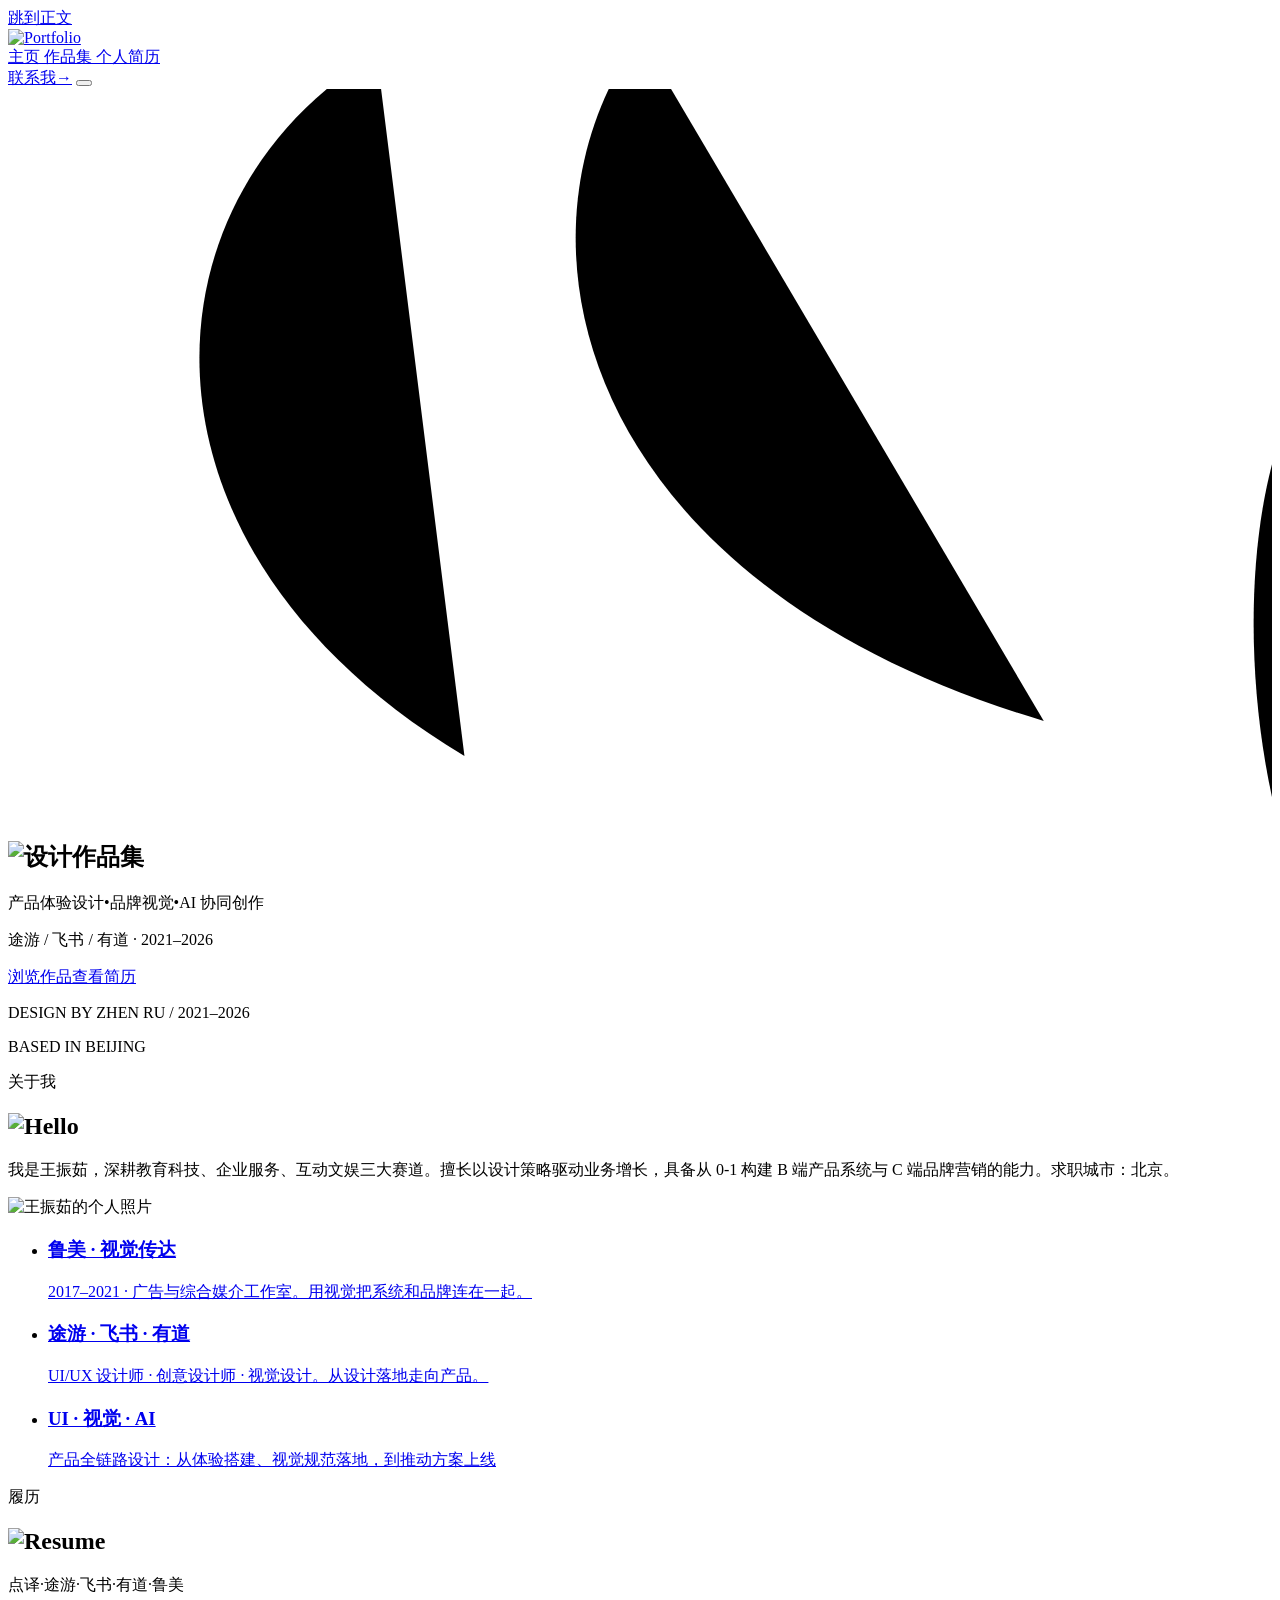
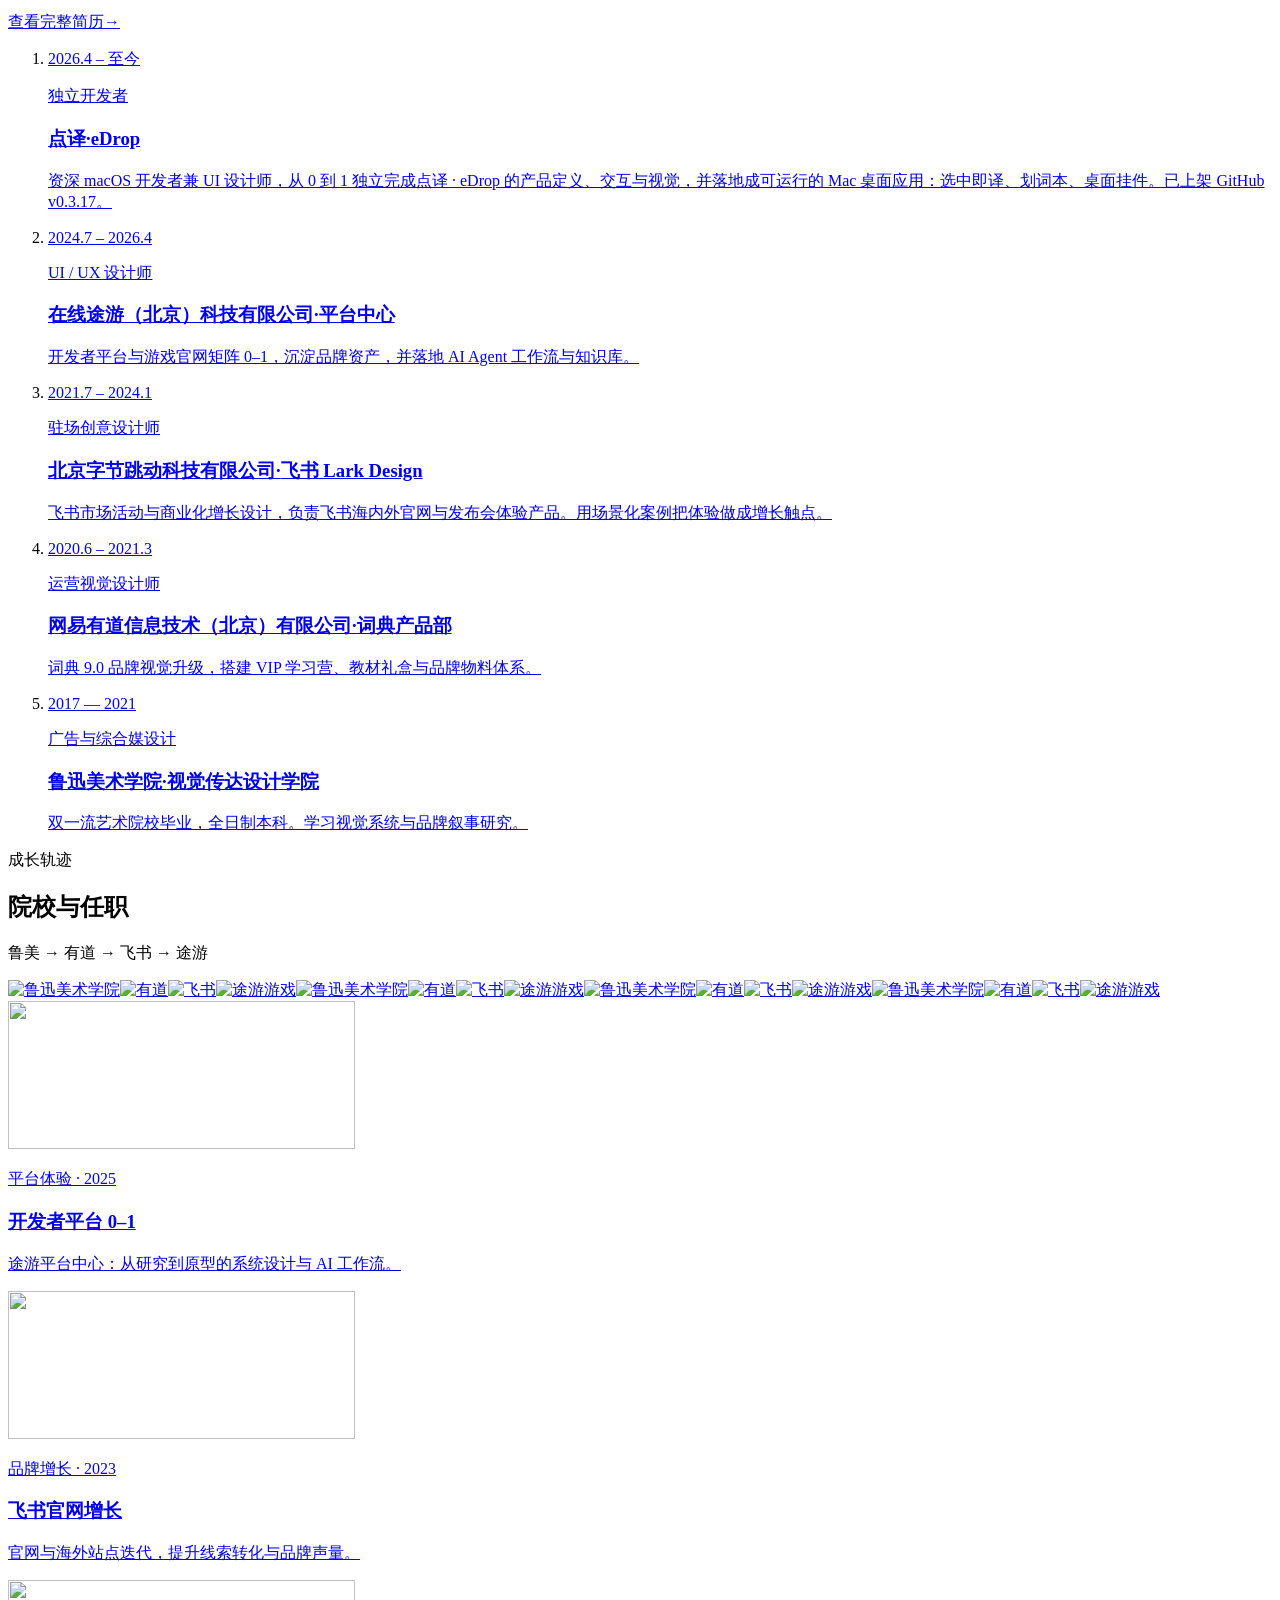
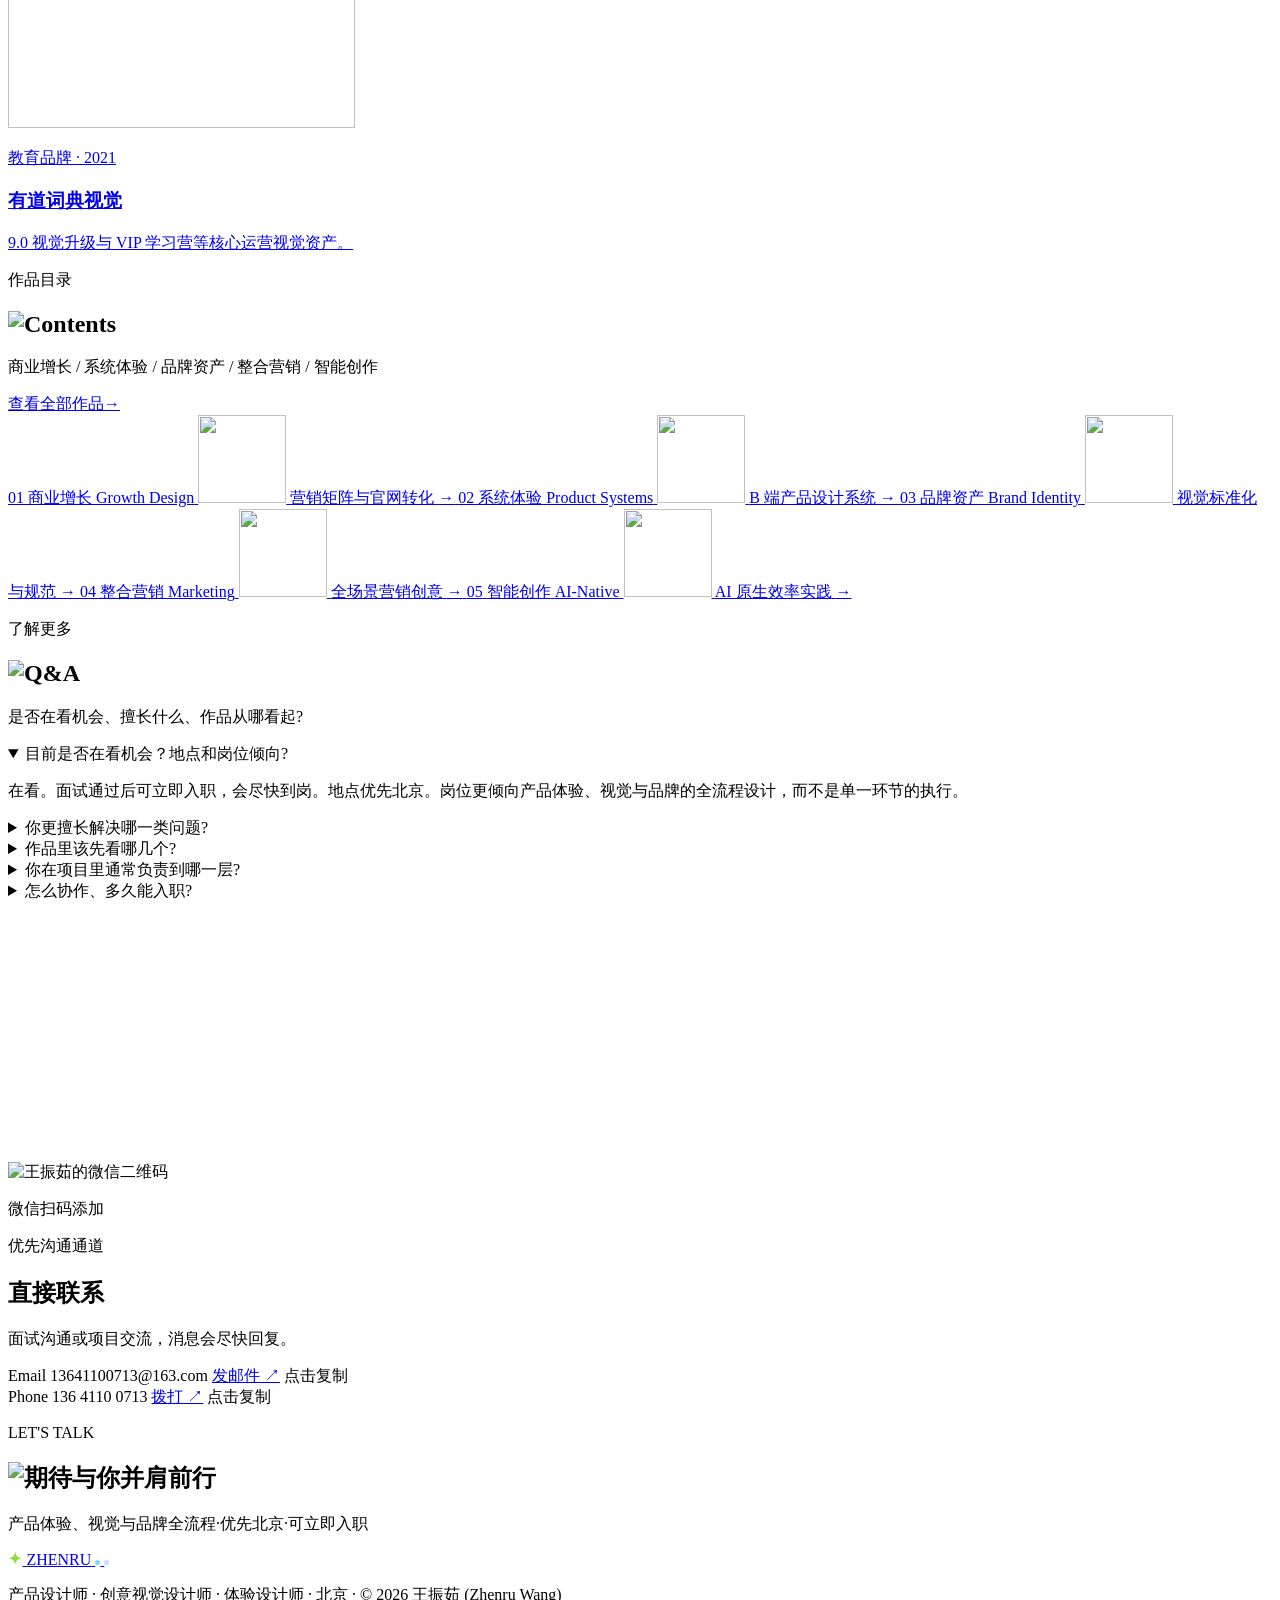
==== index.html @ ffd67eb4 "Point canonical and og:url at the GitHub Pages host. Replace the placeholder example.github.io host " ====
<!DOCTYPE html><html lang="zh-CN"> <head><meta charset="utf-8"><meta name="viewport" content="width=device-width, initial-scale=1"><title>王振茹 · 设计作品集</title><meta name="description" content="王振茹（Zhenru Wang）—— 北京的产品体验与视觉设计师。途游 / 飞书 / 有道 · 2021–2026，擅长产品体验设计、品牌视觉与 AI 协同创作。"><meta name="author" content="王振茹 (Zhenru Wang)"><meta name="theme-color" content="#0F2E2E"><link rel="canonical" href="https://zhenruwang0713.github.io/-wzr-portfolio/"><link rel="icon" type="image/svg+xml" href="/-wzr-portfolio/favicon.svg"><meta property="og:type" content="website"><meta property="og:locale" content="zh_CN"><meta property="og:title" content="王振茹 · 设计作品集"><meta property="og:description" content="王振茹（Zhenru Wang）—— 北京的产品体验与视觉设计师。途游 / 飞书 / 有道 · 2021–2026，擅长产品体验设计、品牌视觉与 AI 协同创作。"><meta property="og:url" content="https://zhenruwang0713.github.io/-wzr-portfolio/"><meta name="twitter:card" content="summary"><meta name="twitter:title" content="王振茹 · 设计作品集"><meta name="twitter:description" content="王振茹（Zhenru Wang）—— 北京的产品体验与视觉设计师。途游 / 飞书 / 有道 · 2021–2026，擅长产品体验设计、品牌视觉与 AI 协同创作。"><style>@font-face{font-family:'Plus Jakarta Sans';src:url('/-wzr-portfolio/fonts/plus-jakarta-sans-400.woff2') format('woff2');font-weight:400;font-style:normal;font-display:swap;}@font-face{font-family:'Plus Jakarta Sans';src:url('/-wzr-portfolio/fonts/plus-jakarta-sans-500.woff2') format('woff2');font-weight:500;font-style:normal;font-display:swap;}@font-face{font-family:'Plus Jakarta Sans';src:url('/-wzr-portfolio/fonts/plus-jakarta-sans-600.woff2') format('woff2');font-weight:600;font-style:normal;font-display:swap;}@font-face{font-family:'Plus Jakarta Sans';src:url('/-wzr-portfolio/fonts/plus-jakarta-sans-700.woff2') format('woff2');font-weight:700;font-style:normal;font-display:swap;}@font-face{font-family:'Noto Sans SC';src:url('/-wzr-portfolio/fonts/noto-sans-sc-400.woff2') format('woff2');font-weight:400;font-style:normal;font-display:swap;}@font-face{font-family:'Noto Sans SC';src:url('/-wzr-portfolio/fonts/noto-sans-sc-500.woff2') format('woff2');font-weight:500;font-style:normal;font-display:swap;}@font-face{font-family:'Noto Sans SC';src:url('/-wzr-portfolio/fonts/noto-sans-sc-600.woff2') format('woff2');font-weight:600;font-style:normal;font-display:swap;}@font-face{font-family:'Noto Sans SC';src:url('/-wzr-portfolio/fonts/noto-sans-sc-700.woff2') format('woff2');font-weight:700;font-style:normal;font-display:swap;}@font-face{font-family:'Fredoka';src:url('/-wzr-portfolio/fonts/fredoka-600.woff2') format('woff2');font-weight:600;font-style:normal;font-display:swap;}@font-face{font-family:'Fredoka';src:url('/-wzr-portfolio/fonts/fredoka-700.woff2') format('woff2');font-weight:700;font-style:normal;font-display:swap;}@font-face{font-family:'ZCOOL KuaiLe';src:url('/-wzr-portfolio/fonts/zcool-kuaile-400.woff2') format('woff2');font-weight:400;font-style:normal;font-display:swap;}@font-face{font-family:'Long Cang';src:url('/-wzr-portfolio/fonts/long-cang-400.woff2') format('woff2');font-weight:400;font-style:normal;font-display:swap;}</style><link rel="stylesheet" href="/-wzr-portfolio/_astro/contact.BLaqrDSW.css"></head> <body data-page="home">  <a class="skip" href="#main">跳到正文</a> <header class="nav" id="top"> <div class="nav__inner"> <a class="nav__logo" href="#home" aria-label="Portfolio · 回到主页"> <img src="/-wzr-portfolio/assets/logo-portfolio.svg" alt="Portfolio" width="169" height="46"> </a> <nav class="nav__links" aria-label="主导航"> <a href="#home" data-nav="home"> 主页 </a><a href="#contents" data-nav="contents"> 作品集 </a><a href="/-wzr-portfolio/resume/" data-nav> 个人简历 </a> </nav> <a class="btn btn--lime nav__cta" href="/-wzr-portfolio/contact/"><span>联系我</span><span class="btn__arrow" aria-hidden="true">→</span></a> <button class="nav__toggle" type="button" aria-expanded="false" aria-controls="mobile-menu" aria-label="打开菜单"> <span></span><span></span> </button> </div> <div class="nav__mobile" id="mobile-menu" hidden> <a href="#home">主页</a><a href="#contents">作品集</a><a href="/-wzr-portfolio/resume/">个人简历</a> <a href="/-wzr-portfolio/contact/" class="nav__mobile-cta">联系我 →</a> </div> </header> <main id="main">   <section class="hero hero--bg" id="home" aria-label="首屏" style="background-image:url('/-wzr-portfolio/assets/hero-bg.webp')"> <svg class="hero__swoosh" viewBox="0 0 1440 830" preserveAspectRatio="none" aria-hidden="true"> <path d="M420 -40 C 150 120, 120 520, 520 760"></path> <path d="M720 -60 C 560 160, 640 560, 1180 720"></path> <path d="M1500 300 C 1400 420, 1400 700, 1460 880"></path> </svg> <div class="hero__content"> <h1 class="lettering lettering--hero lettering--cjk lettering--img"><img src="/-wzr-portfolio/assets/hero-title.svg" alt="设计作品集" class="lettering__img" width="824" height="320" decoding="async"></h1> <p class="hero__tagline">产品体验设计<span class="sep" aria-hidden="true">•</span>品牌视觉<span class="sep" aria-hidden="true">•</span>AI 协同创作</p> <p class="hero__meta">途游 / 飞书 / 有道 · 2021–2026</p> <div class="hero__actions"> <a class="btn btn--dark" href="#contents"><span>浏览作品</span></a><a class="btn btn--outline" href="/-wzr-portfolio/resume/"><span>查看简历</span></a> </div> </div> <p class="hero__corner hero__corner--l">DESIGN BY ZHEN RU / 2021–2026</p> <p class="hero__corner hero__corner--r">BASED IN BEIJING</p> </section>  <section class="about" id="about" aria-labelledby="about-eyebrow"> <div class="wrap about__grid"> <div class="about__intro"> <p class="eyebrow" id="about-eyebrow">关于我</p> <h2 class="lettering lettering--hello lettering--latin lettering--img"><img src="/-wzr-portfolio/assets/title-hello.svg" alt="Hello" class="lettering__img" width="169" height="100" decoding="async"></h2> <p class="about__hand">我是王振茹，深耕教育科技、企业服务、互动文娱三大赛道。擅长以设计策略驱动业务增长，具备从 0-1 构建 B 端产品系统与 C 端品牌营销的能力。求职城市：北京。</p> </div> <div class="about__photo about__photo--framed"> <img src="/-wzr-portfolio/assets/portrait-framed.png" alt="王振茹的个人照片" width="300" height="283" loading="lazy"> </div> <ul class="about__list"> <li class="accent--mint"> <a class="about__item" href="#tl-5"><h3>鲁美 · 视觉传达</h3><p>2017–2021 · 广告与综合媒介工作室。用视觉把系统和品牌连在一起。</p></a> </li><li class="accent--purple"> <a class="about__item" href="#resume"><h3>途游 · 飞书 · 有道</h3><p>UI/UX 设计师 · 创意设计师 · 视觉设计。从设计落地走向产品。</p></a> </li><li class="accent--purple"> <a class="about__item" href="/-wzr-portfolio/resume/#skills"><h3>UI · 视觉 · AI</h3><p>产品全链路设计：从体验搭建、视觉规范落地，到推动方案上线</p></a> </li> </ul> </div> </section>  <section class="aurora resume" id="resume" aria-labelledby="resume-eyebrow"> <div class="wrap"> <div class="sec-head"> <div> <p class="eyebrow" id="resume-eyebrow">履历</p> <h2 class="lettering lettering--resume lettering--latin lettering--img"><img src="/-wzr-portfolio/assets/title-resume.svg" alt="Resume" class="lettering__img" width="291" height="100" decoding="async"></h2> <p class="sec-sub">点译<span class="sep-dot">·</span>途游<span class="sep-dot">·</span>飞书<span class="sep-dot">·</span>有道<span class="sep-dot">·</span>鲁美</p> </div> <a class="btn btn--lime" href="/-wzr-portfolio/resume/"><span>查看完整简历</span><span class="btn__arrow" aria-hidden="true">→</span></a> </div> <ol class="resume__list"> <li id="tl-1"> <a class="resume-card" href="/-wzr-portfolio/resume/#job-1"> <span class="pill pill--cyan">2026.4 – 至今</span> <div> <p class="resume-card__role">独立开发者</p> <h3 class="resume-card__org">点译<span class="sep-dot">·</span>eDrop</h3> <p class="resume-card__desc">资深 macOS 开发者兼 UI 设计师，从 0 到 1 独立完成点译 · eDrop 的产品定义、交互与视觉，并落地成可运行的 Mac 桌面应用：选中即译、划词本、桌面挂件。已上架 GitHub v0.3.17。</p> </div> </a> </li><li id="tl-2"> <a class="resume-card" href="/-wzr-portfolio/resume/#job-2"> <span class="pill pill--mint">2024.7 – 2026.4</span> <div> <p class="resume-card__role">UI / UX 设计师</p> <h3 class="resume-card__org">在线途游（北京）科技有限公司<span class="sep-dot">·</span>平台中心</h3> <p class="resume-card__desc">开发者平台与游戏官网矩阵 0–1，沉淀品牌资产，并落地 AI Agent 工作流与知识库。</p> </div> </a> </li><li id="tl-3"> <a class="resume-card" href="/-wzr-portfolio/resume/#job-3"> <span class="pill pill--blue">2021.7 – 2024.1</span> <div> <p class="resume-card__role">驻场创意设计师</p> <h3 class="resume-card__org">北京字节跳动科技有限公司<span class="sep-dot">·</span>飞书 Lark Design</h3> <p class="resume-card__desc">飞书市场活动与商业化增长设计，负责飞书海内外官网与发布会体验产品。用场景化案例把体验做成增长触点。</p> </div> </a> </li><li id="tl-4"> <a class="resume-card" href="/-wzr-portfolio/resume/#job-4"> <span class="pill pill--purple">2020.6 – 2021.3</span> <div> <p class="resume-card__role">运营视觉设计师</p> <h3 class="resume-card__org">网易有道信息技术（北京）有限公司<span class="sep-dot">·</span>词典产品部</h3> <p class="resume-card__desc">词典 9.0 品牌视觉升级，搭建 VIP 学习营、教材礼盒与品牌物料体系。</p> </div> </a> </li><li id="tl-5"> <a class="resume-card" href="/-wzr-portfolio/resume/#edu"> <span class="pill pill--purple">2017 — 2021</span> <div> <p class="resume-card__role">广告与综合媒设计</p> <h3 class="resume-card__org">鲁迅美术学院<span class="sep-dot">·</span>视觉传达设计学院</h3> <p class="resume-card__desc">双一流艺术院校毕业，全日制本科。学习视觉系统与品牌叙事研究。</p> </div> </a> </li> </ol> </div> </section>  <section class="growth" id="growth" aria-labelledby="growth-title"> <div class="wrap center"> <p class="eyebrow">成长轨迹</p> <h2 class="plain-title" id="growth-title">院校与任职</h2> <p class="sec-sub">鲁美 → 有道 → 飞书 → 途游</p> </div> <div class="marquee" aria-label="院校与任职公司"> <div class="marquee__track"> <a class="logo-chip" href="#tl-5" aria-label="鲁迅美术学院 · 查看对应经历"><img src="/-wzr-portfolio/assets/logo-lumei.png" alt="鲁迅美术学院" width="149" height="38"></a><a class="logo-chip" href="#tl-4" aria-label="有道 · 查看对应经历"><img src="/-wzr-portfolio/assets/logo-youdao.png" alt="有道" width="142" height="29"></a><a class="logo-chip" href="#tl-3" aria-label="飞书 · 查看对应经历"><img src="/-wzr-portfolio/assets/logo-feishu.svg" alt="飞书" width="149" height="40"></a><a class="logo-chip" href="#tl-2" aria-label="途游游戏 · 查看对应经历"><img src="/-wzr-portfolio/assets/logo-tuyou.svg" alt="途游游戏" width="149" height="40"></a><a class="logo-chip" href="#tl-5" aria-hidden="true" tabindex="-1"><img src="/-wzr-portfolio/assets/logo-lumei.png" alt="鲁迅美术学院" width="149" height="38"></a><a class="logo-chip" href="#tl-4" aria-hidden="true" tabindex="-1"><img src="/-wzr-portfolio/assets/logo-youdao.png" alt="有道" width="142" height="29"></a><a class="logo-chip" href="#tl-3" aria-hidden="true" tabindex="-1"><img src="/-wzr-portfolio/assets/logo-feishu.svg" alt="飞书" width="149" height="40"></a><a class="logo-chip" href="#tl-2" aria-hidden="true" tabindex="-1"><img src="/-wzr-portfolio/assets/logo-tuyou.svg" alt="途游游戏" width="149" height="40"></a><a class="logo-chip" href="#tl-5" aria-hidden="true" tabindex="-1"><img src="/-wzr-portfolio/assets/logo-lumei.png" alt="鲁迅美术学院" width="149" height="38"></a><a class="logo-chip" href="#tl-4" aria-hidden="true" tabindex="-1"><img src="/-wzr-portfolio/assets/logo-youdao.png" alt="有道" width="142" height="29"></a><a class="logo-chip" href="#tl-3" aria-hidden="true" tabindex="-1"><img src="/-wzr-portfolio/assets/logo-feishu.svg" alt="飞书" width="149" height="40"></a><a class="logo-chip" href="#tl-2" aria-hidden="true" tabindex="-1"><img src="/-wzr-portfolio/assets/logo-tuyou.svg" alt="途游游戏" width="149" height="40"></a><a class="logo-chip" href="#tl-5" aria-hidden="true" tabindex="-1"><img src="/-wzr-portfolio/assets/logo-lumei.png" alt="鲁迅美术学院" width="149" height="38"></a><a class="logo-chip" href="#tl-4" aria-hidden="true" tabindex="-1"><img src="/-wzr-portfolio/assets/logo-youdao.png" alt="有道" width="142" height="29"></a><a class="logo-chip" href="#tl-3" aria-hidden="true" tabindex="-1"><img src="/-wzr-portfolio/assets/logo-feishu.svg" alt="飞书" width="149" height="40"></a><a class="logo-chip" href="#tl-2" aria-hidden="true" tabindex="-1"><img src="/-wzr-portfolio/assets/logo-tuyou.svg" alt="途游游戏" width="149" height="40"></a> </div> </div> <div class="wrap growth__cards"> <a class="growth-card" href="/-wzr-portfolio/work/system/detail/#p1"> <div class="growth-card__art has-img"> <img src="/-wzr-portfolio/assets/growth-1.svg" alt="" width="347" height="148" loading="lazy"> </div> <p class="growth-card__tag">平台体验 · 2025</p> <h3>开发者平台 0–1</h3> <p class="growth-card__desc">途游平台中心：从研究到原型的系统设计与 AI 工作流。</p> </a><a class="growth-card" href="/-wzr-portfolio/work/growth/detail/#p1"> <div class="growth-card__art has-img"> <img src="/-wzr-portfolio/assets/growth-2.svg" alt="" width="347" height="148" loading="lazy"> </div> <p class="growth-card__tag">品牌增长 · 2023</p> <h3>飞书官网增长</h3> <p class="growth-card__desc">官网与海外站点迭代，提升线索转化与品牌声量。</p> </a><a class="growth-card" href="/-wzr-portfolio/work/marketing/detail/#p9"> <div class="growth-card__art has-img"> <img src="/-wzr-portfolio/assets/growth-3.svg" alt="" width="347" height="148" loading="lazy"> </div> <p class="growth-card__tag">教育品牌 · 2021</p> <h3>有道词典视觉</h3> <p class="growth-card__desc">9.0 视觉升级与 VIP 学习营等核心运营视觉资产。</p> </a> </div> </section>  <section class="aurora contents" id="contents" aria-labelledby="contents-eyebrow"> <div class="wrap"> <div class="sec-head"> <div> <p class="eyebrow" id="contents-eyebrow">作品目录</p> <h2 class="lettering lettering--contents lettering--latin lettering--img"><img src="/-wzr-portfolio/assets/title-contents.svg" alt="Contents" class="lettering__img" width="351" height="90" decoding="async"></h2> <p class="sec-sub">商业增长 / 系统体验 / 品牌资产 / 整合营销 / 智能创作</p> </div> <a class="btn btn--lime" href="/-wzr-portfolio/work/growth/"><span>查看全部作品</span><span class="btn__arrow" aria-hidden="true">→</span></a> </div> <div class="cat-grid"> <a class="cat-card cat--green" href="/-wzr-portfolio/work/growth/"> <span class="cat-card__no">01</span> <span class="cat-card__title">商业增长</span> <span class="cat-card__en">Growth Design</span> <span class="cat-card__icon"><img src="/-wzr-portfolio/assets/cat-01.svg" alt="" width="88" height="88" loading="lazy"></span> <span class="cat-card__foot"> <span>营销矩阵与官网转化</span> <span class="cat-card__arrow" aria-hidden="true">→</span>  </span> </a><a class="cat-card cat--purple" href="/-wzr-portfolio/work/system/"> <span class="cat-card__no">02</span> <span class="cat-card__title">系统体验</span> <span class="cat-card__en">Product Systems</span> <span class="cat-card__icon"><img src="/-wzr-portfolio/assets/cat-02.svg" alt="" width="88" height="88" loading="lazy"></span> <span class="cat-card__foot"> <span>B 端产品设计系统</span> <span class="cat-card__arrow" aria-hidden="true">→</span>  </span> </a><a class="cat-card cat--cyan" href="/-wzr-portfolio/work/brand/"> <span class="cat-card__no">03</span> <span class="cat-card__title">品牌资产</span> <span class="cat-card__en">Brand Identity</span> <span class="cat-card__icon"><img src="/-wzr-portfolio/assets/cat-03.svg" alt="" width="88" height="88" loading="lazy"></span> <span class="cat-card__foot"> <span>视觉标准化与规范</span> <span class="cat-card__arrow" aria-hidden="true">→</span>  </span> </a><a class="cat-card cat--blue" href="/-wzr-portfolio/work/marketing/"> <span class="cat-card__no">04</span> <span class="cat-card__title">整合营销</span> <span class="cat-card__en">Marketing</span> <span class="cat-card__icon"><img src="/-wzr-portfolio/assets/cat-04.svg" alt="" width="88" height="88" loading="lazy"></span> <span class="cat-card__foot"> <span>全场景营销创意</span> <span class="cat-card__arrow" aria-hidden="true">→</span>  </span> </a><a class="cat-card cat--lavender" href="/-wzr-portfolio/work/ai/"> <span class="cat-card__no">05</span> <span class="cat-card__title">智能创作</span> <span class="cat-card__en">AI-Native</span> <span class="cat-card__icon"><img src="/-wzr-portfolio/assets/cat-05.svg" alt="" width="88" height="88" loading="lazy"></span> <span class="cat-card__foot"> <span>AI 原生效率实践</span> <span class="cat-card__arrow" aria-hidden="true">→</span>  </span> </a> </div> </div> </section>  <section class="qa" id="qa" aria-labelledby="qa-eyebrow"> <div class="wrap"> <p class="eyebrow" id="qa-eyebrow">了解更多</p> <h2 class="lettering lettering--qa lettering--latin lettering--img"><img src="/-wzr-portfolio/assets/title-qa.svg" alt="Q&#38;A" class="lettering__img" width="237" height="76" decoding="async"></h2> <p class="sec-sub">是否在看机会、擅长什么、作品从哪看起?</p> <div class="qa__list"> <details class="qa-item" open data-exclusive> <summary> <span>目前是否在看机会？地点和岗位倾向?</span> <span class="qa-item__icon" aria-hidden="true"></span> </summary> <div class="qa-item__body"><p>在看。面试通过后可立即入职，会尽快到岗。地点优先北京。岗位更倾向产品体验、视觉与品牌的全流程设计，而不是单一环节的执行。</p></div> </details><details class="qa-item" data-exclusive> <summary> <span>你更擅长解决哪一类问题?</span> <span class="qa-item__icon" aria-hidden="true"></span> </summary> <div class="qa-item__body"><p>过往项目多是在解决业务问题：可能是团队与产品提效，也可能是把一个技术产品做完整。不只做执行，会把诉求落到可交付方案。最近也在补 AI 原生工作流。</p></div> </details><details class="qa-item" data-exclusive> <summary> <span>作品里该先看哪几个?</span> <span class="qa-item__icon" aria-hidden="true"></span> </summary> <div class="qa-item__body"><p>比较典型的是「商业增长」和「系统体验」。品牌与整合营销主要看沉淀的规范和活动全案。智能创作还有大量项目在整理，后续会更新。</p></div> </details><details class="qa-item" data-exclusive> <summary> <span>你在项目里通常负责到哪一层?</span> <span class="qa-item__icon" aria-hidden="true"></span> </summary> <div class="qa-item__body"><p>常是半个产品的角色：从问题拆解、信息架构，到视觉落地和研发对齐，全流程参与。飞书阶段更偏执行，途游阶段更偏产品。习惯复用已沉淀的模块，而不是一次性交稿。</p></div> </details><details class="qa-item" data-exclusive> <summary> <span>怎么协作、多久能入职?</span> <span class="qa-item__icon" aria-hidden="true"></span> </summary> <div class="qa-item__body"><p>日常主要和产品、运营、研发协作，也会对接销售、发行和供应商，能把项目目标和约束讲清楚。具体入职时间可按 offer 沟通。请联系：<a href="mailto:13641100713@163.com">13641100713@163.com</a> / <a href="tel:13641100713">136 4110 0713</a>。</p></div> </details> </div> </div> </section>  <section class="aurora contact" id="contact" aria-labelledby="contact-title"> <div class="wrap contact__grid"> <div class="qr-card" id="qr"> <span class="qr-card__bubble qr-card__bubble--a" aria-hidden="true"></span> <span class="qr-card__bubble qr-card__bubble--b" aria-hidden="true"></span> <span class="deco-layer" aria-hidden="true"><svg class="deco px" style="left:86%;top:5%;width:16em;height:16em;color:#ffffff;transform:rotate(0deg)" viewBox="0 0 100 100" aria-hidden="true" focusable="false">   <path d="M50 2 C54 34 66 46 98 50 C66 54 54 66 50 98 C46 66 34 54 2 50 C34 46 46 34 50 2Z" fill="currentColor"></path>    </svg></span> <div class="qr-card__code has-img"> <img src="/-wzr-portfolio/assets/wechat-qr.png" alt="王振茹的微信二维码" width="193" height="193" loading="lazy"> </div> <p class="qr-card__title">微信扫码添加</p> <p class="qr-card__note">优先沟通通道</p> </div> <div class="contact-card"> <h2 id="contact-title">直接联系</h2> <p class="contact-card__desc">面试沟通或项目交流，消息会尽快回复。</p> <div class="contact-row contact-row--email" role="button" tabindex="0" data-copy="13641100713@163.com" data-toast="已复制邮箱" aria-label="复制邮箱 13641100713@163.com"> <span class="contact-row__label">Email</span> <span class="contact-row__value">13641100713@163.com</span> <a class="contact-row__alt" href="mailto:13641100713@163.com" aria-label="用邮件 App 发邮件">发邮件 ↗</a> <span class="contact-row__hint" aria-hidden="true">点击复制</span> </div> <div class="contact-row contact-row--phone" role="button" tabindex="0" data-copy="136 4110 0713" data-toast="已复制电话" aria-label="复制电话 136 4110 0713"> <span class="contact-row__label">Phone</span> <span class="contact-row__value">136 4110 0713</span> <a class="contact-row__alt" href="tel:13641100713" aria-label="拨打电话">拨打 ↗</a> <span class="contact-row__hint" aria-hidden="true">点击复制</span> </div> </div> </div> <div class="wrap center closing"> <p class="eyebrow eyebrow--caps">LET&#39;S TALK</p> <h2 class="lettering lettering--together lettering--cjk lettering--img"><img src="/-wzr-portfolio/assets/title-lets-talk.svg" alt="期待与你并肩前行" class="lettering__img" width="516" height="240" decoding="async"></h2> <p class="closing__note">产品体验、视觉与品牌全流程<span class="sep-dot">·</span>优先北京<span class="sep-dot">·</span>可立即入职</p> </div> </section>  </main> <footer class="footer"> <div class="wrap footer__inner"> <a class="footer__brand" href="#top" data-top aria-label="回到顶部"> <svg class="deco deco--inline" style="width:0.9em;height:0.9em;color:#8EDC3A;transform:rotate(0deg)" viewBox="0 0 100 100" aria-hidden="true" focusable="false">   <path d="M50 2 C54 34 66 46 98 50 C66 54 54 66 50 98 C46 66 34 54 2 50 C34 46 46 34 50 2Z" fill="currentColor"></path>    </svg> <span>ZHENRU</span> <svg class="deco deco--inline" style="width:0.32em;height:0.32em;color:#6FE0F0;transform:rotate(0deg)" viewBox="0 0 100 100" aria-hidden="true" focusable="false">      <circle cx="50" cy="50" r="50" fill="currentColor"></circle> </svg> <svg class="deco deco--inline" style="width:0.32em;height:0.32em;color:#C6E0FF;transform:rotate(0deg)" viewBox="0 0 100 100" aria-hidden="true" focusable="false">      <circle cx="50" cy="50" r="50" fill="currentColor"></circle> </svg> </a> <p class="footer__roles">产品设计师 · 创意视觉设计师 · 体验设计师 · 北京 · © 2026 王振茹 (Zhenru Wang)</p> </div> </footer> <div class="toast" role="status" aria-live="polite" hidden>即将上线，敬请期待 ✦</div> <script type="module" src="/-wzr-portfolio/_astro/Page.astro_astro_type_script_index_0_lang.DzHEGkLb.js"></script>  <script data-goatcounter="https://zhenru.goatcounter.com/count"
        async src="//gc.zgo.at/count.js"></script></body></html>
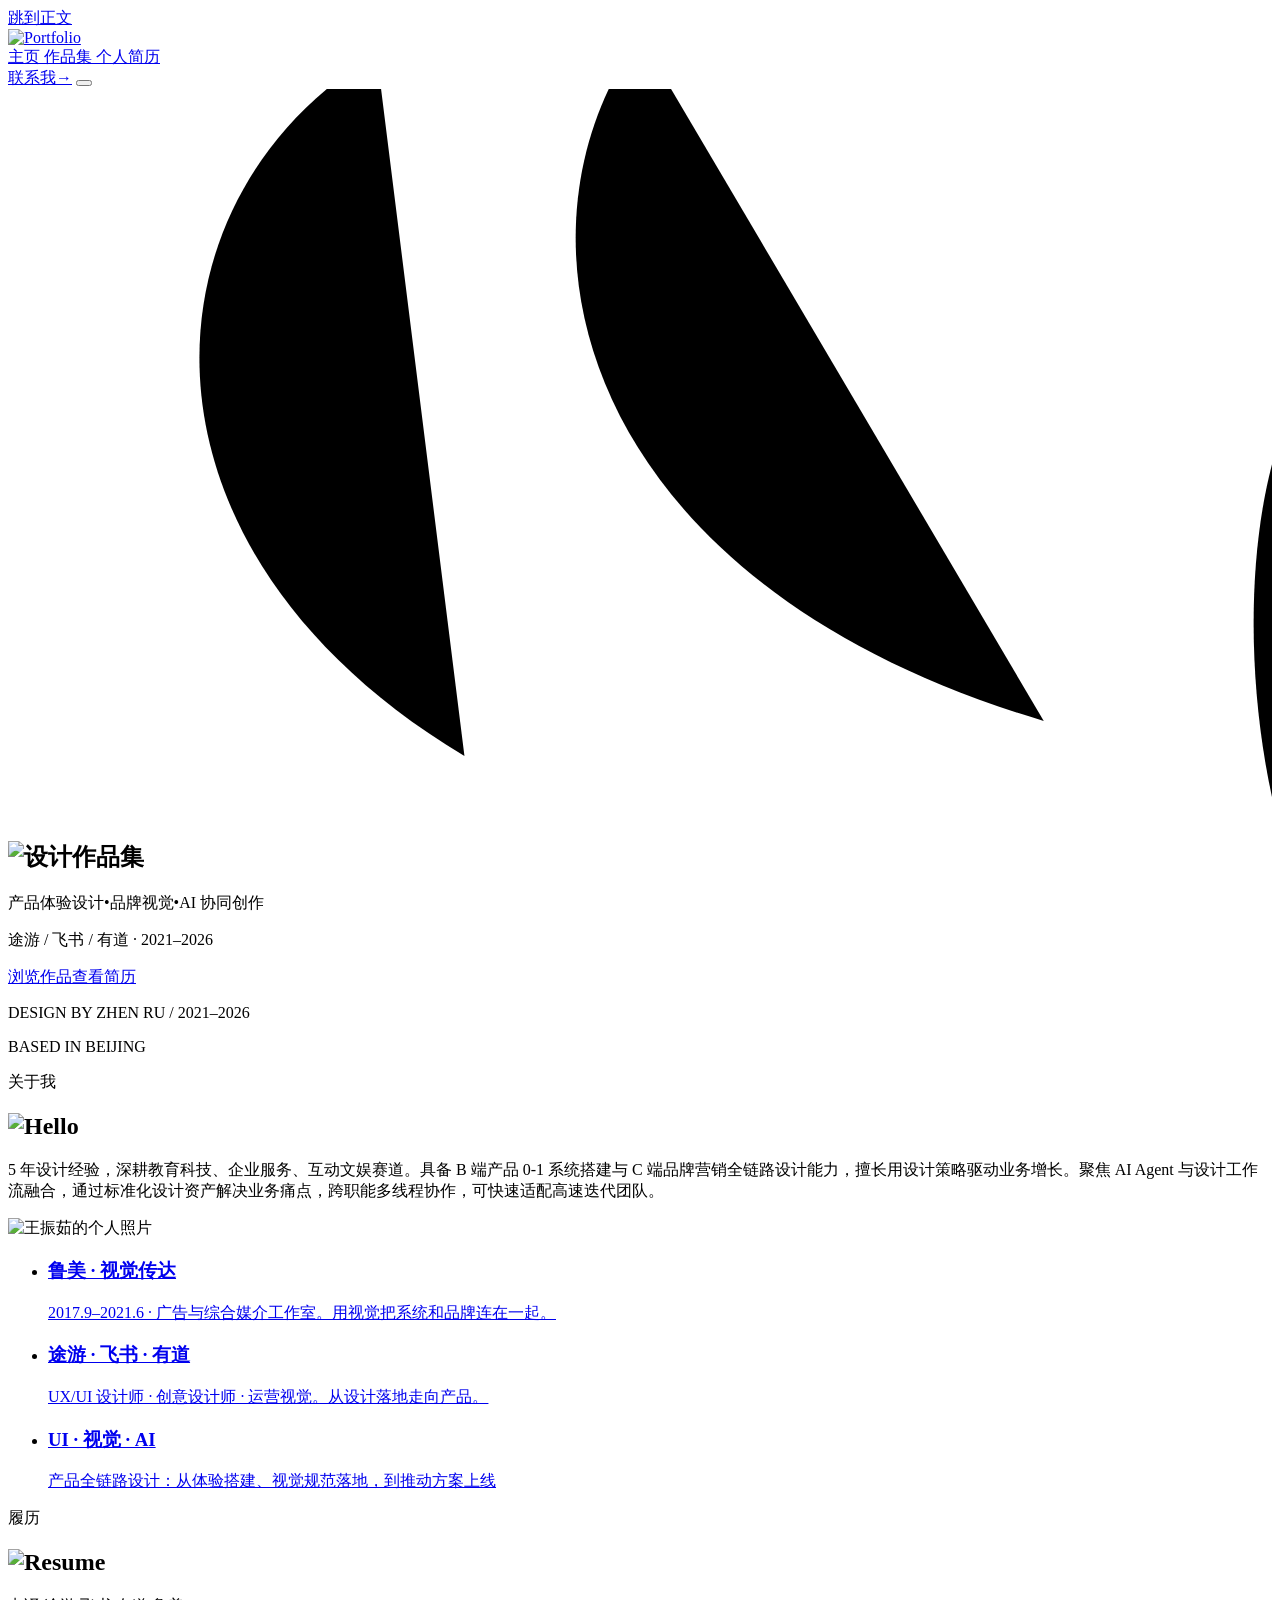
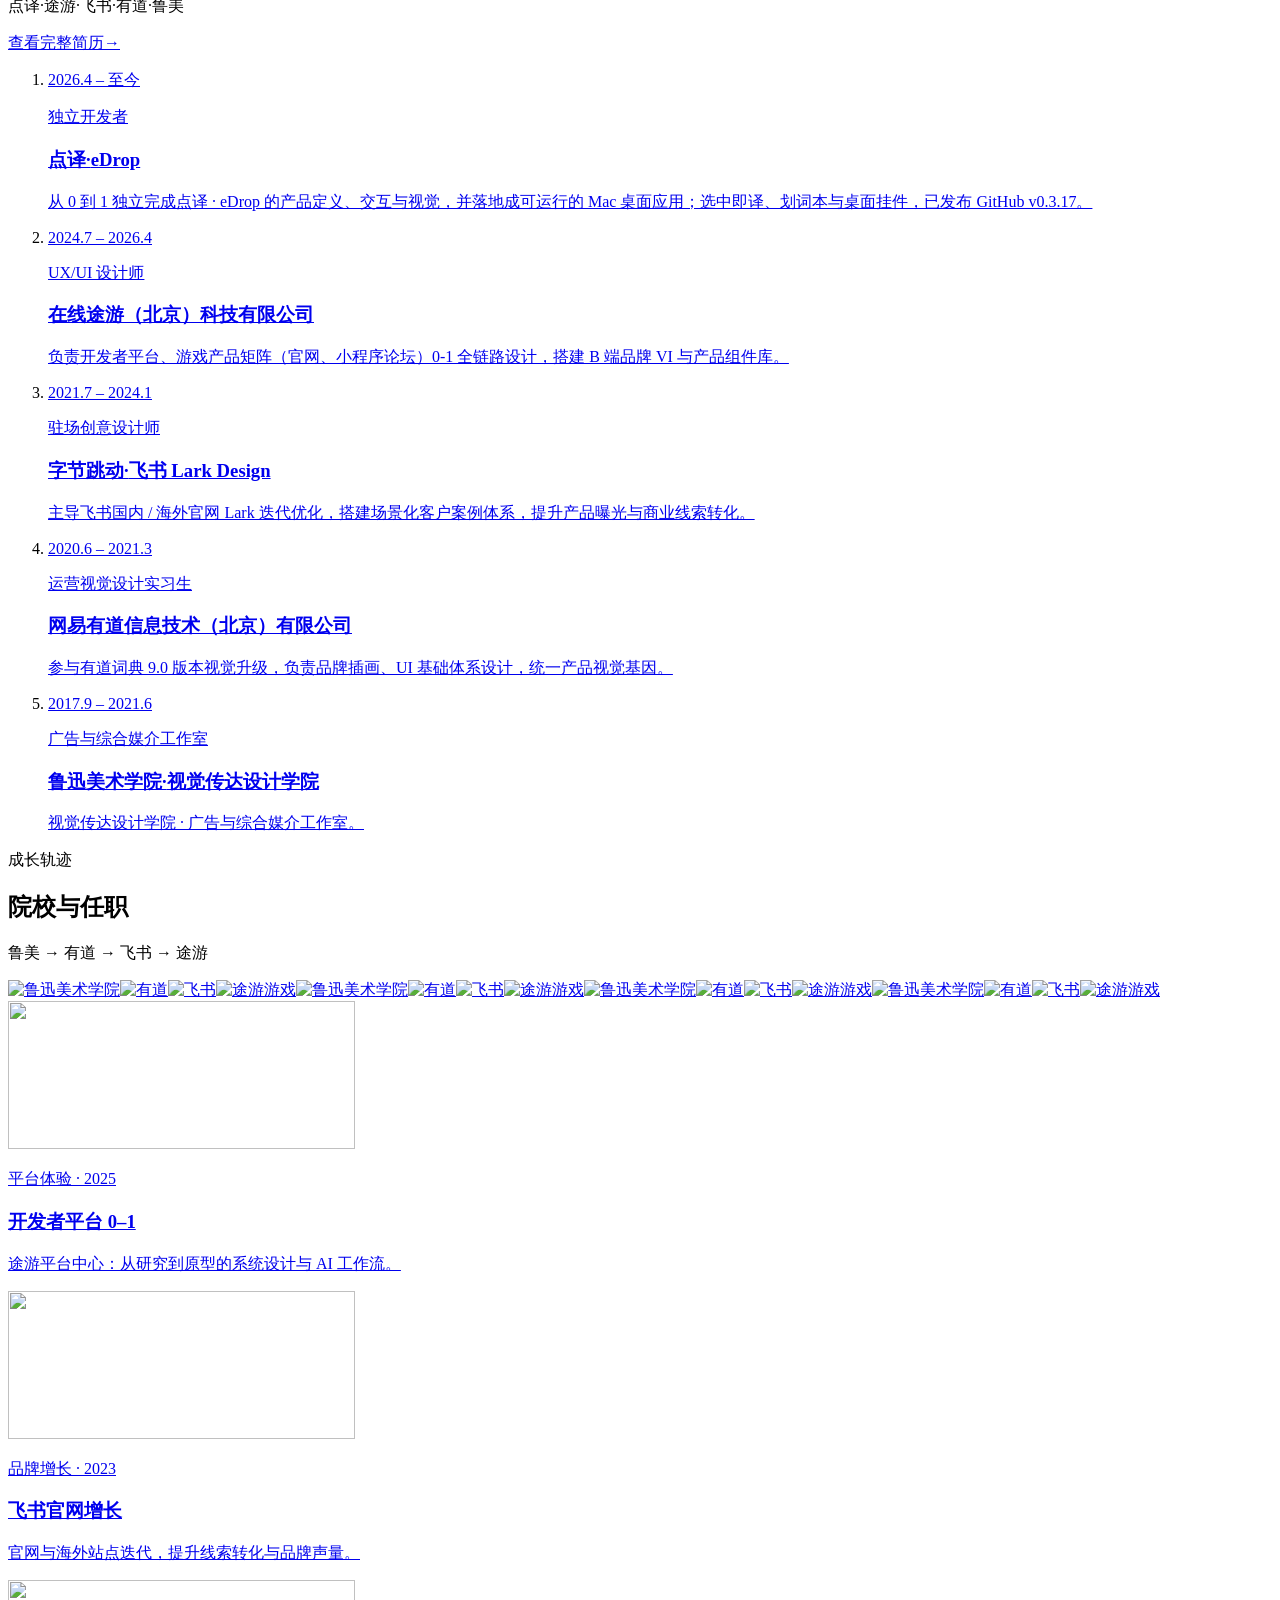
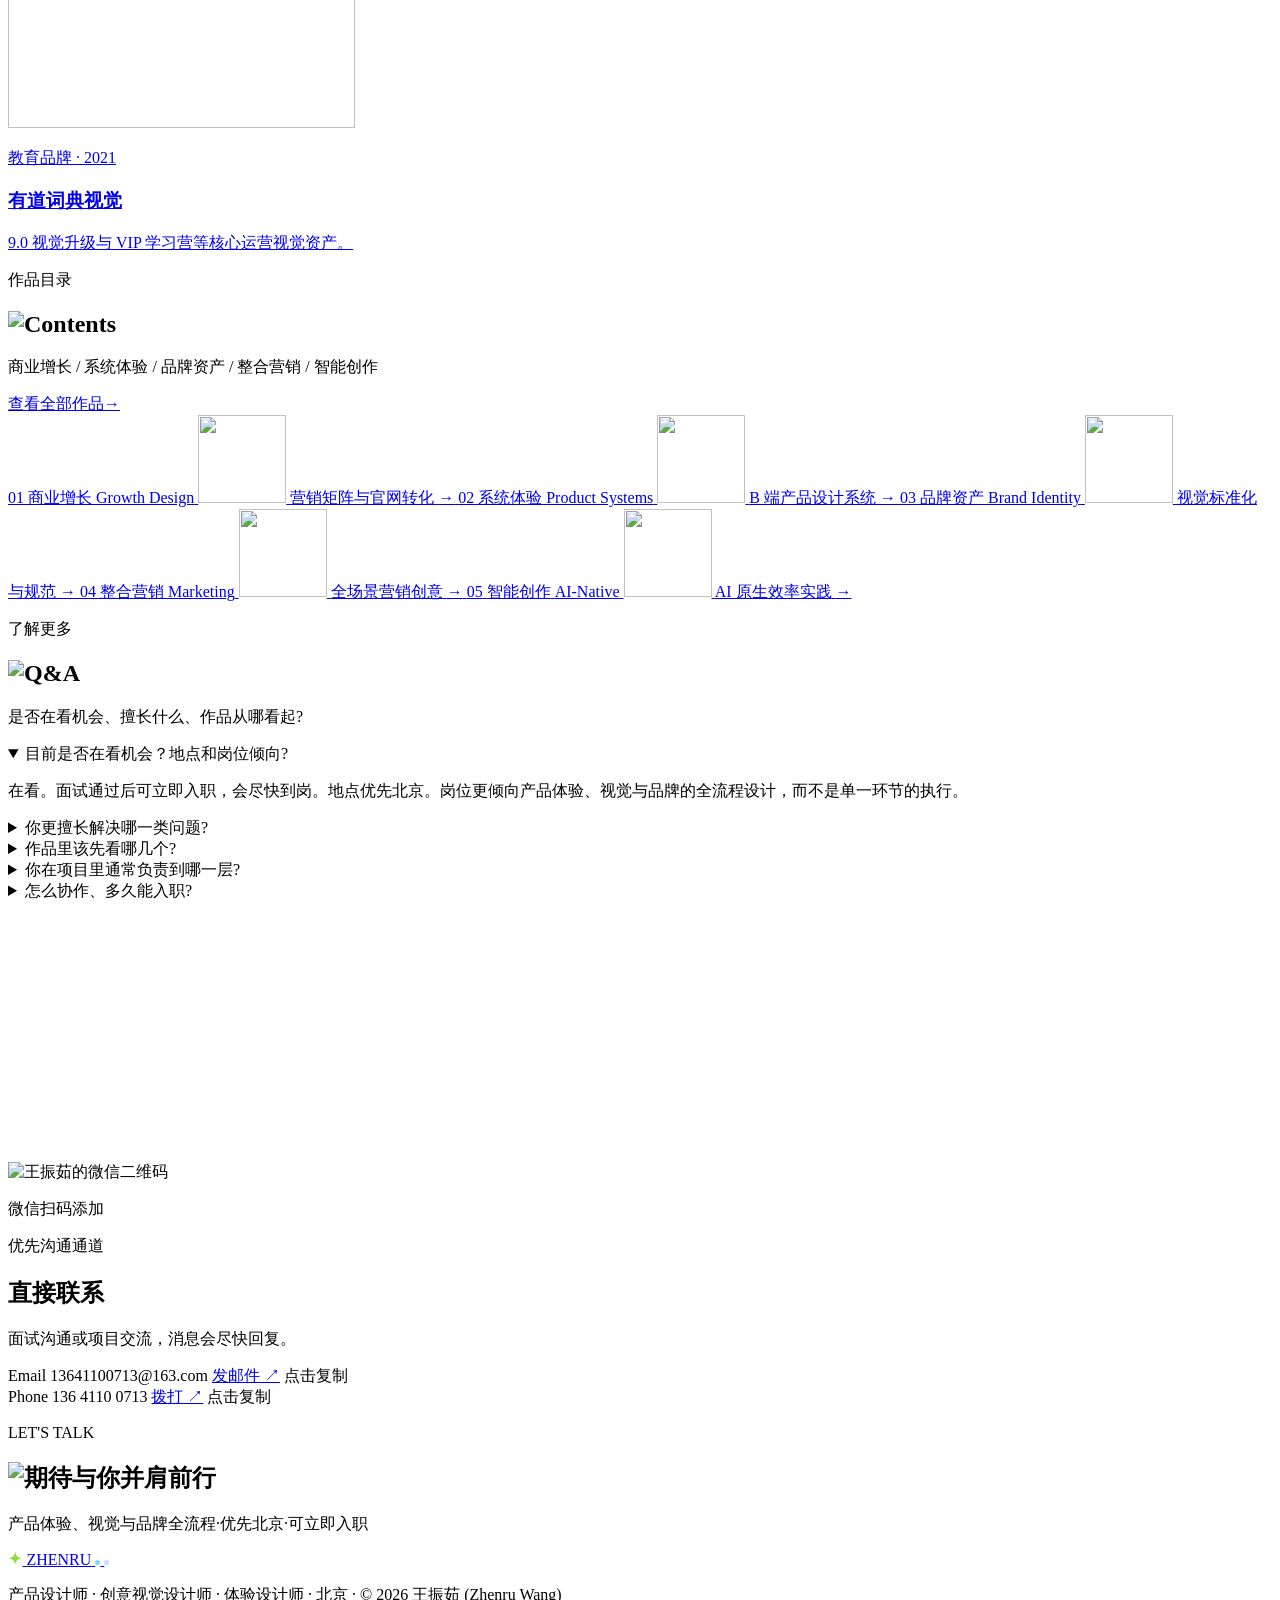
==== commit b01fbe9d: "Update homepage and resume copy from the latest build. Replace the shipped index and resume pages wi" ====
--- a/index.html
+++ b/index.html
@@ -1,2 +1,2 @@
-<!DOCTYPE html><html lang="zh-CN"> <head><meta charset="utf-8"><meta name="viewport" content="width=device-width, initial-scale=1"><title>王振茹 · 设计作品集</title><meta name="description" content="王振茹（Zhenru Wang）—— 北京的产品体验与视觉设计师。途游 / 飞书 / 有道 · 2021–2026，擅长产品体验设计、品牌视觉与 AI 协同创作。"><meta name="author" content="王振茹 (Zhenru Wang)"><meta name="theme-color" content="#0F2E2E"><link rel="canonical" href="https://zhenruwang0713.github.io/-wzr-portfolio/"><link rel="icon" type="image/svg+xml" href="/-wzr-portfolio/favicon.svg"><meta property="og:type" content="website"><meta property="og:locale" content="zh_CN"><meta property="og:title" content="王振茹 · 设计作品集"><meta property="og:description" content="王振茹（Zhenru Wang）—— 北京的产品体验与视觉设计师。途游 / 飞书 / 有道 · 2021–2026，擅长产品体验设计、品牌视觉与 AI 协同创作。"><meta property="og:url" content="https://zhenruwang0713.github.io/-wzr-portfolio/"><meta name="twitter:card" content="summary"><meta name="twitter:title" content="王振茹 · 设计作品集"><meta name="twitter:description" content="王振茹（Zhenru Wang）—— 北京的产品体验与视觉设计师。途游 / 飞书 / 有道 · 2021–2026，擅长产品体验设计、品牌视觉与 AI 协同创作。"><style>@font-face{font-family:'Plus Jakarta Sans';src:url('/-wzr-portfolio/fonts/plus-jakarta-sans-400.woff2') format('woff2');font-weight:400;font-style:normal;font-display:swap;}@font-face{font-family:'Plus Jakarta Sans';src:url('/-wzr-portfolio/fonts/plus-jakarta-sans-500.woff2') format('woff2');font-weight:500;font-style:normal;font-display:swap;}@font-face{font-family:'Plus Jakarta Sans';src:url('/-wzr-portfolio/fonts/plus-jakarta-sans-600.woff2') format('woff2');font-weight:600;font-style:normal;font-display:swap;}@font-face{font-family:'Plus Jakarta Sans';src:url('/-wzr-portfolio/fonts/plus-jakarta-sans-700.woff2') format('woff2');font-weight:700;font-style:normal;font-display:swap;}@font-face{font-family:'Noto Sans SC';src:url('/-wzr-portfolio/fonts/noto-sans-sc-400.woff2') format('woff2');font-weight:400;font-style:normal;font-display:swap;}@font-face{font-family:'Noto Sans SC';src:url('/-wzr-portfolio/fonts/noto-sans-sc-500.woff2') format('woff2');font-weight:500;font-style:normal;font-display:swap;}@font-face{font-family:'Noto Sans SC';src:url('/-wzr-portfolio/fonts/noto-sans-sc-600.woff2') format('woff2');font-weight:600;font-style:normal;font-display:swap;}@font-face{font-family:'Noto Sans SC';src:url('/-wzr-portfolio/fonts/noto-sans-sc-700.woff2') format('woff2');font-weight:700;font-style:normal;font-display:swap;}@font-face{font-family:'Fredoka';src:url('/-wzr-portfolio/fonts/fredoka-600.woff2') format('woff2');font-weight:600;font-style:normal;font-display:swap;}@font-face{font-family:'Fredoka';src:url('/-wzr-portfolio/fonts/fredoka-700.woff2') format('woff2');font-weight:700;font-style:normal;font-display:swap;}@font-face{font-family:'ZCOOL KuaiLe';src:url('/-wzr-portfolio/fonts/zcool-kuaile-400.woff2') format('woff2');font-weight:400;font-style:normal;font-display:swap;}@font-face{font-family:'Long Cang';src:url('/-wzr-portfolio/fonts/long-cang-400.woff2') format('woff2');font-weight:400;font-style:normal;font-display:swap;}</style><link rel="stylesheet" href="/-wzr-portfolio/_astro/contact.BLaqrDSW.css"></head> <body data-page="home">  <a class="skip" href="#main">跳到正文</a> <header class="nav" id="top"> <div class="nav__inner"> <a class="nav__logo" href="#home" aria-label="Portfolio · 回到主页"> <img src="/-wzr-portfolio/assets/logo-portfolio.svg" alt="Portfolio" width="169" height="46"> </a> <nav class="nav__links" aria-label="主导航"> <a href="#home" data-nav="home"> 主页 </a><a href="#contents" data-nav="contents"> 作品集 </a><a href="/-wzr-portfolio/resume/" data-nav> 个人简历 </a> </nav> <a class="btn btn--lime nav__cta" href="/-wzr-portfolio/contact/"><span>联系我</span><span class="btn__arrow" aria-hidden="true">→</span></a> <button class="nav__toggle" type="button" aria-expanded="false" aria-controls="mobile-menu" aria-label="打开菜单"> <span></span><span></span> </button> </div> <div class="nav__mobile" id="mobile-menu" hidden> <a href="#home">主页</a><a href="#contents">作品集</a><a href="/-wzr-portfolio/resume/">个人简历</a> <a href="/-wzr-portfolio/contact/" class="nav__mobile-cta">联系我 →</a> </div> </header> <main id="main">   <section class="hero hero--bg" id="home" aria-label="首屏" style="background-image:url('/-wzr-portfolio/assets/hero-bg.webp')"> <svg class="hero__swoosh" viewBox="0 0 1440 830" preserveAspectRatio="none" aria-hidden="true"> <path d="M420 -40 C 150 120, 120 520, 520 760"></path> <path d="M720 -60 C 560 160, 640 560, 1180 720"></path> <path d="M1500 300 C 1400 420, 1400 700, 1460 880"></path> </svg> <div class="hero__content"> <h1 class="lettering lettering--hero lettering--cjk lettering--img"><img src="/-wzr-portfolio/assets/hero-title.svg" alt="设计作品集" class="lettering__img" width="824" height="320" decoding="async"></h1> <p class="hero__tagline">产品体验设计<span class="sep" aria-hidden="true">•</span>品牌视觉<span class="sep" aria-hidden="true">•</span>AI 协同创作</p> <p class="hero__meta">途游 / 飞书 / 有道 · 2021–2026</p> <div class="hero__actions"> <a class="btn btn--dark" href="#contents"><span>浏览作品</span></a><a class="btn btn--outline" href="/-wzr-portfolio/resume/"><span>查看简历</span></a> </div> </div> <p class="hero__corner hero__corner--l">DESIGN BY ZHEN RU / 2021–2026</p> <p class="hero__corner hero__corner--r">BASED IN BEIJING</p> </section>  <section class="about" id="about" aria-labelledby="about-eyebrow"> <div class="wrap about__grid"> <div class="about__intro"> <p class="eyebrow" id="about-eyebrow">关于我</p> <h2 class="lettering lettering--hello lettering--latin lettering--img"><img src="/-wzr-portfolio/assets/title-hello.svg" alt="Hello" class="lettering__img" width="169" height="100" decoding="async"></h2> <p class="about__hand">我是王振茹，深耕教育科技、企业服务、互动文娱三大赛道。擅长以设计策略驱动业务增长，具备从 0-1 构建 B 端产品系统与 C 端品牌营销的能力。求职城市：北京。</p> </div> <div class="about__photo about__photo--framed"> <img src="/-wzr-portfolio/assets/portrait-framed.png" alt="王振茹的个人照片" width="300" height="283" loading="lazy"> </div> <ul class="about__list"> <li class="accent--mint"> <a class="about__item" href="#tl-5"><h3>鲁美 · 视觉传达</h3><p>2017–2021 · 广告与综合媒介工作室。用视觉把系统和品牌连在一起。</p></a> </li><li class="accent--purple"> <a class="about__item" href="#resume"><h3>途游 · 飞书 · 有道</h3><p>UI/UX 设计师 · 创意设计师 · 视觉设计。从设计落地走向产品。</p></a> </li><li class="accent--purple"> <a class="about__item" href="/-wzr-portfolio/resume/#skills"><h3>UI · 视觉 · AI</h3><p>产品全链路设计：从体验搭建、视觉规范落地，到推动方案上线</p></a> </li> </ul> </div> </section>  <section class="aurora resume" id="resume" aria-labelledby="resume-eyebrow"> <div class="wrap"> <div class="sec-head"> <div> <p class="eyebrow" id="resume-eyebrow">履历</p> <h2 class="lettering lettering--resume lettering--latin lettering--img"><img src="/-wzr-portfolio/assets/title-resume.svg" alt="Resume" class="lettering__img" width="291" height="100" decoding="async"></h2> <p class="sec-sub">点译<span class="sep-dot">·</span>途游<span class="sep-dot">·</span>飞书<span class="sep-dot">·</span>有道<span class="sep-dot">·</span>鲁美</p> </div> <a class="btn btn--lime" href="/-wzr-portfolio/resume/"><span>查看完整简历</span><span class="btn__arrow" aria-hidden="true">→</span></a> </div> <ol class="resume__list"> <li id="tl-1"> <a class="resume-card" href="/-wzr-portfolio/resume/#job-1"> <span class="pill pill--cyan">2026.4 – 至今</span> <div> <p class="resume-card__role">独立开发者</p> <h3 class="resume-card__org">点译<span class="sep-dot">·</span>eDrop</h3> <p class="resume-card__desc">资深 macOS 开发者兼 UI 设计师，从 0 到 1 独立完成点译 · eDrop 的产品定义、交互与视觉，并落地成可运行的 Mac 桌面应用：选中即译、划词本、桌面挂件。已上架 GitHub v0.3.17。</p> </div> </a> </li><li id="tl-2"> <a class="resume-card" href="/-wzr-portfolio/resume/#job-2"> <span class="pill pill--mint">2024.7 – 2026.4</span> <div> <p class="resume-card__role">UI / UX 设计师</p> <h3 class="resume-card__org">在线途游（北京）科技有限公司<span class="sep-dot">·</span>平台中心</h3> <p class="resume-card__desc">开发者平台与游戏官网矩阵 0–1，沉淀品牌资产，并落地 AI Agent 工作流与知识库。</p> </div> </a> </li><li id="tl-3"> <a class="resume-card" href="/-wzr-portfolio/resume/#job-3"> <span class="pill pill--blue">2021.7 – 2024.1</span> <div> <p class="resume-card__role">驻场创意设计师</p> <h3 class="resume-card__org">北京字节跳动科技有限公司<span class="sep-dot">·</span>飞书 Lark Design</h3> <p class="resume-card__desc">飞书市场活动与商业化增长设计，负责飞书海内外官网与发布会体验产品。用场景化案例把体验做成增长触点。</p> </div> </a> </li><li id="tl-4"> <a class="resume-card" href="/-wzr-portfolio/resume/#job-4"> <span class="pill pill--purple">2020.6 – 2021.3</span> <div> <p class="resume-card__role">运营视觉设计师</p> <h3 class="resume-card__org">网易有道信息技术（北京）有限公司<span class="sep-dot">·</span>词典产品部</h3> <p class="resume-card__desc">词典 9.0 品牌视觉升级，搭建 VIP 学习营、教材礼盒与品牌物料体系。</p> </div> </a> </li><li id="tl-5"> <a class="resume-card" href="/-wzr-portfolio/resume/#edu"> <span class="pill pill--purple">2017 — 2021</span> <div> <p class="resume-card__role">广告与综合媒设计</p> <h3 class="resume-card__org">鲁迅美术学院<span class="sep-dot">·</span>视觉传达设计学院</h3> <p class="resume-card__desc">双一流艺术院校毕业，全日制本科。学习视觉系统与品牌叙事研究。</p> </div> </a> </li> </ol> </div> </section>  <section class="growth" id="growth" aria-labelledby="growth-title"> <div class="wrap center"> <p class="eyebrow">成长轨迹</p> <h2 class="plain-title" id="growth-title">院校与任职</h2> <p class="sec-sub">鲁美 → 有道 → 飞书 → 途游</p> </div> <div class="marquee" aria-label="院校与任职公司"> <div class="marquee__track"> <a class="logo-chip" href="#tl-5" aria-label="鲁迅美术学院 · 查看对应经历"><img src="/-wzr-portfolio/assets/logo-lumei.png" alt="鲁迅美术学院" width="149" height="38"></a><a class="logo-chip" href="#tl-4" aria-label="有道 · 查看对应经历"><img src="/-wzr-portfolio/assets/logo-youdao.png" alt="有道" width="142" height="29"></a><a class="logo-chip" href="#tl-3" aria-label="飞书 · 查看对应经历"><img src="/-wzr-portfolio/assets/logo-feishu.svg" alt="飞书" width="149" height="40"></a><a class="logo-chip" href="#tl-2" aria-label="途游游戏 · 查看对应经历"><img src="/-wzr-portfolio/assets/logo-tuyou.svg" alt="途游游戏" width="149" height="40"></a><a class="logo-chip" href="#tl-5" aria-hidden="true" tabindex="-1"><img src="/-wzr-portfolio/assets/logo-lumei.png" alt="鲁迅美术学院" width="149" height="38"></a><a class="logo-chip" href="#tl-4" aria-hidden="true" tabindex="-1"><img src="/-wzr-portfolio/assets/logo-youdao.png" alt="有道" width="142" height="29"></a><a class="logo-chip" href="#tl-3" aria-hidden="true" tabindex="-1"><img src="/-wzr-portfolio/assets/logo-feishu.svg" alt="飞书" width="149" height="40"></a><a class="logo-chip" href="#tl-2" aria-hidden="true" tabindex="-1"><img src="/-wzr-portfolio/assets/logo-tuyou.svg" alt="途游游戏" width="149" height="40"></a><a class="logo-chip" href="#tl-5" aria-hidden="true" tabindex="-1"><img src="/-wzr-portfolio/assets/logo-lumei.png" alt="鲁迅美术学院" width="149" height="38"></a><a class="logo-chip" href="#tl-4" aria-hidden="true" tabindex="-1"><img src="/-wzr-portfolio/assets/logo-youdao.png" alt="有道" width="142" height="29"></a><a class="logo-chip" href="#tl-3" aria-hidden="true" tabindex="-1"><img src="/-wzr-portfolio/assets/logo-feishu.svg" alt="飞书" width="149" height="40"></a><a class="logo-chip" href="#tl-2" aria-hidden="true" tabindex="-1"><img src="/-wzr-portfolio/assets/logo-tuyou.svg" alt="途游游戏" width="149" height="40"></a><a class="logo-chip" href="#tl-5" aria-hidden="true" tabindex="-1"><img src="/-wzr-portfolio/assets/logo-lumei.png" alt="鲁迅美术学院" width="149" height="38"></a><a class="logo-chip" href="#tl-4" aria-hidden="true" tabindex="-1"><img src="/-wzr-portfolio/assets/logo-youdao.png" alt="有道" width="142" height="29"></a><a class="logo-chip" href="#tl-3" aria-hidden="true" tabindex="-1"><img src="/-wzr-portfolio/assets/logo-feishu.svg" alt="飞书" width="149" height="40"></a><a class="logo-chip" href="#tl-2" aria-hidden="true" tabindex="-1"><img src="/-wzr-portfolio/assets/logo-tuyou.svg" alt="途游游戏" width="149" height="40"></a> </div> </div> <div class="wrap growth__cards"> <a class="growth-card" href="/-wzr-portfolio/work/system/detail/#p1"> <div class="growth-card__art has-img"> <img src="/-wzr-portfolio/assets/growth-1.svg" alt="" width="347" height="148" loading="lazy"> </div> <p class="growth-card__tag">平台体验 · 2025</p> <h3>开发者平台 0–1</h3> <p class="growth-card__desc">途游平台中心：从研究到原型的系统设计与 AI 工作流。</p> </a><a class="growth-card" href="/-wzr-portfolio/work/growth/detail/#p1"> <div class="growth-card__art has-img"> <img src="/-wzr-portfolio/assets/growth-2.svg" alt="" width="347" height="148" loading="lazy"> </div> <p class="growth-card__tag">品牌增长 · 2023</p> <h3>飞书官网增长</h3> <p class="growth-card__desc">官网与海外站点迭代，提升线索转化与品牌声量。</p> </a><a class="growth-card" href="/-wzr-portfolio/work/marketing/detail/#p9"> <div class="growth-card__art has-img"> <img src="/-wzr-portfolio/assets/growth-3.svg" alt="" width="347" height="148" loading="lazy"> </div> <p class="growth-card__tag">教育品牌 · 2021</p> <h3>有道词典视觉</h3> <p class="growth-card__desc">9.0 视觉升级与 VIP 学习营等核心运营视觉资产。</p> </a> </div> </section>  <section class="aurora contents" id="contents" aria-labelledby="contents-eyebrow"> <div class="wrap"> <div class="sec-head"> <div> <p class="eyebrow" id="contents-eyebrow">作品目录</p> <h2 class="lettering lettering--contents lettering--latin lettering--img"><img src="/-wzr-portfolio/assets/title-contents.svg" alt="Contents" class="lettering__img" width="351" height="90" decoding="async"></h2> <p class="sec-sub">商业增长 / 系统体验 / 品牌资产 / 整合营销 / 智能创作</p> </div> <a class="btn btn--lime" href="/-wzr-portfolio/work/growth/"><span>查看全部作品</span><span class="btn__arrow" aria-hidden="true">→</span></a> </div> <div class="cat-grid"> <a class="cat-card cat--green" href="/-wzr-portfolio/work/growth/"> <span class="cat-card__no">01</span> <span class="cat-card__title">商业增长</span> <span class="cat-card__en">Growth Design</span> <span class="cat-card__icon"><img src="/-wzr-portfolio/assets/cat-01.svg" alt="" width="88" height="88" loading="lazy"></span> <span class="cat-card__foot"> <span>营销矩阵与官网转化</span> <span class="cat-card__arrow" aria-hidden="true">→</span>  </span> </a><a class="cat-card cat--purple" href="/-wzr-portfolio/work/system/"> <span class="cat-card__no">02</span> <span class="cat-card__title">系统体验</span> <span class="cat-card__en">Product Systems</span> <span class="cat-card__icon"><img src="/-wzr-portfolio/assets/cat-02.svg" alt="" width="88" height="88" loading="lazy"></span> <span class="cat-card__foot"> <span>B 端产品设计系统</span> <span class="cat-card__arrow" aria-hidden="true">→</span>  </span> </a><a class="cat-card cat--cyan" href="/-wzr-portfolio/work/brand/"> <span class="cat-card__no">03</span> <span class="cat-card__title">品牌资产</span> <span class="cat-card__en">Brand Identity</span> <span class="cat-card__icon"><img src="/-wzr-portfolio/assets/cat-03.svg" alt="" width="88" height="88" loading="lazy"></span> <span class="cat-card__foot"> <span>视觉标准化与规范</span> <span class="cat-card__arrow" aria-hidden="true">→</span>  </span> </a><a class="cat-card cat--blue" href="/-wzr-portfolio/work/marketing/"> <span class="cat-card__no">04</span> <span class="cat-card__title">整合营销</span> <span class="cat-card__en">Marketing</span> <span class="cat-card__icon"><img src="/-wzr-portfolio/assets/cat-04.svg" alt="" width="88" height="88" loading="lazy"></span> <span class="cat-card__foot"> <span>全场景营销创意</span> <span class="cat-card__arrow" aria-hidden="true">→</span>  </span> </a><a class="cat-card cat--lavender" href="/-wzr-portfolio/work/ai/"> <span class="cat-card__no">05</span> <span class="cat-card__title">智能创作</span> <span class="cat-card__en">AI-Native</span> <span class="cat-card__icon"><img src="/-wzr-portfolio/assets/cat-05.svg" alt="" width="88" height="88" loading="lazy"></span> <span class="cat-card__foot"> <span>AI 原生效率实践</span> <span class="cat-card__arrow" aria-hidden="true">→</span>  </span> </a> </div> </div> </section>  <section class="qa" id="qa" aria-labelledby="qa-eyebrow"> <div class="wrap"> <p class="eyebrow" id="qa-eyebrow">了解更多</p> <h2 class="lettering lettering--qa lettering--latin lettering--img"><img src="/-wzr-portfolio/assets/title-qa.svg" alt="Q&#38;A" class="lettering__img" width="237" height="76" decoding="async"></h2> <p class="sec-sub">是否在看机会、擅长什么、作品从哪看起?</p> <div class="qa__list"> <details class="qa-item" open data-exclusive> <summary> <span>目前是否在看机会？地点和岗位倾向?</span> <span class="qa-item__icon" aria-hidden="true"></span> </summary> <div class="qa-item__body"><p>在看。面试通过后可立即入职，会尽快到岗。地点优先北京。岗位更倾向产品体验、视觉与品牌的全流程设计，而不是单一环节的执行。</p></div> </details><details class="qa-item" data-exclusive> <summary> <span>你更擅长解决哪一类问题?</span> <span class="qa-item__icon" aria-hidden="true"></span> </summary> <div class="qa-item__body"><p>过往项目多是在解决业务问题：可能是团队与产品提效，也可能是把一个技术产品做完整。不只做执行，会把诉求落到可交付方案。最近也在补 AI 原生工作流。</p></div> </details><details class="qa-item" data-exclusive> <summary> <span>作品里该先看哪几个?</span> <span class="qa-item__icon" aria-hidden="true"></span> </summary> <div class="qa-item__body"><p>比较典型的是「商业增长」和「系统体验」。品牌与整合营销主要看沉淀的规范和活动全案。智能创作还有大量项目在整理，后续会更新。</p></div> </details><details class="qa-item" data-exclusive> <summary> <span>你在项目里通常负责到哪一层?</span> <span class="qa-item__icon" aria-hidden="true"></span> </summary> <div class="qa-item__body"><p>常是半个产品的角色：从问题拆解、信息架构，到视觉落地和研发对齐，全流程参与。飞书阶段更偏执行，途游阶段更偏产品。习惯复用已沉淀的模块，而不是一次性交稿。</p></div> </details><details class="qa-item" data-exclusive> <summary> <span>怎么协作、多久能入职?</span> <span class="qa-item__icon" aria-hidden="true"></span> </summary> <div class="qa-item__body"><p>日常主要和产品、运营、研发协作，也会对接销售、发行和供应商，能把项目目标和约束讲清楚。具体入职时间可按 offer 沟通。请联系：<a href="mailto:13641100713@163.com">13641100713@163.com</a> / <a href="tel:13641100713">136 4110 0713</a>。</p></div> </details> </div> </div> </section>  <section class="aurora contact" id="contact" aria-labelledby="contact-title"> <div class="wrap contact__grid"> <div class="qr-card" id="qr"> <span class="qr-card__bubble qr-card__bubble--a" aria-hidden="true"></span> <span class="qr-card__bubble qr-card__bubble--b" aria-hidden="true"></span> <span class="deco-layer" aria-hidden="true"><svg class="deco px" style="left:86%;top:5%;width:16em;height:16em;color:#ffffff;transform:rotate(0deg)" viewBox="0 0 100 100" aria-hidden="true" focusable="false">   <path d="M50 2 C54 34 66 46 98 50 C66 54 54 66 50 98 C46 66 34 54 2 50 C34 46 46 34 50 2Z" fill="currentColor"></path>    </svg></span> <div class="qr-card__code has-img"> <img src="/-wzr-portfolio/assets/wechat-qr.png" alt="王振茹的微信二维码" width="193" height="193" loading="lazy"> </div> <p class="qr-card__title">微信扫码添加</p> <p class="qr-card__note">优先沟通通道</p> </div> <div class="contact-card"> <h2 id="contact-title">直接联系</h2> <p class="contact-card__desc">面试沟通或项目交流，消息会尽快回复。</p> <div class="contact-row contact-row--email" role="button" tabindex="0" data-copy="13641100713@163.com" data-toast="已复制邮箱" aria-label="复制邮箱 13641100713@163.com"> <span class="contact-row__label">Email</span> <span class="contact-row__value">13641100713@163.com</span> <a class="contact-row__alt" href="mailto:13641100713@163.com" aria-label="用邮件 App 发邮件">发邮件 ↗</a> <span class="contact-row__hint" aria-hidden="true">点击复制</span> </div> <div class="contact-row contact-row--phone" role="button" tabindex="0" data-copy="136 4110 0713" data-toast="已复制电话" aria-label="复制电话 136 4110 0713"> <span class="contact-row__label">Phone</span> <span class="contact-row__value">136 4110 0713</span> <a class="contact-row__alt" href="tel:13641100713" aria-label="拨打电话">拨打 ↗</a> <span class="contact-row__hint" aria-hidden="true">点击复制</span> </div> </div> </div> <div class="wrap center closing"> <p class="eyebrow eyebrow--caps">LET&#39;S TALK</p> <h2 class="lettering lettering--together lettering--cjk lettering--img"><img src="/-wzr-portfolio/assets/title-lets-talk.svg" alt="期待与你并肩前行" class="lettering__img" width="516" height="240" decoding="async"></h2> <p class="closing__note">产品体验、视觉与品牌全流程<span class="sep-dot">·</span>优先北京<span class="sep-dot">·</span>可立即入职</p> </div> </section>  </main> <footer class="footer"> <div class="wrap footer__inner"> <a class="footer__brand" href="#top" data-top aria-label="回到顶部"> <svg class="deco deco--inline" style="width:0.9em;height:0.9em;color:#8EDC3A;transform:rotate(0deg)" viewBox="0 0 100 100" aria-hidden="true" focusable="false">   <path d="M50 2 C54 34 66 46 98 50 C66 54 54 66 50 98 C46 66 34 54 2 50 C34 46 46 34 50 2Z" fill="currentColor"></path>    </svg> <span>ZHENRU</span> <svg class="deco deco--inline" style="width:0.32em;height:0.32em;color:#6FE0F0;transform:rotate(0deg)" viewBox="0 0 100 100" aria-hidden="true" focusable="false">      <circle cx="50" cy="50" r="50" fill="currentColor"></circle> </svg> <svg class="deco deco--inline" style="width:0.32em;height:0.32em;color:#C6E0FF;transform:rotate(0deg)" viewBox="0 0 100 100" aria-hidden="true" focusable="false">      <circle cx="50" cy="50" r="50" fill="currentColor"></circle> </svg> </a> <p class="footer__roles">产品设计师 · 创意视觉设计师 · 体验设计师 · 北京 · © 2026 王振茹 (Zhenru Wang)</p> </div> </footer> <div class="toast" role="status" aria-live="polite" hidden>即将上线，敬请期待 ✦</div> <script type="module" src="/-wzr-portfolio/_astro/Page.astro_astro_type_script_index_0_lang.DzHEGkLb.js"></script>  <script data-goatcounter="https://zhenru.goatcounter.com/count"
+<!DOCTYPE html><html lang="zh-CN"> <head><meta charset="utf-8"><meta name="viewport" content="width=device-width, initial-scale=1"><title>王振茹 · 设计作品集</title><meta name="description" content="王振茹（Zhenru Wang）—— 5 年设计经验，深耕教育科技、企业服务、互动文娱。点译 / 途游 / 飞书 / 有道，擅长 B 端产品 0-1、品牌视觉与 AI Agent 设计落地。"><meta name="author" content="王振茹 (Zhenru Wang)"><meta name="theme-color" content="#0F2E2E"><link rel="canonical" href="https://zhenruwang0713.github.io/-wzr-portfolio"><link rel="icon" type="image/svg+xml" href="/-wzr-portfolio/favicon.svg"><meta property="og:type" content="website"><meta property="og:locale" content="zh_CN"><meta property="og:title" content="王振茹 · 设计作品集"><meta property="og:description" content="王振茹（Zhenru Wang）—— 5 年设计经验，深耕教育科技、企业服务、互动文娱。点译 / 途游 / 飞书 / 有道，擅长 B 端产品 0-1、品牌视觉与 AI Agent 设计落地。"><meta property="og:url" content="https://zhenruwang0713.github.io/-wzr-portfolio"><meta name="twitter:card" content="summary"><meta name="twitter:title" content="王振茹 · 设计作品集"><meta name="twitter:description" content="王振茹（Zhenru Wang）—— 5 年设计经验，深耕教育科技、企业服务、互动文娱。点译 / 途游 / 飞书 / 有道，擅长 B 端产品 0-1、品牌视觉与 AI Agent 设计落地。"><style>@font-face{font-family:'Plus Jakarta Sans';src:url('/-wzr-portfolio/fonts/plus-jakarta-sans-400.woff2') format('woff2');font-weight:400;font-style:normal;font-display:swap;}@font-face{font-family:'Plus Jakarta Sans';src:url('/-wzr-portfolio/fonts/plus-jakarta-sans-500.woff2') format('woff2');font-weight:500;font-style:normal;font-display:swap;}@font-face{font-family:'Plus Jakarta Sans';src:url('/-wzr-portfolio/fonts/plus-jakarta-sans-600.woff2') format('woff2');font-weight:600;font-style:normal;font-display:swap;}@font-face{font-family:'Plus Jakarta Sans';src:url('/-wzr-portfolio/fonts/plus-jakarta-sans-700.woff2') format('woff2');font-weight:700;font-style:normal;font-display:swap;}@font-face{font-family:'Noto Sans SC';src:url('/-wzr-portfolio/fonts/noto-sans-sc-400.woff2') format('woff2');font-weight:400;font-style:normal;font-display:swap;}@font-face{font-family:'Noto Sans SC';src:url('/-wzr-portfolio/fonts/noto-sans-sc-500.woff2') format('woff2');font-weight:500;font-style:normal;font-display:swap;}@font-face{font-family:'Noto Sans SC';src:url('/-wzr-portfolio/fonts/noto-sans-sc-600.woff2') format('woff2');font-weight:600;font-style:normal;font-display:swap;}@font-face{font-family:'Noto Sans SC';src:url('/-wzr-portfolio/fonts/noto-sans-sc-700.woff2') format('woff2');font-weight:700;font-style:normal;font-display:swap;}@font-face{font-family:'Fredoka';src:url('/-wzr-portfolio/fonts/fredoka-600.woff2') format('woff2');font-weight:600;font-style:normal;font-display:swap;}@font-face{font-family:'Fredoka';src:url('/-wzr-portfolio/fonts/fredoka-700.woff2') format('woff2');font-weight:700;font-style:normal;font-display:swap;}@font-face{font-family:'ZCOOL KuaiLe';src:url('/-wzr-portfolio/fonts/zcool-kuaile-400.woff2') format('woff2');font-weight:400;font-style:normal;font-display:swap;}@font-face{font-family:'Long Cang';src:url('/-wzr-portfolio/fonts/long-cang-400.woff2') format('woff2');font-weight:400;font-style:normal;font-display:swap;}</style><link rel="stylesheet" href="/-wzr-portfolio/_astro/contact.BLaqrDSW.css"></head> <body data-page="home">  <a class="skip" href="#main">跳到正文</a> <header class="nav" id="top"> <div class="nav__inner"> <a class="nav__logo" href="#home" aria-label="Portfolio · 回到主页"> <img src="/-wzr-portfolio/assets/logo-portfolio.svg" alt="Portfolio" width="169" height="46"> </a> <nav class="nav__links" aria-label="主导航"> <a href="#home" data-nav="home"> 主页 </a><a href="#contents" data-nav="contents"> 作品集 </a><a href="/-wzr-portfolio/resume/" data-nav> 个人简历 </a> </nav> <a class="btn btn--lime nav__cta" href="/-wzr-portfolio/contact/"><span>联系我</span><span class="btn__arrow" aria-hidden="true">→</span></a> <button class="nav__toggle" type="button" aria-expanded="false" aria-controls="mobile-menu" aria-label="打开菜单"> <span></span><span></span> </button> </div> <div class="nav__mobile" id="mobile-menu" hidden> <a href="#home">主页</a><a href="#contents">作品集</a><a href="/-wzr-portfolio/resume/">个人简历</a> <a href="/-wzr-portfolio/contact/" class="nav__mobile-cta">联系我 →</a> </div> </header> <main id="main">   <section class="hero hero--bg" id="home" aria-label="首屏" style="background-image:url('/-wzr-portfolio/assets/hero-bg.webp')"> <svg class="hero__swoosh" viewBox="0 0 1440 830" preserveAspectRatio="none" aria-hidden="true"> <path d="M420 -40 C 150 120, 120 520, 520 760"></path> <path d="M720 -60 C 560 160, 640 560, 1180 720"></path> <path d="M1500 300 C 1400 420, 1400 700, 1460 880"></path> </svg> <div class="hero__content"> <h1 class="lettering lettering--hero lettering--cjk lettering--img"><img src="/-wzr-portfolio/assets/hero-title.svg" alt="设计作品集" class="lettering__img" width="824" height="320" decoding="async"></h1> <p class="hero__tagline">产品体验设计<span class="sep" aria-hidden="true">•</span>品牌视觉<span class="sep" aria-hidden="true">•</span>AI 协同创作</p> <p class="hero__meta">途游 / 飞书 / 有道 · 2021–2026</p> <div class="hero__actions"> <a class="btn btn--dark" href="#contents"><span>浏览作品</span></a><a class="btn btn--outline" href="/-wzr-portfolio/resume/"><span>查看简历</span></a> </div> </div> <p class="hero__corner hero__corner--l">DESIGN BY ZHEN RU / 2021–2026</p> <p class="hero__corner hero__corner--r">BASED IN BEIJING</p> </section>  <section class="about" id="about" aria-labelledby="about-eyebrow"> <div class="wrap about__grid"> <div class="about__intro"> <p class="eyebrow" id="about-eyebrow">关于我</p> <h2 class="lettering lettering--hello lettering--latin lettering--img"><img src="/-wzr-portfolio/assets/title-hello.svg" alt="Hello" class="lettering__img" width="169" height="100" decoding="async"></h2> <p class="about__hand">5 年设计经验，深耕教育科技、企业服务、互动文娱赛道。具备 B 端产品 0‑1 系统搭建与 C 端品牌营销全链路设计能力，擅长用设计策略驱动业务增长。聚焦 AI Agent 与设计工作流融合，通过标准化设计资产解决业务痛点，跨职能多线程协作，可快速适配高速迭代团队。</p> </div> <div class="about__photo about__photo--framed"> <img src="/-wzr-portfolio/assets/portrait-framed.png" alt="王振茹的个人照片" width="300" height="283" loading="lazy"> </div> <ul class="about__list"> <li class="accent--mint"> <a class="about__item" href="#tl-5"><h3>鲁美 · 视觉传达</h3><p>2017.9–2021.6 · 广告与综合媒介工作室。用视觉把系统和品牌连在一起。</p></a> </li><li class="accent--purple"> <a class="about__item" href="#resume"><h3>途游 · 飞书 · 有道</h3><p>UX/UI 设计师 · 创意设计师 · 运营视觉。从设计落地走向产品。</p></a> </li><li class="accent--purple"> <a class="about__item" href="/-wzr-portfolio/resume/#skills"><h3>UI · 视觉 · AI</h3><p>产品全链路设计：从体验搭建、视觉规范落地，到推动方案上线</p></a> </li> </ul> </div> </section>  <section class="aurora resume" id="resume" aria-labelledby="resume-eyebrow"> <div class="wrap"> <div class="sec-head"> <div> <p class="eyebrow" id="resume-eyebrow">履历</p> <h2 class="lettering lettering--resume lettering--latin lettering--img"><img src="/-wzr-portfolio/assets/title-resume.svg" alt="Resume" class="lettering__img" width="291" height="100" decoding="async"></h2> <p class="sec-sub">点译<span class="sep-dot">·</span>途游<span class="sep-dot">·</span>飞书<span class="sep-dot">·</span>有道<span class="sep-dot">·</span>鲁美</p> </div> <a class="btn btn--lime" href="/-wzr-portfolio/resume/"><span>查看完整简历</span><span class="btn__arrow" aria-hidden="true">→</span></a> </div> <ol class="resume__list"> <li id="tl-1"> <a class="resume-card" href="/-wzr-portfolio/resume/#job-1"> <span class="pill pill--cyan">2026.4 – 至今</span> <div> <p class="resume-card__role">独立开发者</p> <h3 class="resume-card__org">点译<span class="sep-dot">·</span>eDrop</h3> <p class="resume-card__desc">从 0 到 1 独立完成点译 · eDrop 的产品定义、交互与视觉，并落地成可运行的 Mac 桌面应用；选中即译、划词本与桌面挂件，已发布 GitHub v0.3.17。</p> </div> </a> </li><li id="tl-2"> <a class="resume-card" href="/-wzr-portfolio/resume/#job-2"> <span class="pill pill--mint">2024.7 – 2026.4</span> <div> <p class="resume-card__role">UX/UI 设计师</p> <h3 class="resume-card__org">在线途游（北京）科技有限公司</h3> <p class="resume-card__desc">负责开发者平台、游戏产品矩阵（官网、小程序论坛）0‑1 全链路设计，搭建 B 端品牌 VI 与产品组件库。</p> </div> </a> </li><li id="tl-3"> <a class="resume-card" href="/-wzr-portfolio/resume/#job-3"> <span class="pill pill--blue">2021.7 – 2024.1</span> <div> <p class="resume-card__role">驻场创意设计师</p> <h3 class="resume-card__org">字节跳动<span class="sep-dot">·</span>飞书 Lark Design</h3> <p class="resume-card__desc">主导飞书国内 / 海外官网 Lark 迭代优化，搭建场景化客户案例体系，提升产品曝光与商业线索转化。</p> </div> </a> </li><li id="tl-4"> <a class="resume-card" href="/-wzr-portfolio/resume/#job-4"> <span class="pill pill--purple">2020.6 – 2021.3</span> <div> <p class="resume-card__role">运营视觉设计实习生</p> <h3 class="resume-card__org">网易有道信息技术（北京）有限公司</h3> <p class="resume-card__desc">参与有道词典 9.0 版本视觉升级，负责品牌插画、UI 基础体系设计，统一产品视觉基因。</p> </div> </a> </li><li id="tl-5"> <a class="resume-card" href="/-wzr-portfolio/resume/#edu"> <span class="pill pill--purple">2017.9 – 2021.6</span> <div> <p class="resume-card__role">广告与综合媒介工作室</p> <h3 class="resume-card__org">鲁迅美术学院<span class="sep-dot">·</span>视觉传达设计学院</h3> <p class="resume-card__desc">视觉传达设计学院 · 广告与综合媒介工作室。</p> </div> </a> </li> </ol> </div> </section>  <section class="growth" id="growth" aria-labelledby="growth-title"> <div class="wrap center"> <p class="eyebrow">成长轨迹</p> <h2 class="plain-title" id="growth-title">院校与任职</h2> <p class="sec-sub">鲁美 → 有道 → 飞书 → 途游</p> </div> <div class="marquee" aria-label="院校与任职公司"> <div class="marquee__track"> <a class="logo-chip" href="#tl-5" aria-label="鲁迅美术学院 · 查看对应经历"><img src="/-wzr-portfolio/assets/logo-lumei.png" alt="鲁迅美术学院" width="149" height="38"></a><a class="logo-chip" href="#tl-4" aria-label="有道 · 查看对应经历"><img src="/-wzr-portfolio/assets/logo-youdao.png" alt="有道" width="142" height="29"></a><a class="logo-chip" href="#tl-3" aria-label="飞书 · 查看对应经历"><img src="/-wzr-portfolio/assets/logo-feishu.svg" alt="飞书" width="149" height="40"></a><a class="logo-chip" href="#tl-2" aria-label="途游游戏 · 查看对应经历"><img src="/-wzr-portfolio/assets/logo-tuyou.svg" alt="途游游戏" width="149" height="40"></a><a class="logo-chip" href="#tl-5" aria-hidden="true" tabindex="-1"><img src="/-wzr-portfolio/assets/logo-lumei.png" alt="鲁迅美术学院" width="149" height="38"></a><a class="logo-chip" href="#tl-4" aria-hidden="true" tabindex="-1"><img src="/-wzr-portfolio/assets/logo-youdao.png" alt="有道" width="142" height="29"></a><a class="logo-chip" href="#tl-3" aria-hidden="true" tabindex="-1"><img src="/-wzr-portfolio/assets/logo-feishu.svg" alt="飞书" width="149" height="40"></a><a class="logo-chip" href="#tl-2" aria-hidden="true" tabindex="-1"><img src="/-wzr-portfolio/assets/logo-tuyou.svg" alt="途游游戏" width="149" height="40"></a><a class="logo-chip" href="#tl-5" aria-hidden="true" tabindex="-1"><img src="/-wzr-portfolio/assets/logo-lumei.png" alt="鲁迅美术学院" width="149" height="38"></a><a class="logo-chip" href="#tl-4" aria-hidden="true" tabindex="-1"><img src="/-wzr-portfolio/assets/logo-youdao.png" alt="有道" width="142" height="29"></a><a class="logo-chip" href="#tl-3" aria-hidden="true" tabindex="-1"><img src="/-wzr-portfolio/assets/logo-feishu.svg" alt="飞书" width="149" height="40"></a><a class="logo-chip" href="#tl-2" aria-hidden="true" tabindex="-1"><img src="/-wzr-portfolio/assets/logo-tuyou.svg" alt="途游游戏" width="149" height="40"></a><a class="logo-chip" href="#tl-5" aria-hidden="true" tabindex="-1"><img src="/-wzr-portfolio/assets/logo-lumei.png" alt="鲁迅美术学院" width="149" height="38"></a><a class="logo-chip" href="#tl-4" aria-hidden="true" tabindex="-1"><img src="/-wzr-portfolio/assets/logo-youdao.png" alt="有道" width="142" height="29"></a><a class="logo-chip" href="#tl-3" aria-hidden="true" tabindex="-1"><img src="/-wzr-portfolio/assets/logo-feishu.svg" alt="飞书" width="149" height="40"></a><a class="logo-chip" href="#tl-2" aria-hidden="true" tabindex="-1"><img src="/-wzr-portfolio/assets/logo-tuyou.svg" alt="途游游戏" width="149" height="40"></a> </div> </div> <div class="wrap growth__cards"> <a class="growth-card" href="/-wzr-portfolio/work/system/detail/#p1"> <div class="growth-card__art has-img"> <img src="/-wzr-portfolio/assets/growth-1.svg" alt="" width="347" height="148" loading="lazy"> </div> <p class="growth-card__tag">平台体验 · 2025</p> <h3>开发者平台 0–1</h3> <p class="growth-card__desc">途游平台中心：从研究到原型的系统设计与 AI 工作流。</p> </a><a class="growth-card" href="/-wzr-portfolio/work/growth/detail/#p1"> <div class="growth-card__art has-img"> <img src="/-wzr-portfolio/assets/growth-2.svg" alt="" width="347" height="148" loading="lazy"> </div> <p class="growth-card__tag">品牌增长 · 2023</p> <h3>飞书官网增长</h3> <p class="growth-card__desc">官网与海外站点迭代，提升线索转化与品牌声量。</p> </a><a class="growth-card" href="/-wzr-portfolio/work/marketing/detail/#p9"> <div class="growth-card__art has-img"> <img src="/-wzr-portfolio/assets/growth-3.svg" alt="" width="347" height="148" loading="lazy"> </div> <p class="growth-card__tag">教育品牌 · 2021</p> <h3>有道词典视觉</h3> <p class="growth-card__desc">9.0 视觉升级与 VIP 学习营等核心运营视觉资产。</p> </a> </div> </section>  <section class="aurora contents" id="contents" aria-labelledby="contents-eyebrow"> <div class="wrap"> <div class="sec-head"> <div> <p class="eyebrow" id="contents-eyebrow">作品目录</p> <h2 class="lettering lettering--contents lettering--latin lettering--img"><img src="/-wzr-portfolio/assets/title-contents.svg" alt="Contents" class="lettering__img" width="351" height="90" decoding="async"></h2> <p class="sec-sub">商业增长 / 系统体验 / 品牌资产 / 整合营销 / 智能创作</p> </div> <a class="btn btn--lime" href="/-wzr-portfolio/work/growth/"><span>查看全部作品</span><span class="btn__arrow" aria-hidden="true">→</span></a> </div> <div class="cat-grid"> <a class="cat-card cat--green" href="/-wzr-portfolio/work/growth/"> <span class="cat-card__no">01</span> <span class="cat-card__title">商业增长</span> <span class="cat-card__en">Growth Design</span> <span class="cat-card__icon"><img src="/-wzr-portfolio/assets/cat-01.svg" alt="" width="88" height="88" loading="lazy"></span> <span class="cat-card__foot"> <span>营销矩阵与官网转化</span> <span class="cat-card__arrow" aria-hidden="true">→</span>  </span> </a><a class="cat-card cat--purple" href="/-wzr-portfolio/work/system/"> <span class="cat-card__no">02</span> <span class="cat-card__title">系统体验</span> <span class="cat-card__en">Product Systems</span> <span class="cat-card__icon"><img src="/-wzr-portfolio/assets/cat-02.svg" alt="" width="88" height="88" loading="lazy"></span> <span class="cat-card__foot"> <span>B 端产品设计系统</span> <span class="cat-card__arrow" aria-hidden="true">→</span>  </span> </a><a class="cat-card cat--cyan" href="/-wzr-portfolio/work/brand/"> <span class="cat-card__no">03</span> <span class="cat-card__title">品牌资产</span> <span class="cat-card__en">Brand Identity</span> <span class="cat-card__icon"><img src="/-wzr-portfolio/assets/cat-03.svg" alt="" width="88" height="88" loading="lazy"></span> <span class="cat-card__foot"> <span>视觉标准化与规范</span> <span class="cat-card__arrow" aria-hidden="true">→</span>  </span> </a><a class="cat-card cat--blue" href="/-wzr-portfolio/work/marketing/"> <span class="cat-card__no">04</span> <span class="cat-card__title">整合营销</span> <span class="cat-card__en">Marketing</span> <span class="cat-card__icon"><img src="/-wzr-portfolio/assets/cat-04.svg" alt="" width="88" height="88" loading="lazy"></span> <span class="cat-card__foot"> <span>全场景营销创意</span> <span class="cat-card__arrow" aria-hidden="true">→</span>  </span> </a><a class="cat-card cat--lavender" href="/-wzr-portfolio/work/ai/"> <span class="cat-card__no">05</span> <span class="cat-card__title">智能创作</span> <span class="cat-card__en">AI-Native</span> <span class="cat-card__icon"><img src="/-wzr-portfolio/assets/cat-05.svg" alt="" width="88" height="88" loading="lazy"></span> <span class="cat-card__foot"> <span>AI 原生效率实践</span> <span class="cat-card__arrow" aria-hidden="true">→</span>  </span> </a> </div> </div> </section>  <section class="qa" id="qa" aria-labelledby="qa-eyebrow"> <div class="wrap"> <p class="eyebrow" id="qa-eyebrow">了解更多</p> <h2 class="lettering lettering--qa lettering--latin lettering--img"><img src="/-wzr-portfolio/assets/title-qa.svg" alt="Q&#38;A" class="lettering__img" width="237" height="76" decoding="async"></h2> <p class="sec-sub">是否在看机会、擅长什么、作品从哪看起?</p> <div class="qa__list"> <details class="qa-item" open data-exclusive> <summary> <span>目前是否在看机会？地点和岗位倾向?</span> <span class="qa-item__icon" aria-hidden="true"></span> </summary> <div class="qa-item__body"><p>在看。面试通过后可立即入职，会尽快到岗。地点优先北京。岗位更倾向产品体验、视觉与品牌的全流程设计，而不是单一环节的执行。</p></div> </details><details class="qa-item" data-exclusive> <summary> <span>你更擅长解决哪一类问题?</span> <span class="qa-item__icon" aria-hidden="true"></span> </summary> <div class="qa-item__body"><p>过往项目多是在解决业务问题：可能是团队与产品提效，也可能是把一个技术产品做完整。不只做执行，会把诉求落到可交付方案。最近也在补 AI 原生工作流。</p></div> </details><details class="qa-item" data-exclusive> <summary> <span>作品里该先看哪几个?</span> <span class="qa-item__icon" aria-hidden="true"></span> </summary> <div class="qa-item__body"><p>比较典型的是「商业增长」和「系统体验」。品牌与整合营销主要看沉淀的规范和活动全案。智能创作还有大量项目在整理，后续会更新。</p></div> </details><details class="qa-item" data-exclusive> <summary> <span>你在项目里通常负责到哪一层?</span> <span class="qa-item__icon" aria-hidden="true"></span> </summary> <div class="qa-item__body"><p>常是半个产品的角色：从问题拆解、信息架构，到视觉落地和研发对齐，全流程参与。飞书阶段更偏执行，途游阶段更偏产品。习惯复用已沉淀的模块，而不是一次性交稿。</p></div> </details><details class="qa-item" data-exclusive> <summary> <span>怎么协作、多久能入职?</span> <span class="qa-item__icon" aria-hidden="true"></span> </summary> <div class="qa-item__body"><p>日常主要和产品、运营、研发协作，也会对接销售、发行和供应商，能把项目目标和约束讲清楚。具体入职时间可按 offer 沟通。请联系：<a href="mailto:13641100713@163.com">13641100713@163.com</a> / <a href="tel:13641100713">136 4110 0713</a>。</p></div> </details> </div> </div> </section>  <section class="aurora contact" id="contact" aria-labelledby="contact-title"> <div class="wrap contact__grid"> <div class="qr-card" id="qr"> <span class="qr-card__bubble qr-card__bubble--a" aria-hidden="true"></span> <span class="qr-card__bubble qr-card__bubble--b" aria-hidden="true"></span> <span class="deco-layer" aria-hidden="true"><svg class="deco px" style="left:86%;top:5%;width:16em;height:16em;color:#ffffff;transform:rotate(0deg)" viewBox="0 0 100 100" aria-hidden="true" focusable="false">   <path d="M50 2 C54 34 66 46 98 50 C66 54 54 66 50 98 C46 66 34 54 2 50 C34 46 46 34 50 2Z" fill="currentColor"></path>    </svg></span> <div class="qr-card__code has-img"> <img src="/-wzr-portfolio/assets/wechat-qr.png" alt="王振茹的微信二维码" width="193" height="193" loading="lazy"> </div> <p class="qr-card__title">微信扫码添加</p> <p class="qr-card__note">优先沟通通道</p> </div> <div class="contact-card"> <h2 id="contact-title">直接联系</h2> <p class="contact-card__desc">面试沟通或项目交流，消息会尽快回复。</p> <div class="contact-row contact-row--email" role="button" tabindex="0" data-copy="13641100713@163.com" data-toast="已复制邮箱" aria-label="复制邮箱 13641100713@163.com"> <span class="contact-row__label">Email</span> <span class="contact-row__value">13641100713@163.com</span> <a class="contact-row__alt" href="mailto:13641100713@163.com" aria-label="用邮件 App 发邮件">发邮件 ↗</a> <span class="contact-row__hint" aria-hidden="true">点击复制</span> </div> <div class="contact-row contact-row--phone" role="button" tabindex="0" data-copy="136 4110 0713" data-toast="已复制电话" aria-label="复制电话 136 4110 0713"> <span class="contact-row__label">Phone</span> <span class="contact-row__value">136 4110 0713</span> <a class="contact-row__alt" href="tel:13641100713" aria-label="拨打电话">拨打 ↗</a> <span class="contact-row__hint" aria-hidden="true">点击复制</span> </div> </div> </div> <div class="wrap center closing"> <p class="eyebrow eyebrow--caps">LET&#39;S TALK</p> <h2 class="lettering lettering--together lettering--cjk lettering--img"><img src="/-wzr-portfolio/assets/title-lets-talk.svg" alt="期待与你并肩前行" class="lettering__img" width="516" height="240" decoding="async"></h2> <p class="closing__note">产品体验、视觉与品牌全流程<span class="sep-dot">·</span>优先北京<span class="sep-dot">·</span>可立即入职</p> </div> </section>  </main> <footer class="footer"> <div class="wrap footer__inner"> <a class="footer__brand" href="#top" data-top aria-label="回到顶部"> <svg class="deco deco--inline" style="width:0.9em;height:0.9em;color:#8EDC3A;transform:rotate(0deg)" viewBox="0 0 100 100" aria-hidden="true" focusable="false">   <path d="M50 2 C54 34 66 46 98 50 C66 54 54 66 50 98 C46 66 34 54 2 50 C34 46 46 34 50 2Z" fill="currentColor"></path>    </svg> <span>ZHENRU</span> <svg class="deco deco--inline" style="width:0.32em;height:0.32em;color:#6FE0F0;transform:rotate(0deg)" viewBox="0 0 100 100" aria-hidden="true" focusable="false">      <circle cx="50" cy="50" r="50" fill="currentColor"></circle> </svg> <svg class="deco deco--inline" style="width:0.32em;height:0.32em;color:#C6E0FF;transform:rotate(0deg)" viewBox="0 0 100 100" aria-hidden="true" focusable="false">      <circle cx="50" cy="50" r="50" fill="currentColor"></circle> </svg> </a> <p class="footer__roles">产品设计师 · 创意视觉设计师 · 体验设计师 · 北京 · © 2026 王振茹 (Zhenru Wang)</p> </div> </footer> <div class="toast" role="status" aria-live="polite" hidden>即将上线，敬请期待 ✦</div> <script type="module" src="/-wzr-portfolio/_astro/Page.astro_astro_type_script_index_0_lang.DzHEGkLb.js"></script>  <script data-goatcounter="https://zhenru.goatcounter.com/count"
         async src="//gc.zgo.at/count.js"></script></body></html>
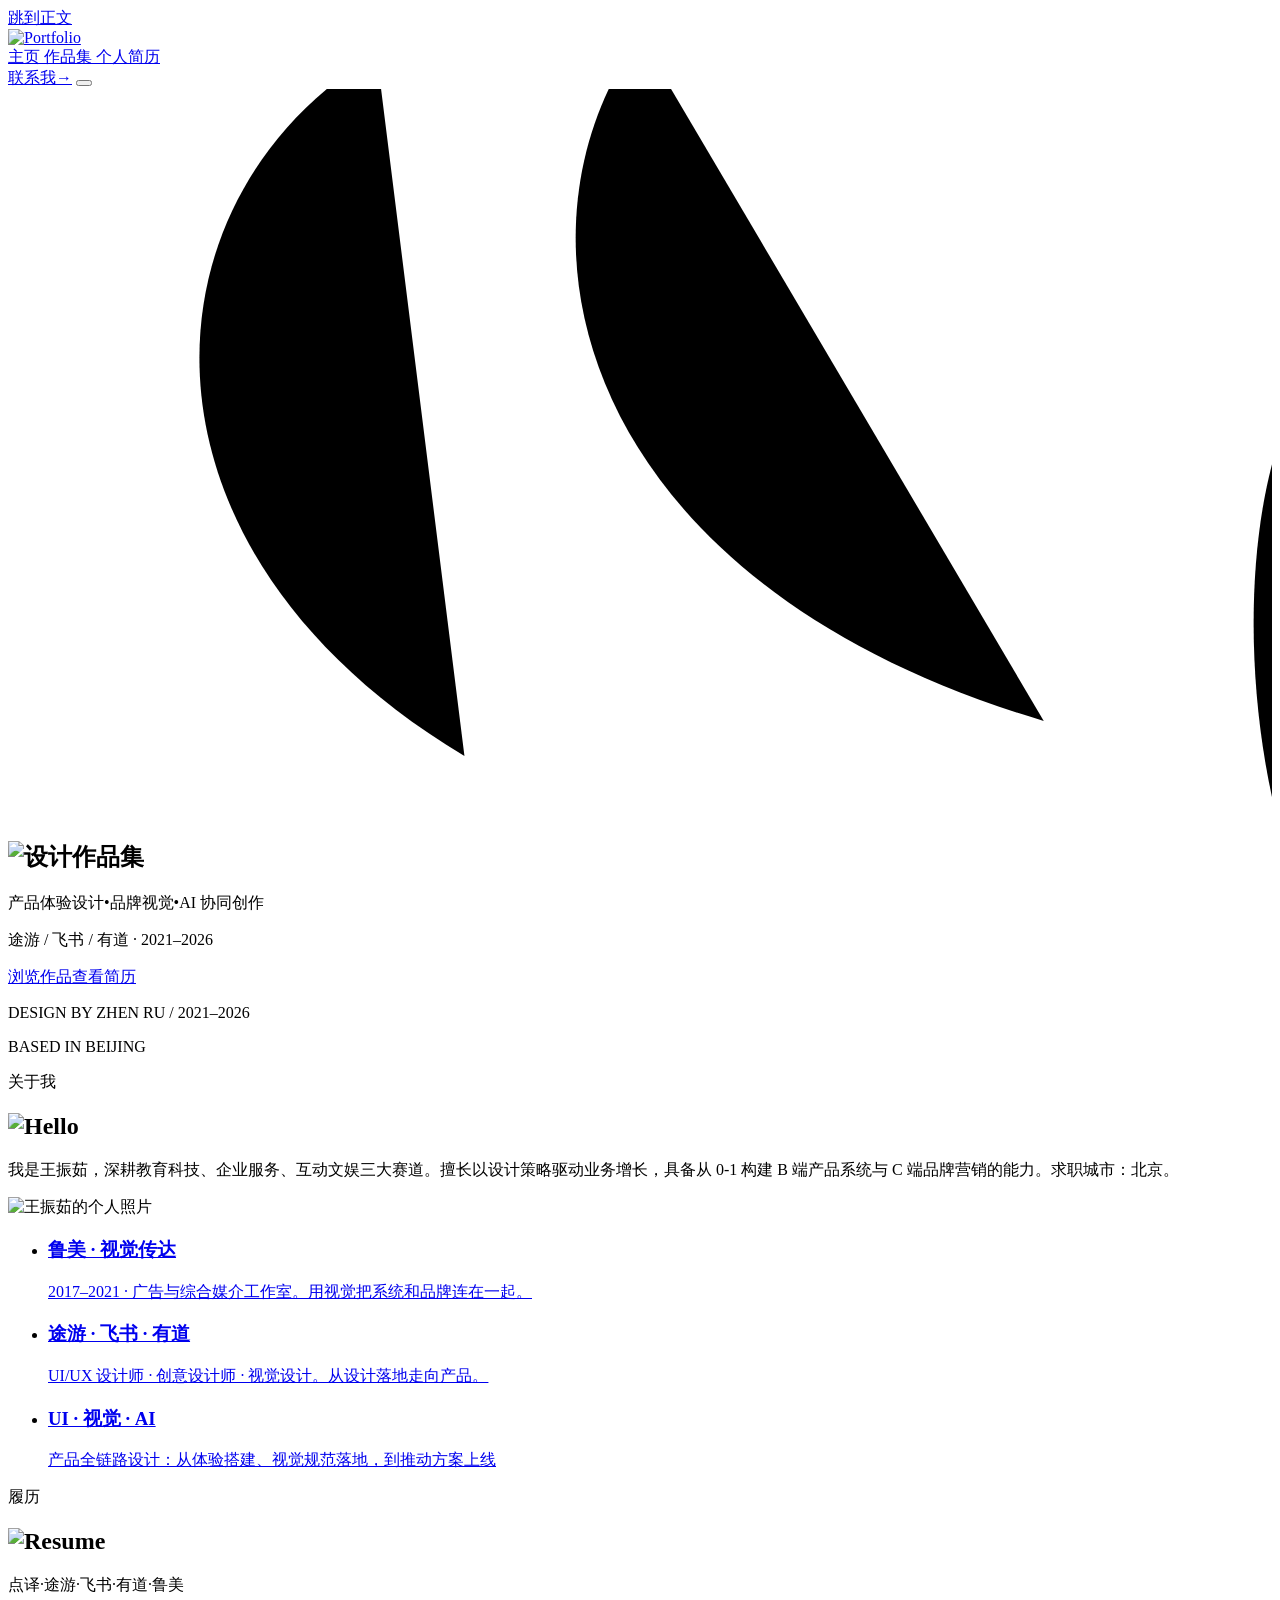
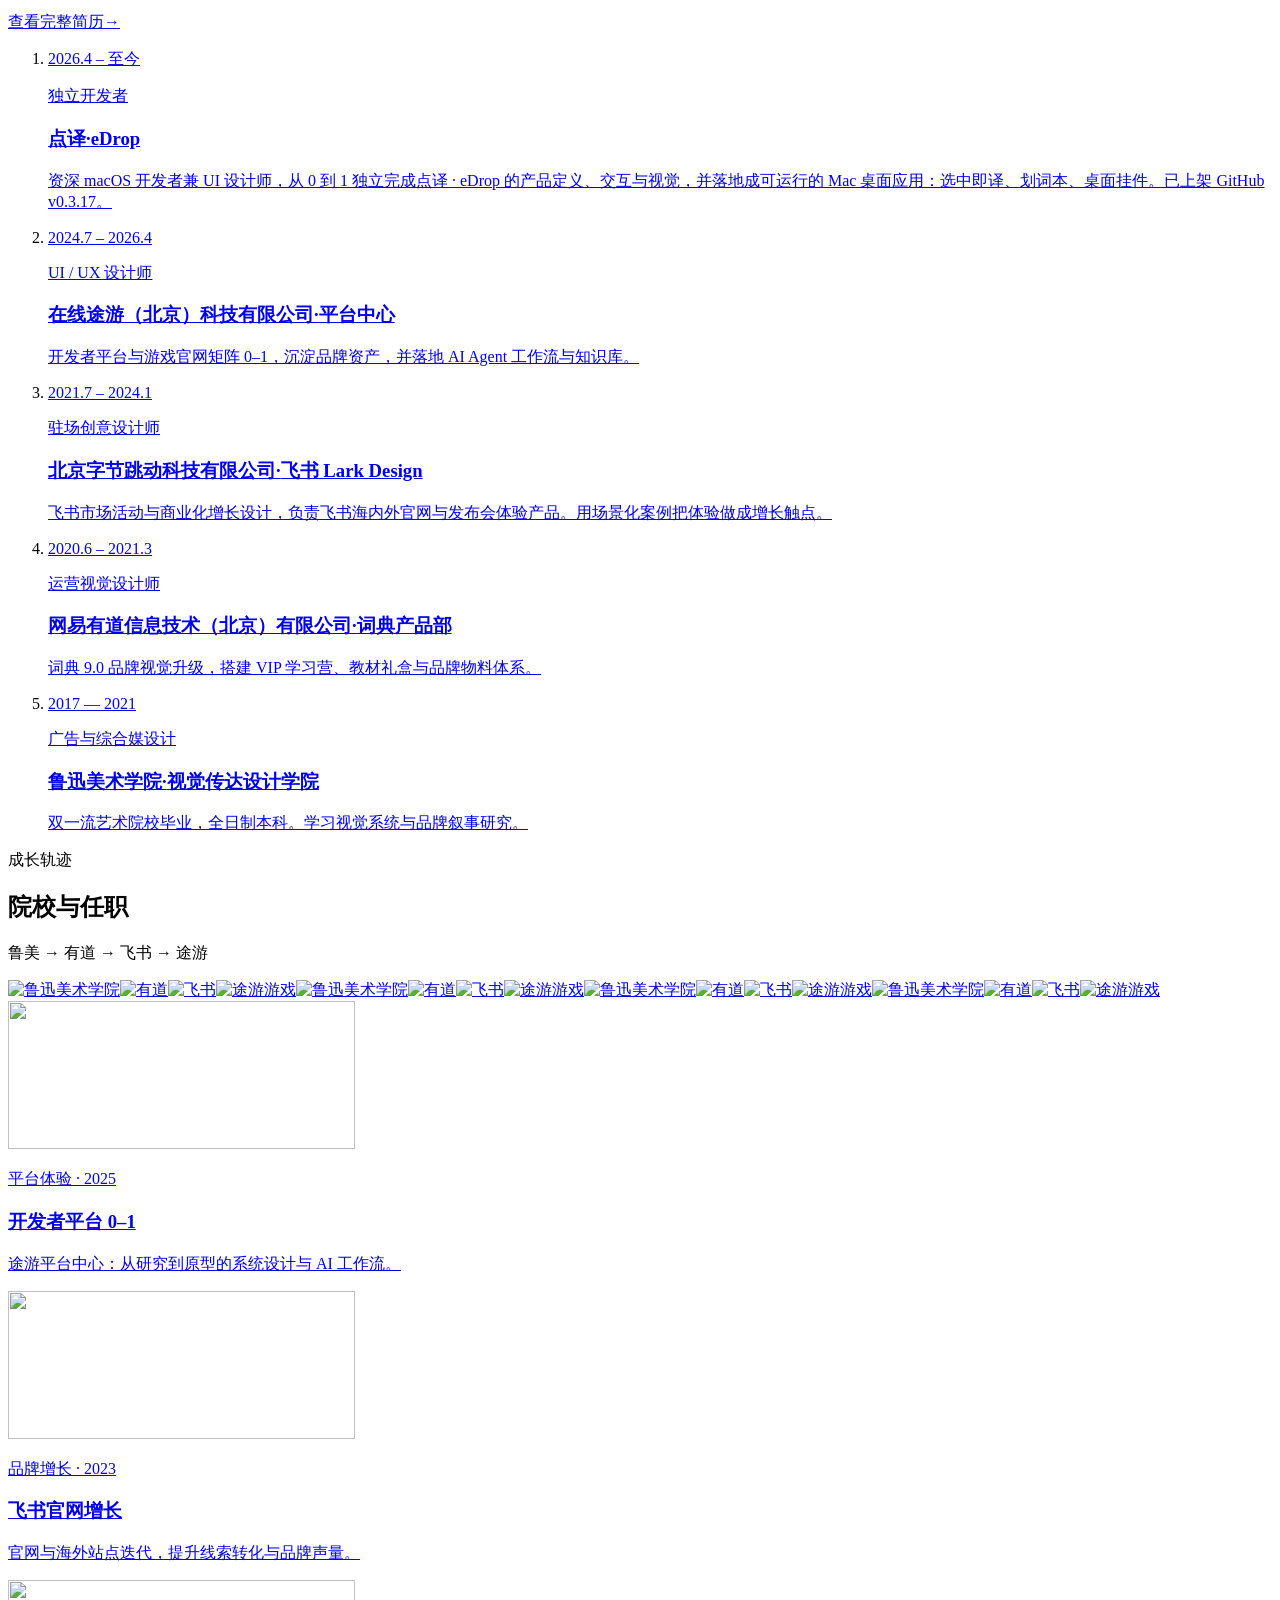
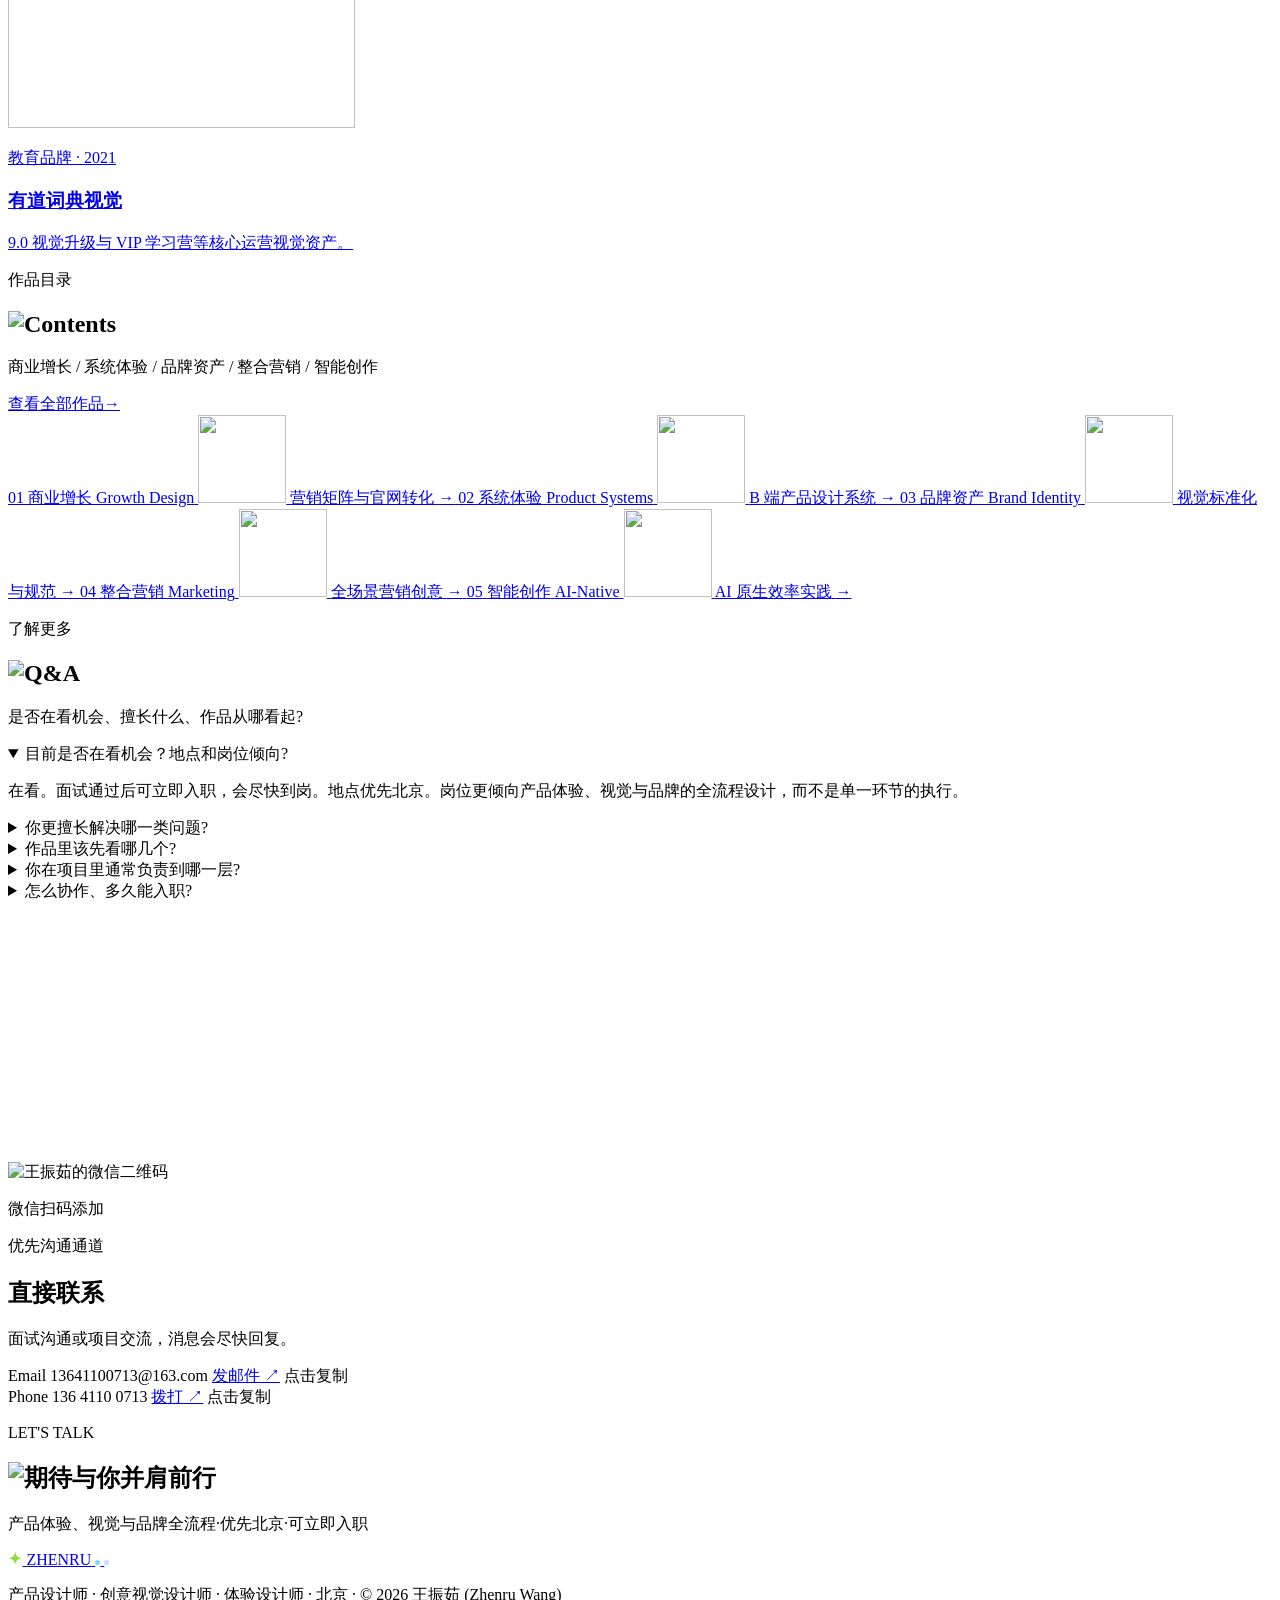
==== commit 95fe0ebb: "Restore the homepage and keep the resume copy update. The previous deploy changed both pages. Root i" ====
--- a/index.html
+++ b/index.html
@@ -1,2 +1,2 @@
-<!DOCTYPE html><html lang="zh-CN"> <head><meta charset="utf-8"><meta name="viewport" content="width=device-width, initial-scale=1"><title>王振茹 · 设计作品集</title><meta name="description" content="王振茹（Zhenru Wang）—— 5 年设计经验，深耕教育科技、企业服务、互动文娱。点译 / 途游 / 飞书 / 有道，擅长 B 端产品 0-1、品牌视觉与 AI Agent 设计落地。"><meta name="author" content="王振茹 (Zhenru Wang)"><meta name="theme-color" content="#0F2E2E"><link rel="canonical" href="https://zhenruwang0713.github.io/-wzr-portfolio"><link rel="icon" type="image/svg+xml" href="/-wzr-portfolio/favicon.svg"><meta property="og:type" content="website"><meta property="og:locale" content="zh_CN"><meta property="og:title" content="王振茹 · 设计作品集"><meta property="og:description" content="王振茹（Zhenru Wang）—— 5 年设计经验，深耕教育科技、企业服务、互动文娱。点译 / 途游 / 飞书 / 有道，擅长 B 端产品 0-1、品牌视觉与 AI Agent 设计落地。"><meta property="og:url" content="https://zhenruwang0713.github.io/-wzr-portfolio"><meta name="twitter:card" content="summary"><meta name="twitter:title" content="王振茹 · 设计作品集"><meta name="twitter:description" content="王振茹（Zhenru Wang）—— 5 年设计经验，深耕教育科技、企业服务、互动文娱。点译 / 途游 / 飞书 / 有道，擅长 B 端产品 0-1、品牌视觉与 AI Agent 设计落地。"><style>@font-face{font-family:'Plus Jakarta Sans';src:url('/-wzr-portfolio/fonts/plus-jakarta-sans-400.woff2') format('woff2');font-weight:400;font-style:normal;font-display:swap;}@font-face{font-family:'Plus Jakarta Sans';src:url('/-wzr-portfolio/fonts/plus-jakarta-sans-500.woff2') format('woff2');font-weight:500;font-style:normal;font-display:swap;}@font-face{font-family:'Plus Jakarta Sans';src:url('/-wzr-portfolio/fonts/plus-jakarta-sans-600.woff2') format('woff2');font-weight:600;font-style:normal;font-display:swap;}@font-face{font-family:'Plus Jakarta Sans';src:url('/-wzr-portfolio/fonts/plus-jakarta-sans-700.woff2') format('woff2');font-weight:700;font-style:normal;font-display:swap;}@font-face{font-family:'Noto Sans SC';src:url('/-wzr-portfolio/fonts/noto-sans-sc-400.woff2') format('woff2');font-weight:400;font-style:normal;font-display:swap;}@font-face{font-family:'Noto Sans SC';src:url('/-wzr-portfolio/fonts/noto-sans-sc-500.woff2') format('woff2');font-weight:500;font-style:normal;font-display:swap;}@font-face{font-family:'Noto Sans SC';src:url('/-wzr-portfolio/fonts/noto-sans-sc-600.woff2') format('woff2');font-weight:600;font-style:normal;font-display:swap;}@font-face{font-family:'Noto Sans SC';src:url('/-wzr-portfolio/fonts/noto-sans-sc-700.woff2') format('woff2');font-weight:700;font-style:normal;font-display:swap;}@font-face{font-family:'Fredoka';src:url('/-wzr-portfolio/fonts/fredoka-600.woff2') format('woff2');font-weight:600;font-style:normal;font-display:swap;}@font-face{font-family:'Fredoka';src:url('/-wzr-portfolio/fonts/fredoka-700.woff2') format('woff2');font-weight:700;font-style:normal;font-display:swap;}@font-face{font-family:'ZCOOL KuaiLe';src:url('/-wzr-portfolio/fonts/zcool-kuaile-400.woff2') format('woff2');font-weight:400;font-style:normal;font-display:swap;}@font-face{font-family:'Long Cang';src:url('/-wzr-portfolio/fonts/long-cang-400.woff2') format('woff2');font-weight:400;font-style:normal;font-display:swap;}</style><link rel="stylesheet" href="/-wzr-portfolio/_astro/contact.BLaqrDSW.css"></head> <body data-page="home">  <a class="skip" href="#main">跳到正文</a> <header class="nav" id="top"> <div class="nav__inner"> <a class="nav__logo" href="#home" aria-label="Portfolio · 回到主页"> <img src="/-wzr-portfolio/assets/logo-portfolio.svg" alt="Portfolio" width="169" height="46"> </a> <nav class="nav__links" aria-label="主导航"> <a href="#home" data-nav="home"> 主页 </a><a href="#contents" data-nav="contents"> 作品集 </a><a href="/-wzr-portfolio/resume/" data-nav> 个人简历 </a> </nav> <a class="btn btn--lime nav__cta" href="/-wzr-portfolio/contact/"><span>联系我</span><span class="btn__arrow" aria-hidden="true">→</span></a> <button class="nav__toggle" type="button" aria-expanded="false" aria-controls="mobile-menu" aria-label="打开菜单"> <span></span><span></span> </button> </div> <div class="nav__mobile" id="mobile-menu" hidden> <a href="#home">主页</a><a href="#contents">作品集</a><a href="/-wzr-portfolio/resume/">个人简历</a> <a href="/-wzr-portfolio/contact/" class="nav__mobile-cta">联系我 →</a> </div> </header> <main id="main">   <section class="hero hero--bg" id="home" aria-label="首屏" style="background-image:url('/-wzr-portfolio/assets/hero-bg.webp')"> <svg class="hero__swoosh" viewBox="0 0 1440 830" preserveAspectRatio="none" aria-hidden="true"> <path d="M420 -40 C 150 120, 120 520, 520 760"></path> <path d="M720 -60 C 560 160, 640 560, 1180 720"></path> <path d="M1500 300 C 1400 420, 1400 700, 1460 880"></path> </svg> <div class="hero__content"> <h1 class="lettering lettering--hero lettering--cjk lettering--img"><img src="/-wzr-portfolio/assets/hero-title.svg" alt="设计作品集" class="lettering__img" width="824" height="320" decoding="async"></h1> <p class="hero__tagline">产品体验设计<span class="sep" aria-hidden="true">•</span>品牌视觉<span class="sep" aria-hidden="true">•</span>AI 协同创作</p> <p class="hero__meta">途游 / 飞书 / 有道 · 2021–2026</p> <div class="hero__actions"> <a class="btn btn--dark" href="#contents"><span>浏览作品</span></a><a class="btn btn--outline" href="/-wzr-portfolio/resume/"><span>查看简历</span></a> </div> </div> <p class="hero__corner hero__corner--l">DESIGN BY ZHEN RU / 2021–2026</p> <p class="hero__corner hero__corner--r">BASED IN BEIJING</p> </section>  <section class="about" id="about" aria-labelledby="about-eyebrow"> <div class="wrap about__grid"> <div class="about__intro"> <p class="eyebrow" id="about-eyebrow">关于我</p> <h2 class="lettering lettering--hello lettering--latin lettering--img"><img src="/-wzr-portfolio/assets/title-hello.svg" alt="Hello" class="lettering__img" width="169" height="100" decoding="async"></h2> <p class="about__hand">5 年设计经验，深耕教育科技、企业服务、互动文娱赛道。具备 B 端产品 0‑1 系统搭建与 C 端品牌营销全链路设计能力，擅长用设计策略驱动业务增长。聚焦 AI Agent 与设计工作流融合，通过标准化设计资产解决业务痛点，跨职能多线程协作，可快速适配高速迭代团队。</p> </div> <div class="about__photo about__photo--framed"> <img src="/-wzr-portfolio/assets/portrait-framed.png" alt="王振茹的个人照片" width="300" height="283" loading="lazy"> </div> <ul class="about__list"> <li class="accent--mint"> <a class="about__item" href="#tl-5"><h3>鲁美 · 视觉传达</h3><p>2017.9–2021.6 · 广告与综合媒介工作室。用视觉把系统和品牌连在一起。</p></a> </li><li class="accent--purple"> <a class="about__item" href="#resume"><h3>途游 · 飞书 · 有道</h3><p>UX/UI 设计师 · 创意设计师 · 运营视觉。从设计落地走向产品。</p></a> </li><li class="accent--purple"> <a class="about__item" href="/-wzr-portfolio/resume/#skills"><h3>UI · 视觉 · AI</h3><p>产品全链路设计：从体验搭建、视觉规范落地，到推动方案上线</p></a> </li> </ul> </div> </section>  <section class="aurora resume" id="resume" aria-labelledby="resume-eyebrow"> <div class="wrap"> <div class="sec-head"> <div> <p class="eyebrow" id="resume-eyebrow">履历</p> <h2 class="lettering lettering--resume lettering--latin lettering--img"><img src="/-wzr-portfolio/assets/title-resume.svg" alt="Resume" class="lettering__img" width="291" height="100" decoding="async"></h2> <p class="sec-sub">点译<span class="sep-dot">·</span>途游<span class="sep-dot">·</span>飞书<span class="sep-dot">·</span>有道<span class="sep-dot">·</span>鲁美</p> </div> <a class="btn btn--lime" href="/-wzr-portfolio/resume/"><span>查看完整简历</span><span class="btn__arrow" aria-hidden="true">→</span></a> </div> <ol class="resume__list"> <li id="tl-1"> <a class="resume-card" href="/-wzr-portfolio/resume/#job-1"> <span class="pill pill--cyan">2026.4 – 至今</span> <div> <p class="resume-card__role">独立开发者</p> <h3 class="resume-card__org">点译<span class="sep-dot">·</span>eDrop</h3> <p class="resume-card__desc">从 0 到 1 独立完成点译 · eDrop 的产品定义、交互与视觉，并落地成可运行的 Mac 桌面应用；选中即译、划词本与桌面挂件，已发布 GitHub v0.3.17。</p> </div> </a> </li><li id="tl-2"> <a class="resume-card" href="/-wzr-portfolio/resume/#job-2"> <span class="pill pill--mint">2024.7 – 2026.4</span> <div> <p class="resume-card__role">UX/UI 设计师</p> <h3 class="resume-card__org">在线途游（北京）科技有限公司</h3> <p class="resume-card__desc">负责开发者平台、游戏产品矩阵（官网、小程序论坛）0‑1 全链路设计，搭建 B 端品牌 VI 与产品组件库。</p> </div> </a> </li><li id="tl-3"> <a class="resume-card" href="/-wzr-portfolio/resume/#job-3"> <span class="pill pill--blue">2021.7 – 2024.1</span> <div> <p class="resume-card__role">驻场创意设计师</p> <h3 class="resume-card__org">字节跳动<span class="sep-dot">·</span>飞书 Lark Design</h3> <p class="resume-card__desc">主导飞书国内 / 海外官网 Lark 迭代优化，搭建场景化客户案例体系，提升产品曝光与商业线索转化。</p> </div> </a> </li><li id="tl-4"> <a class="resume-card" href="/-wzr-portfolio/resume/#job-4"> <span class="pill pill--purple">2020.6 – 2021.3</span> <div> <p class="resume-card__role">运营视觉设计实习生</p> <h3 class="resume-card__org">网易有道信息技术（北京）有限公司</h3> <p class="resume-card__desc">参与有道词典 9.0 版本视觉升级，负责品牌插画、UI 基础体系设计，统一产品视觉基因。</p> </div> </a> </li><li id="tl-5"> <a class="resume-card" href="/-wzr-portfolio/resume/#edu"> <span class="pill pill--purple">2017.9 – 2021.6</span> <div> <p class="resume-card__role">广告与综合媒介工作室</p> <h3 class="resume-card__org">鲁迅美术学院<span class="sep-dot">·</span>视觉传达设计学院</h3> <p class="resume-card__desc">视觉传达设计学院 · 广告与综合媒介工作室。</p> </div> </a> </li> </ol> </div> </section>  <section class="growth" id="growth" aria-labelledby="growth-title"> <div class="wrap center"> <p class="eyebrow">成长轨迹</p> <h2 class="plain-title" id="growth-title">院校与任职</h2> <p class="sec-sub">鲁美 → 有道 → 飞书 → 途游</p> </div> <div class="marquee" aria-label="院校与任职公司"> <div class="marquee__track"> <a class="logo-chip" href="#tl-5" aria-label="鲁迅美术学院 · 查看对应经历"><img src="/-wzr-portfolio/assets/logo-lumei.png" alt="鲁迅美术学院" width="149" height="38"></a><a class="logo-chip" href="#tl-4" aria-label="有道 · 查看对应经历"><img src="/-wzr-portfolio/assets/logo-youdao.png" alt="有道" width="142" height="29"></a><a class="logo-chip" href="#tl-3" aria-label="飞书 · 查看对应经历"><img src="/-wzr-portfolio/assets/logo-feishu.svg" alt="飞书" width="149" height="40"></a><a class="logo-chip" href="#tl-2" aria-label="途游游戏 · 查看对应经历"><img src="/-wzr-portfolio/assets/logo-tuyou.svg" alt="途游游戏" width="149" height="40"></a><a class="logo-chip" href="#tl-5" aria-hidden="true" tabindex="-1"><img src="/-wzr-portfolio/assets/logo-lumei.png" alt="鲁迅美术学院" width="149" height="38"></a><a class="logo-chip" href="#tl-4" aria-hidden="true" tabindex="-1"><img src="/-wzr-portfolio/assets/logo-youdao.png" alt="有道" width="142" height="29"></a><a class="logo-chip" href="#tl-3" aria-hidden="true" tabindex="-1"><img src="/-wzr-portfolio/assets/logo-feishu.svg" alt="飞书" width="149" height="40"></a><a class="logo-chip" href="#tl-2" aria-hidden="true" tabindex="-1"><img src="/-wzr-portfolio/assets/logo-tuyou.svg" alt="途游游戏" width="149" height="40"></a><a class="logo-chip" href="#tl-5" aria-hidden="true" tabindex="-1"><img src="/-wzr-portfolio/assets/logo-lumei.png" alt="鲁迅美术学院" width="149" height="38"></a><a class="logo-chip" href="#tl-4" aria-hidden="true" tabindex="-1"><img src="/-wzr-portfolio/assets/logo-youdao.png" alt="有道" width="142" height="29"></a><a class="logo-chip" href="#tl-3" aria-hidden="true" tabindex="-1"><img src="/-wzr-portfolio/assets/logo-feishu.svg" alt="飞书" width="149" height="40"></a><a class="logo-chip" href="#tl-2" aria-hidden="true" tabindex="-1"><img src="/-wzr-portfolio/assets/logo-tuyou.svg" alt="途游游戏" width="149" height="40"></a><a class="logo-chip" href="#tl-5" aria-hidden="true" tabindex="-1"><img src="/-wzr-portfolio/assets/logo-lumei.png" alt="鲁迅美术学院" width="149" height="38"></a><a class="logo-chip" href="#tl-4" aria-hidden="true" tabindex="-1"><img src="/-wzr-portfolio/assets/logo-youdao.png" alt="有道" width="142" height="29"></a><a class="logo-chip" href="#tl-3" aria-hidden="true" tabindex="-1"><img src="/-wzr-portfolio/assets/logo-feishu.svg" alt="飞书" width="149" height="40"></a><a class="logo-chip" href="#tl-2" aria-hidden="true" tabindex="-1"><img src="/-wzr-portfolio/assets/logo-tuyou.svg" alt="途游游戏" width="149" height="40"></a> </div> </div> <div class="wrap growth__cards"> <a class="growth-card" href="/-wzr-portfolio/work/system/detail/#p1"> <div class="growth-card__art has-img"> <img src="/-wzr-portfolio/assets/growth-1.svg" alt="" width="347" height="148" loading="lazy"> </div> <p class="growth-card__tag">平台体验 · 2025</p> <h3>开发者平台 0–1</h3> <p class="growth-card__desc">途游平台中心：从研究到原型的系统设计与 AI 工作流。</p> </a><a class="growth-card" href="/-wzr-portfolio/work/growth/detail/#p1"> <div class="growth-card__art has-img"> <img src="/-wzr-portfolio/assets/growth-2.svg" alt="" width="347" height="148" loading="lazy"> </div> <p class="growth-card__tag">品牌增长 · 2023</p> <h3>飞书官网增长</h3> <p class="growth-card__desc">官网与海外站点迭代，提升线索转化与品牌声量。</p> </a><a class="growth-card" href="/-wzr-portfolio/work/marketing/detail/#p9"> <div class="growth-card__art has-img"> <img src="/-wzr-portfolio/assets/growth-3.svg" alt="" width="347" height="148" loading="lazy"> </div> <p class="growth-card__tag">教育品牌 · 2021</p> <h3>有道词典视觉</h3> <p class="growth-card__desc">9.0 视觉升级与 VIP 学习营等核心运营视觉资产。</p> </a> </div> </section>  <section class="aurora contents" id="contents" aria-labelledby="contents-eyebrow"> <div class="wrap"> <div class="sec-head"> <div> <p class="eyebrow" id="contents-eyebrow">作品目录</p> <h2 class="lettering lettering--contents lettering--latin lettering--img"><img src="/-wzr-portfolio/assets/title-contents.svg" alt="Contents" class="lettering__img" width="351" height="90" decoding="async"></h2> <p class="sec-sub">商业增长 / 系统体验 / 品牌资产 / 整合营销 / 智能创作</p> </div> <a class="btn btn--lime" href="/-wzr-portfolio/work/growth/"><span>查看全部作品</span><span class="btn__arrow" aria-hidden="true">→</span></a> </div> <div class="cat-grid"> <a class="cat-card cat--green" href="/-wzr-portfolio/work/growth/"> <span class="cat-card__no">01</span> <span class="cat-card__title">商业增长</span> <span class="cat-card__en">Growth Design</span> <span class="cat-card__icon"><img src="/-wzr-portfolio/assets/cat-01.svg" alt="" width="88" height="88" loading="lazy"></span> <span class="cat-card__foot"> <span>营销矩阵与官网转化</span> <span class="cat-card__arrow" aria-hidden="true">→</span>  </span> </a><a class="cat-card cat--purple" href="/-wzr-portfolio/work/system/"> <span class="cat-card__no">02</span> <span class="cat-card__title">系统体验</span> <span class="cat-card__en">Product Systems</span> <span class="cat-card__icon"><img src="/-wzr-portfolio/assets/cat-02.svg" alt="" width="88" height="88" loading="lazy"></span> <span class="cat-card__foot"> <span>B 端产品设计系统</span> <span class="cat-card__arrow" aria-hidden="true">→</span>  </span> </a><a class="cat-card cat--cyan" href="/-wzr-portfolio/work/brand/"> <span class="cat-card__no">03</span> <span class="cat-card__title">品牌资产</span> <span class="cat-card__en">Brand Identity</span> <span class="cat-card__icon"><img src="/-wzr-portfolio/assets/cat-03.svg" alt="" width="88" height="88" loading="lazy"></span> <span class="cat-card__foot"> <span>视觉标准化与规范</span> <span class="cat-card__arrow" aria-hidden="true">→</span>  </span> </a><a class="cat-card cat--blue" href="/-wzr-portfolio/work/marketing/"> <span class="cat-card__no">04</span> <span class="cat-card__title">整合营销</span> <span class="cat-card__en">Marketing</span> <span class="cat-card__icon"><img src="/-wzr-portfolio/assets/cat-04.svg" alt="" width="88" height="88" loading="lazy"></span> <span class="cat-card__foot"> <span>全场景营销创意</span> <span class="cat-card__arrow" aria-hidden="true">→</span>  </span> </a><a class="cat-card cat--lavender" href="/-wzr-portfolio/work/ai/"> <span class="cat-card__no">05</span> <span class="cat-card__title">智能创作</span> <span class="cat-card__en">AI-Native</span> <span class="cat-card__icon"><img src="/-wzr-portfolio/assets/cat-05.svg" alt="" width="88" height="88" loading="lazy"></span> <span class="cat-card__foot"> <span>AI 原生效率实践</span> <span class="cat-card__arrow" aria-hidden="true">→</span>  </span> </a> </div> </div> </section>  <section class="qa" id="qa" aria-labelledby="qa-eyebrow"> <div class="wrap"> <p class="eyebrow" id="qa-eyebrow">了解更多</p> <h2 class="lettering lettering--qa lettering--latin lettering--img"><img src="/-wzr-portfolio/assets/title-qa.svg" alt="Q&#38;A" class="lettering__img" width="237" height="76" decoding="async"></h2> <p class="sec-sub">是否在看机会、擅长什么、作品从哪看起?</p> <div class="qa__list"> <details class="qa-item" open data-exclusive> <summary> <span>目前是否在看机会？地点和岗位倾向?</span> <span class="qa-item__icon" aria-hidden="true"></span> </summary> <div class="qa-item__body"><p>在看。面试通过后可立即入职，会尽快到岗。地点优先北京。岗位更倾向产品体验、视觉与品牌的全流程设计，而不是单一环节的执行。</p></div> </details><details class="qa-item" data-exclusive> <summary> <span>你更擅长解决哪一类问题?</span> <span class="qa-item__icon" aria-hidden="true"></span> </summary> <div class="qa-item__body"><p>过往项目多是在解决业务问题：可能是团队与产品提效，也可能是把一个技术产品做完整。不只做执行，会把诉求落到可交付方案。最近也在补 AI 原生工作流。</p></div> </details><details class="qa-item" data-exclusive> <summary> <span>作品里该先看哪几个?</span> <span class="qa-item__icon" aria-hidden="true"></span> </summary> <div class="qa-item__body"><p>比较典型的是「商业增长」和「系统体验」。品牌与整合营销主要看沉淀的规范和活动全案。智能创作还有大量项目在整理，后续会更新。</p></div> </details><details class="qa-item" data-exclusive> <summary> <span>你在项目里通常负责到哪一层?</span> <span class="qa-item__icon" aria-hidden="true"></span> </summary> <div class="qa-item__body"><p>常是半个产品的角色：从问题拆解、信息架构，到视觉落地和研发对齐，全流程参与。飞书阶段更偏执行，途游阶段更偏产品。习惯复用已沉淀的模块，而不是一次性交稿。</p></div> </details><details class="qa-item" data-exclusive> <summary> <span>怎么协作、多久能入职?</span> <span class="qa-item__icon" aria-hidden="true"></span> </summary> <div class="qa-item__body"><p>日常主要和产品、运营、研发协作，也会对接销售、发行和供应商，能把项目目标和约束讲清楚。具体入职时间可按 offer 沟通。请联系：<a href="mailto:13641100713@163.com">13641100713@163.com</a> / <a href="tel:13641100713">136 4110 0713</a>。</p></div> </details> </div> </div> </section>  <section class="aurora contact" id="contact" aria-labelledby="contact-title"> <div class="wrap contact__grid"> <div class="qr-card" id="qr"> <span class="qr-card__bubble qr-card__bubble--a" aria-hidden="true"></span> <span class="qr-card__bubble qr-card__bubble--b" aria-hidden="true"></span> <span class="deco-layer" aria-hidden="true"><svg class="deco px" style="left:86%;top:5%;width:16em;height:16em;color:#ffffff;transform:rotate(0deg)" viewBox="0 0 100 100" aria-hidden="true" focusable="false">   <path d="M50 2 C54 34 66 46 98 50 C66 54 54 66 50 98 C46 66 34 54 2 50 C34 46 46 34 50 2Z" fill="currentColor"></path>    </svg></span> <div class="qr-card__code has-img"> <img src="/-wzr-portfolio/assets/wechat-qr.png" alt="王振茹的微信二维码" width="193" height="193" loading="lazy"> </div> <p class="qr-card__title">微信扫码添加</p> <p class="qr-card__note">优先沟通通道</p> </div> <div class="contact-card"> <h2 id="contact-title">直接联系</h2> <p class="contact-card__desc">面试沟通或项目交流，消息会尽快回复。</p> <div class="contact-row contact-row--email" role="button" tabindex="0" data-copy="13641100713@163.com" data-toast="已复制邮箱" aria-label="复制邮箱 13641100713@163.com"> <span class="contact-row__label">Email</span> <span class="contact-row__value">13641100713@163.com</span> <a class="contact-row__alt" href="mailto:13641100713@163.com" aria-label="用邮件 App 发邮件">发邮件 ↗</a> <span class="contact-row__hint" aria-hidden="true">点击复制</span> </div> <div class="contact-row contact-row--phone" role="button" tabindex="0" data-copy="136 4110 0713" data-toast="已复制电话" aria-label="复制电话 136 4110 0713"> <span class="contact-row__label">Phone</span> <span class="contact-row__value">136 4110 0713</span> <a class="contact-row__alt" href="tel:13641100713" aria-label="拨打电话">拨打 ↗</a> <span class="contact-row__hint" aria-hidden="true">点击复制</span> </div> </div> </div> <div class="wrap center closing"> <p class="eyebrow eyebrow--caps">LET&#39;S TALK</p> <h2 class="lettering lettering--together lettering--cjk lettering--img"><img src="/-wzr-portfolio/assets/title-lets-talk.svg" alt="期待与你并肩前行" class="lettering__img" width="516" height="240" decoding="async"></h2> <p class="closing__note">产品体验、视觉与品牌全流程<span class="sep-dot">·</span>优先北京<span class="sep-dot">·</span>可立即入职</p> </div> </section>  </main> <footer class="footer"> <div class="wrap footer__inner"> <a class="footer__brand" href="#top" data-top aria-label="回到顶部"> <svg class="deco deco--inline" style="width:0.9em;height:0.9em;color:#8EDC3A;transform:rotate(0deg)" viewBox="0 0 100 100" aria-hidden="true" focusable="false">   <path d="M50 2 C54 34 66 46 98 50 C66 54 54 66 50 98 C46 66 34 54 2 50 C34 46 46 34 50 2Z" fill="currentColor"></path>    </svg> <span>ZHENRU</span> <svg class="deco deco--inline" style="width:0.32em;height:0.32em;color:#6FE0F0;transform:rotate(0deg)" viewBox="0 0 100 100" aria-hidden="true" focusable="false">      <circle cx="50" cy="50" r="50" fill="currentColor"></circle> </svg> <svg class="deco deco--inline" style="width:0.32em;height:0.32em;color:#C6E0FF;transform:rotate(0deg)" viewBox="0 0 100 100" aria-hidden="true" focusable="false">      <circle cx="50" cy="50" r="50" fill="currentColor"></circle> </svg> </a> <p class="footer__roles">产品设计师 · 创意视觉设计师 · 体验设计师 · 北京 · © 2026 王振茹 (Zhenru Wang)</p> </div> </footer> <div class="toast" role="status" aria-live="polite" hidden>即将上线，敬请期待 ✦</div> <script type="module" src="/-wzr-portfolio/_astro/Page.astro_astro_type_script_index_0_lang.DzHEGkLb.js"></script>  <script data-goatcounter="https://zhenru.goatcounter.com/count"
+<!DOCTYPE html><html lang="zh-CN"> <head><meta charset="utf-8"><meta name="viewport" content="width=device-width, initial-scale=1"><title>王振茹 · 设计作品集</title><meta name="description" content="王振茹（Zhenru Wang）—— 北京的产品体验与视觉设计师。途游 / 飞书 / 有道 · 2021–2026，擅长产品体验设计、品牌视觉与 AI 协同创作。"><meta name="author" content="王振茹 (Zhenru Wang)"><meta name="theme-color" content="#0F2E2E"><link rel="canonical" href="https://example.github.io/-wzr-portfolio/"><link rel="icon" type="image/svg+xml" href="/-wzr-portfolio/favicon.svg"><meta property="og:type" content="website"><meta property="og:locale" content="zh_CN"><meta property="og:title" content="王振茹 · 设计作品集"><meta property="og:description" content="王振茹（Zhenru Wang）—— 北京的产品体验与视觉设计师。途游 / 飞书 / 有道 · 2021–2026，擅长产品体验设计、品牌视觉与 AI 协同创作。"><meta property="og:url" content="https://example.github.io/-wzr-portfolio/"><meta name="twitter:card" content="summary"><meta name="twitter:title" content="王振茹 · 设计作品集"><meta name="twitter:description" content="王振茹（Zhenru Wang）—— 北京的产品体验与视觉设计师。途游 / 飞书 / 有道 · 2021–2026，擅长产品体验设计、品牌视觉与 AI 协同创作。"><style>@font-face{font-family:'Plus Jakarta Sans';src:url('/-wzr-portfolio/fonts/plus-jakarta-sans-400.woff2') format('woff2');font-weight:400;font-style:normal;font-display:swap;}@font-face{font-family:'Plus Jakarta Sans';src:url('/-wzr-portfolio/fonts/plus-jakarta-sans-500.woff2') format('woff2');font-weight:500;font-style:normal;font-display:swap;}@font-face{font-family:'Plus Jakarta Sans';src:url('/-wzr-portfolio/fonts/plus-jakarta-sans-600.woff2') format('woff2');font-weight:600;font-style:normal;font-display:swap;}@font-face{font-family:'Plus Jakarta Sans';src:url('/-wzr-portfolio/fonts/plus-jakarta-sans-700.woff2') format('woff2');font-weight:700;font-style:normal;font-display:swap;}@font-face{font-family:'Noto Sans SC';src:url('/-wzr-portfolio/fonts/noto-sans-sc-400.woff2') format('woff2');font-weight:400;font-style:normal;font-display:swap;}@font-face{font-family:'Noto Sans SC';src:url('/-wzr-portfolio/fonts/noto-sans-sc-500.woff2') format('woff2');font-weight:500;font-style:normal;font-display:swap;}@font-face{font-family:'Noto Sans SC';src:url('/-wzr-portfolio/fonts/noto-sans-sc-600.woff2') format('woff2');font-weight:600;font-style:normal;font-display:swap;}@font-face{font-family:'Noto Sans SC';src:url('/-wzr-portfolio/fonts/noto-sans-sc-700.woff2') format('woff2');font-weight:700;font-style:normal;font-display:swap;}@font-face{font-family:'Fredoka';src:url('/-wzr-portfolio/fonts/fredoka-600.woff2') format('woff2');font-weight:600;font-style:normal;font-display:swap;}@font-face{font-family:'Fredoka';src:url('/-wzr-portfolio/fonts/fredoka-700.woff2') format('woff2');font-weight:700;font-style:normal;font-display:swap;}@font-face{font-family:'ZCOOL KuaiLe';src:url('/-wzr-portfolio/fonts/zcool-kuaile-400.woff2') format('woff2');font-weight:400;font-style:normal;font-display:swap;}@font-face{font-family:'Long Cang';src:url('/-wzr-portfolio/fonts/long-cang-400.woff2') format('woff2');font-weight:400;font-style:normal;font-display:swap;}</style><link rel="stylesheet" href="/-wzr-portfolio/_astro/contact.BLaqrDSW.css"></head> <body data-page="home">  <a class="skip" href="#main">跳到正文</a> <header class="nav" id="top"> <div class="nav__inner"> <a class="nav__logo" href="#home" aria-label="Portfolio · 回到主页"> <img src="/-wzr-portfolio/assets/logo-portfolio.svg" alt="Portfolio" width="169" height="46"> </a> <nav class="nav__links" aria-label="主导航"> <a href="#home" data-nav="home"> 主页 </a><a href="#contents" data-nav="contents"> 作品集 </a><a href="/-wzr-portfolio/resume/" data-nav> 个人简历 </a> </nav> <a class="btn btn--lime nav__cta" href="/-wzr-portfolio/contact/"><span>联系我</span><span class="btn__arrow" aria-hidden="true">→</span></a> <button class="nav__toggle" type="button" aria-expanded="false" aria-controls="mobile-menu" aria-label="打开菜单"> <span></span><span></span> </button> </div> <div class="nav__mobile" id="mobile-menu" hidden> <a href="#home">主页</a><a href="#contents">作品集</a><a href="/-wzr-portfolio/resume/">个人简历</a> <a href="/-wzr-portfolio/contact/" class="nav__mobile-cta">联系我 →</a> </div> </header> <main id="main">   <section class="hero hero--bg" id="home" aria-label="首屏" style="background-image:url('/-wzr-portfolio/assets/hero-bg.webp')"> <svg class="hero__swoosh" viewBox="0 0 1440 830" preserveAspectRatio="none" aria-hidden="true"> <path d="M420 -40 C 150 120, 120 520, 520 760"></path> <path d="M720 -60 C 560 160, 640 560, 1180 720"></path> <path d="M1500 300 C 1400 420, 1400 700, 1460 880"></path> </svg> <div class="hero__content"> <h1 class="lettering lettering--hero lettering--cjk lettering--img"><img src="/-wzr-portfolio/assets/hero-title.svg" alt="设计作品集" class="lettering__img" width="824" height="320" decoding="async"></h1> <p class="hero__tagline">产品体验设计<span class="sep" aria-hidden="true">•</span>品牌视觉<span class="sep" aria-hidden="true">•</span>AI 协同创作</p> <p class="hero__meta">途游 / 飞书 / 有道 · 2021–2026</p> <div class="hero__actions"> <a class="btn btn--dark" href="#contents"><span>浏览作品</span></a><a class="btn btn--outline" href="/-wzr-portfolio/resume/"><span>查看简历</span></a> </div> </div> <p class="hero__corner hero__corner--l">DESIGN BY ZHEN RU / 2021–2026</p> <p class="hero__corner hero__corner--r">BASED IN BEIJING</p> </section>  <section class="about" id="about" aria-labelledby="about-eyebrow"> <div class="wrap about__grid"> <div class="about__intro"> <p class="eyebrow" id="about-eyebrow">关于我</p> <h2 class="lettering lettering--hello lettering--latin lettering--img"><img src="/-wzr-portfolio/assets/title-hello.svg" alt="Hello" class="lettering__img" width="169" height="100" decoding="async"></h2> <p class="about__hand">我是王振茹，深耕教育科技、企业服务、互动文娱三大赛道。擅长以设计策略驱动业务增长，具备从 0-1 构建 B 端产品系统与 C 端品牌营销的能力。求职城市：北京。</p> </div> <div class="about__photo about__photo--framed"> <img src="/-wzr-portfolio/assets/portrait-framed.png" alt="王振茹的个人照片" width="300" height="283" loading="lazy"> </div> <ul class="about__list"> <li class="accent--mint"> <a class="about__item" href="#tl-5"><h3>鲁美 · 视觉传达</h3><p>2017–2021 · 广告与综合媒介工作室。用视觉把系统和品牌连在一起。</p></a> </li><li class="accent--purple"> <a class="about__item" href="#resume"><h3>途游 · 飞书 · 有道</h3><p>UI/UX 设计师 · 创意设计师 · 视觉设计。从设计落地走向产品。</p></a> </li><li class="accent--purple"> <a class="about__item" href="/-wzr-portfolio/resume/#skills"><h3>UI · 视觉 · AI</h3><p>产品全链路设计：从体验搭建、视觉规范落地，到推动方案上线</p></a> </li> </ul> </div> </section>  <section class="aurora resume" id="resume" aria-labelledby="resume-eyebrow"> <div class="wrap"> <div class="sec-head"> <div> <p class="eyebrow" id="resume-eyebrow">履历</p> <h2 class="lettering lettering--resume lettering--latin lettering--img"><img src="/-wzr-portfolio/assets/title-resume.svg" alt="Resume" class="lettering__img" width="291" height="100" decoding="async"></h2> <p class="sec-sub">点译<span class="sep-dot">·</span>途游<span class="sep-dot">·</span>飞书<span class="sep-dot">·</span>有道<span class="sep-dot">·</span>鲁美</p> </div> <a class="btn btn--lime" href="/-wzr-portfolio/resume/"><span>查看完整简历</span><span class="btn__arrow" aria-hidden="true">→</span></a> </div> <ol class="resume__list"> <li id="tl-1"> <a class="resume-card" href="/-wzr-portfolio/resume/#job-1"> <span class="pill pill--cyan">2026.4 – 至今</span> <div> <p class="resume-card__role">独立开发者</p> <h3 class="resume-card__org">点译<span class="sep-dot">·</span>eDrop</h3> <p class="resume-card__desc">资深 macOS 开发者兼 UI 设计师，从 0 到 1 独立完成点译 · eDrop 的产品定义、交互与视觉，并落地成可运行的 Mac 桌面应用：选中即译、划词本、桌面挂件。已上架 GitHub v0.3.17。</p> </div> </a> </li><li id="tl-2"> <a class="resume-card" href="/-wzr-portfolio/resume/#job-2"> <span class="pill pill--mint">2024.7 – 2026.4</span> <div> <p class="resume-card__role">UI / UX 设计师</p> <h3 class="resume-card__org">在线途游（北京）科技有限公司<span class="sep-dot">·</span>平台中心</h3> <p class="resume-card__desc">开发者平台与游戏官网矩阵 0–1，沉淀品牌资产，并落地 AI Agent 工作流与知识库。</p> </div> </a> </li><li id="tl-3"> <a class="resume-card" href="/-wzr-portfolio/resume/#job-3"> <span class="pill pill--blue">2021.7 – 2024.1</span> <div> <p class="resume-card__role">驻场创意设计师</p> <h3 class="resume-card__org">北京字节跳动科技有限公司<span class="sep-dot">·</span>飞书 Lark Design</h3> <p class="resume-card__desc">飞书市场活动与商业化增长设计，负责飞书海内外官网与发布会体验产品。用场景化案例把体验做成增长触点。</p> </div> </a> </li><li id="tl-4"> <a class="resume-card" href="/-wzr-portfolio/resume/#job-4"> <span class="pill pill--purple">2020.6 – 2021.3</span> <div> <p class="resume-card__role">运营视觉设计师</p> <h3 class="resume-card__org">网易有道信息技术（北京）有限公司<span class="sep-dot">·</span>词典产品部</h3> <p class="resume-card__desc">词典 9.0 品牌视觉升级，搭建 VIP 学习营、教材礼盒与品牌物料体系。</p> </div> </a> </li><li id="tl-5"> <a class="resume-card" href="/-wzr-portfolio/resume/#edu"> <span class="pill pill--purple">2017 — 2021</span> <div> <p class="resume-card__role">广告与综合媒设计</p> <h3 class="resume-card__org">鲁迅美术学院<span class="sep-dot">·</span>视觉传达设计学院</h3> <p class="resume-card__desc">双一流艺术院校毕业，全日制本科。学习视觉系统与品牌叙事研究。</p> </div> </a> </li> </ol> </div> </section>  <section class="growth" id="growth" aria-labelledby="growth-title"> <div class="wrap center"> <p class="eyebrow">成长轨迹</p> <h2 class="plain-title" id="growth-title">院校与任职</h2> <p class="sec-sub">鲁美 → 有道 → 飞书 → 途游</p> </div> <div class="marquee" aria-label="院校与任职公司"> <div class="marquee__track"> <a class="logo-chip" href="#tl-5" aria-label="鲁迅美术学院 · 查看对应经历"><img src="/-wzr-portfolio/assets/logo-lumei.png" alt="鲁迅美术学院" width="149" height="38"></a><a class="logo-chip" href="#tl-4" aria-label="有道 · 查看对应经历"><img src="/-wzr-portfolio/assets/logo-youdao.png" alt="有道" width="142" height="29"></a><a class="logo-chip" href="#tl-3" aria-label="飞书 · 查看对应经历"><img src="/-wzr-portfolio/assets/logo-feishu.svg" alt="飞书" width="149" height="40"></a><a class="logo-chip" href="#tl-2" aria-label="途游游戏 · 查看对应经历"><img src="/-wzr-portfolio/assets/logo-tuyou.svg" alt="途游游戏" width="149" height="40"></a><a class="logo-chip" href="#tl-5" aria-hidden="true" tabindex="-1"><img src="/-wzr-portfolio/assets/logo-lumei.png" alt="鲁迅美术学院" width="149" height="38"></a><a class="logo-chip" href="#tl-4" aria-hidden="true" tabindex="-1"><img src="/-wzr-portfolio/assets/logo-youdao.png" alt="有道" width="142" height="29"></a><a class="logo-chip" href="#tl-3" aria-hidden="true" tabindex="-1"><img src="/-wzr-portfolio/assets/logo-feishu.svg" alt="飞书" width="149" height="40"></a><a class="logo-chip" href="#tl-2" aria-hidden="true" tabindex="-1"><img src="/-wzr-portfolio/assets/logo-tuyou.svg" alt="途游游戏" width="149" height="40"></a><a class="logo-chip" href="#tl-5" aria-hidden="true" tabindex="-1"><img src="/-wzr-portfolio/assets/logo-lumei.png" alt="鲁迅美术学院" width="149" height="38"></a><a class="logo-chip" href="#tl-4" aria-hidden="true" tabindex="-1"><img src="/-wzr-portfolio/assets/logo-youdao.png" alt="有道" width="142" height="29"></a><a class="logo-chip" href="#tl-3" aria-hidden="true" tabindex="-1"><img src="/-wzr-portfolio/assets/logo-feishu.svg" alt="飞书" width="149" height="40"></a><a class="logo-chip" href="#tl-2" aria-hidden="true" tabindex="-1"><img src="/-wzr-portfolio/assets/logo-tuyou.svg" alt="途游游戏" width="149" height="40"></a><a class="logo-chip" href="#tl-5" aria-hidden="true" tabindex="-1"><img src="/-wzr-portfolio/assets/logo-lumei.png" alt="鲁迅美术学院" width="149" height="38"></a><a class="logo-chip" href="#tl-4" aria-hidden="true" tabindex="-1"><img src="/-wzr-portfolio/assets/logo-youdao.png" alt="有道" width="142" height="29"></a><a class="logo-chip" href="#tl-3" aria-hidden="true" tabindex="-1"><img src="/-wzr-portfolio/assets/logo-feishu.svg" alt="飞书" width="149" height="40"></a><a class="logo-chip" href="#tl-2" aria-hidden="true" tabindex="-1"><img src="/-wzr-portfolio/assets/logo-tuyou.svg" alt="途游游戏" width="149" height="40"></a> </div> </div> <div class="wrap growth__cards"> <a class="growth-card" href="/-wzr-portfolio/work/system/detail/#p1"> <div class="growth-card__art has-img"> <img src="/-wzr-portfolio/assets/growth-1.svg" alt="" width="347" height="148" loading="lazy"> </div> <p class="growth-card__tag">平台体验 · 2025</p> <h3>开发者平台 0–1</h3> <p class="growth-card__desc">途游平台中心：从研究到原型的系统设计与 AI 工作流。</p> </a><a class="growth-card" href="/-wzr-portfolio/work/growth/detail/#p1"> <div class="growth-card__art has-img"> <img src="/-wzr-portfolio/assets/growth-2.svg" alt="" width="347" height="148" loading="lazy"> </div> <p class="growth-card__tag">品牌增长 · 2023</p> <h3>飞书官网增长</h3> <p class="growth-card__desc">官网与海外站点迭代，提升线索转化与品牌声量。</p> </a><a class="growth-card" href="/-wzr-portfolio/work/marketing/detail/#p9"> <div class="growth-card__art has-img"> <img src="/-wzr-portfolio/assets/growth-3.svg" alt="" width="347" height="148" loading="lazy"> </div> <p class="growth-card__tag">教育品牌 · 2021</p> <h3>有道词典视觉</h3> <p class="growth-card__desc">9.0 视觉升级与 VIP 学习营等核心运营视觉资产。</p> </a> </div> </section>  <section class="aurora contents" id="contents" aria-labelledby="contents-eyebrow"> <div class="wrap"> <div class="sec-head"> <div> <p class="eyebrow" id="contents-eyebrow">作品目录</p> <h2 class="lettering lettering--contents lettering--latin lettering--img"><img src="/-wzr-portfolio/assets/title-contents.svg" alt="Contents" class="lettering__img" width="351" height="90" decoding="async"></h2> <p class="sec-sub">商业增长 / 系统体验 / 品牌资产 / 整合营销 / 智能创作</p> </div> <a class="btn btn--lime" href="/-wzr-portfolio/work/growth/"><span>查看全部作品</span><span class="btn__arrow" aria-hidden="true">→</span></a> </div> <div class="cat-grid"> <a class="cat-card cat--green" href="/-wzr-portfolio/work/growth/"> <span class="cat-card__no">01</span> <span class="cat-card__title">商业增长</span> <span class="cat-card__en">Growth Design</span> <span class="cat-card__icon"><img src="/-wzr-portfolio/assets/cat-01.svg" alt="" width="88" height="88" loading="lazy"></span> <span class="cat-card__foot"> <span>营销矩阵与官网转化</span> <span class="cat-card__arrow" aria-hidden="true">→</span>  </span> </a><a class="cat-card cat--purple" href="/-wzr-portfolio/work/system/"> <span class="cat-card__no">02</span> <span class="cat-card__title">系统体验</span> <span class="cat-card__en">Product Systems</span> <span class="cat-card__icon"><img src="/-wzr-portfolio/assets/cat-02.svg" alt="" width="88" height="88" loading="lazy"></span> <span class="cat-card__foot"> <span>B 端产品设计系统</span> <span class="cat-card__arrow" aria-hidden="true">→</span>  </span> </a><a class="cat-card cat--cyan" href="/-wzr-portfolio/work/brand/"> <span class="cat-card__no">03</span> <span class="cat-card__title">品牌资产</span> <span class="cat-card__en">Brand Identity</span> <span class="cat-card__icon"><img src="/-wzr-portfolio/assets/cat-03.svg" alt="" width="88" height="88" loading="lazy"></span> <span class="cat-card__foot"> <span>视觉标准化与规范</span> <span class="cat-card__arrow" aria-hidden="true">→</span>  </span> </a><a class="cat-card cat--blue" href="/-wzr-portfolio/work/marketing/"> <span class="cat-card__no">04</span> <span class="cat-card__title">整合营销</span> <span class="cat-card__en">Marketing</span> <span class="cat-card__icon"><img src="/-wzr-portfolio/assets/cat-04.svg" alt="" width="88" height="88" loading="lazy"></span> <span class="cat-card__foot"> <span>全场景营销创意</span> <span class="cat-card__arrow" aria-hidden="true">→</span>  </span> </a><a class="cat-card cat--lavender" href="/-wzr-portfolio/work/ai/"> <span class="cat-card__no">05</span> <span class="cat-card__title">智能创作</span> <span class="cat-card__en">AI-Native</span> <span class="cat-card__icon"><img src="/-wzr-portfolio/assets/cat-05.svg" alt="" width="88" height="88" loading="lazy"></span> <span class="cat-card__foot"> <span>AI 原生效率实践</span> <span class="cat-card__arrow" aria-hidden="true">→</span>  </span> </a> </div> </div> </section>  <section class="qa" id="qa" aria-labelledby="qa-eyebrow"> <div class="wrap"> <p class="eyebrow" id="qa-eyebrow">了解更多</p> <h2 class="lettering lettering--qa lettering--latin lettering--img"><img src="/-wzr-portfolio/assets/title-qa.svg" alt="Q&#38;A" class="lettering__img" width="237" height="76" decoding="async"></h2> <p class="sec-sub">是否在看机会、擅长什么、作品从哪看起?</p> <div class="qa__list"> <details class="qa-item" open data-exclusive> <summary> <span>目前是否在看机会？地点和岗位倾向?</span> <span class="qa-item__icon" aria-hidden="true"></span> </summary> <div class="qa-item__body"><p>在看。面试通过后可立即入职，会尽快到岗。地点优先北京。岗位更倾向产品体验、视觉与品牌的全流程设计，而不是单一环节的执行。</p></div> </details><details class="qa-item" data-exclusive> <summary> <span>你更擅长解决哪一类问题?</span> <span class="qa-item__icon" aria-hidden="true"></span> </summary> <div class="qa-item__body"><p>过往项目多是在解决业务问题：可能是团队与产品提效，也可能是把一个技术产品做完整。不只做执行，会把诉求落到可交付方案。最近也在补 AI 原生工作流。</p></div> </details><details class="qa-item" data-exclusive> <summary> <span>作品里该先看哪几个?</span> <span class="qa-item__icon" aria-hidden="true"></span> </summary> <div class="qa-item__body"><p>比较典型的是「商业增长」和「系统体验」。品牌与整合营销主要看沉淀的规范和活动全案。智能创作还有大量项目在整理，后续会更新。</p></div> </details><details class="qa-item" data-exclusive> <summary> <span>你在项目里通常负责到哪一层?</span> <span class="qa-item__icon" aria-hidden="true"></span> </summary> <div class="qa-item__body"><p>常是半个产品的角色：从问题拆解、信息架构，到视觉落地和研发对齐，全流程参与。飞书阶段更偏执行，途游阶段更偏产品。习惯复用已沉淀的模块，而不是一次性交稿。</p></div> </details><details class="qa-item" data-exclusive> <summary> <span>怎么协作、多久能入职?</span> <span class="qa-item__icon" aria-hidden="true"></span> </summary> <div class="qa-item__body"><p>日常主要和产品、运营、研发协作，也会对接销售、发行和供应商，能把项目目标和约束讲清楚。具体入职时间可按 offer 沟通。请联系：<a href="mailto:13641100713@163.com">13641100713@163.com</a> / <a href="tel:13641100713">136 4110 0713</a>。</p></div> </details> </div> </div> </section>  <section class="aurora contact" id="contact" aria-labelledby="contact-title"> <div class="wrap contact__grid"> <div class="qr-card" id="qr"> <span class="qr-card__bubble qr-card__bubble--a" aria-hidden="true"></span> <span class="qr-card__bubble qr-card__bubble--b" aria-hidden="true"></span> <span class="deco-layer" aria-hidden="true"><svg class="deco px" style="left:86%;top:5%;width:16em;height:16em;color:#ffffff;transform:rotate(0deg)" viewBox="0 0 100 100" aria-hidden="true" focusable="false">   <path d="M50 2 C54 34 66 46 98 50 C66 54 54 66 50 98 C46 66 34 54 2 50 C34 46 46 34 50 2Z" fill="currentColor"></path>    </svg></span> <div class="qr-card__code has-img"> <img src="/-wzr-portfolio/assets/wechat-qr.png" alt="王振茹的微信二维码" width="193" height="193" loading="lazy"> </div> <p class="qr-card__title">微信扫码添加</p> <p class="qr-card__note">优先沟通通道</p> </div> <div class="contact-card"> <h2 id="contact-title">直接联系</h2> <p class="contact-card__desc">面试沟通或项目交流，消息会尽快回复。</p> <div class="contact-row contact-row--email" role="button" tabindex="0" data-copy="13641100713@163.com" data-toast="已复制邮箱" aria-label="复制邮箱 13641100713@163.com"> <span class="contact-row__label">Email</span> <span class="contact-row__value">13641100713@163.com</span> <a class="contact-row__alt" href="mailto:13641100713@163.com" aria-label="用邮件 App 发邮件">发邮件 ↗</a> <span class="contact-row__hint" aria-hidden="true">点击复制</span> </div> <div class="contact-row contact-row--phone" role="button" tabindex="0" data-copy="136 4110 0713" data-toast="已复制电话" aria-label="复制电话 136 4110 0713"> <span class="contact-row__label">Phone</span> <span class="contact-row__value">136 4110 0713</span> <a class="contact-row__alt" href="tel:13641100713" aria-label="拨打电话">拨打 ↗</a> <span class="contact-row__hint" aria-hidden="true">点击复制</span> </div> </div> </div> <div class="wrap center closing"> <p class="eyebrow eyebrow--caps">LET&#39;S TALK</p> <h2 class="lettering lettering--together lettering--cjk lettering--img"><img src="/-wzr-portfolio/assets/title-lets-talk.svg" alt="期待与你并肩前行" class="lettering__img" width="516" height="240" decoding="async"></h2> <p class="closing__note">产品体验、视觉与品牌全流程<span class="sep-dot">·</span>优先北京<span class="sep-dot">·</span>可立即入职</p> </div> </section>  </main> <footer class="footer"> <div class="wrap footer__inner"> <a class="footer__brand" href="#top" data-top aria-label="回到顶部"> <svg class="deco deco--inline" style="width:0.9em;height:0.9em;color:#8EDC3A;transform:rotate(0deg)" viewBox="0 0 100 100" aria-hidden="true" focusable="false">   <path d="M50 2 C54 34 66 46 98 50 C66 54 54 66 50 98 C46 66 34 54 2 50 C34 46 46 34 50 2Z" fill="currentColor"></path>    </svg> <span>ZHENRU</span> <svg class="deco deco--inline" style="width:0.32em;height:0.32em;color:#6FE0F0;transform:rotate(0deg)" viewBox="0 0 100 100" aria-hidden="true" focusable="false">      <circle cx="50" cy="50" r="50" fill="currentColor"></circle> </svg> <svg class="deco deco--inline" style="width:0.32em;height:0.32em;color:#C6E0FF;transform:rotate(0deg)" viewBox="0 0 100 100" aria-hidden="true" focusable="false">      <circle cx="50" cy="50" r="50" fill="currentColor"></circle> </svg> </a> <p class="footer__roles">产品设计师 · 创意视觉设计师 · 体验设计师 · 北京 · © 2026 王振茹 (Zhenru Wang)</p> </div> </footer> <div class="toast" role="status" aria-live="polite" hidden>即将上线，敬请期待 ✦</div> <script type="module" src="/-wzr-portfolio/_astro/Page.astro_astro_type_script_index_0_lang.DzHEGkLb.js"></script>  <script data-goatcounter="https://zhenru.goatcounter.com/count"
         async src="//gc.zgo.at/count.js"></script></body></html>
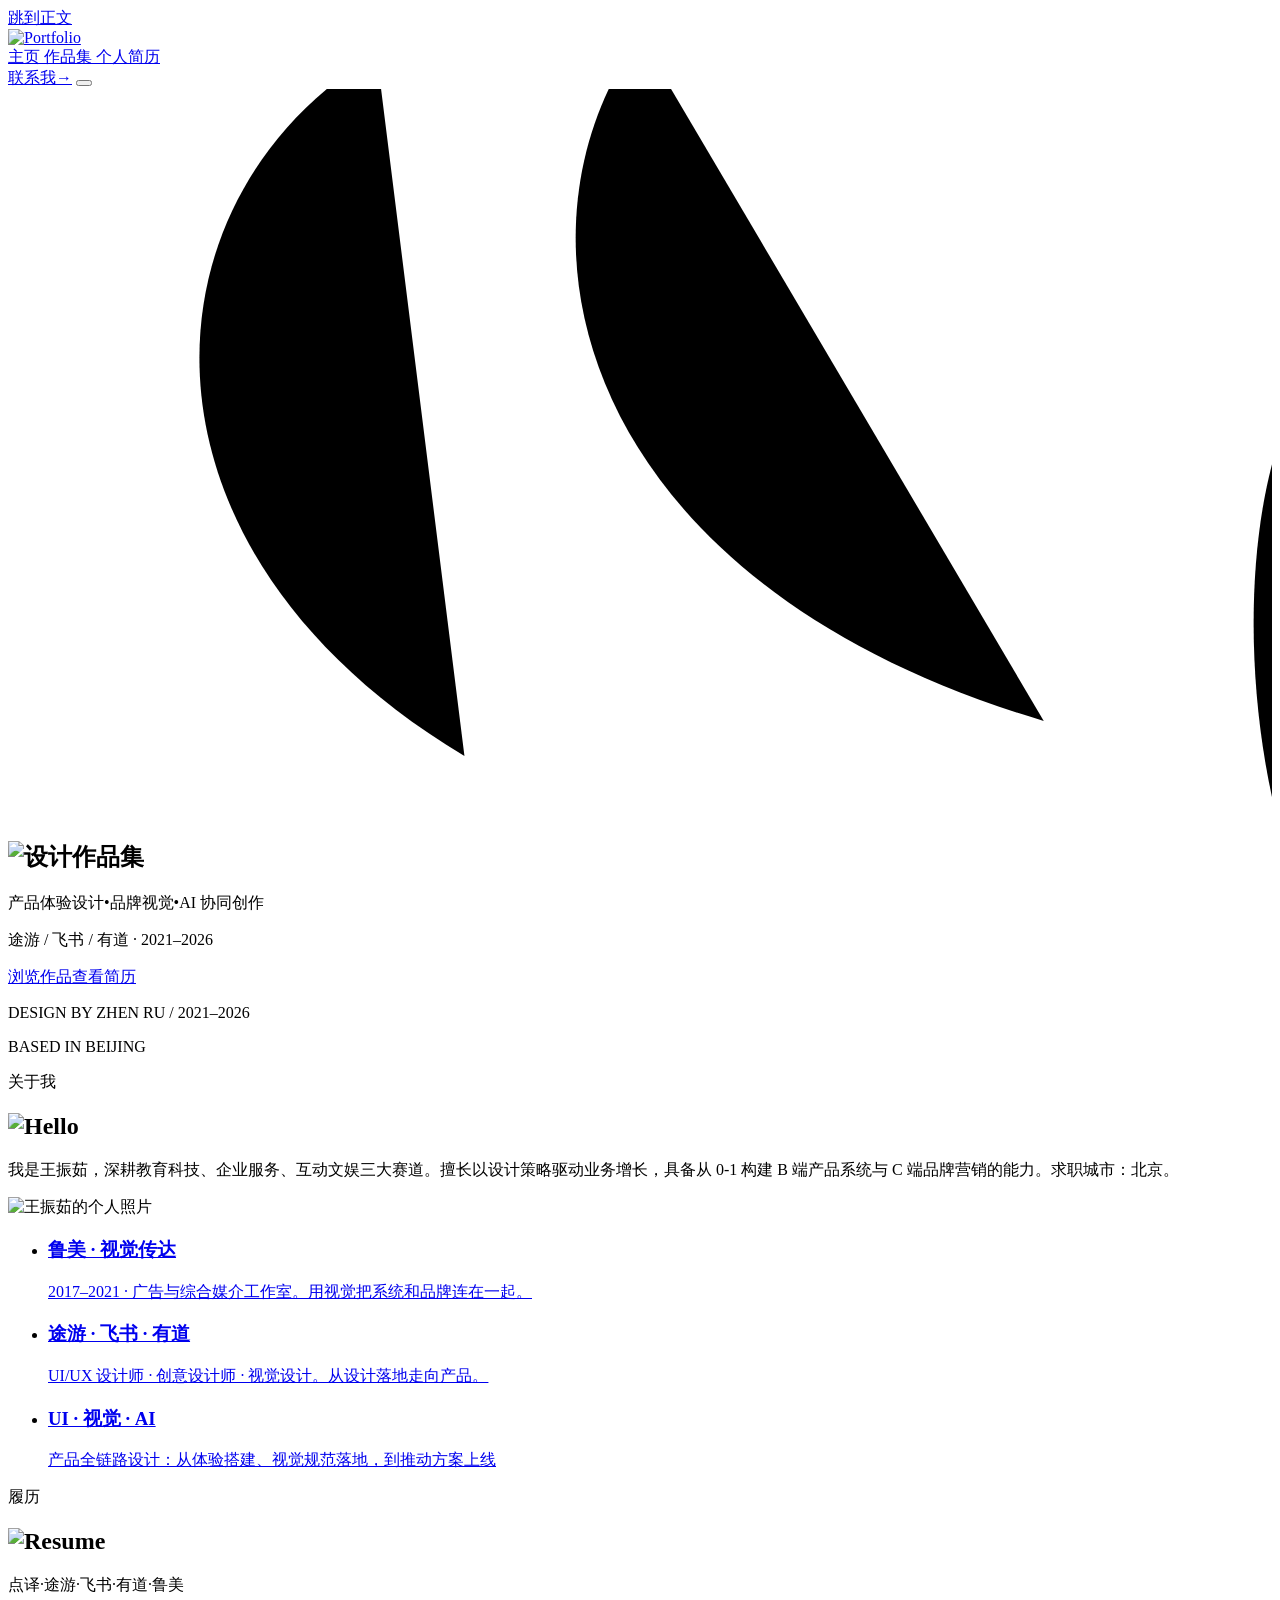
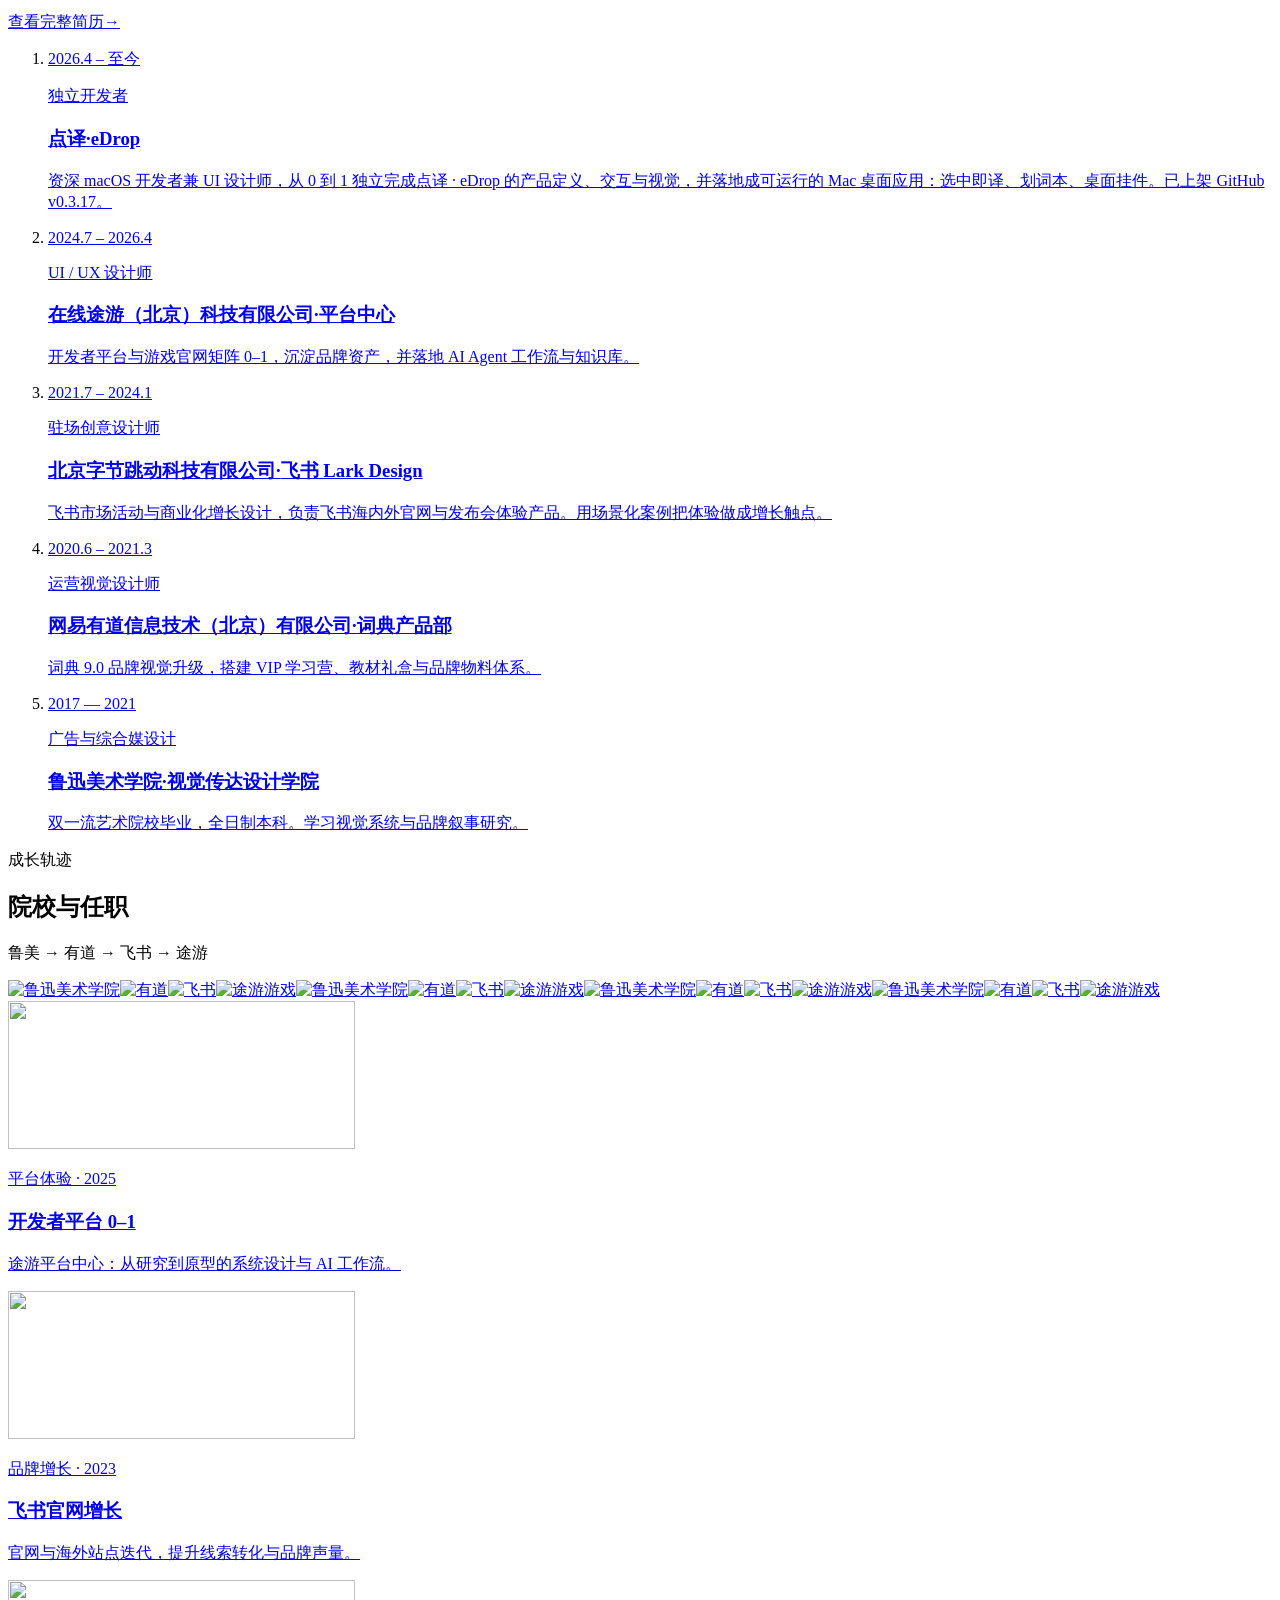
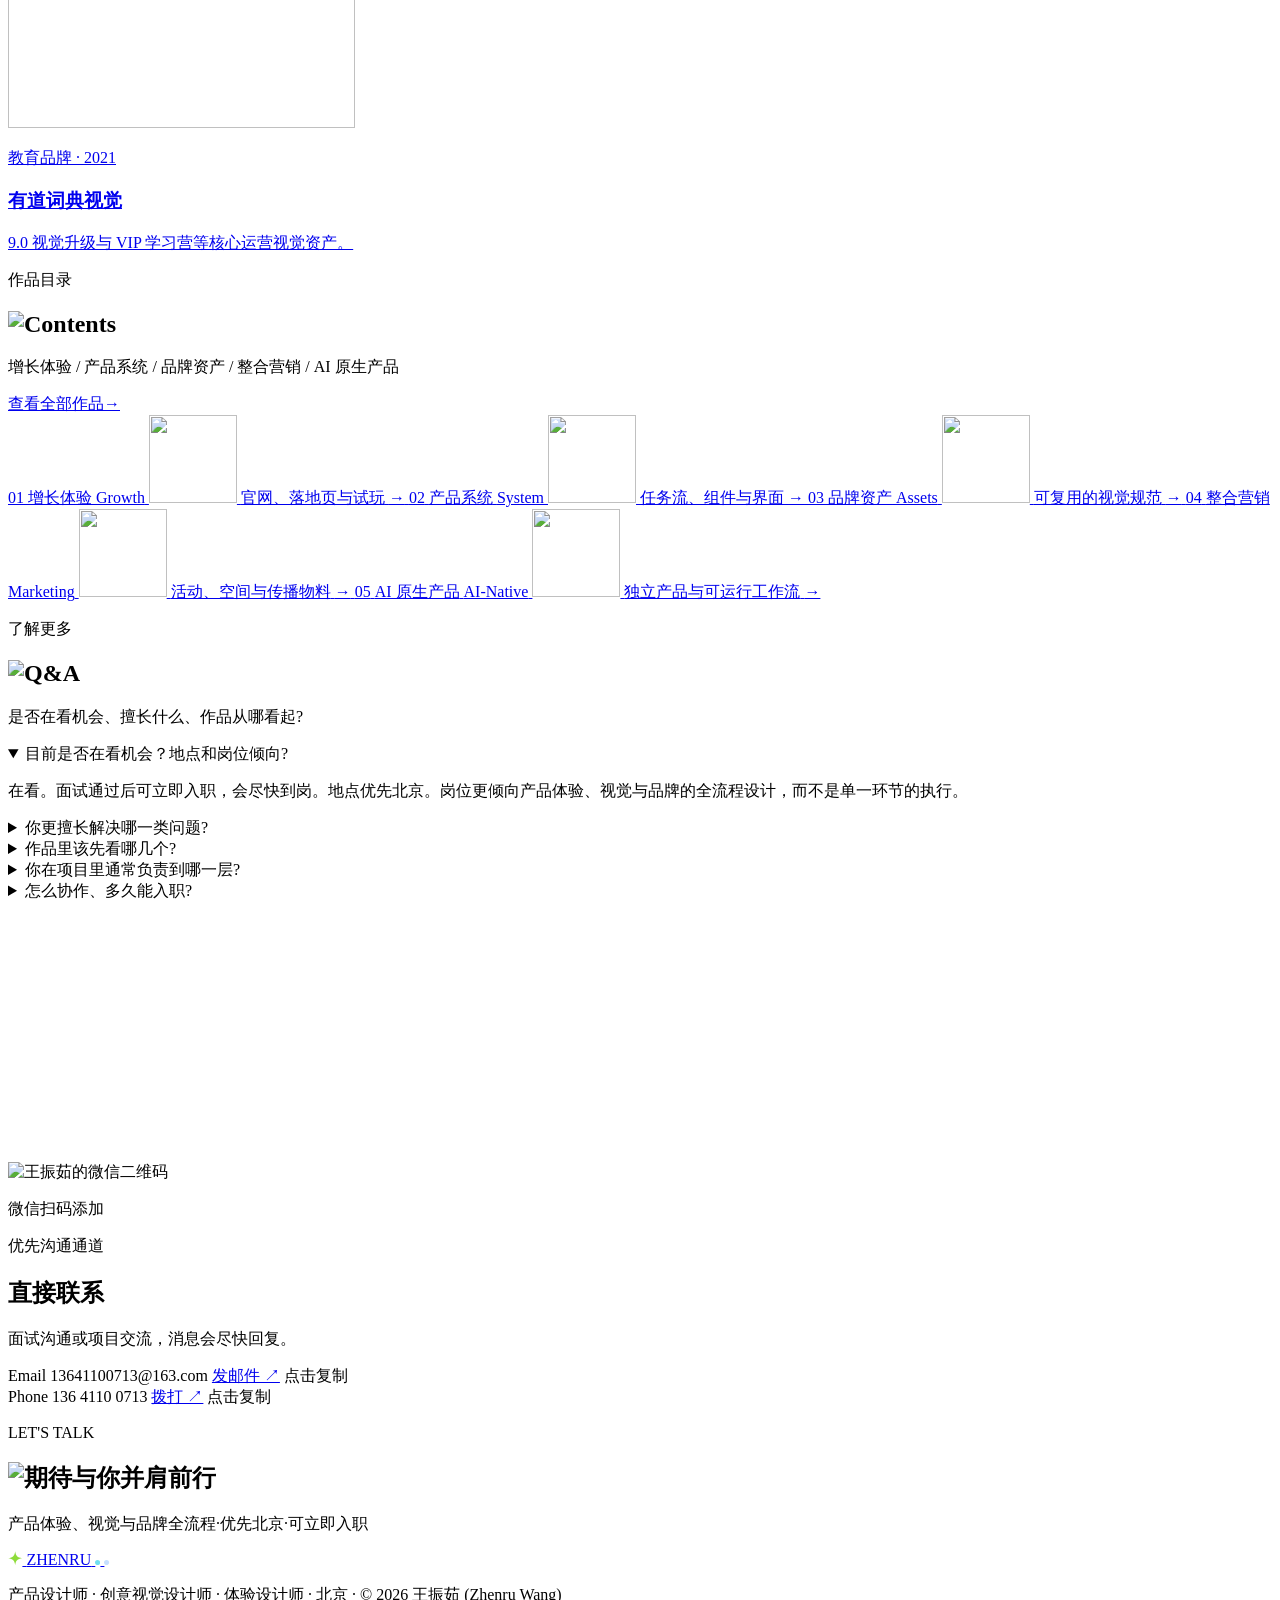
==== commit 55f8b6f3: "Replace the portfolio catalog with the current Figma chapters. Point the five work sections at the p" ====
--- a/index.html
+++ b/index.html
@@ -1,2 +1,2 @@
-<!DOCTYPE html><html lang="zh-CN"> <head><meta charset="utf-8"><meta name="viewport" content="width=device-width, initial-scale=1"><title>王振茹 · 设计作品集</title><meta name="description" content="王振茹（Zhenru Wang）—— 北京的产品体验与视觉设计师。途游 / 飞书 / 有道 · 2021–2026，擅长产品体验设计、品牌视觉与 AI 协同创作。"><meta name="author" content="王振茹 (Zhenru Wang)"><meta name="theme-color" content="#0F2E2E"><link rel="canonical" href="https://example.github.io/-wzr-portfolio/"><link rel="icon" type="image/svg+xml" href="/-wzr-portfolio/favicon.svg"><meta property="og:type" content="website"><meta property="og:locale" content="zh_CN"><meta property="og:title" content="王振茹 · 设计作品集"><meta property="og:description" content="王振茹（Zhenru Wang）—— 北京的产品体验与视觉设计师。途游 / 飞书 / 有道 · 2021–2026，擅长产品体验设计、品牌视觉与 AI 协同创作。"><meta property="og:url" content="https://example.github.io/-wzr-portfolio/"><meta name="twitter:card" content="summary"><meta name="twitter:title" content="王振茹 · 设计作品集"><meta name="twitter:description" content="王振茹（Zhenru Wang）—— 北京的产品体验与视觉设计师。途游 / 飞书 / 有道 · 2021–2026，擅长产品体验设计、品牌视觉与 AI 协同创作。"><style>@font-face{font-family:'Plus Jakarta Sans';src:url('/-wzr-portfolio/fonts/plus-jakarta-sans-400.woff2') format('woff2');font-weight:400;font-style:normal;font-display:swap;}@font-face{font-family:'Plus Jakarta Sans';src:url('/-wzr-portfolio/fonts/plus-jakarta-sans-500.woff2') format('woff2');font-weight:500;font-style:normal;font-display:swap;}@font-face{font-family:'Plus Jakarta Sans';src:url('/-wzr-portfolio/fonts/plus-jakarta-sans-600.woff2') format('woff2');font-weight:600;font-style:normal;font-display:swap;}@font-face{font-family:'Plus Jakarta Sans';src:url('/-wzr-portfolio/fonts/plus-jakarta-sans-700.woff2') format('woff2');font-weight:700;font-style:normal;font-display:swap;}@font-face{font-family:'Noto Sans SC';src:url('/-wzr-portfolio/fonts/noto-sans-sc-400.woff2') format('woff2');font-weight:400;font-style:normal;font-display:swap;}@font-face{font-family:'Noto Sans SC';src:url('/-wzr-portfolio/fonts/noto-sans-sc-500.woff2') format('woff2');font-weight:500;font-style:normal;font-display:swap;}@font-face{font-family:'Noto Sans SC';src:url('/-wzr-portfolio/fonts/noto-sans-sc-600.woff2') format('woff2');font-weight:600;font-style:normal;font-display:swap;}@font-face{font-family:'Noto Sans SC';src:url('/-wzr-portfolio/fonts/noto-sans-sc-700.woff2') format('woff2');font-weight:700;font-style:normal;font-display:swap;}@font-face{font-family:'Fredoka';src:url('/-wzr-portfolio/fonts/fredoka-600.woff2') format('woff2');font-weight:600;font-style:normal;font-display:swap;}@font-face{font-family:'Fredoka';src:url('/-wzr-portfolio/fonts/fredoka-700.woff2') format('woff2');font-weight:700;font-style:normal;font-display:swap;}@font-face{font-family:'ZCOOL KuaiLe';src:url('/-wzr-portfolio/fonts/zcool-kuaile-400.woff2') format('woff2');font-weight:400;font-style:normal;font-display:swap;}@font-face{font-family:'Long Cang';src:url('/-wzr-portfolio/fonts/long-cang-400.woff2') format('woff2');font-weight:400;font-style:normal;font-display:swap;}</style><link rel="stylesheet" href="/-wzr-portfolio/_astro/contact.BLaqrDSW.css"></head> <body data-page="home">  <a class="skip" href="#main">跳到正文</a> <header class="nav" id="top"> <div class="nav__inner"> <a class="nav__logo" href="#home" aria-label="Portfolio · 回到主页"> <img src="/-wzr-portfolio/assets/logo-portfolio.svg" alt="Portfolio" width="169" height="46"> </a> <nav class="nav__links" aria-label="主导航"> <a href="#home" data-nav="home"> 主页 </a><a href="#contents" data-nav="contents"> 作品集 </a><a href="/-wzr-portfolio/resume/" data-nav> 个人简历 </a> </nav> <a class="btn btn--lime nav__cta" href="/-wzr-portfolio/contact/"><span>联系我</span><span class="btn__arrow" aria-hidden="true">→</span></a> <button class="nav__toggle" type="button" aria-expanded="false" aria-controls="mobile-menu" aria-label="打开菜单"> <span></span><span></span> </button> </div> <div class="nav__mobile" id="mobile-menu" hidden> <a href="#home">主页</a><a href="#contents">作品集</a><a href="/-wzr-portfolio/resume/">个人简历</a> <a href="/-wzr-portfolio/contact/" class="nav__mobile-cta">联系我 →</a> </div> </header> <main id="main">   <section class="hero hero--bg" id="home" aria-label="首屏" style="background-image:url('/-wzr-portfolio/assets/hero-bg.webp')"> <svg class="hero__swoosh" viewBox="0 0 1440 830" preserveAspectRatio="none" aria-hidden="true"> <path d="M420 -40 C 150 120, 120 520, 520 760"></path> <path d="M720 -60 C 560 160, 640 560, 1180 720"></path> <path d="M1500 300 C 1400 420, 1400 700, 1460 880"></path> </svg> <div class="hero__content"> <h1 class="lettering lettering--hero lettering--cjk lettering--img"><img src="/-wzr-portfolio/assets/hero-title.svg" alt="设计作品集" class="lettering__img" width="824" height="320" decoding="async"></h1> <p class="hero__tagline">产品体验设计<span class="sep" aria-hidden="true">•</span>品牌视觉<span class="sep" aria-hidden="true">•</span>AI 协同创作</p> <p class="hero__meta">途游 / 飞书 / 有道 · 2021–2026</p> <div class="hero__actions"> <a class="btn btn--dark" href="#contents"><span>浏览作品</span></a><a class="btn btn--outline" href="/-wzr-portfolio/resume/"><span>查看简历</span></a> </div> </div> <p class="hero__corner hero__corner--l">DESIGN BY ZHEN RU / 2021–2026</p> <p class="hero__corner hero__corner--r">BASED IN BEIJING</p> </section>  <section class="about" id="about" aria-labelledby="about-eyebrow"> <div class="wrap about__grid"> <div class="about__intro"> <p class="eyebrow" id="about-eyebrow">关于我</p> <h2 class="lettering lettering--hello lettering--latin lettering--img"><img src="/-wzr-portfolio/assets/title-hello.svg" alt="Hello" class="lettering__img" width="169" height="100" decoding="async"></h2> <p class="about__hand">我是王振茹，深耕教育科技、企业服务、互动文娱三大赛道。擅长以设计策略驱动业务增长，具备从 0-1 构建 B 端产品系统与 C 端品牌营销的能力。求职城市：北京。</p> </div> <div class="about__photo about__photo--framed"> <img src="/-wzr-portfolio/assets/portrait-framed.png" alt="王振茹的个人照片" width="300" height="283" loading="lazy"> </div> <ul class="about__list"> <li class="accent--mint"> <a class="about__item" href="#tl-5"><h3>鲁美 · 视觉传达</h3><p>2017–2021 · 广告与综合媒介工作室。用视觉把系统和品牌连在一起。</p></a> </li><li class="accent--purple"> <a class="about__item" href="#resume"><h3>途游 · 飞书 · 有道</h3><p>UI/UX 设计师 · 创意设计师 · 视觉设计。从设计落地走向产品。</p></a> </li><li class="accent--purple"> <a class="about__item" href="/-wzr-portfolio/resume/#skills"><h3>UI · 视觉 · AI</h3><p>产品全链路设计：从体验搭建、视觉规范落地，到推动方案上线</p></a> </li> </ul> </div> </section>  <section class="aurora resume" id="resume" aria-labelledby="resume-eyebrow"> <div class="wrap"> <div class="sec-head"> <div> <p class="eyebrow" id="resume-eyebrow">履历</p> <h2 class="lettering lettering--resume lettering--latin lettering--img"><img src="/-wzr-portfolio/assets/title-resume.svg" alt="Resume" class="lettering__img" width="291" height="100" decoding="async"></h2> <p class="sec-sub">点译<span class="sep-dot">·</span>途游<span class="sep-dot">·</span>飞书<span class="sep-dot">·</span>有道<span class="sep-dot">·</span>鲁美</p> </div> <a class="btn btn--lime" href="/-wzr-portfolio/resume/"><span>查看完整简历</span><span class="btn__arrow" aria-hidden="true">→</span></a> </div> <ol class="resume__list"> <li id="tl-1"> <a class="resume-card" href="/-wzr-portfolio/resume/#job-1"> <span class="pill pill--cyan">2026.4 – 至今</span> <div> <p class="resume-card__role">独立开发者</p> <h3 class="resume-card__org">点译<span class="sep-dot">·</span>eDrop</h3> <p class="resume-card__desc">资深 macOS 开发者兼 UI 设计师，从 0 到 1 独立完成点译 · eDrop 的产品定义、交互与视觉，并落地成可运行的 Mac 桌面应用：选中即译、划词本、桌面挂件。已上架 GitHub v0.3.17。</p> </div> </a> </li><li id="tl-2"> <a class="resume-card" href="/-wzr-portfolio/resume/#job-2"> <span class="pill pill--mint">2024.7 – 2026.4</span> <div> <p class="resume-card__role">UI / UX 设计师</p> <h3 class="resume-card__org">在线途游（北京）科技有限公司<span class="sep-dot">·</span>平台中心</h3> <p class="resume-card__desc">开发者平台与游戏官网矩阵 0–1，沉淀品牌资产，并落地 AI Agent 工作流与知识库。</p> </div> </a> </li><li id="tl-3"> <a class="resume-card" href="/-wzr-portfolio/resume/#job-3"> <span class="pill pill--blue">2021.7 – 2024.1</span> <div> <p class="resume-card__role">驻场创意设计师</p> <h3 class="resume-card__org">北京字节跳动科技有限公司<span class="sep-dot">·</span>飞书 Lark Design</h3> <p class="resume-card__desc">飞书市场活动与商业化增长设计，负责飞书海内外官网与发布会体验产品。用场景化案例把体验做成增长触点。</p> </div> </a> </li><li id="tl-4"> <a class="resume-card" href="/-wzr-portfolio/resume/#job-4"> <span class="pill pill--purple">2020.6 – 2021.3</span> <div> <p class="resume-card__role">运营视觉设计师</p> <h3 class="resume-card__org">网易有道信息技术（北京）有限公司<span class="sep-dot">·</span>词典产品部</h3> <p class="resume-card__desc">词典 9.0 品牌视觉升级，搭建 VIP 学习营、教材礼盒与品牌物料体系。</p> </div> </a> </li><li id="tl-5"> <a class="resume-card" href="/-wzr-portfolio/resume/#edu"> <span class="pill pill--purple">2017 — 2021</span> <div> <p class="resume-card__role">广告与综合媒设计</p> <h3 class="resume-card__org">鲁迅美术学院<span class="sep-dot">·</span>视觉传达设计学院</h3> <p class="resume-card__desc">双一流艺术院校毕业，全日制本科。学习视觉系统与品牌叙事研究。</p> </div> </a> </li> </ol> </div> </section>  <section class="growth" id="growth" aria-labelledby="growth-title"> <div class="wrap center"> <p class="eyebrow">成长轨迹</p> <h2 class="plain-title" id="growth-title">院校与任职</h2> <p class="sec-sub">鲁美 → 有道 → 飞书 → 途游</p> </div> <div class="marquee" aria-label="院校与任职公司"> <div class="marquee__track"> <a class="logo-chip" href="#tl-5" aria-label="鲁迅美术学院 · 查看对应经历"><img src="/-wzr-portfolio/assets/logo-lumei.png" alt="鲁迅美术学院" width="149" height="38"></a><a class="logo-chip" href="#tl-4" aria-label="有道 · 查看对应经历"><img src="/-wzr-portfolio/assets/logo-youdao.png" alt="有道" width="142" height="29"></a><a class="logo-chip" href="#tl-3" aria-label="飞书 · 查看对应经历"><img src="/-wzr-portfolio/assets/logo-feishu.svg" alt="飞书" width="149" height="40"></a><a class="logo-chip" href="#tl-2" aria-label="途游游戏 · 查看对应经历"><img src="/-wzr-portfolio/assets/logo-tuyou.svg" alt="途游游戏" width="149" height="40"></a><a class="logo-chip" href="#tl-5" aria-hidden="true" tabindex="-1"><img src="/-wzr-portfolio/assets/logo-lumei.png" alt="鲁迅美术学院" width="149" height="38"></a><a class="logo-chip" href="#tl-4" aria-hidden="true" tabindex="-1"><img src="/-wzr-portfolio/assets/logo-youdao.png" alt="有道" width="142" height="29"></a><a class="logo-chip" href="#tl-3" aria-hidden="true" tabindex="-1"><img src="/-wzr-portfolio/assets/logo-feishu.svg" alt="飞书" width="149" height="40"></a><a class="logo-chip" href="#tl-2" aria-hidden="true" tabindex="-1"><img src="/-wzr-portfolio/assets/logo-tuyou.svg" alt="途游游戏" width="149" height="40"></a><a class="logo-chip" href="#tl-5" aria-hidden="true" tabindex="-1"><img src="/-wzr-portfolio/assets/logo-lumei.png" alt="鲁迅美术学院" width="149" height="38"></a><a class="logo-chip" href="#tl-4" aria-hidden="true" tabindex="-1"><img src="/-wzr-portfolio/assets/logo-youdao.png" alt="有道" width="142" height="29"></a><a class="logo-chip" href="#tl-3" aria-hidden="true" tabindex="-1"><img src="/-wzr-portfolio/assets/logo-feishu.svg" alt="飞书" width="149" height="40"></a><a class="logo-chip" href="#tl-2" aria-hidden="true" tabindex="-1"><img src="/-wzr-portfolio/assets/logo-tuyou.svg" alt="途游游戏" width="149" height="40"></a><a class="logo-chip" href="#tl-5" aria-hidden="true" tabindex="-1"><img src="/-wzr-portfolio/assets/logo-lumei.png" alt="鲁迅美术学院" width="149" height="38"></a><a class="logo-chip" href="#tl-4" aria-hidden="true" tabindex="-1"><img src="/-wzr-portfolio/assets/logo-youdao.png" alt="有道" width="142" height="29"></a><a class="logo-chip" href="#tl-3" aria-hidden="true" tabindex="-1"><img src="/-wzr-portfolio/assets/logo-feishu.svg" alt="飞书" width="149" height="40"></a><a class="logo-chip" href="#tl-2" aria-hidden="true" tabindex="-1"><img src="/-wzr-portfolio/assets/logo-tuyou.svg" alt="途游游戏" width="149" height="40"></a> </div> </div> <div class="wrap growth__cards"> <a class="growth-card" href="/-wzr-portfolio/work/system/detail/#p1"> <div class="growth-card__art has-img"> <img src="/-wzr-portfolio/assets/growth-1.svg" alt="" width="347" height="148" loading="lazy"> </div> <p class="growth-card__tag">平台体验 · 2025</p> <h3>开发者平台 0–1</h3> <p class="growth-card__desc">途游平台中心：从研究到原型的系统设计与 AI 工作流。</p> </a><a class="growth-card" href="/-wzr-portfolio/work/growth/detail/#p1"> <div class="growth-card__art has-img"> <img src="/-wzr-portfolio/assets/growth-2.svg" alt="" width="347" height="148" loading="lazy"> </div> <p class="growth-card__tag">品牌增长 · 2023</p> <h3>飞书官网增长</h3> <p class="growth-card__desc">官网与海外站点迭代，提升线索转化与品牌声量。</p> </a><a class="growth-card" href="/-wzr-portfolio/work/marketing/detail/#p9"> <div class="growth-card__art has-img"> <img src="/-wzr-portfolio/assets/growth-3.svg" alt="" width="347" height="148" loading="lazy"> </div> <p class="growth-card__tag">教育品牌 · 2021</p> <h3>有道词典视觉</h3> <p class="growth-card__desc">9.0 视觉升级与 VIP 学习营等核心运营视觉资产。</p> </a> </div> </section>  <section class="aurora contents" id="contents" aria-labelledby="contents-eyebrow"> <div class="wrap"> <div class="sec-head"> <div> <p class="eyebrow" id="contents-eyebrow">作品目录</p> <h2 class="lettering lettering--contents lettering--latin lettering--img"><img src="/-wzr-portfolio/assets/title-contents.svg" alt="Contents" class="lettering__img" width="351" height="90" decoding="async"></h2> <p class="sec-sub">商业增长 / 系统体验 / 品牌资产 / 整合营销 / 智能创作</p> </div> <a class="btn btn--lime" href="/-wzr-portfolio/work/growth/"><span>查看全部作品</span><span class="btn__arrow" aria-hidden="true">→</span></a> </div> <div class="cat-grid"> <a class="cat-card cat--green" href="/-wzr-portfolio/work/growth/"> <span class="cat-card__no">01</span> <span class="cat-card__title">商业增长</span> <span class="cat-card__en">Growth Design</span> <span class="cat-card__icon"><img src="/-wzr-portfolio/assets/cat-01.svg" alt="" width="88" height="88" loading="lazy"></span> <span class="cat-card__foot"> <span>营销矩阵与官网转化</span> <span class="cat-card__arrow" aria-hidden="true">→</span>  </span> </a><a class="cat-card cat--purple" href="/-wzr-portfolio/work/system/"> <span class="cat-card__no">02</span> <span class="cat-card__title">系统体验</span> <span class="cat-card__en">Product Systems</span> <span class="cat-card__icon"><img src="/-wzr-portfolio/assets/cat-02.svg" alt="" width="88" height="88" loading="lazy"></span> <span class="cat-card__foot"> <span>B 端产品设计系统</span> <span class="cat-card__arrow" aria-hidden="true">→</span>  </span> </a><a class="cat-card cat--cyan" href="/-wzr-portfolio/work/brand/"> <span class="cat-card__no">03</span> <span class="cat-card__title">品牌资产</span> <span class="cat-card__en">Brand Identity</span> <span class="cat-card__icon"><img src="/-wzr-portfolio/assets/cat-03.svg" alt="" width="88" height="88" loading="lazy"></span> <span class="cat-card__foot"> <span>视觉标准化与规范</span> <span class="cat-card__arrow" aria-hidden="true">→</span>  </span> </a><a class="cat-card cat--blue" href="/-wzr-portfolio/work/marketing/"> <span class="cat-card__no">04</span> <span class="cat-card__title">整合营销</span> <span class="cat-card__en">Marketing</span> <span class="cat-card__icon"><img src="/-wzr-portfolio/assets/cat-04.svg" alt="" width="88" height="88" loading="lazy"></span> <span class="cat-card__foot"> <span>全场景营销创意</span> <span class="cat-card__arrow" aria-hidden="true">→</span>  </span> </a><a class="cat-card cat--lavender" href="/-wzr-portfolio/work/ai/"> <span class="cat-card__no">05</span> <span class="cat-card__title">智能创作</span> <span class="cat-card__en">AI-Native</span> <span class="cat-card__icon"><img src="/-wzr-portfolio/assets/cat-05.svg" alt="" width="88" height="88" loading="lazy"></span> <span class="cat-card__foot"> <span>AI 原生效率实践</span> <span class="cat-card__arrow" aria-hidden="true">→</span>  </span> </a> </div> </div> </section>  <section class="qa" id="qa" aria-labelledby="qa-eyebrow"> <div class="wrap"> <p class="eyebrow" id="qa-eyebrow">了解更多</p> <h2 class="lettering lettering--qa lettering--latin lettering--img"><img src="/-wzr-portfolio/assets/title-qa.svg" alt="Q&#38;A" class="lettering__img" width="237" height="76" decoding="async"></h2> <p class="sec-sub">是否在看机会、擅长什么、作品从哪看起?</p> <div class="qa__list"> <details class="qa-item" open data-exclusive> <summary> <span>目前是否在看机会？地点和岗位倾向?</span> <span class="qa-item__icon" aria-hidden="true"></span> </summary> <div class="qa-item__body"><p>在看。面试通过后可立即入职，会尽快到岗。地点优先北京。岗位更倾向产品体验、视觉与品牌的全流程设计，而不是单一环节的执行。</p></div> </details><details class="qa-item" data-exclusive> <summary> <span>你更擅长解决哪一类问题?</span> <span class="qa-item__icon" aria-hidden="true"></span> </summary> <div class="qa-item__body"><p>过往项目多是在解决业务问题：可能是团队与产品提效，也可能是把一个技术产品做完整。不只做执行，会把诉求落到可交付方案。最近也在补 AI 原生工作流。</p></div> </details><details class="qa-item" data-exclusive> <summary> <span>作品里该先看哪几个?</span> <span class="qa-item__icon" aria-hidden="true"></span> </summary> <div class="qa-item__body"><p>比较典型的是「商业增长」和「系统体验」。品牌与整合营销主要看沉淀的规范和活动全案。智能创作还有大量项目在整理，后续会更新。</p></div> </details><details class="qa-item" data-exclusive> <summary> <span>你在项目里通常负责到哪一层?</span> <span class="qa-item__icon" aria-hidden="true"></span> </summary> <div class="qa-item__body"><p>常是半个产品的角色：从问题拆解、信息架构，到视觉落地和研发对齐，全流程参与。飞书阶段更偏执行，途游阶段更偏产品。习惯复用已沉淀的模块，而不是一次性交稿。</p></div> </details><details class="qa-item" data-exclusive> <summary> <span>怎么协作、多久能入职?</span> <span class="qa-item__icon" aria-hidden="true"></span> </summary> <div class="qa-item__body"><p>日常主要和产品、运营、研发协作，也会对接销售、发行和供应商，能把项目目标和约束讲清楚。具体入职时间可按 offer 沟通。请联系：<a href="mailto:13641100713@163.com">13641100713@163.com</a> / <a href="tel:13641100713">136 4110 0713</a>。</p></div> </details> </div> </div> </section>  <section class="aurora contact" id="contact" aria-labelledby="contact-title"> <div class="wrap contact__grid"> <div class="qr-card" id="qr"> <span class="qr-card__bubble qr-card__bubble--a" aria-hidden="true"></span> <span class="qr-card__bubble qr-card__bubble--b" aria-hidden="true"></span> <span class="deco-layer" aria-hidden="true"><svg class="deco px" style="left:86%;top:5%;width:16em;height:16em;color:#ffffff;transform:rotate(0deg)" viewBox="0 0 100 100" aria-hidden="true" focusable="false">   <path d="M50 2 C54 34 66 46 98 50 C66 54 54 66 50 98 C46 66 34 54 2 50 C34 46 46 34 50 2Z" fill="currentColor"></path>    </svg></span> <div class="qr-card__code has-img"> <img src="/-wzr-portfolio/assets/wechat-qr.png" alt="王振茹的微信二维码" width="193" height="193" loading="lazy"> </div> <p class="qr-card__title">微信扫码添加</p> <p class="qr-card__note">优先沟通通道</p> </div> <div class="contact-card"> <h2 id="contact-title">直接联系</h2> <p class="contact-card__desc">面试沟通或项目交流，消息会尽快回复。</p> <div class="contact-row contact-row--email" role="button" tabindex="0" data-copy="13641100713@163.com" data-toast="已复制邮箱" aria-label="复制邮箱 13641100713@163.com"> <span class="contact-row__label">Email</span> <span class="contact-row__value">13641100713@163.com</span> <a class="contact-row__alt" href="mailto:13641100713@163.com" aria-label="用邮件 App 发邮件">发邮件 ↗</a> <span class="contact-row__hint" aria-hidden="true">点击复制</span> </div> <div class="contact-row contact-row--phone" role="button" tabindex="0" data-copy="136 4110 0713" data-toast="已复制电话" aria-label="复制电话 136 4110 0713"> <span class="contact-row__label">Phone</span> <span class="contact-row__value">136 4110 0713</span> <a class="contact-row__alt" href="tel:13641100713" aria-label="拨打电话">拨打 ↗</a> <span class="contact-row__hint" aria-hidden="true">点击复制</span> </div> </div> </div> <div class="wrap center closing"> <p class="eyebrow eyebrow--caps">LET&#39;S TALK</p> <h2 class="lettering lettering--together lettering--cjk lettering--img"><img src="/-wzr-portfolio/assets/title-lets-talk.svg" alt="期待与你并肩前行" class="lettering__img" width="516" height="240" decoding="async"></h2> <p class="closing__note">产品体验、视觉与品牌全流程<span class="sep-dot">·</span>优先北京<span class="sep-dot">·</span>可立即入职</p> </div> </section>  </main> <footer class="footer"> <div class="wrap footer__inner"> <a class="footer__brand" href="#top" data-top aria-label="回到顶部"> <svg class="deco deco--inline" style="width:0.9em;height:0.9em;color:#8EDC3A;transform:rotate(0deg)" viewBox="0 0 100 100" aria-hidden="true" focusable="false">   <path d="M50 2 C54 34 66 46 98 50 C66 54 54 66 50 98 C46 66 34 54 2 50 C34 46 46 34 50 2Z" fill="currentColor"></path>    </svg> <span>ZHENRU</span> <svg class="deco deco--inline" style="width:0.32em;height:0.32em;color:#6FE0F0;transform:rotate(0deg)" viewBox="0 0 100 100" aria-hidden="true" focusable="false">      <circle cx="50" cy="50" r="50" fill="currentColor"></circle> </svg> <svg class="deco deco--inline" style="width:0.32em;height:0.32em;color:#C6E0FF;transform:rotate(0deg)" viewBox="0 0 100 100" aria-hidden="true" focusable="false">      <circle cx="50" cy="50" r="50" fill="currentColor"></circle> </svg> </a> <p class="footer__roles">产品设计师 · 创意视觉设计师 · 体验设计师 · 北京 · © 2026 王振茹 (Zhenru Wang)</p> </div> </footer> <div class="toast" role="status" aria-live="polite" hidden>即将上线，敬请期待 ✦</div> <script type="module" src="/-wzr-portfolio/_astro/Page.astro_astro_type_script_index_0_lang.DzHEGkLb.js"></script>  <script data-goatcounter="https://zhenru.goatcounter.com/count"
+<!DOCTYPE html><html lang="zh-CN"> <head><meta charset="utf-8"><meta name="viewport" content="width=device-width, initial-scale=1"><title>王振茹 · 设计作品集</title><meta name="description" content="王振茹（Zhenru Wang）—— 北京的产品体验与视觉设计师。途游 / 飞书 / 有道 · 2021–2026，擅长产品体验设计、品牌视觉与 AI 协同创作。"><meta name="author" content="王振茹 (Zhenru Wang)"><meta name="theme-color" content="#0F2E2E"><link rel="canonical" href="https://example.github.io/-wzr-portfolio/"><link rel="icon" type="image/svg+xml" href="/-wzr-portfolio/favicon.svg"><meta property="og:type" content="website"><meta property="og:locale" content="zh_CN"><meta property="og:title" content="王振茹 · 设计作品集"><meta property="og:description" content="王振茹（Zhenru Wang）—— 北京的产品体验与视觉设计师。途游 / 飞书 / 有道 · 2021–2026，擅长产品体验设计、品牌视觉与 AI 协同创作。"><meta property="og:url" content="https://example.github.io/-wzr-portfolio/"><meta name="twitter:card" content="summary"><meta name="twitter:title" content="王振茹 · 设计作品集"><meta name="twitter:description" content="王振茹（Zhenru Wang）—— 北京的产品体验与视觉设计师。途游 / 飞书 / 有道 · 2021–2026，擅长产品体验设计、品牌视觉与 AI 协同创作。"><style>@font-face{font-family:'Plus Jakarta Sans';src:url('/-wzr-portfolio/fonts/plus-jakarta-sans-400.woff2') format('woff2');font-weight:400;font-style:normal;font-display:swap;}@font-face{font-family:'Plus Jakarta Sans';src:url('/-wzr-portfolio/fonts/plus-jakarta-sans-500.woff2') format('woff2');font-weight:500;font-style:normal;font-display:swap;}@font-face{font-family:'Plus Jakarta Sans';src:url('/-wzr-portfolio/fonts/plus-jakarta-sans-600.woff2') format('woff2');font-weight:600;font-style:normal;font-display:swap;}@font-face{font-family:'Plus Jakarta Sans';src:url('/-wzr-portfolio/fonts/plus-jakarta-sans-700.woff2') format('woff2');font-weight:700;font-style:normal;font-display:swap;}@font-face{font-family:'Noto Sans SC';src:url('/-wzr-portfolio/fonts/noto-sans-sc-400.woff2') format('woff2');font-weight:400;font-style:normal;font-display:swap;}@font-face{font-family:'Noto Sans SC';src:url('/-wzr-portfolio/fonts/noto-sans-sc-500.woff2') format('woff2');font-weight:500;font-style:normal;font-display:swap;}@font-face{font-family:'Noto Sans SC';src:url('/-wzr-portfolio/fonts/noto-sans-sc-600.woff2') format('woff2');font-weight:600;font-style:normal;font-display:swap;}@font-face{font-family:'Noto Sans SC';src:url('/-wzr-portfolio/fonts/noto-sans-sc-700.woff2') format('woff2');font-weight:700;font-style:normal;font-display:swap;}@font-face{font-family:'Fredoka';src:url('/-wzr-portfolio/fonts/fredoka-600.woff2') format('woff2');font-weight:600;font-style:normal;font-display:swap;}@font-face{font-family:'Fredoka';src:url('/-wzr-portfolio/fonts/fredoka-700.woff2') format('woff2');font-weight:700;font-style:normal;font-display:swap;}@font-face{font-family:'ZCOOL KuaiLe';src:url('/-wzr-portfolio/fonts/zcool-kuaile-400.woff2') format('woff2');font-weight:400;font-style:normal;font-display:swap;}@font-face{font-family:'Long Cang';src:url('/-wzr-portfolio/fonts/long-cang-400.woff2') format('woff2');font-weight:400;font-style:normal;font-display:swap;}</style><link rel="stylesheet" href="/-wzr-portfolio/_astro/contact.BLaqrDSW.css"></head> <body data-page="home">  <a class="skip" href="#main">跳到正文</a> <header class="nav" id="top"> <div class="nav__inner"> <a class="nav__logo" href="#home" aria-label="Portfolio · 回到主页"> <img src="/-wzr-portfolio/assets/logo-portfolio.svg" alt="Portfolio" width="169" height="46"> </a> <nav class="nav__links" aria-label="主导航"> <a href="#home" data-nav="home"> 主页 </a><a href="#contents" data-nav="contents"> 作品集 </a><a href="/-wzr-portfolio/resume/" data-nav> 个人简历 </a> </nav> <a class="btn btn--lime nav__cta" href="/-wzr-portfolio/contact/"><span>联系我</span><span class="btn__arrow" aria-hidden="true">→</span></a> <button class="nav__toggle" type="button" aria-expanded="false" aria-controls="mobile-menu" aria-label="打开菜单"> <span></span><span></span> </button> </div> <div class="nav__mobile" id="mobile-menu" hidden> <a href="#home">主页</a><a href="#contents">作品集</a><a href="/-wzr-portfolio/resume/">个人简历</a> <a href="/-wzr-portfolio/contact/" class="nav__mobile-cta">联系我 →</a> </div> </header> <main id="main">   <section class="hero hero--bg" id="home" aria-label="首屏" style="background-image:url('/-wzr-portfolio/assets/hero-bg.webp')"> <svg class="hero__swoosh" viewBox="0 0 1440 830" preserveAspectRatio="none" aria-hidden="true"> <path d="M420 -40 C 150 120, 120 520, 520 760"></path> <path d="M720 -60 C 560 160, 640 560, 1180 720"></path> <path d="M1500 300 C 1400 420, 1400 700, 1460 880"></path> </svg> <div class="hero__content"> <h1 class="lettering lettering--hero lettering--cjk lettering--img"><img src="/-wzr-portfolio/assets/hero-title.svg" alt="设计作品集" class="lettering__img" width="824" height="320" decoding="async"></h1> <p class="hero__tagline">产品体验设计<span class="sep" aria-hidden="true">•</span>品牌视觉<span class="sep" aria-hidden="true">•</span>AI 协同创作</p> <p class="hero__meta">途游 / 飞书 / 有道 · 2021–2026</p> <div class="hero__actions"> <a class="btn btn--dark" href="#contents"><span>浏览作品</span></a><a class="btn btn--outline" href="/-wzr-portfolio/resume/"><span>查看简历</span></a> </div> </div> <p class="hero__corner hero__corner--l">DESIGN BY ZHEN RU / 2021–2026</p> <p class="hero__corner hero__corner--r">BASED IN BEIJING</p> </section>  <section class="about" id="about" aria-labelledby="about-eyebrow"> <div class="wrap about__grid"> <div class="about__intro"> <p class="eyebrow" id="about-eyebrow">关于我</p> <h2 class="lettering lettering--hello lettering--latin lettering--img"><img src="/-wzr-portfolio/assets/title-hello.svg" alt="Hello" class="lettering__img" width="169" height="100" decoding="async"></h2> <p class="about__hand">我是王振茹，深耕教育科技、企业服务、互动文娱三大赛道。擅长以设计策略驱动业务增长，具备从 0-1 构建 B 端产品系统与 C 端品牌营销的能力。求职城市：北京。</p> </div> <div class="about__photo about__photo--framed"> <img src="/-wzr-portfolio/assets/portrait-framed.png" alt="王振茹的个人照片" width="300" height="283" loading="lazy"> </div> <ul class="about__list"> <li class="accent--mint"> <a class="about__item" href="#tl-5"><h3>鲁美 · 视觉传达</h3><p>2017–2021 · 广告与综合媒介工作室。用视觉把系统和品牌连在一起。</p></a> </li><li class="accent--purple"> <a class="about__item" href="#resume"><h3>途游 · 飞书 · 有道</h3><p>UI/UX 设计师 · 创意设计师 · 视觉设计。从设计落地走向产品。</p></a> </li><li class="accent--purple"> <a class="about__item" href="/-wzr-portfolio/resume/#skills"><h3>UI · 视觉 · AI</h3><p>产品全链路设计：从体验搭建、视觉规范落地，到推动方案上线</p></a> </li> </ul> </div> </section>  <section class="aurora resume" id="resume" aria-labelledby="resume-eyebrow"> <div class="wrap"> <div class="sec-head"> <div> <p class="eyebrow" id="resume-eyebrow">履历</p> <h2 class="lettering lettering--resume lettering--latin lettering--img"><img src="/-wzr-portfolio/assets/title-resume.svg" alt="Resume" class="lettering__img" width="291" height="100" decoding="async"></h2> <p class="sec-sub">点译<span class="sep-dot">·</span>途游<span class="sep-dot">·</span>飞书<span class="sep-dot">·</span>有道<span class="sep-dot">·</span>鲁美</p> </div> <a class="btn btn--lime" href="/-wzr-portfolio/resume/"><span>查看完整简历</span><span class="btn__arrow" aria-hidden="true">→</span></a> </div> <ol class="resume__list"> <li id="tl-1"> <a class="resume-card" href="/-wzr-portfolio/resume/#job-1"> <span class="pill pill--cyan">2026.4 – 至今</span> <div> <p class="resume-card__role">独立开发者</p> <h3 class="resume-card__org">点译<span class="sep-dot">·</span>eDrop</h3> <p class="resume-card__desc">资深 macOS 开发者兼 UI 设计师，从 0 到 1 独立完成点译 · eDrop 的产品定义、交互与视觉，并落地成可运行的 Mac 桌面应用：选中即译、划词本、桌面挂件。已上架 GitHub v0.3.17。</p> </div> </a> </li><li id="tl-2"> <a class="resume-card" href="/-wzr-portfolio/resume/#job-2"> <span class="pill pill--mint">2024.7 – 2026.4</span> <div> <p class="resume-card__role">UI / UX 设计师</p> <h3 class="resume-card__org">在线途游（北京）科技有限公司<span class="sep-dot">·</span>平台中心</h3> <p class="resume-card__desc">开发者平台与游戏官网矩阵 0–1，沉淀品牌资产，并落地 AI Agent 工作流与知识库。</p> </div> </a> </li><li id="tl-3"> <a class="resume-card" href="/-wzr-portfolio/resume/#job-3"> <span class="pill pill--blue">2021.7 – 2024.1</span> <div> <p class="resume-card__role">驻场创意设计师</p> <h3 class="resume-card__org">北京字节跳动科技有限公司<span class="sep-dot">·</span>飞书 Lark Design</h3> <p class="resume-card__desc">飞书市场活动与商业化增长设计，负责飞书海内外官网与发布会体验产品。用场景化案例把体验做成增长触点。</p> </div> </a> </li><li id="tl-4"> <a class="resume-card" href="/-wzr-portfolio/resume/#job-4"> <span class="pill pill--purple">2020.6 – 2021.3</span> <div> <p class="resume-card__role">运营视觉设计师</p> <h3 class="resume-card__org">网易有道信息技术（北京）有限公司<span class="sep-dot">·</span>词典产品部</h3> <p class="resume-card__desc">词典 9.0 品牌视觉升级，搭建 VIP 学习营、教材礼盒与品牌物料体系。</p> </div> </a> </li><li id="tl-5"> <a class="resume-card" href="/-wzr-portfolio/resume/#edu"> <span class="pill pill--purple">2017 — 2021</span> <div> <p class="resume-card__role">广告与综合媒设计</p> <h3 class="resume-card__org">鲁迅美术学院<span class="sep-dot">·</span>视觉传达设计学院</h3> <p class="resume-card__desc">双一流艺术院校毕业，全日制本科。学习视觉系统与品牌叙事研究。</p> </div> </a> </li> </ol> </div> </section>  <section class="growth" id="growth" aria-labelledby="growth-title"> <div class="wrap center"> <p class="eyebrow">成长轨迹</p> <h2 class="plain-title" id="growth-title">院校与任职</h2> <p class="sec-sub">鲁美 → 有道 → 飞书 → 途游</p> </div> <div class="marquee" aria-label="院校与任职公司"> <div class="marquee__track"> <a class="logo-chip" href="#tl-5" aria-label="鲁迅美术学院 · 查看对应经历"><img src="/-wzr-portfolio/assets/logo-lumei.png" alt="鲁迅美术学院" width="149" height="38"></a><a class="logo-chip" href="#tl-4" aria-label="有道 · 查看对应经历"><img src="/-wzr-portfolio/assets/logo-youdao.png" alt="有道" width="142" height="29"></a><a class="logo-chip" href="#tl-3" aria-label="飞书 · 查看对应经历"><img src="/-wzr-portfolio/assets/logo-feishu.svg" alt="飞书" width="149" height="40"></a><a class="logo-chip" href="#tl-2" aria-label="途游游戏 · 查看对应经历"><img src="/-wzr-portfolio/assets/logo-tuyou.svg" alt="途游游戏" width="149" height="40"></a><a class="logo-chip" href="#tl-5" aria-hidden="true" tabindex="-1"><img src="/-wzr-portfolio/assets/logo-lumei.png" alt="鲁迅美术学院" width="149" height="38"></a><a class="logo-chip" href="#tl-4" aria-hidden="true" tabindex="-1"><img src="/-wzr-portfolio/assets/logo-youdao.png" alt="有道" width="142" height="29"></a><a class="logo-chip" href="#tl-3" aria-hidden="true" tabindex="-1"><img src="/-wzr-portfolio/assets/logo-feishu.svg" alt="飞书" width="149" height="40"></a><a class="logo-chip" href="#tl-2" aria-hidden="true" tabindex="-1"><img src="/-wzr-portfolio/assets/logo-tuyou.svg" alt="途游游戏" width="149" height="40"></a><a class="logo-chip" href="#tl-5" aria-hidden="true" tabindex="-1"><img src="/-wzr-portfolio/assets/logo-lumei.png" alt="鲁迅美术学院" width="149" height="38"></a><a class="logo-chip" href="#tl-4" aria-hidden="true" tabindex="-1"><img src="/-wzr-portfolio/assets/logo-youdao.png" alt="有道" width="142" height="29"></a><a class="logo-chip" href="#tl-3" aria-hidden="true" tabindex="-1"><img src="/-wzr-portfolio/assets/logo-feishu.svg" alt="飞书" width="149" height="40"></a><a class="logo-chip" href="#tl-2" aria-hidden="true" tabindex="-1"><img src="/-wzr-portfolio/assets/logo-tuyou.svg" alt="途游游戏" width="149" height="40"></a><a class="logo-chip" href="#tl-5" aria-hidden="true" tabindex="-1"><img src="/-wzr-portfolio/assets/logo-lumei.png" alt="鲁迅美术学院" width="149" height="38"></a><a class="logo-chip" href="#tl-4" aria-hidden="true" tabindex="-1"><img src="/-wzr-portfolio/assets/logo-youdao.png" alt="有道" width="142" height="29"></a><a class="logo-chip" href="#tl-3" aria-hidden="true" tabindex="-1"><img src="/-wzr-portfolio/assets/logo-feishu.svg" alt="飞书" width="149" height="40"></a><a class="logo-chip" href="#tl-2" aria-hidden="true" tabindex="-1"><img src="/-wzr-portfolio/assets/logo-tuyou.svg" alt="途游游戏" width="149" height="40"></a> </div> </div> <div class="wrap growth__cards"> <a class="growth-card" href="/-wzr-portfolio/work/system/detail/#p1"> <div class="growth-card__art has-img"> <img src="/-wzr-portfolio/assets/growth-1.svg" alt="" width="347" height="148" loading="lazy"> </div> <p class="growth-card__tag">平台体验 · 2025</p> <h3>开发者平台 0–1</h3> <p class="growth-card__desc">途游平台中心：从研究到原型的系统设计与 AI 工作流。</p> </a><a class="growth-card" href="/-wzr-portfolio/work/growth/detail/#p1"> <div class="growth-card__art has-img"> <img src="/-wzr-portfolio/assets/growth-2.svg" alt="" width="347" height="148" loading="lazy"> </div> <p class="growth-card__tag">品牌增长 · 2023</p> <h3>飞书官网增长</h3> <p class="growth-card__desc">官网与海外站点迭代，提升线索转化与品牌声量。</p> </a><a class="growth-card" href="/-wzr-portfolio/work/brand/detail/#p4"> <div class="growth-card__art has-img"> <img src="/-wzr-portfolio/assets/growth-3.svg" alt="" width="347" height="148" loading="lazy"> </div> <p class="growth-card__tag">教育品牌 · 2021</p> <h3>有道词典视觉</h3> <p class="growth-card__desc">9.0 视觉升级与 VIP 学习营等核心运营视觉资产。</p> </a> </div> </section>  <section class="aurora contents" id="contents" aria-labelledby="contents-eyebrow"> <div class="wrap"> <div class="sec-head"> <div> <p class="eyebrow" id="contents-eyebrow">作品目录</p> <h2 class="lettering lettering--contents lettering--latin lettering--img"><img src="/-wzr-portfolio/assets/title-contents.svg" alt="Contents" class="lettering__img" width="351" height="90" decoding="async"></h2> <p class="sec-sub">增长体验 / 产品系统 / 品牌资产 / 整合营销 / AI 原生产品</p> </div> <a class="btn btn--lime" href="/-wzr-portfolio/work/growth/"><span>查看全部作品</span><span class="btn__arrow" aria-hidden="true">→</span></a> </div> <div class="cat-grid"> <a class="cat-card cat--green" href="/-wzr-portfolio/work/growth/"> <span class="cat-card__no">01</span> <span class="cat-card__title">增长体验</span> <span class="cat-card__en">Growth</span> <span class="cat-card__icon"><img src="/-wzr-portfolio/assets/cat-01.svg" alt="" width="88" height="88" loading="lazy"></span> <span class="cat-card__foot"> <span>官网、落地页与试玩</span> <span class="cat-card__arrow" aria-hidden="true">→</span>  </span> </a><a class="cat-card cat--purple" href="/-wzr-portfolio/work/system/"> <span class="cat-card__no">02</span> <span class="cat-card__title">产品系统</span> <span class="cat-card__en">System</span> <span class="cat-card__icon"><img src="/-wzr-portfolio/assets/cat-02.svg" alt="" width="88" height="88" loading="lazy"></span> <span class="cat-card__foot"> <span>任务流、组件与界面</span> <span class="cat-card__arrow" aria-hidden="true">→</span>  </span> </a><a class="cat-card cat--cyan" href="/-wzr-portfolio/work/brand/"> <span class="cat-card__no">03</span> <span class="cat-card__title">品牌资产</span> <span class="cat-card__en">Assets</span> <span class="cat-card__icon"><img src="/-wzr-portfolio/assets/cat-03.svg" alt="" width="88" height="88" loading="lazy"></span> <span class="cat-card__foot"> <span>可复用的视觉规范</span> <span class="cat-card__arrow" aria-hidden="true">→</span>  </span> </a><a class="cat-card cat--blue" href="/-wzr-portfolio/work/marketing/"> <span class="cat-card__no">04</span> <span class="cat-card__title">整合营销</span> <span class="cat-card__en">Marketing</span> <span class="cat-card__icon"><img src="/-wzr-portfolio/assets/cat-04.svg" alt="" width="88" height="88" loading="lazy"></span> <span class="cat-card__foot"> <span>活动、空间与传播物料</span> <span class="cat-card__arrow" aria-hidden="true">→</span>  </span> </a><a class="cat-card cat--lavender" href="/-wzr-portfolio/work/ai/"> <span class="cat-card__no">05</span> <span class="cat-card__title">AI 原生产品</span> <span class="cat-card__en">AI-Native</span> <span class="cat-card__icon"><img src="/-wzr-portfolio/assets/cat-05.svg" alt="" width="88" height="88" loading="lazy"></span> <span class="cat-card__foot"> <span>独立产品与可运行工作流</span> <span class="cat-card__arrow" aria-hidden="true">→</span>  </span> </a> </div> </div> </section>  <section class="qa" id="qa" aria-labelledby="qa-eyebrow"> <div class="wrap"> <p class="eyebrow" id="qa-eyebrow">了解更多</p> <h2 class="lettering lettering--qa lettering--latin lettering--img"><img src="/-wzr-portfolio/assets/title-qa.svg" alt="Q&#38;A" class="lettering__img" width="237" height="76" decoding="async"></h2> <p class="sec-sub">是否在看机会、擅长什么、作品从哪看起?</p> <div class="qa__list"> <details class="qa-item" open data-exclusive> <summary> <span>目前是否在看机会？地点和岗位倾向?</span> <span class="qa-item__icon" aria-hidden="true"></span> </summary> <div class="qa-item__body"><p>在看。面试通过后可立即入职，会尽快到岗。地点优先北京。岗位更倾向产品体验、视觉与品牌的全流程设计，而不是单一环节的执行。</p></div> </details><details class="qa-item" data-exclusive> <summary> <span>你更擅长解决哪一类问题?</span> <span class="qa-item__icon" aria-hidden="true"></span> </summary> <div class="qa-item__body"><p>过往项目多是在解决业务问题：可能是团队与产品提效，也可能是把一个技术产品做完整。不只做执行，会把诉求落到可交付方案。最近也在补 AI 原生工作流。</p></div> </details><details class="qa-item" data-exclusive> <summary> <span>作品里该先看哪几个?</span> <span class="qa-item__icon" aria-hidden="true"></span> </summary> <div class="qa-item__body"><p>比较典型的是「增长体验」和「产品系统」。品牌与整合营销主要看沉淀的规范和活动全案。AI 原生产品还有大量项目在整理，后续会更新。</p></div> </details><details class="qa-item" data-exclusive> <summary> <span>你在项目里通常负责到哪一层?</span> <span class="qa-item__icon" aria-hidden="true"></span> </summary> <div class="qa-item__body"><p>常是半个产品的角色：从问题拆解、信息架构，到视觉落地和研发对齐，全流程参与。飞书阶段更偏执行，途游阶段更偏产品。习惯复用已沉淀的模块，而不是一次性交稿。</p></div> </details><details class="qa-item" data-exclusive> <summary> <span>怎么协作、多久能入职?</span> <span class="qa-item__icon" aria-hidden="true"></span> </summary> <div class="qa-item__body"><p>日常主要和产品、运营、研发协作，也会对接销售、发行和供应商，能把项目目标和约束讲清楚。具体入职时间可按 offer 沟通。请联系：<a href="mailto:13641100713@163.com">13641100713@163.com</a> / <a href="tel:13641100713">136 4110 0713</a>。</p></div> </details> </div> </div> </section>  <section class="aurora contact" id="contact" aria-labelledby="contact-title"> <div class="wrap contact__grid"> <div class="qr-card" id="qr"> <span class="qr-card__bubble qr-card__bubble--a" aria-hidden="true"></span> <span class="qr-card__bubble qr-card__bubble--b" aria-hidden="true"></span> <span class="deco-layer" aria-hidden="true"><svg class="deco px" style="left:86%;top:5%;width:16em;height:16em;color:#ffffff;transform:rotate(0deg)" viewBox="0 0 100 100" aria-hidden="true" focusable="false">   <path d="M50 2 C54 34 66 46 98 50 C66 54 54 66 50 98 C46 66 34 54 2 50 C34 46 46 34 50 2Z" fill="currentColor"></path>    </svg></span> <div class="qr-card__code has-img"> <img src="/-wzr-portfolio/assets/wechat-qr.png" alt="王振茹的微信二维码" width="193" height="193" loading="lazy"> </div> <p class="qr-card__title">微信扫码添加</p> <p class="qr-card__note">优先沟通通道</p> </div> <div class="contact-card"> <h2 id="contact-title">直接联系</h2> <p class="contact-card__desc">面试沟通或项目交流，消息会尽快回复。</p> <div class="contact-row contact-row--email" role="button" tabindex="0" data-copy="13641100713@163.com" data-toast="已复制邮箱" aria-label="复制邮箱 13641100713@163.com"> <span class="contact-row__label">Email</span> <span class="contact-row__value">13641100713@163.com</span> <a class="contact-row__alt" href="mailto:13641100713@163.com" aria-label="用邮件 App 发邮件">发邮件 ↗</a> <span class="contact-row__hint" aria-hidden="true">点击复制</span> </div> <div class="contact-row contact-row--phone" role="button" tabindex="0" data-copy="136 4110 0713" data-toast="已复制电话" aria-label="复制电话 136 4110 0713"> <span class="contact-row__label">Phone</span> <span class="contact-row__value">136 4110 0713</span> <a class="contact-row__alt" href="tel:13641100713" aria-label="拨打电话">拨打 ↗</a> <span class="contact-row__hint" aria-hidden="true">点击复制</span> </div> </div> </div> <div class="wrap center closing"> <p class="eyebrow eyebrow--caps">LET&#39;S TALK</p> <h2 class="lettering lettering--together lettering--cjk lettering--img"><img src="/-wzr-portfolio/assets/title-lets-talk.svg" alt="期待与你并肩前行" class="lettering__img" width="516" height="240" decoding="async"></h2> <p class="closing__note">产品体验、视觉与品牌全流程<span class="sep-dot">·</span>优先北京<span class="sep-dot">·</span>可立即入职</p> </div> </section>  </main> <footer class="footer"> <div class="wrap footer__inner"> <a class="footer__brand" href="#top" data-top aria-label="回到顶部"> <svg class="deco deco--inline" style="width:0.9em;height:0.9em;color:#8EDC3A;transform:rotate(0deg)" viewBox="0 0 100 100" aria-hidden="true" focusable="false">   <path d="M50 2 C54 34 66 46 98 50 C66 54 54 66 50 98 C46 66 34 54 2 50 C34 46 46 34 50 2Z" fill="currentColor"></path>    </svg> <span>ZHENRU</span> <svg class="deco deco--inline" style="width:0.32em;height:0.32em;color:#6FE0F0;transform:rotate(0deg)" viewBox="0 0 100 100" aria-hidden="true" focusable="false">      <circle cx="50" cy="50" r="50" fill="currentColor"></circle> </svg> <svg class="deco deco--inline" style="width:0.32em;height:0.32em;color:#C6E0FF;transform:rotate(0deg)" viewBox="0 0 100 100" aria-hidden="true" focusable="false">      <circle cx="50" cy="50" r="50" fill="currentColor"></circle> </svg> </a> <p class="footer__roles">产品设计师 · 创意视觉设计师 · 体验设计师 · 北京 · © 2026 王振茹 (Zhenru Wang)</p> </div> </footer> <div class="toast" role="status" aria-live="polite" hidden>即将上线，敬请期待 ✦</div> <script type="module" src="/-wzr-portfolio/_astro/Page.astro_astro_type_script_index_0_lang.DzHEGkLb.js"></script>  <script data-goatcounter="https://zhenru.goatcounter.com/count"
         async src="//gc.zgo.at/count.js"></script></body></html>
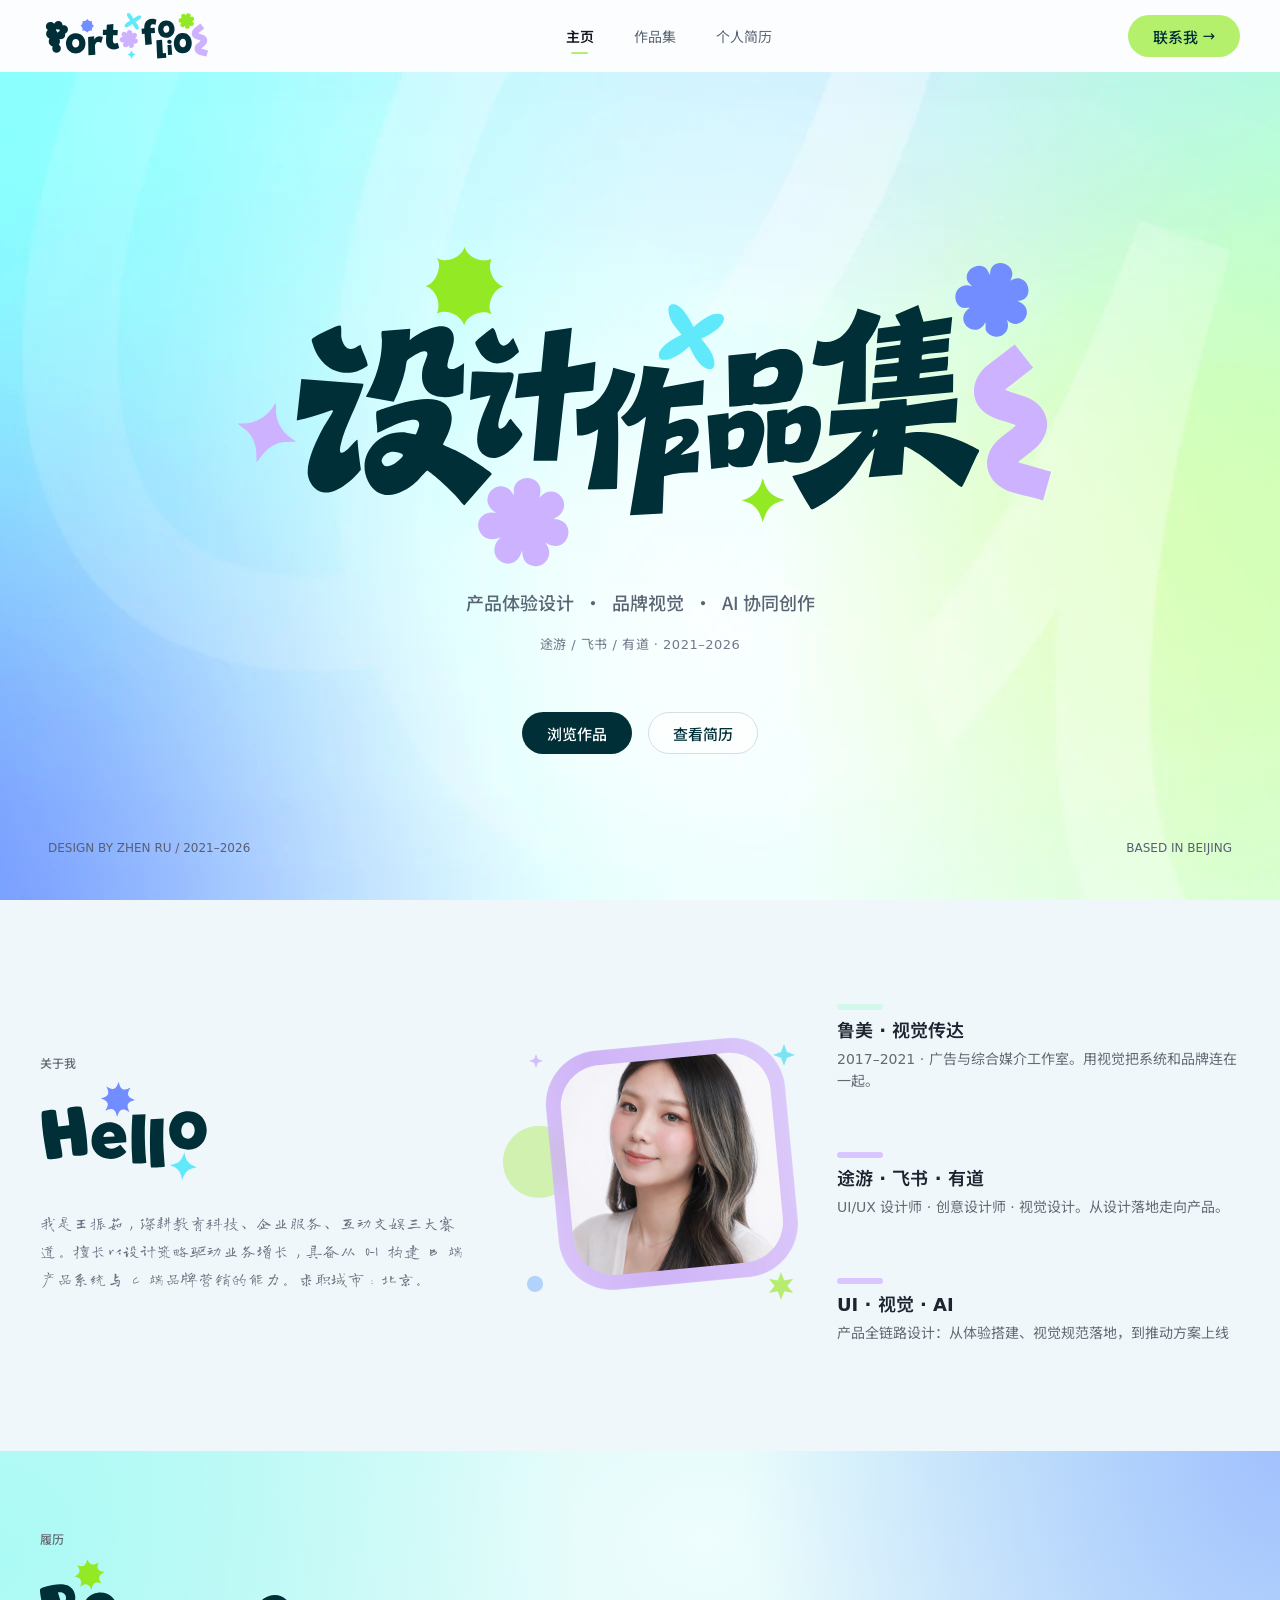
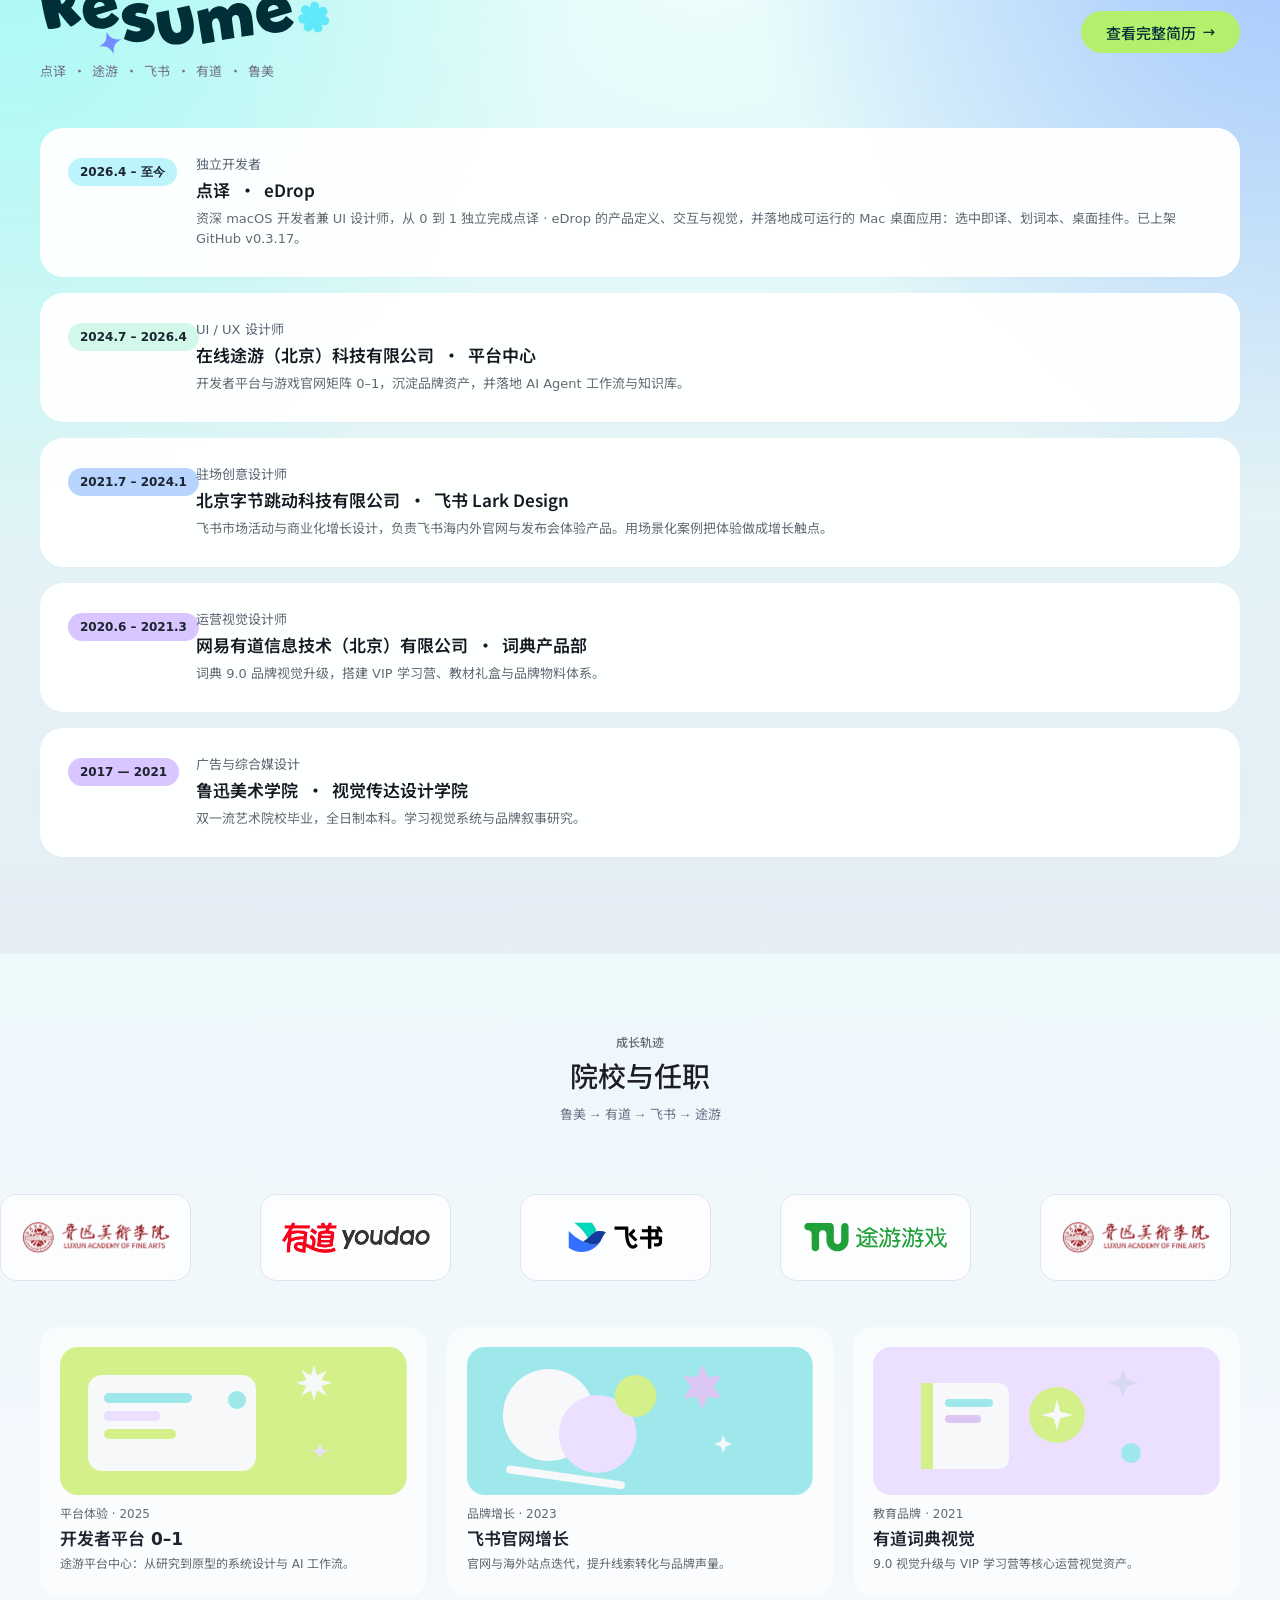
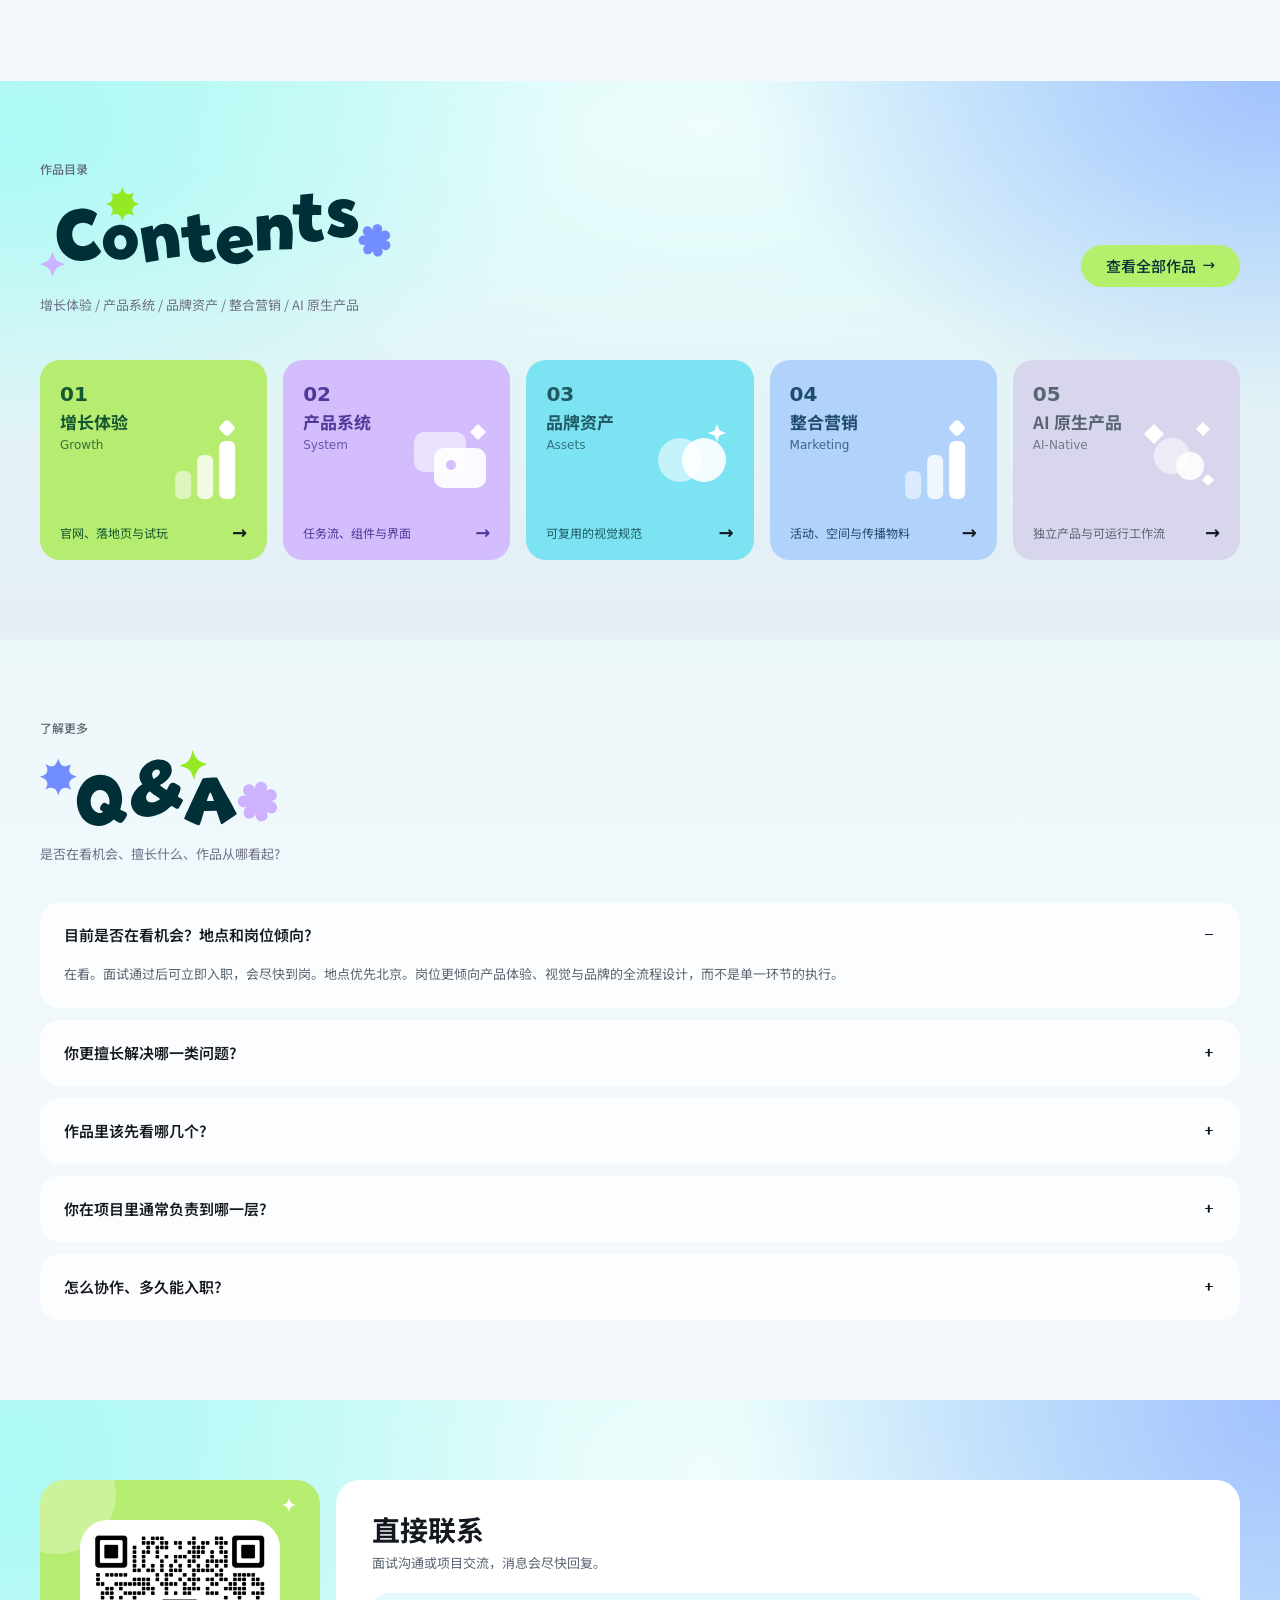
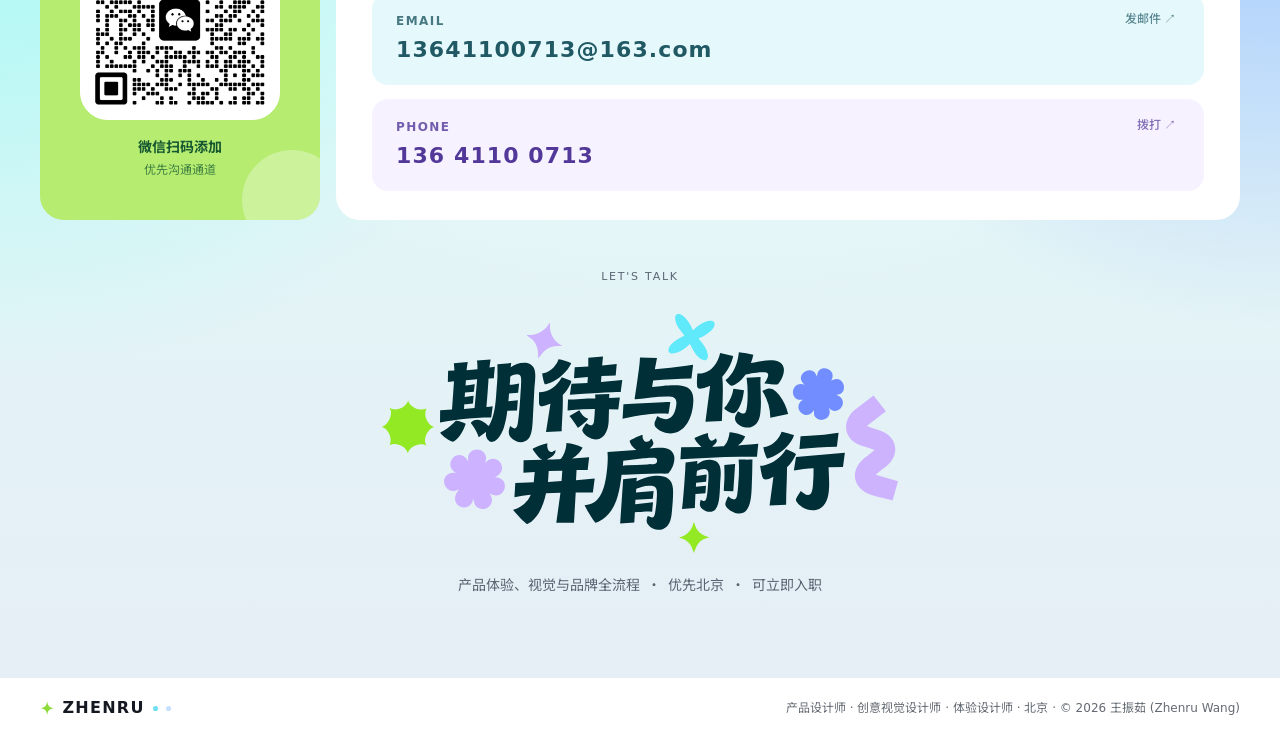
==== commit 39cc7b12: "Use relative links so the site opens at a domain root and on GitHub Pages. The pages were rooted at " ====
--- a/index.html
+++ b/index.html
@@ -1,2 +1,2 @@
-<!DOCTYPE html><html lang="zh-CN"> <head><meta charset="utf-8"><meta name="viewport" content="width=device-width, initial-scale=1"><title>王振茹 · 设计作品集</title><meta name="description" content="王振茹（Zhenru Wang）—— 北京的产品体验与视觉设计师。途游 / 飞书 / 有道 · 2021–2026，擅长产品体验设计、品牌视觉与 AI 协同创作。"><meta name="author" content="王振茹 (Zhenru Wang)"><meta name="theme-color" content="#0F2E2E"><link rel="canonical" href="https://example.github.io/-wzr-portfolio/"><link rel="icon" type="image/svg+xml" href="/-wzr-portfolio/favicon.svg"><meta property="og:type" content="website"><meta property="og:locale" content="zh_CN"><meta property="og:title" content="王振茹 · 设计作品集"><meta property="og:description" content="王振茹（Zhenru Wang）—— 北京的产品体验与视觉设计师。途游 / 飞书 / 有道 · 2021–2026，擅长产品体验设计、品牌视觉与 AI 协同创作。"><meta property="og:url" content="https://example.github.io/-wzr-portfolio/"><meta name="twitter:card" content="summary"><meta name="twitter:title" content="王振茹 · 设计作品集"><meta name="twitter:description" content="王振茹（Zhenru Wang）—— 北京的产品体验与视觉设计师。途游 / 飞书 / 有道 · 2021–2026，擅长产品体验设计、品牌视觉与 AI 协同创作。"><style>@font-face{font-family:'Plus Jakarta Sans';src:url('/-wzr-portfolio/fonts/plus-jakarta-sans-400.woff2') format('woff2');font-weight:400;font-style:normal;font-display:swap;}@font-face{font-family:'Plus Jakarta Sans';src:url('/-wzr-portfolio/fonts/plus-jakarta-sans-500.woff2') format('woff2');font-weight:500;font-style:normal;font-display:swap;}@font-face{font-family:'Plus Jakarta Sans';src:url('/-wzr-portfolio/fonts/plus-jakarta-sans-600.woff2') format('woff2');font-weight:600;font-style:normal;font-display:swap;}@font-face{font-family:'Plus Jakarta Sans';src:url('/-wzr-portfolio/fonts/plus-jakarta-sans-700.woff2') format('woff2');font-weight:700;font-style:normal;font-display:swap;}@font-face{font-family:'Noto Sans SC';src:url('/-wzr-portfolio/fonts/noto-sans-sc-400.woff2') format('woff2');font-weight:400;font-style:normal;font-display:swap;}@font-face{font-family:'Noto Sans SC';src:url('/-wzr-portfolio/fonts/noto-sans-sc-500.woff2') format('woff2');font-weight:500;font-style:normal;font-display:swap;}@font-face{font-family:'Noto Sans SC';src:url('/-wzr-portfolio/fonts/noto-sans-sc-600.woff2') format('woff2');font-weight:600;font-style:normal;font-display:swap;}@font-face{font-family:'Noto Sans SC';src:url('/-wzr-portfolio/fonts/noto-sans-sc-700.woff2') format('woff2');font-weight:700;font-style:normal;font-display:swap;}@font-face{font-family:'Fredoka';src:url('/-wzr-portfolio/fonts/fredoka-600.woff2') format('woff2');font-weight:600;font-style:normal;font-display:swap;}@font-face{font-family:'Fredoka';src:url('/-wzr-portfolio/fonts/fredoka-700.woff2') format('woff2');font-weight:700;font-style:normal;font-display:swap;}@font-face{font-family:'ZCOOL KuaiLe';src:url('/-wzr-portfolio/fonts/zcool-kuaile-400.woff2') format('woff2');font-weight:400;font-style:normal;font-display:swap;}@font-face{font-family:'Long Cang';src:url('/-wzr-portfolio/fonts/long-cang-400.woff2') format('woff2');font-weight:400;font-style:normal;font-display:swap;}</style><link rel="stylesheet" href="/-wzr-portfolio/_astro/contact.BLaqrDSW.css"></head> <body data-page="home">  <a class="skip" href="#main">跳到正文</a> <header class="nav" id="top"> <div class="nav__inner"> <a class="nav__logo" href="#home" aria-label="Portfolio · 回到主页"> <img src="/-wzr-portfolio/assets/logo-portfolio.svg" alt="Portfolio" width="169" height="46"> </a> <nav class="nav__links" aria-label="主导航"> <a href="#home" data-nav="home"> 主页 </a><a href="#contents" data-nav="contents"> 作品集 </a><a href="/-wzr-portfolio/resume/" data-nav> 个人简历 </a> </nav> <a class="btn btn--lime nav__cta" href="/-wzr-portfolio/contact/"><span>联系我</span><span class="btn__arrow" aria-hidden="true">→</span></a> <button class="nav__toggle" type="button" aria-expanded="false" aria-controls="mobile-menu" aria-label="打开菜单"> <span></span><span></span> </button> </div> <div class="nav__mobile" id="mobile-menu" hidden> <a href="#home">主页</a><a href="#contents">作品集</a><a href="/-wzr-portfolio/resume/">个人简历</a> <a href="/-wzr-portfolio/contact/" class="nav__mobile-cta">联系我 →</a> </div> </header> <main id="main">   <section class="hero hero--bg" id="home" aria-label="首屏" style="background-image:url('/-wzr-portfolio/assets/hero-bg.webp')"> <svg class="hero__swoosh" viewBox="0 0 1440 830" preserveAspectRatio="none" aria-hidden="true"> <path d="M420 -40 C 150 120, 120 520, 520 760"></path> <path d="M720 -60 C 560 160, 640 560, 1180 720"></path> <path d="M1500 300 C 1400 420, 1400 700, 1460 880"></path> </svg> <div class="hero__content"> <h1 class="lettering lettering--hero lettering--cjk lettering--img"><img src="/-wzr-portfolio/assets/hero-title.svg" alt="设计作品集" class="lettering__img" width="824" height="320" decoding="async"></h1> <p class="hero__tagline">产品体验设计<span class="sep" aria-hidden="true">•</span>品牌视觉<span class="sep" aria-hidden="true">•</span>AI 协同创作</p> <p class="hero__meta">途游 / 飞书 / 有道 · 2021–2026</p> <div class="hero__actions"> <a class="btn btn--dark" href="#contents"><span>浏览作品</span></a><a class="btn btn--outline" href="/-wzr-portfolio/resume/"><span>查看简历</span></a> </div> </div> <p class="hero__corner hero__corner--l">DESIGN BY ZHEN RU / 2021–2026</p> <p class="hero__corner hero__corner--r">BASED IN BEIJING</p> </section>  <section class="about" id="about" aria-labelledby="about-eyebrow"> <div class="wrap about__grid"> <div class="about__intro"> <p class="eyebrow" id="about-eyebrow">关于我</p> <h2 class="lettering lettering--hello lettering--latin lettering--img"><img src="/-wzr-portfolio/assets/title-hello.svg" alt="Hello" class="lettering__img" width="169" height="100" decoding="async"></h2> <p class="about__hand">我是王振茹，深耕教育科技、企业服务、互动文娱三大赛道。擅长以设计策略驱动业务增长，具备从 0-1 构建 B 端产品系统与 C 端品牌营销的能力。求职城市：北京。</p> </div> <div class="about__photo about__photo--framed"> <img src="/-wzr-portfolio/assets/portrait-framed.png" alt="王振茹的个人照片" width="300" height="283" loading="lazy"> </div> <ul class="about__list"> <li class="accent--mint"> <a class="about__item" href="#tl-5"><h3>鲁美 · 视觉传达</h3><p>2017–2021 · 广告与综合媒介工作室。用视觉把系统和品牌连在一起。</p></a> </li><li class="accent--purple"> <a class="about__item" href="#resume"><h3>途游 · 飞书 · 有道</h3><p>UI/UX 设计师 · 创意设计师 · 视觉设计。从设计落地走向产品。</p></a> </li><li class="accent--purple"> <a class="about__item" href="/-wzr-portfolio/resume/#skills"><h3>UI · 视觉 · AI</h3><p>产品全链路设计：从体验搭建、视觉规范落地，到推动方案上线</p></a> </li> </ul> </div> </section>  <section class="aurora resume" id="resume" aria-labelledby="resume-eyebrow"> <div class="wrap"> <div class="sec-head"> <div> <p class="eyebrow" id="resume-eyebrow">履历</p> <h2 class="lettering lettering--resume lettering--latin lettering--img"><img src="/-wzr-portfolio/assets/title-resume.svg" alt="Resume" class="lettering__img" width="291" height="100" decoding="async"></h2> <p class="sec-sub">点译<span class="sep-dot">·</span>途游<span class="sep-dot">·</span>飞书<span class="sep-dot">·</span>有道<span class="sep-dot">·</span>鲁美</p> </div> <a class="btn btn--lime" href="/-wzr-portfolio/resume/"><span>查看完整简历</span><span class="btn__arrow" aria-hidden="true">→</span></a> </div> <ol class="resume__list"> <li id="tl-1"> <a class="resume-card" href="/-wzr-portfolio/resume/#job-1"> <span class="pill pill--cyan">2026.4 – 至今</span> <div> <p class="resume-card__role">独立开发者</p> <h3 class="resume-card__org">点译<span class="sep-dot">·</span>eDrop</h3> <p class="resume-card__desc">资深 macOS 开发者兼 UI 设计师，从 0 到 1 独立完成点译 · eDrop 的产品定义、交互与视觉，并落地成可运行的 Mac 桌面应用：选中即译、划词本、桌面挂件。已上架 GitHub v0.3.17。</p> </div> </a> </li><li id="tl-2"> <a class="resume-card" href="/-wzr-portfolio/resume/#job-2"> <span class="pill pill--mint">2024.7 – 2026.4</span> <div> <p class="resume-card__role">UI / UX 设计师</p> <h3 class="resume-card__org">在线途游（北京）科技有限公司<span class="sep-dot">·</span>平台中心</h3> <p class="resume-card__desc">开发者平台与游戏官网矩阵 0–1，沉淀品牌资产，并落地 AI Agent 工作流与知识库。</p> </div> </a> </li><li id="tl-3"> <a class="resume-card" href="/-wzr-portfolio/resume/#job-3"> <span class="pill pill--blue">2021.7 – 2024.1</span> <div> <p class="resume-card__role">驻场创意设计师</p> <h3 class="resume-card__org">北京字节跳动科技有限公司<span class="sep-dot">·</span>飞书 Lark Design</h3> <p class="resume-card__desc">飞书市场活动与商业化增长设计，负责飞书海内外官网与发布会体验产品。用场景化案例把体验做成增长触点。</p> </div> </a> </li><li id="tl-4"> <a class="resume-card" href="/-wzr-portfolio/resume/#job-4"> <span class="pill pill--purple">2020.6 – 2021.3</span> <div> <p class="resume-card__role">运营视觉设计师</p> <h3 class="resume-card__org">网易有道信息技术（北京）有限公司<span class="sep-dot">·</span>词典产品部</h3> <p class="resume-card__desc">词典 9.0 品牌视觉升级，搭建 VIP 学习营、教材礼盒与品牌物料体系。</p> </div> </a> </li><li id="tl-5"> <a class="resume-card" href="/-wzr-portfolio/resume/#edu"> <span class="pill pill--purple">2017 — 2021</span> <div> <p class="resume-card__role">广告与综合媒设计</p> <h3 class="resume-card__org">鲁迅美术学院<span class="sep-dot">·</span>视觉传达设计学院</h3> <p class="resume-card__desc">双一流艺术院校毕业，全日制本科。学习视觉系统与品牌叙事研究。</p> </div> </a> </li> </ol> </div> </section>  <section class="growth" id="growth" aria-labelledby="growth-title"> <div class="wrap center"> <p class="eyebrow">成长轨迹</p> <h2 class="plain-title" id="growth-title">院校与任职</h2> <p class="sec-sub">鲁美 → 有道 → 飞书 → 途游</p> </div> <div class="marquee" aria-label="院校与任职公司"> <div class="marquee__track"> <a class="logo-chip" href="#tl-5" aria-label="鲁迅美术学院 · 查看对应经历"><img src="/-wzr-portfolio/assets/logo-lumei.png" alt="鲁迅美术学院" width="149" height="38"></a><a class="logo-chip" href="#tl-4" aria-label="有道 · 查看对应经历"><img src="/-wzr-portfolio/assets/logo-youdao.png" alt="有道" width="142" height="29"></a><a class="logo-chip" href="#tl-3" aria-label="飞书 · 查看对应经历"><img src="/-wzr-portfolio/assets/logo-feishu.svg" alt="飞书" width="149" height="40"></a><a class="logo-chip" href="#tl-2" aria-label="途游游戏 · 查看对应经历"><img src="/-wzr-portfolio/assets/logo-tuyou.svg" alt="途游游戏" width="149" height="40"></a><a class="logo-chip" href="#tl-5" aria-hidden="true" tabindex="-1"><img src="/-wzr-portfolio/assets/logo-lumei.png" alt="鲁迅美术学院" width="149" height="38"></a><a class="logo-chip" href="#tl-4" aria-hidden="true" tabindex="-1"><img src="/-wzr-portfolio/assets/logo-youdao.png" alt="有道" width="142" height="29"></a><a class="logo-chip" href="#tl-3" aria-hidden="true" tabindex="-1"><img src="/-wzr-portfolio/assets/logo-feishu.svg" alt="飞书" width="149" height="40"></a><a class="logo-chip" href="#tl-2" aria-hidden="true" tabindex="-1"><img src="/-wzr-portfolio/assets/logo-tuyou.svg" alt="途游游戏" width="149" height="40"></a><a class="logo-chip" href="#tl-5" aria-hidden="true" tabindex="-1"><img src="/-wzr-portfolio/assets/logo-lumei.png" alt="鲁迅美术学院" width="149" height="38"></a><a class="logo-chip" href="#tl-4" aria-hidden="true" tabindex="-1"><img src="/-wzr-portfolio/assets/logo-youdao.png" alt="有道" width="142" height="29"></a><a class="logo-chip" href="#tl-3" aria-hidden="true" tabindex="-1"><img src="/-wzr-portfolio/assets/logo-feishu.svg" alt="飞书" width="149" height="40"></a><a class="logo-chip" href="#tl-2" aria-hidden="true" tabindex="-1"><img src="/-wzr-portfolio/assets/logo-tuyou.svg" alt="途游游戏" width="149" height="40"></a><a class="logo-chip" href="#tl-5" aria-hidden="true" tabindex="-1"><img src="/-wzr-portfolio/assets/logo-lumei.png" alt="鲁迅美术学院" width="149" height="38"></a><a class="logo-chip" href="#tl-4" aria-hidden="true" tabindex="-1"><img src="/-wzr-portfolio/assets/logo-youdao.png" alt="有道" width="142" height="29"></a><a class="logo-chip" href="#tl-3" aria-hidden="true" tabindex="-1"><img src="/-wzr-portfolio/assets/logo-feishu.svg" alt="飞书" width="149" height="40"></a><a class="logo-chip" href="#tl-2" aria-hidden="true" tabindex="-1"><img src="/-wzr-portfolio/assets/logo-tuyou.svg" alt="途游游戏" width="149" height="40"></a> </div> </div> <div class="wrap growth__cards"> <a class="growth-card" href="/-wzr-portfolio/work/system/detail/#p1"> <div class="growth-card__art has-img"> <img src="/-wzr-portfolio/assets/growth-1.svg" alt="" width="347" height="148" loading="lazy"> </div> <p class="growth-card__tag">平台体验 · 2025</p> <h3>开发者平台 0–1</h3> <p class="growth-card__desc">途游平台中心：从研究到原型的系统设计与 AI 工作流。</p> </a><a class="growth-card" href="/-wzr-portfolio/work/growth/detail/#p1"> <div class="growth-card__art has-img"> <img src="/-wzr-portfolio/assets/growth-2.svg" alt="" width="347" height="148" loading="lazy"> </div> <p class="growth-card__tag">品牌增长 · 2023</p> <h3>飞书官网增长</h3> <p class="growth-card__desc">官网与海外站点迭代，提升线索转化与品牌声量。</p> </a><a class="growth-card" href="/-wzr-portfolio/work/brand/detail/#p4"> <div class="growth-card__art has-img"> <img src="/-wzr-portfolio/assets/growth-3.svg" alt="" width="347" height="148" loading="lazy"> </div> <p class="growth-card__tag">教育品牌 · 2021</p> <h3>有道词典视觉</h3> <p class="growth-card__desc">9.0 视觉升级与 VIP 学习营等核心运营视觉资产。</p> </a> </div> </section>  <section class="aurora contents" id="contents" aria-labelledby="contents-eyebrow"> <div class="wrap"> <div class="sec-head"> <div> <p class="eyebrow" id="contents-eyebrow">作品目录</p> <h2 class="lettering lettering--contents lettering--latin lettering--img"><img src="/-wzr-portfolio/assets/title-contents.svg" alt="Contents" class="lettering__img" width="351" height="90" decoding="async"></h2> <p class="sec-sub">增长体验 / 产品系统 / 品牌资产 / 整合营销 / AI 原生产品</p> </div> <a class="btn btn--lime" href="/-wzr-portfolio/work/growth/"><span>查看全部作品</span><span class="btn__arrow" aria-hidden="true">→</span></a> </div> <div class="cat-grid"> <a class="cat-card cat--green" href="/-wzr-portfolio/work/growth/"> <span class="cat-card__no">01</span> <span class="cat-card__title">增长体验</span> <span class="cat-card__en">Growth</span> <span class="cat-card__icon"><img src="/-wzr-portfolio/assets/cat-01.svg" alt="" width="88" height="88" loading="lazy"></span> <span class="cat-card__foot"> <span>官网、落地页与试玩</span> <span class="cat-card__arrow" aria-hidden="true">→</span>  </span> </a><a class="cat-card cat--purple" href="/-wzr-portfolio/work/system/"> <span class="cat-card__no">02</span> <span class="cat-card__title">产品系统</span> <span class="cat-card__en">System</span> <span class="cat-card__icon"><img src="/-wzr-portfolio/assets/cat-02.svg" alt="" width="88" height="88" loading="lazy"></span> <span class="cat-card__foot"> <span>任务流、组件与界面</span> <span class="cat-card__arrow" aria-hidden="true">→</span>  </span> </a><a class="cat-card cat--cyan" href="/-wzr-portfolio/work/brand/"> <span class="cat-card__no">03</span> <span class="cat-card__title">品牌资产</span> <span class="cat-card__en">Assets</span> <span class="cat-card__icon"><img src="/-wzr-portfolio/assets/cat-03.svg" alt="" width="88" height="88" loading="lazy"></span> <span class="cat-card__foot"> <span>可复用的视觉规范</span> <span class="cat-card__arrow" aria-hidden="true">→</span>  </span> </a><a class="cat-card cat--blue" href="/-wzr-portfolio/work/marketing/"> <span class="cat-card__no">04</span> <span class="cat-card__title">整合营销</span> <span class="cat-card__en">Marketing</span> <span class="cat-card__icon"><img src="/-wzr-portfolio/assets/cat-04.svg" alt="" width="88" height="88" loading="lazy"></span> <span class="cat-card__foot"> <span>活动、空间与传播物料</span> <span class="cat-card__arrow" aria-hidden="true">→</span>  </span> </a><a class="cat-card cat--lavender" href="/-wzr-portfolio/work/ai/"> <span class="cat-card__no">05</span> <span class="cat-card__title">AI 原生产品</span> <span class="cat-card__en">AI-Native</span> <span class="cat-card__icon"><img src="/-wzr-portfolio/assets/cat-05.svg" alt="" width="88" height="88" loading="lazy"></span> <span class="cat-card__foot"> <span>独立产品与可运行工作流</span> <span class="cat-card__arrow" aria-hidden="true">→</span>  </span> </a> </div> </div> </section>  <section class="qa" id="qa" aria-labelledby="qa-eyebrow"> <div class="wrap"> <p class="eyebrow" id="qa-eyebrow">了解更多</p> <h2 class="lettering lettering--qa lettering--latin lettering--img"><img src="/-wzr-portfolio/assets/title-qa.svg" alt="Q&#38;A" class="lettering__img" width="237" height="76" decoding="async"></h2> <p class="sec-sub">是否在看机会、擅长什么、作品从哪看起?</p> <div class="qa__list"> <details class="qa-item" open data-exclusive> <summary> <span>目前是否在看机会？地点和岗位倾向?</span> <span class="qa-item__icon" aria-hidden="true"></span> </summary> <div class="qa-item__body"><p>在看。面试通过后可立即入职，会尽快到岗。地点优先北京。岗位更倾向产品体验、视觉与品牌的全流程设计，而不是单一环节的执行。</p></div> </details><details class="qa-item" data-exclusive> <summary> <span>你更擅长解决哪一类问题?</span> <span class="qa-item__icon" aria-hidden="true"></span> </summary> <div class="qa-item__body"><p>过往项目多是在解决业务问题：可能是团队与产品提效，也可能是把一个技术产品做完整。不只做执行，会把诉求落到可交付方案。最近也在补 AI 原生工作流。</p></div> </details><details class="qa-item" data-exclusive> <summary> <span>作品里该先看哪几个?</span> <span class="qa-item__icon" aria-hidden="true"></span> </summary> <div class="qa-item__body"><p>比较典型的是「增长体验」和「产品系统」。品牌与整合营销主要看沉淀的规范和活动全案。AI 原生产品还有大量项目在整理，后续会更新。</p></div> </details><details class="qa-item" data-exclusive> <summary> <span>你在项目里通常负责到哪一层?</span> <span class="qa-item__icon" aria-hidden="true"></span> </summary> <div class="qa-item__body"><p>常是半个产品的角色：从问题拆解、信息架构，到视觉落地和研发对齐，全流程参与。飞书阶段更偏执行，途游阶段更偏产品。习惯复用已沉淀的模块，而不是一次性交稿。</p></div> </details><details class="qa-item" data-exclusive> <summary> <span>怎么协作、多久能入职?</span> <span class="qa-item__icon" aria-hidden="true"></span> </summary> <div class="qa-item__body"><p>日常主要和产品、运营、研发协作，也会对接销售、发行和供应商，能把项目目标和约束讲清楚。具体入职时间可按 offer 沟通。请联系：<a href="mailto:13641100713@163.com">13641100713@163.com</a> / <a href="tel:13641100713">136 4110 0713</a>。</p></div> </details> </div> </div> </section>  <section class="aurora contact" id="contact" aria-labelledby="contact-title"> <div class="wrap contact__grid"> <div class="qr-card" id="qr"> <span class="qr-card__bubble qr-card__bubble--a" aria-hidden="true"></span> <span class="qr-card__bubble qr-card__bubble--b" aria-hidden="true"></span> <span class="deco-layer" aria-hidden="true"><svg class="deco px" style="left:86%;top:5%;width:16em;height:16em;color:#ffffff;transform:rotate(0deg)" viewBox="0 0 100 100" aria-hidden="true" focusable="false">   <path d="M50 2 C54 34 66 46 98 50 C66 54 54 66 50 98 C46 66 34 54 2 50 C34 46 46 34 50 2Z" fill="currentColor"></path>    </svg></span> <div class="qr-card__code has-img"> <img src="/-wzr-portfolio/assets/wechat-qr.png" alt="王振茹的微信二维码" width="193" height="193" loading="lazy"> </div> <p class="qr-card__title">微信扫码添加</p> <p class="qr-card__note">优先沟通通道</p> </div> <div class="contact-card"> <h2 id="contact-title">直接联系</h2> <p class="contact-card__desc">面试沟通或项目交流，消息会尽快回复。</p> <div class="contact-row contact-row--email" role="button" tabindex="0" data-copy="13641100713@163.com" data-toast="已复制邮箱" aria-label="复制邮箱 13641100713@163.com"> <span class="contact-row__label">Email</span> <span class="contact-row__value">13641100713@163.com</span> <a class="contact-row__alt" href="mailto:13641100713@163.com" aria-label="用邮件 App 发邮件">发邮件 ↗</a> <span class="contact-row__hint" aria-hidden="true">点击复制</span> </div> <div class="contact-row contact-row--phone" role="button" tabindex="0" data-copy="136 4110 0713" data-toast="已复制电话" aria-label="复制电话 136 4110 0713"> <span class="contact-row__label">Phone</span> <span class="contact-row__value">136 4110 0713</span> <a class="contact-row__alt" href="tel:13641100713" aria-label="拨打电话">拨打 ↗</a> <span class="contact-row__hint" aria-hidden="true">点击复制</span> </div> </div> </div> <div class="wrap center closing"> <p class="eyebrow eyebrow--caps">LET&#39;S TALK</p> <h2 class="lettering lettering--together lettering--cjk lettering--img"><img src="/-wzr-portfolio/assets/title-lets-talk.svg" alt="期待与你并肩前行" class="lettering__img" width="516" height="240" decoding="async"></h2> <p class="closing__note">产品体验、视觉与品牌全流程<span class="sep-dot">·</span>优先北京<span class="sep-dot">·</span>可立即入职</p> </div> </section>  </main> <footer class="footer"> <div class="wrap footer__inner"> <a class="footer__brand" href="#top" data-top aria-label="回到顶部"> <svg class="deco deco--inline" style="width:0.9em;height:0.9em;color:#8EDC3A;transform:rotate(0deg)" viewBox="0 0 100 100" aria-hidden="true" focusable="false">   <path d="M50 2 C54 34 66 46 98 50 C66 54 54 66 50 98 C46 66 34 54 2 50 C34 46 46 34 50 2Z" fill="currentColor"></path>    </svg> <span>ZHENRU</span> <svg class="deco deco--inline" style="width:0.32em;height:0.32em;color:#6FE0F0;transform:rotate(0deg)" viewBox="0 0 100 100" aria-hidden="true" focusable="false">      <circle cx="50" cy="50" r="50" fill="currentColor"></circle> </svg> <svg class="deco deco--inline" style="width:0.32em;height:0.32em;color:#C6E0FF;transform:rotate(0deg)" viewBox="0 0 100 100" aria-hidden="true" focusable="false">      <circle cx="50" cy="50" r="50" fill="currentColor"></circle> </svg> </a> <p class="footer__roles">产品设计师 · 创意视觉设计师 · 体验设计师 · 北京 · © 2026 王振茹 (Zhenru Wang)</p> </div> </footer> <div class="toast" role="status" aria-live="polite" hidden>即将上线，敬请期待 ✦</div> <script type="module" src="/-wzr-portfolio/_astro/Page.astro_astro_type_script_index_0_lang.DzHEGkLb.js"></script>  <script data-goatcounter="https://zhenru.goatcounter.com/count"
+<!DOCTYPE html><html lang="zh-CN"> <head><meta charset="utf-8"><meta name="viewport" content="width=device-width, initial-scale=1"><title>王振茹 · 设计作品集</title><meta name="description" content="王振茹（Zhenru Wang）—— 北京的产品体验与视觉设计师。途游 / 飞书 / 有道 · 2021–2026，擅长产品体验设计、品牌视觉与 AI 协同创作。"><meta name="author" content="王振茹 (Zhenru Wang)"><meta name="theme-color" content="#0F2E2E"><link rel="canonical" href="https://example.github.io/-wzr-portfolio/"><link rel="icon" type="image/svg+xml" href="favicon.svg"><meta property="og:type" content="website"><meta property="og:locale" content="zh_CN"><meta property="og:title" content="王振茹 · 设计作品集"><meta property="og:description" content="王振茹（Zhenru Wang）—— 北京的产品体验与视觉设计师。途游 / 飞书 / 有道 · 2021–2026，擅长产品体验设计、品牌视觉与 AI 协同创作。"><meta property="og:url" content="https://example.github.io/-wzr-portfolio/"><meta name="twitter:card" content="summary"><meta name="twitter:title" content="王振茹 · 设计作品集"><meta name="twitter:description" content="王振茹（Zhenru Wang）—— 北京的产品体验与视觉设计师。途游 / 飞书 / 有道 · 2021–2026，擅长产品体验设计、品牌视觉与 AI 协同创作。"><style>@font-face{font-family:'Plus Jakarta Sans';src:url('fonts/plus-jakarta-sans-400.woff2') format('woff2');font-weight:400;font-style:normal;font-display:swap;}@font-face{font-family:'Plus Jakarta Sans';src:url('fonts/plus-jakarta-sans-500.woff2') format('woff2');font-weight:500;font-style:normal;font-display:swap;}@font-face{font-family:'Plus Jakarta Sans';src:url('fonts/plus-jakarta-sans-600.woff2') format('woff2');font-weight:600;font-style:normal;font-display:swap;}@font-face{font-family:'Plus Jakarta Sans';src:url('fonts/plus-jakarta-sans-700.woff2') format('woff2');font-weight:700;font-style:normal;font-display:swap;}@font-face{font-family:'Noto Sans SC';src:url('fonts/noto-sans-sc-400.woff2') format('woff2');font-weight:400;font-style:normal;font-display:swap;}@font-face{font-family:'Noto Sans SC';src:url('fonts/noto-sans-sc-500.woff2') format('woff2');font-weight:500;font-style:normal;font-display:swap;}@font-face{font-family:'Noto Sans SC';src:url('fonts/noto-sans-sc-600.woff2') format('woff2');font-weight:600;font-style:normal;font-display:swap;}@font-face{font-family:'Noto Sans SC';src:url('fonts/noto-sans-sc-700.woff2') format('woff2');font-weight:700;font-style:normal;font-display:swap;}@font-face{font-family:'Fredoka';src:url('fonts/fredoka-600.woff2') format('woff2');font-weight:600;font-style:normal;font-display:swap;}@font-face{font-family:'Fredoka';src:url('fonts/fredoka-700.woff2') format('woff2');font-weight:700;font-style:normal;font-display:swap;}@font-face{font-family:'ZCOOL KuaiLe';src:url('fonts/zcool-kuaile-400.woff2') format('woff2');font-weight:400;font-style:normal;font-display:swap;}@font-face{font-family:'Long Cang';src:url('fonts/long-cang-400.woff2') format('woff2');font-weight:400;font-style:normal;font-display:swap;}</style><link rel="stylesheet" href="_astro/contact.BLaqrDSW.css"></head> <body data-page="home">  <a class="skip" href="#main">跳到正文</a> <header class="nav" id="top"> <div class="nav__inner"> <a class="nav__logo" href="#home" aria-label="Portfolio · 回到主页"> <img src="assets/logo-portfolio.svg" alt="Portfolio" width="169" height="46"> </a> <nav class="nav__links" aria-label="主导航"> <a href="#home" data-nav="home"> 主页 </a><a href="#contents" data-nav="contents"> 作品集 </a><a href="resume/" data-nav> 个人简历 </a> </nav> <a class="btn btn--lime nav__cta" href="contact/"><span>联系我</span><span class="btn__arrow" aria-hidden="true">→</span></a> <button class="nav__toggle" type="button" aria-expanded="false" aria-controls="mobile-menu" aria-label="打开菜单"> <span></span><span></span> </button> </div> <div class="nav__mobile" id="mobile-menu" hidden> <a href="#home">主页</a><a href="#contents">作品集</a><a href="resume/">个人简历</a> <a href="contact/" class="nav__mobile-cta">联系我 →</a> </div> </header> <main id="main">   <section class="hero hero--bg" id="home" aria-label="首屏" style="background-image:url('assets/hero-bg.webp')"> <svg class="hero__swoosh" viewBox="0 0 1440 830" preserveAspectRatio="none" aria-hidden="true"> <path d="M420 -40 C 150 120, 120 520, 520 760"></path> <path d="M720 -60 C 560 160, 640 560, 1180 720"></path> <path d="M1500 300 C 1400 420, 1400 700, 1460 880"></path> </svg> <div class="hero__content"> <h1 class="lettering lettering--hero lettering--cjk lettering--img"><img src="assets/hero-title.svg" alt="设计作品集" class="lettering__img" width="824" height="320" decoding="async"></h1> <p class="hero__tagline">产品体验设计<span class="sep" aria-hidden="true">•</span>品牌视觉<span class="sep" aria-hidden="true">•</span>AI 协同创作</p> <p class="hero__meta">途游 / 飞书 / 有道 · 2021–2026</p> <div class="hero__actions"> <a class="btn btn--dark" href="#contents"><span>浏览作品</span></a><a class="btn btn--outline" href="resume/"><span>查看简历</span></a> </div> </div> <p class="hero__corner hero__corner--l">DESIGN BY ZHEN RU / 2021–2026</p> <p class="hero__corner hero__corner--r">BASED IN BEIJING</p> </section>  <section class="about" id="about" aria-labelledby="about-eyebrow"> <div class="wrap about__grid"> <div class="about__intro"> <p class="eyebrow" id="about-eyebrow">关于我</p> <h2 class="lettering lettering--hello lettering--latin lettering--img"><img src="assets/title-hello.svg" alt="Hello" class="lettering__img" width="169" height="100" decoding="async"></h2> <p class="about__hand">我是王振茹，深耕教育科技、企业服务、互动文娱三大赛道。擅长以设计策略驱动业务增长，具备从 0-1 构建 B 端产品系统与 C 端品牌营销的能力。求职城市：北京。</p> </div> <div class="about__photo about__photo--framed"> <img src="assets/portrait-framed.png" alt="王振茹的个人照片" width="300" height="283" loading="lazy"> </div> <ul class="about__list"> <li class="accent--mint"> <a class="about__item" href="#tl-5"><h3>鲁美 · 视觉传达</h3><p>2017–2021 · 广告与综合媒介工作室。用视觉把系统和品牌连在一起。</p></a> </li><li class="accent--purple"> <a class="about__item" href="#resume"><h3>途游 · 飞书 · 有道</h3><p>UI/UX 设计师 · 创意设计师 · 视觉设计。从设计落地走向产品。</p></a> </li><li class="accent--purple"> <a class="about__item" href="resume/#skills"><h3>UI · 视觉 · AI</h3><p>产品全链路设计：从体验搭建、视觉规范落地，到推动方案上线</p></a> </li> </ul> </div> </section>  <section class="aurora resume" id="resume" aria-labelledby="resume-eyebrow"> <div class="wrap"> <div class="sec-head"> <div> <p class="eyebrow" id="resume-eyebrow">履历</p> <h2 class="lettering lettering--resume lettering--latin lettering--img"><img src="assets/title-resume.svg" alt="Resume" class="lettering__img" width="291" height="100" decoding="async"></h2> <p class="sec-sub">点译<span class="sep-dot">·</span>途游<span class="sep-dot">·</span>飞书<span class="sep-dot">·</span>有道<span class="sep-dot">·</span>鲁美</p> </div> <a class="btn btn--lime" href="resume/"><span>查看完整简历</span><span class="btn__arrow" aria-hidden="true">→</span></a> </div> <ol class="resume__list"> <li id="tl-1"> <a class="resume-card" href="resume/#job-1"> <span class="pill pill--cyan">2026.4 – 至今</span> <div> <p class="resume-card__role">独立开发者</p> <h3 class="resume-card__org">点译<span class="sep-dot">·</span>eDrop</h3> <p class="resume-card__desc">资深 macOS 开发者兼 UI 设计师，从 0 到 1 独立完成点译 · eDrop 的产品定义、交互与视觉，并落地成可运行的 Mac 桌面应用：选中即译、划词本、桌面挂件。已上架 GitHub v0.3.17。</p> </div> </a> </li><li id="tl-2"> <a class="resume-card" href="resume/#job-2"> <span class="pill pill--mint">2024.7 – 2026.4</span> <div> <p class="resume-card__role">UI / UX 设计师</p> <h3 class="resume-card__org">在线途游（北京）科技有限公司<span class="sep-dot">·</span>平台中心</h3> <p class="resume-card__desc">开发者平台与游戏官网矩阵 0–1，沉淀品牌资产，并落地 AI Agent 工作流与知识库。</p> </div> </a> </li><li id="tl-3"> <a class="resume-card" href="resume/#job-3"> <span class="pill pill--blue">2021.7 – 2024.1</span> <div> <p class="resume-card__role">驻场创意设计师</p> <h3 class="resume-card__org">北京字节跳动科技有限公司<span class="sep-dot">·</span>飞书 Lark Design</h3> <p class="resume-card__desc">飞书市场活动与商业化增长设计，负责飞书海内外官网与发布会体验产品。用场景化案例把体验做成增长触点。</p> </div> </a> </li><li id="tl-4"> <a class="resume-card" href="resume/#job-4"> <span class="pill pill--purple">2020.6 – 2021.3</span> <div> <p class="resume-card__role">运营视觉设计师</p> <h3 class="resume-card__org">网易有道信息技术（北京）有限公司<span class="sep-dot">·</span>词典产品部</h3> <p class="resume-card__desc">词典 9.0 品牌视觉升级，搭建 VIP 学习营、教材礼盒与品牌物料体系。</p> </div> </a> </li><li id="tl-5"> <a class="resume-card" href="resume/#edu"> <span class="pill pill--purple">2017 — 2021</span> <div> <p class="resume-card__role">广告与综合媒设计</p> <h3 class="resume-card__org">鲁迅美术学院<span class="sep-dot">·</span>视觉传达设计学院</h3> <p class="resume-card__desc">双一流艺术院校毕业，全日制本科。学习视觉系统与品牌叙事研究。</p> </div> </a> </li> </ol> </div> </section>  <section class="growth" id="growth" aria-labelledby="growth-title"> <div class="wrap center"> <p class="eyebrow">成长轨迹</p> <h2 class="plain-title" id="growth-title">院校与任职</h2> <p class="sec-sub">鲁美 → 有道 → 飞书 → 途游</p> </div> <div class="marquee" aria-label="院校与任职公司"> <div class="marquee__track"> <a class="logo-chip" href="#tl-5" aria-label="鲁迅美术学院 · 查看对应经历"><img src="assets/logo-lumei.png" alt="鲁迅美术学院" width="149" height="38"></a><a class="logo-chip" href="#tl-4" aria-label="有道 · 查看对应经历"><img src="assets/logo-youdao.png" alt="有道" width="142" height="29"></a><a class="logo-chip" href="#tl-3" aria-label="飞书 · 查看对应经历"><img src="assets/logo-feishu.svg" alt="飞书" width="149" height="40"></a><a class="logo-chip" href="#tl-2" aria-label="途游游戏 · 查看对应经历"><img src="assets/logo-tuyou.svg" alt="途游游戏" width="149" height="40"></a><a class="logo-chip" href="#tl-5" aria-hidden="true" tabindex="-1"><img src="assets/logo-lumei.png" alt="鲁迅美术学院" width="149" height="38"></a><a class="logo-chip" href="#tl-4" aria-hidden="true" tabindex="-1"><img src="assets/logo-youdao.png" alt="有道" width="142" height="29"></a><a class="logo-chip" href="#tl-3" aria-hidden="true" tabindex="-1"><img src="assets/logo-feishu.svg" alt="飞书" width="149" height="40"></a><a class="logo-chip" href="#tl-2" aria-hidden="true" tabindex="-1"><img src="assets/logo-tuyou.svg" alt="途游游戏" width="149" height="40"></a><a class="logo-chip" href="#tl-5" aria-hidden="true" tabindex="-1"><img src="assets/logo-lumei.png" alt="鲁迅美术学院" width="149" height="38"></a><a class="logo-chip" href="#tl-4" aria-hidden="true" tabindex="-1"><img src="assets/logo-youdao.png" alt="有道" width="142" height="29"></a><a class="logo-chip" href="#tl-3" aria-hidden="true" tabindex="-1"><img src="assets/logo-feishu.svg" alt="飞书" width="149" height="40"></a><a class="logo-chip" href="#tl-2" aria-hidden="true" tabindex="-1"><img src="assets/logo-tuyou.svg" alt="途游游戏" width="149" height="40"></a><a class="logo-chip" href="#tl-5" aria-hidden="true" tabindex="-1"><img src="assets/logo-lumei.png" alt="鲁迅美术学院" width="149" height="38"></a><a class="logo-chip" href="#tl-4" aria-hidden="true" tabindex="-1"><img src="assets/logo-youdao.png" alt="有道" width="142" height="29"></a><a class="logo-chip" href="#tl-3" aria-hidden="true" tabindex="-1"><img src="assets/logo-feishu.svg" alt="飞书" width="149" height="40"></a><a class="logo-chip" href="#tl-2" aria-hidden="true" tabindex="-1"><img src="assets/logo-tuyou.svg" alt="途游游戏" width="149" height="40"></a> </div> </div> <div class="wrap growth__cards"> <a class="growth-card" href="work/system/detail/#p1"> <div class="growth-card__art has-img"> <img src="assets/growth-1.svg" alt="" width="347" height="148" loading="lazy"> </div> <p class="growth-card__tag">平台体验 · 2025</p> <h3>开发者平台 0–1</h3> <p class="growth-card__desc">途游平台中心：从研究到原型的系统设计与 AI 工作流。</p> </a><a class="growth-card" href="work/growth/detail/#p1"> <div class="growth-card__art has-img"> <img src="assets/growth-2.svg" alt="" width="347" height="148" loading="lazy"> </div> <p class="growth-card__tag">品牌增长 · 2023</p> <h3>飞书官网增长</h3> <p class="growth-card__desc">官网与海外站点迭代，提升线索转化与品牌声量。</p> </a><a class="growth-card" href="work/brand/detail/#p4"> <div class="growth-card__art has-img"> <img src="assets/growth-3.svg" alt="" width="347" height="148" loading="lazy"> </div> <p class="growth-card__tag">教育品牌 · 2021</p> <h3>有道词典视觉</h3> <p class="growth-card__desc">9.0 视觉升级与 VIP 学习营等核心运营视觉资产。</p> </a> </div> </section>  <section class="aurora contents" id="contents" aria-labelledby="contents-eyebrow"> <div class="wrap"> <div class="sec-head"> <div> <p class="eyebrow" id="contents-eyebrow">作品目录</p> <h2 class="lettering lettering--contents lettering--latin lettering--img"><img src="assets/title-contents.svg" alt="Contents" class="lettering__img" width="351" height="90" decoding="async"></h2> <p class="sec-sub">增长体验 / 产品系统 / 品牌资产 / 整合营销 / AI 原生产品</p> </div> <a class="btn btn--lime" href="work/growth/"><span>查看全部作品</span><span class="btn__arrow" aria-hidden="true">→</span></a> </div> <div class="cat-grid"> <a class="cat-card cat--green" href="work/growth/"> <span class="cat-card__no">01</span> <span class="cat-card__title">增长体验</span> <span class="cat-card__en">Growth</span> <span class="cat-card__icon"><img src="assets/cat-01.svg" alt="" width="88" height="88" loading="lazy"></span> <span class="cat-card__foot"> <span>官网、落地页与试玩</span> <span class="cat-card__arrow" aria-hidden="true">→</span>  </span> </a><a class="cat-card cat--purple" href="work/system/"> <span class="cat-card__no">02</span> <span class="cat-card__title">产品系统</span> <span class="cat-card__en">System</span> <span class="cat-card__icon"><img src="assets/cat-02.svg" alt="" width="88" height="88" loading="lazy"></span> <span class="cat-card__foot"> <span>任务流、组件与界面</span> <span class="cat-card__arrow" aria-hidden="true">→</span>  </span> </a><a class="cat-card cat--cyan" href="work/brand/"> <span class="cat-card__no">03</span> <span class="cat-card__title">品牌资产</span> <span class="cat-card__en">Assets</span> <span class="cat-card__icon"><img src="assets/cat-03.svg" alt="" width="88" height="88" loading="lazy"></span> <span class="cat-card__foot"> <span>可复用的视觉规范</span> <span class="cat-card__arrow" aria-hidden="true">→</span>  </span> </a><a class="cat-card cat--blue" href="work/marketing/"> <span class="cat-card__no">04</span> <span class="cat-card__title">整合营销</span> <span class="cat-card__en">Marketing</span> <span class="cat-card__icon"><img src="assets/cat-04.svg" alt="" width="88" height="88" loading="lazy"></span> <span class="cat-card__foot"> <span>活动、空间与传播物料</span> <span class="cat-card__arrow" aria-hidden="true">→</span>  </span> </a><a class="cat-card cat--lavender" href="work/ai/"> <span class="cat-card__no">05</span> <span class="cat-card__title">AI 原生产品</span> <span class="cat-card__en">AI-Native</span> <span class="cat-card__icon"><img src="assets/cat-05.svg" alt="" width="88" height="88" loading="lazy"></span> <span class="cat-card__foot"> <span>独立产品与可运行工作流</span> <span class="cat-card__arrow" aria-hidden="true">→</span>  </span> </a> </div> </div> </section>  <section class="qa" id="qa" aria-labelledby="qa-eyebrow"> <div class="wrap"> <p class="eyebrow" id="qa-eyebrow">了解更多</p> <h2 class="lettering lettering--qa lettering--latin lettering--img"><img src="assets/title-qa.svg" alt="Q&#38;A" class="lettering__img" width="237" height="76" decoding="async"></h2> <p class="sec-sub">是否在看机会、擅长什么、作品从哪看起?</p> <div class="qa__list"> <details class="qa-item" open data-exclusive> <summary> <span>目前是否在看机会？地点和岗位倾向?</span> <span class="qa-item__icon" aria-hidden="true"></span> </summary> <div class="qa-item__body"><p>在看。面试通过后可立即入职，会尽快到岗。地点优先北京。岗位更倾向产品体验、视觉与品牌的全流程设计，而不是单一环节的执行。</p></div> </details><details class="qa-item" data-exclusive> <summary> <span>你更擅长解决哪一类问题?</span> <span class="qa-item__icon" aria-hidden="true"></span> </summary> <div class="qa-item__body"><p>过往项目多是在解决业务问题：可能是团队与产品提效，也可能是把一个技术产品做完整。不只做执行，会把诉求落到可交付方案。最近也在补 AI 原生工作流。</p></div> </details><details class="qa-item" data-exclusive> <summary> <span>作品里该先看哪几个?</span> <span class="qa-item__icon" aria-hidden="true"></span> </summary> <div class="qa-item__body"><p>比较典型的是「增长体验」和「产品系统」。品牌与整合营销主要看沉淀的规范和活动全案。AI 原生产品还有大量项目在整理，后续会更新。</p></div> </details><details class="qa-item" data-exclusive> <summary> <span>你在项目里通常负责到哪一层?</span> <span class="qa-item__icon" aria-hidden="true"></span> </summary> <div class="qa-item__body"><p>常是半个产品的角色：从问题拆解、信息架构，到视觉落地和研发对齐，全流程参与。飞书阶段更偏执行，途游阶段更偏产品。习惯复用已沉淀的模块，而不是一次性交稿。</p></div> </details><details class="qa-item" data-exclusive> <summary> <span>怎么协作、多久能入职?</span> <span class="qa-item__icon" aria-hidden="true"></span> </summary> <div class="qa-item__body"><p>日常主要和产品、运营、研发协作，也会对接销售、发行和供应商，能把项目目标和约束讲清楚。具体入职时间可按 offer 沟通。请联系：<a href="mailto:13641100713@163.com">13641100713@163.com</a> / <a href="tel:13641100713">136 4110 0713</a>。</p></div> </details> </div> </div> </section>  <section class="aurora contact" id="contact" aria-labelledby="contact-title"> <div class="wrap contact__grid"> <div class="qr-card" id="qr"> <span class="qr-card__bubble qr-card__bubble--a" aria-hidden="true"></span> <span class="qr-card__bubble qr-card__bubble--b" aria-hidden="true"></span> <span class="deco-layer" aria-hidden="true"><svg class="deco px" style="left:86%;top:5%;width:16em;height:16em;color:#ffffff;transform:rotate(0deg)" viewBox="0 0 100 100" aria-hidden="true" focusable="false">   <path d="M50 2 C54 34 66 46 98 50 C66 54 54 66 50 98 C46 66 34 54 2 50 C34 46 46 34 50 2Z" fill="currentColor"></path>    </svg></span> <div class="qr-card__code has-img"> <img src="assets/wechat-qr.png" alt="王振茹的微信二维码" width="193" height="193" loading="lazy"> </div> <p class="qr-card__title">微信扫码添加</p> <p class="qr-card__note">优先沟通通道</p> </div> <div class="contact-card"> <h2 id="contact-title">直接联系</h2> <p class="contact-card__desc">面试沟通或项目交流，消息会尽快回复。</p> <div class="contact-row contact-row--email" role="button" tabindex="0" data-copy="13641100713@163.com" data-toast="已复制邮箱" aria-label="复制邮箱 13641100713@163.com"> <span class="contact-row__label">Email</span> <span class="contact-row__value">13641100713@163.com</span> <a class="contact-row__alt" href="mailto:13641100713@163.com" aria-label="用邮件 App 发邮件">发邮件 ↗</a> <span class="contact-row__hint" aria-hidden="true">点击复制</span> </div> <div class="contact-row contact-row--phone" role="button" tabindex="0" data-copy="136 4110 0713" data-toast="已复制电话" aria-label="复制电话 136 4110 0713"> <span class="contact-row__label">Phone</span> <span class="contact-row__value">136 4110 0713</span> <a class="contact-row__alt" href="tel:13641100713" aria-label="拨打电话">拨打 ↗</a> <span class="contact-row__hint" aria-hidden="true">点击复制</span> </div> </div> </div> <div class="wrap center closing"> <p class="eyebrow eyebrow--caps">LET&#39;S TALK</p> <h2 class="lettering lettering--together lettering--cjk lettering--img"><img src="assets/title-lets-talk.svg" alt="期待与你并肩前行" class="lettering__img" width="516" height="240" decoding="async"></h2> <p class="closing__note">产品体验、视觉与品牌全流程<span class="sep-dot">·</span>优先北京<span class="sep-dot">·</span>可立即入职</p> </div> </section>  </main> <footer class="footer"> <div class="wrap footer__inner"> <a class="footer__brand" href="#top" data-top aria-label="回到顶部"> <svg class="deco deco--inline" style="width:0.9em;height:0.9em;color:#8EDC3A;transform:rotate(0deg)" viewBox="0 0 100 100" aria-hidden="true" focusable="false">   <path d="M50 2 C54 34 66 46 98 50 C66 54 54 66 50 98 C46 66 34 54 2 50 C34 46 46 34 50 2Z" fill="currentColor"></path>    </svg> <span>ZHENRU</span> <svg class="deco deco--inline" style="width:0.32em;height:0.32em;color:#6FE0F0;transform:rotate(0deg)" viewBox="0 0 100 100" aria-hidden="true" focusable="false">      <circle cx="50" cy="50" r="50" fill="currentColor"></circle> </svg> <svg class="deco deco--inline" style="width:0.32em;height:0.32em;color:#C6E0FF;transform:rotate(0deg)" viewBox="0 0 100 100" aria-hidden="true" focusable="false">      <circle cx="50" cy="50" r="50" fill="currentColor"></circle> </svg> </a> <p class="footer__roles">产品设计师 · 创意视觉设计师 · 体验设计师 · 北京 · © 2026 王振茹 (Zhenru Wang)</p> </div> </footer> <div class="toast" role="status" aria-live="polite" hidden>即将上线，敬请期待 ✦</div> <script type="module" src="_astro/Page.astro_astro_type_script_index_0_lang.DzHEGkLb.js"></script>  <script data-goatcounter="https://zhenru.goatcounter.com/count"
         async src="//gc.zgo.at/count.js"></script></body></html>
--- a/_astro/contact.BLaqrDSW.css
+++ b/_astro/contact.BLaqrDSW.css
@@ -0,0 +1 @@
+:root{--ink: #002f37;--heading: #141820;--title: #1c2430;--text-2: #5a6573;--text-3: #646a73;--lime: #b4f06c;--lime-hover: #a6e85a;--blue: #718dff;--cyan: #60e9fb;--purple: #d9c5ff;--mint: #d1f8e8;--bg: #f3f7fb;--wrap: 1200px;--gutter: 40px;--radius-lg: 24px;--radius: 20px;--font-latin: "Plus Jakarta Sans", system-ui, sans-serif;--font-cjk: "Noto Sans SC", "PingFang SC", "Hiragino Sans GB", "Noto Sans CJK SC", "Microsoft YaHei", sans-serif;--font-sans: var(--font-latin), var(--font-cjk);--font-display: "Fredoka", "Baloo 2", var(--font-latin);--font-display-cjk: "ZCOOL KuaiLe", var(--font-cjk);--font-hand: "AaZhuiFengShouJi", "Long Cang", "Kaiti SC", "STKaiti", "KaiTi", cursive;--shadow: 0 1px 2px rgba(20, 24, 32, .03), 0 8px 24px rgba(20, 24, 32, .04);--nav-h: 72px}*,*:before,*:after{box-sizing:border-box}html{scroll-behavior:smooth;scroll-padding-top:calc(var(--nav-h) - 1px);-webkit-text-size-adjust:100%}body{margin:0;font-family:var(--font-sans);color:var(--title);background:var(--bg);line-height:1.5;-webkit-font-smoothing:antialiased;text-rendering:optimizeLegibility}img{max-width:100%;height:auto;display:block}h1,h2,h3,p{margin:0}a{color:inherit;text-decoration:none}ul,ol{list-style:none;margin:0;padding:0}button{font:inherit;color:inherit}:focus-visible{outline:2px solid var(--blue);outline-offset:3px;border-radius:8px}.sr-only{position:absolute;width:1px;height:1px;padding:0;margin:-1px;overflow:hidden;clip:rect(0 0 0 0);white-space:nowrap;border:0}@keyframes page-in{0%{opacity:0}to{opacity:1}}main{animation:page-in .24s ease-out both}.deco,.deco-layer,.hero__swoosh,.qr-card__bubble,.cta-banner__blob,.cat-hero__circle,.cover-card__circle{pointer-events:none}@media(prefers-reduced-motion:reduce){html{scroll-behavior:auto}*,*:before,*:after{animation:none!important;transition:none!important}}.skip{position:absolute;left:-999px;top:8px;z-index:100;background:var(--ink);color:#fff;padding:8px 14px;border-radius:999px}.skip:focus{left:12px}.wrap{width:100%;max-width:calc(var(--wrap) + var(--gutter) * 2);margin:0 auto;padding:0 var(--gutter)}.center{text-align:center}.sep-dot{display:inline-block;margin:0 .5em}.eyebrow{font-size:12px;line-height:18px;font-weight:500;color:var(--text-3);margin-bottom:8px}.eyebrow--caps{letter-spacing:.16em;text-transform:uppercase;font-size:11px;color:var(--text-2)}.sec-sub{font-family:var(--font-cjk);font-size:13px;line-height:20px;color:#6f7087;margin-top:4px;white-space:pre-wrap}.plain-title{font-size:28px;line-height:36px;font-weight:500;color:#1f1c29}.btn{display:inline-flex;align-items:center;justify-content:center;gap:6px;height:42px;padding:12px 24px;border-radius:999px;border:1px solid transparent;font:500 15px/1 var(--font-cjk);white-space:nowrap;cursor:pointer;transition:transform .16s ease-out,box-shadow .16s ease-out,background-color .16s ease-out,border-color .16s ease-out}.btn:hover{transform:translateY(-2px)}.btn:active{transform:translateY(1px);transition-duration:80ms;transition-timing-function:ease-in}.btn:disabled,.btn[aria-disabled=true]{opacity:.55;cursor:default;transform:none}.btn__arrow{transition:transform .16s ease-out;font-family:var(--font-latin)}.btn:hover .btn__arrow{transform:translate(3px)}.btn--lime{background:var(--lime);color:var(--ink)}.btn--lime:hover{background:var(--lime-hover);box-shadow:0 8px 20px #8cd23c59}.btn--dark{background:var(--ink);color:#fff}.btn--dark:hover{background:#002b32;box-shadow:0 10px 22px #002f3740}.btn--white{background:#fff;color:var(--ink);border-color:#e3e8ee}.btn--white:hover{background:#f4f6f8}.btn--outline{background:#ffffffb3;color:var(--ink);border-color:#d6dde3}.btn--outline:hover{background:#fff;border-color:var(--ink)}.deco{position:absolute;pointer-events:none;display:block;overflow:visible}.deco--inline{position:static;display:inline-block;vertical-align:middle}.deco-layer{position:absolute;inset:0;font-size:1px;pointer-events:none}.lettering{margin:0;line-height:1;color:var(--ink);font-weight:400}.lettering__img{max-width:100%;height:auto}.lettering__box{position:relative;display:inline-block}.lettering__line{display:block;white-space:nowrap}.lettering__ch{display:inline-block}.lettering--latin .lettering__box{font-family:var(--font-display);font-weight:700;letter-spacing:-.01em}.lettering--cjk .lettering__box{font-family:var(--font-display-cjk);-webkit-text-stroke:.03em var(--ink);paint-order:stroke fill;letter-spacing:.02em}.lettering--hello,.lettering--resume,.lettering--contents,.lettering--qa{font-size:76px}.lettering--hero{font-size:clamp(58px,10.6vw,154px)}.lettering--together{font-size:clamp(50px,6.2vw,90px)}.lettering--together .lettering__line{line-height:1.08}.lettering--together .lettering__line:nth-child(2){padding-left:.6em}.lettering--img.lettering--hero,.lettering--img.lettering--together{display:flex;justify-content:center}.nav{position:sticky;top:0;z-index:50;background:#ffffffb8;backdrop-filter:saturate(160%) blur(16px);-webkit-backdrop-filter:saturate(160%) blur(16px);transition:box-shadow .25s ease,background-color .25s}.nav--scrolled{background:#ffffffeb;box-shadow:0 1px #e3e8ee}.nav__inner{height:var(--nav-h);max-width:calc(var(--wrap) + var(--gutter) * 2);margin:0 auto;padding:0 var(--gutter);display:flex;justify-content:space-between;align-items:center}.nav__logo{flex:none;display:inline-flex;align-items:center}.nav__logo img{width:169px;height:auto}.logo-text{position:relative;font-family:var(--font-display);font-weight:700;font-size:28px;line-height:1;color:var(--ink);padding-right:10px}.nav__links{display:flex;gap:40px;font:400 14px/20px var(--font-cjk);color:var(--text-2)}.nav__links a{position:relative;padding:6px 0;transition:color .16s ease-out}.nav__links a:hover{color:var(--heading)}.nav__links a.is-active{color:var(--heading);font-weight:600}.nav__links a:after{content:"";position:absolute;left:20%;right:20%;bottom:-2px;height:2px;border-radius:2px;background:var(--lime);opacity:0;transition:opacity .16s ease-out}.nav__links a:hover:after,.nav__links a.is-active:after{opacity:1}.nav__cta{flex:none;gap:4px}.nav__toggle{display:none;flex:none;width:42px;height:42px;border:0;border-radius:999px;background:var(--lime);cursor:pointer;position:relative}.nav__toggle span{position:absolute;left:13px;right:13px;height:2px;background:var(--ink);border-radius:2px;transition:transform .2s,top .2s}.nav__toggle span:first-child{top:16px}.nav__toggle span:last-child{top:24px}.nav__toggle[aria-expanded=true] span:first-child{top:20px;transform:rotate(45deg)}.nav__toggle[aria-expanded=true] span:last-child{top:20px;transform:rotate(-45deg)}.nav__mobile{display:grid;gap:4px;padding:8px 20px 20px}.nav__mobile[hidden]{display:none}.nav__mobile a{padding:12px 4px;font-size:16px;border-bottom:1px solid rgba(20,24,32,.06)}.nav__mobile-cta{margin-top:8px;text-align:center;background:var(--lime);color:var(--ink);border-radius:999px;font-weight:500;border:0!important}.hero{position:relative;overflow:hidden;min-height:828px;display:flex;flex-direction:column;align-items:center;padding:175px var(--gutter) 120px;background:radial-gradient(60% 55% at 50% 66%,#fffffffa,#ffffffbf,#fff0 70%),radial-gradient(48% 60% at 0% 0%,#86fefe,#86fefe00),radial-gradient(45% 55% at 0% 100%,#759bff,#759bff00),radial-gradient(50% 70% at 100% 15%,#b7fddd,#b7fddd00),radial-gradient(55% 60% at 100% 100%,#d6ffce,#d6ffce00),linear-gradient(120deg,#b8f6fb,#e8fbf7,#e2fbd5)}.hero.hero--bg{background-color:#f4fefe;background-position:center top;background-size:cover;background-repeat:no-repeat}.hero--bg .hero__swoosh{display:none}.hero__swoosh{position:absolute;inset:0;width:100%;height:100%;pointer-events:none}.hero__swoosh path{fill:none;stroke:#ffffff52;stroke-width:110;stroke-linecap:round}.hero__content{position:relative;width:100%;text-align:center;display:flex;flex-direction:column;align-items:center}.hero__tagline{margin-top:22px;font:500 18px/26px var(--font-cjk);color:var(--text-2)}.hero__tagline .sep{margin:0 10px}.hero__meta{margin-top:20px;font:400 13px/20px var(--font-sans);color:#72788a;letter-spacing:.04em}.hero__actions{margin-top:57px;display:flex;gap:16px;flex-wrap:wrap;justify-content:center}.hero__actions .btn{min-width:108px}.hero__corner{position:absolute;bottom:44px;font:500 12px/16px var(--font-latin);color:#595e73;margin:0}.hero__corner--l{left:48px}.hero__corner--r{right:48px}.about{background:#f0f7fb;padding:104px 0 107px}.about__grid{display:grid;grid-template-columns:428px 1fr 403px;gap:24px;align-items:center}.about__intro .lettering{margin:2px 0 28px}.about__intro .lettering__img{width:169px}.about__hand{font-family:var(--font-hand);font-size:16px;line-height:28px;color:#6b7280;letter-spacing:.04em;max-width:428px}.about__photo{position:relative;justify-self:center;width:280px;height:280px;display:grid;place-items:center}.about__photo--framed{width:300px;height:auto}.about__photo--framed img{width:300px;transition:transform .35s ease}.about__photo--framed:hover img{transform:rotate(-2deg) scale(1.02)}.about__frame{width:240px;height:240px;border-radius:54px;padding:12px;transform:rotate(5.47deg);background:linear-gradient(145deg,#e2d2ff,#c9b0fb);box-shadow:0 18px 40px #a078e638;transition:transform .35s ease}.about__photo:hover .about__frame{transform:rotate(2deg) scale(1.02)}.about__frame img,.portrait-ph{width:100%;height:100%;object-fit:cover;border-radius:44px}.portrait-ph{background:linear-gradient(160deg,#fbf8ff,#ece4fd);display:grid;place-items:center;position:relative;overflow:hidden}.portrait-ph svg{position:absolute;bottom:0;width:78%;fill:#d9cbf7}.portrait-ph span{position:absolute;top:14px;font-size:11px;color:#9d8bc9;letter-spacing:.1em}.about__list{display:grid;gap:60px}.about__list li:before{content:"";display:block;width:46px;height:6px;border-radius:3px;background:var(--purple);margin-bottom:8px}.about__list li.accent--mint:before{background:var(--mint)}.about__list li.accent--lime:before{background:var(--lime)}.about__list li.accent--cyan:before{background:#bdf4fb}.about__list li.accent--blue:before{background:#b6d4fe}.about__list h3{font:600 18px/26px var(--font-sans);color:var(--title);margin-bottom:4px}.about__list p{font-size:14px;line-height:22px;color:var(--text-3)}.aurora{position:relative;background:radial-gradient(42% 60% at 100% 0%,#a0befff2,#a0beff00),radial-gradient(45% 55% at 0% 10%,#aafaf5f2,#aafaf500),radial-gradient(50% 50% at 55% 8%,#eefdfd,#eefdfd00),linear-gradient(180deg,#c8f8f5,#e2f5f6 45%,#e6eef6)}.sec-head{display:flex;align-items:flex-end;justify-content:space-between;gap:24px;margin-bottom:47px}.sec-head .btn{margin-bottom:28px}.resume{padding:80px 0 97px}.resume .lettering__img{width:291px}.resume__list{display:grid;gap:16px}.resume-card{display:grid;grid-template-columns:104px 1fr;gap:24px;align-items:start;padding:28px;border-radius:24px;background:#fffffff2;box-shadow:inset 0 0 0 1px #ffffffe6,0 1px 2px #14182005;backdrop-filter:blur(20px);-webkit-backdrop-filter:blur(20px);transition:transform .16s ease-out,box-shadow .16s ease-out,background-color .16s ease-out}.resume__list>li{scroll-margin-top:calc(var(--nav-h) + 16px)}.resume-card:hover{transform:translateY(-2px);background:#fff;box-shadow:inset 0 0 0 1px #dfe6ec,0 14px 32px #14182012}.resume-card .pill{margin-top:2px}.pill{justify-self:start;display:inline-flex;align-items:center;justify-content:center;min-width:104px;height:28px;padding:0 12px;border-radius:999px;font:600 12px/1 var(--font-latin);color:var(--title);white-space:nowrap}.pill--mint{background:var(--mint)}.pill--blue{background:#b6d4fe}.pill--purple{background:var(--purple)}.pill--lime{background:#dbf7b6}.pill--cyan{background:#bdf4fb}.resume-card__role{font-size:13px;line-height:18px;color:var(--text-2)}.resume-card__org{font:600 17px/24px var(--font-cjk);color:var(--heading);margin:4px 0 7px}.resume-card__desc{font-size:13px;line-height:20px;color:var(--text-3)}.growth{padding:80px 0 84px;background:linear-gradient(180deg,#edf8fb,#f5f8fd);overflow:hidden}.growth .plain-title{margin-top:0}.growth .sec-sub{margin-top:8px}.marquee{margin:68px 0 44px;overflow:hidden}.marquee__track{display:flex;gap:69px;width:max-content;padding:2px 0;animation:marquee var(--marquee-duration, 40s) linear infinite}.marquee:hover .marquee__track{animation-play-state:paused}@keyframes marquee{to{transform:translate(calc(-50% - 34.5px))}}a.logo-chip{transition:border-color .16s ease-out,box-shadow .16s ease-out}a.logo-chip:hover{border-color:#c9d3dc;box-shadow:var(--shadow)}.logo-chip{flex:none;width:191px;height:87px;border-radius:16px;background:#fbfdfe;border:1px solid #e4e2ee;display:grid;place-items:center;padding:12px 20px}.logo-chip img{width:auto;max-width:148px;max-height:40px;object-fit:contain}.logo-word{display:flex;flex-direction:column;align-items:center;line-height:1.1}.logo-word b{white-space:nowrap;font-size:22px;font-weight:700;letter-spacing:.06em}.logo-word small{white-space:nowrap;font-size:8px;letter-spacing:.08em;margin-top:4px;opacity:.85}.growth__cards{display:grid;grid-template-columns:repeat(3,1fr);gap:20px}.growth-card{display:block;background:#ffffff9e;border-radius:var(--radius);padding:20px 20px 24px;transition:transform .16s ease-out,box-shadow .16s ease-out,background-color .16s ease-out}.growth-card:hover{transform:translateY(-2px);background:#fff;box-shadow:0 16px 34px #1418200f}.growth-card__art{height:148px;border-radius:16px;overflow:hidden;margin-bottom:10px}.growth-card__art.has-img{height:auto;border-radius:0}.growth-card__art img{width:100%;height:auto}.growth-art{width:100%;height:100%;display:block}.art--lime{background:#d4f08a}.art--cyan{background:#a0e8eb}.art--lavender{background:#ebe0ff}.growth-card__tag{font-size:12px;line-height:18px;color:var(--text-3)}.growth-card h3{font:600 17px/24px var(--font-sans);margin:4px 0;color:var(--title)}.growth-card__desc{font-size:12px;line-height:18px;color:var(--text-3)}.contents{padding:80px 0}.contents .lettering__img{width:351px}.contents .sec-head{margin-bottom:45px}.contents .sec-sub{margin-top:18px}.cat-grid{display:grid;grid-template-columns:repeat(5,1fr);gap:16px}.cat-card{--c-text: #145731;position:relative;display:flex;flex-direction:column;align-items:flex-start;text-align:left;min-height:200px;padding:22px 20px 18px;border:0;border-radius:var(--radius);cursor:pointer;overflow:hidden;color:var(--c-text);transition:transform .16s ease-out,box-shadow .16s ease-out}.cat-card:hover{transform:translateY(-2px);box-shadow:0 16px 32px #1418201f}.cat-card__no{font:600 20px/24px var(--font-latin)}.cat-card__title{font:700 17px/24px var(--font-cjk);margin-top:4px}.cat-card__en{font:500 12px/18px var(--font-latin);opacity:.8;margin-top:2px}.cat-card__icon{position:absolute;right:16px;top:56px;width:88px;height:88px;transition:transform .3s ease}.cat-card__icon img,.cat-icon{width:100%;height:100%;object-fit:contain}.cat-card:hover .cat-card__icon{transform:translateY(-4px) rotate(-4deg)}.cat-card__foot{margin-top:auto;width:100%;display:flex;align-items:center;justify-content:space-between;font:400 12px/18px var(--font-cjk);position:relative}.cat-card__arrow{font:600 18px/1 var(--font-latin);color:#141820;transition:transform .2s ease,opacity .2s}.cat-card:hover .cat-card__arrow{transform:translate(4px)}.cat-card__soon{position:absolute;right:0;font-size:11px;background:#ffffffe0;color:var(--ink);padding:3px 9px;border-radius:999px;opacity:0;transform:translate(6px);transition:opacity .2s,transform .2s;pointer-events:none}.cat-card[data-soon]:hover .cat-card__soon,.cat-card[data-soon]:focus-visible .cat-card__soon{opacity:1;transform:none}.cat-card[data-soon]:hover .cat-card__arrow,.cat-card[data-soon]:focus-visible .cat-card__arrow{opacity:0}.cat--green{background:#b6ec70;--c-text: #145731}.cat--purple{background:#d3bdfd;--c-text: #523898}.cat--purple .cat-card__arrow{color:#523898}.cat--cyan{background:#7ce3f2;--c-text: #205964}.cat--blue{background:#b0d2fb;--c-text: #204c6b}.cat--lavender{background:#d7d6ec;--c-text: #5a6573}.qa{padding:80px 0;background:linear-gradient(180deg,#edf8fb,#f5f8fd)}.qa .lettering__img{width:237px}.qa .lettering{margin-top:12px}.qa .sec-sub{margin:18px 0 38px}.qa__list{display:grid;gap:12px}.qa-item{background:#fffc;border-radius:20px;transition:background-color .16s ease-out,box-shadow .16s ease-out}.qa-item__body{overflow:hidden}.qa-item:hover{background:#fff;box-shadow:var(--shadow)}.qa-item summary{list-style:none;display:flex;align-items:center;justify-content:space-between;gap:16px;padding:22px 24px;cursor:pointer;font:600 15px/22px var(--font-cjk);color:var(--heading)}.qa-item summary::-webkit-details-marker{display:none}.qa-item[open] summary{padding-bottom:18px}.qa-item__icon{position:relative;flex:none;width:14px;height:14px}.qa-item__icon:before,.qa-item__icon:after{content:"";position:absolute;left:3px;right:3px;top:6px;height:1.6px;border-radius:2px;background:var(--heading);transition:transform .16s ease-out}.qa-item__icon:after{transform:rotate(90deg)}.qa-item[open] .qa-item__icon:after{transform:rotate(0)}.qa-item.is-closing .qa-item__icon:after{transform:rotate(90deg)}.qa-item p{padding:0 24px 22px;font-size:13px;line-height:22px;color:#5a6470}.qa-item p a{color:#205964;text-decoration:underline;text-decoration-color:#2059644d;text-underline-offset:3px}.qa-item p a:hover{text-decoration-color:currentColor}.contact{padding:80px 0 84px}.contact__grid{display:grid;grid-template-columns:280px 1fr;gap:16px}.qr-card{position:relative;overflow:hidden;background:#b6ec70;border-radius:var(--radius-lg);padding:40px 40px 24px;min-height:340px;display:flex;flex-direction:column;align-items:center;text-align:center}.qr-card__bubble{position:absolute;border-radius:50%;background:#ffffff4d}.qr-card__bubble--a{width:120px;height:120px;left:-44px;top:-46px}.qr-card__bubble--b{width:100px;height:100px;right:-22px;bottom:-30px}.qr-card__code{position:relative;width:200px;height:200px;background:#fff;border-radius:20px;padding:14px}.qr-card__code.has-img{padding:0;background:none}.qr-card__code img{width:100%;height:100%;object-fit:contain}.qr-ph{width:100%;height:100%;border:2px dashed #cfe9ad;border-radius:12px;display:grid;place-items:center;align-content:center;gap:8px}.qr-ph svg{width:54px;height:54px}.qr-ph span{font-size:12px;color:#7a8b6a}.qr-card__title{position:relative;margin-top:16px;font:700 14px/20px var(--font-cjk);color:#145731}.qr-card__note{position:relative;margin-top:4px;font:400 12px/18px var(--font-cjk);color:#145731b8}.contact-card{background:#fff;border-radius:var(--radius-lg);padding:31px 36px 26px;min-height:340px;display:flex;flex-direction:column}.contact-card h2{font:700 28px/36px var(--font-cjk);color:var(--heading)}.contact-card__desc{font:400 13px/20px var(--font-cjk);color:var(--text-2);margin:6px 0 20px}.contact-row{position:relative;display:flex;flex-direction:column;justify-content:center;gap:6px;min-height:92px;padding:16px 24px;border-radius:16px;cursor:pointer;transition:transform .16s ease-out,box-shadow .16s ease-out,background-color .16s ease-out}.contact-row:active{transform:translateY(1px);transition-duration:80ms;transition-timing-function:ease-in}.contact-row__alt{position:absolute;right:20px;top:14px;font:500 12px/18px var(--font-cjk);opacity:.7;padding:2px 8px;border-radius:999px;transition:opacity .16s ease-out,background-color .16s ease-out}.contact-row__alt:hover{opacity:1;background:#ffffffb3}.contact-row__hint{position:absolute;right:24px;bottom:16px;font:400 12px/18px var(--font-cjk);opacity:0;transition:opacity .16s ease-out}.contact-row:hover .contact-row__hint,.contact-row:focus-visible .contact-row__hint{opacity:.7}.contact-row+.contact-row{margin-top:14px}.contact-row:hover{transform:translateY(-2px);box-shadow:0 10px 22px #14182012}.contact-row__label{font:600 12px/16px var(--font-latin);letter-spacing:.12em;text-transform:uppercase;opacity:.8}.contact-row__value{font:700 22px/30px var(--font-latin);letter-spacing:.05em;word-break:break-all}.contact-row--email{background:#e5f9fc;color:#205964}.contact-row--email:hover{background:#d9f4f8}.contact-row--phone{background:#f6f2ff;color:#523898}.contact-row--phone:hover{background:#efe8ff}.closing{margin-top:48px}.closing .eyebrow{margin-bottom:0}.closing .lettering{margin:28px auto 20px;display:flex;justify-content:center}.closing .lettering__img{width:516px}.closing__note{font-family:var(--font-cjk);font-size:14px;line-height:20px;color:var(--text-2);white-space:pre-wrap}.footer{background:#fff}.footer__inner{min-height:61px;display:flex;align-items:center;justify-content:space-between;gap:16px;flex-wrap:wrap;padding-top:12px;padding-bottom:12px}.footer__brand{cursor:pointer;display:flex;align-items:center;gap:8px;font:700 16px/1 var(--font-latin);letter-spacing:.08em;color:var(--heading)}.footer__roles{font-size:12px;color:var(--text-3)}.toast{position:fixed;left:50%;bottom:28px;z-index:80;transform:translate(-50%,12px);opacity:0;background:var(--ink);color:#fff;font-size:14px;padding:10px 18px;border-radius:999px;box-shadow:0 10px 30px #002f3740;transition:opacity .25s,transform .25s}.toast.is-show{opacity:1;transform:translate(-50%)}@media(max-width:1180px){.about__grid{grid-template-columns:1fr 300px}.about__list{grid-column:1 / -1;grid-template-columns:repeat(3,1fr);gap:28px}.cat-grid{grid-template-columns:repeat(3,1fr)}}@media(max-width:900px){:root{--gutter: 24px;--nav-h: 64px}.nav__links,.nav__cta{display:none}.nav__toggle{display:block}.nav__logo img{width:140px}.growth__cards{grid-template-columns:1fr 1fr}.contact__grid{grid-template-columns:1fr}}@media(max-width:720px){:root{--gutter: 20px}.hero{min-height:640px;padding:96px 20px 110px;justify-content:center}.hero__content{margin-top:-24px}.lettering--img.lettering--hero .lettering__img{width:100%;max-width:420px}.hero__tagline{margin-top:20px;font-size:15px;line-height:22px}.hero__tagline .sep{margin:0 6px}.hero__meta{font-size:12px;margin-top:12px}.hero__actions{margin-top:36px}.hero__corner{bottom:28px;font-size:10px}.hero__corner--l{left:20px}.hero__corner--r{right:20px}.lettering--hello,.lettering--resume,.lettering--contents,.lettering--qa{font-size:58px}.about{padding:64px 0}.about__grid{grid-template-columns:1fr;gap:36px}.about__intro .lettering{margin-bottom:24px}.about__hand{font-size:17px;line-height:30px}.about__list{grid-template-columns:1fr;gap:26px}.sec-head{flex-direction:column;align-items:flex-start;margin-bottom:32px}.sec-head .btn{margin-bottom:0}.contents .sec-head{margin-bottom:32px}.resume .lettering__img{width:240px}.contents .lettering__img{width:290px}.resume,.contents,.qa,.growth{padding:64px 0}.resume-card{grid-template-columns:1fr;gap:12px;padding:22px}.resume-card .pill{margin-top:0}.resume-card__org{font-size:16px}.plain-title{font-size:24px}.marquee{margin:40px 0 28px}.marquee__track{gap:16px}@keyframes marquee{to{transform:translate(calc(-50% - 8px))}}.logo-chip{width:150px;height:68px;border-radius:14px;padding:10px 14px}.logo-chip img{max-width:118px;max-height:32px}.logo-word b{font-size:16px}.logo-word small{font-size:6px}.growth__cards{grid-template-columns:1fr;gap:16px}.cat-grid{grid-template-columns:1fr 1fr;gap:12px}.cat-card{min-height:180px;padding:16px}.cat-card__icon{width:60px;height:60px;right:10px;top:auto;bottom:46px}.cat-card:last-child{grid-column:1 / -1;min-height:150px}.qa .sec-sub{margin:16px 0 28px}.qa-item summary{padding:18px 20px}.qa-item[open] summary{padding-bottom:12px}.qa-item p{padding:0 20px 20px}.contact{padding:64px 0 70px}.qr-card{min-height:0}.contact-card{padding:26px 20px 22px}.contact-card h2{font-size:24px;line-height:32px}.contact-row{padding:14px 18px;min-height:80px}.contact-row__value{font-size:18px;line-height:26px}.contact-row__hint{display:none}.closing{margin-top:52px}.closing .lettering{margin:24px auto 16px}.closing__note{font-size:13px;padding:0 10px}.footer__inner{flex-direction:column;justify-content:center;text-align:center;padding-top:20px;padding-bottom:20px}}.about__item{display:block;border-radius:12px;transition:transform .16s ease-out}a.about__item:hover{transform:translateY(-2px)}a.about__item:hover h3{color:var(--heading)}a.resume-card,a.growth-card{color:inherit}.back-link{display:inline-flex;align-items:center;gap:6px;font:400 14px/20px var(--font-cjk);color:#5a6573;transition:color .16s ease-out,transform .16s ease-out}.back-link:hover{color:var(--heading);transform:translate(-2px)}.work-page{background:#f7fbff;padding:60px 0}.cat-hero{--c-text: #145731;position:relative;overflow:hidden;margin-top:24px;min-height:211px;border-radius:28px;padding:38px 42px 34px;color:var(--c-text)}.cat-hero__circle{position:absolute;width:270px;height:270px;right:-40px;top:-60px;border-radius:50%;background:#ffffff4d}.cat-hero__no{position:relative;font:600 20px/24px var(--font-latin)}.cat-hero__title{position:relative;margin-top:8px;font:700 40px/52px var(--font-cjk);color:var(--c-text);letter-spacing:.02em}.cat-hero__en{position:relative;margin-top:2px;font:500 16px/22px var(--font-latin);color:var(--c-en, var(--c-text));opacity:1}.cat-hero__desc{position:relative;margin-top:6px;font:400 15px/22px var(--font-cjk);color:var(--c-desc, var(--c-text));opacity:1}.cat-hero.cat--green{--c-text: #145731;--c-en: #145731;--c-desc: #2C6D3A}.cat-hero.cat--purple{--c-text: #523898;--c-en: #523898;--c-desc: #654CA7}.cat-hero.cat--cyan{--c-text: #205964;--c-en: #327580;--c-desc: #2E6E79}.cat-hero.cat--blue{--c-text: #204C6B;--c-en: #3D6788;--c-desc: #356080}.cat-hero.cat--lavender{--c-text: #5A6573;--c-en: #737C8B;--c-desc: #6D7685}.cover-grid{display:grid;grid-template-columns:repeat(2,1fr);gap:24px;margin-top:48px}.cover-card{position:relative;display:block;padding:0;border:0;background:#eef3f8;border-radius:24px;overflow:hidden;aspect-ratio:588 / 331;cursor:pointer;text-align:left;isolation:isolate;transition:transform .16s ease-out,box-shadow .16s ease-out}.cover-card img{width:100%;height:100%;object-fit:cover;transition:transform .24s ease-out}.cover-card:hover{transform:translateY(-4px);box-shadow:0 18px 36px #1418201a}.cover-card:hover img{transform:scale(1.04)}.cover-card:active{transform:translateY(-3px);transition-duration:80ms}.cover-card__ph{position:absolute;inset:0;display:grid;place-items:center;font:600 20px/28px var(--font-cjk);color:var(--text-2)}.cover-card__cta{position:absolute;right:16px;bottom:16px;z-index:1;font:500 13px/1 var(--font-cjk);color:var(--ink);background:#ffffffeb;padding:8px 12px;border-radius:999px;opacity:0;transform:translateY(4px);transition:opacity .16s ease-out,transform .16s ease-out}.cover-card:hover .cover-card__cta,.cover-card:focus-visible .cover-card__cta{opacity:1;transform:none}.cover-card--soon{cursor:default;background:#e7e6f4;display:flex;flex-direction:column;align-items:center;justify-content:center;text-align:center}.cover-card--soon:hover{transform:none;box-shadow:none}.cover-card__circle{position:absolute;width:200px;height:200px;right:-30px;top:-50px;border-radius:50%;background:#fff6}.cover-card__soon-title{position:relative;font:700 22px/30px var(--font-cjk);color:#5a6573}.cover-card__soon-desc{position:relative;margin-top:4px;font:400 13px/20px var(--font-cjk);color:#7a8190}.related{padding:80px 0;background:linear-gradient(180deg,#eef8fb,#f5f8fd)}.related .eyebrow{margin-bottom:14px}.related__title{font:700 36px/46px var(--font-cjk);color:var(--heading)}.related__grid{display:grid;grid-template-columns:repeat(5,1fr);gap:24px;margin-top:46px}.mini-cat{--c-text: #145731;display:flex;flex-direction:column;justify-content:center;min-height:96px;padding:14px 18px;border-radius:18px;color:var(--c-text);transition:transform .16s ease-out,box-shadow .16s ease-out,filter .16s ease-out}.mini-cat:hover{transform:translateY(-2px);box-shadow:0 12px 24px #14182014}.mini-cat:active{transform:translateY(1px);transition-duration:80ms}.mini-cat__no{font:600 13px/18px var(--font-latin);opacity:.8}.mini-cat__title{margin-top:2px;font:700 16px/24px var(--font-cjk)}.mini-cat__en{font:500 11px/16px var(--font-latin);opacity:.75}.mini-cat--green{background:#b9f077;--c-text: #145731}.mini-cat--purple{background:#e0dcf6;--c-text: #523898}.mini-cat--cyan{background:#afeaf2;--c-text: #205964}.mini-cat--blue{background:#c5defa;--c-text: #204c6b}.mini-cat--lavender{background:#e3e8f2;--c-text: #5a6573}.mini-cat.is-current{background:var(--ink);--c-text: #fff}.mini-cat.is-current .mini-cat__no,.mini-cat.is-current .mini-cat__en{opacity:.7}.cta-banner{position:relative;overflow:hidden;margin-top:64px;min-height:112px;display:flex;align-items:center;justify-content:space-between;gap:24px;padding:24px 40px;border-radius:24px;background:linear-gradient(90deg,#e7f6f3,#f0eefa 55%,#eef3fb)}.cta-banner__blob{position:absolute;width:120px;height:120px;left:-50px;bottom:-70px;border-radius:50%;background:#d1f8e8e6}.cta-banner__text{position:relative}.cta-banner h2{font:600 18px/26px var(--font-cjk);color:var(--heading)}.cta-banner p{margin-top:6px;font:400 13px/20px var(--font-cjk);color:var(--text-2)}.cta-banner__actions{position:relative;display:flex;gap:12px;flex-wrap:wrap;margin-right:28px}.detail-page{background:#f7f8fa;padding:0 0 60px}.project{padding-top:64px;scroll-margin-top:calc(var(--nav-h) - 1px)}.project:first-child{padding-top:24px}.project__bar{position:sticky;top:var(--nav-h);z-index:5;margin:0;background:#f7f8fa;border-top:1px solid #e6e8ec;box-shadow:0 0 0 100vmax #f7f8fa;clip-path:inset(0 -100vmax);transition:box-shadow .16s ease-out}.project__label{display:flex;align-items:center;padding:13px 0 14px;font:500 13px/20px var(--font-cjk);color:#8a929d;transition:color .16s ease-out}.project__label:hover{color:var(--heading)}.project__no{font-family:var(--font-latin)}.project__bar.is-current .project__label{color:var(--heading);font-weight:600}.project__body{margin-top:45px}.project__body img{width:100%;height:auto}.resume-page{background:linear-gradient(180deg,#edf8fa,#f2f8fc 45%,#f6f8fd);padding:82px 0 60px}.rs-eyebrow{font:600 12px/18px var(--font-cjk);color:var(--text-2)}.rs-title{margin-top:10px;font:700 42px/52px var(--font-cjk);color:var(--heading);letter-spacing:.01em}.rs-sub{margin-top:14px;font:400 15px/22px var(--font-cjk);color:var(--text-2)}.sep-arrow{display:inline-block;margin:0 .35em;font-family:var(--font-latin)}.rs-grid{display:grid;grid-template-columns:minmax(0,816fr) minmax(0,360fr);gap:24px;margin-top:52px;align-items:start}.rs-col-head{display:flex;align-items:baseline;gap:12px;margin-bottom:22px}.rs-col-head h2{font:700 24px/32px var(--font-cjk);color:var(--heading)}.rs-col-head p{font:400 12px/18px var(--font-cjk);color:var(--text-3)}.rs-list{display:grid;gap:20px}.rs-card{scroll-margin-top:calc(var(--nav-h) + 20px);background:#fff;border-radius:24px;padding:28px 28px 32px;transition:transform .16s ease-out,box-shadow .16s ease-out}.rs-card:hover{transform:translateY(-2px);box-shadow:0 14px 32px #1418200f}.rs-card__head{display:grid;grid-template-columns:64px 1fr auto;gap:16px;align-items:center}.rs-logo{width:64px;height:64px;border-radius:16px;overflow:hidden;display:grid;place-items:center;background:#f2f4f7;font-weight:700;color:var(--text-2)}.rs-logo img{width:64px;height:64px}.rs-card__titles h3{font:600 15px/22px var(--font-cjk);color:var(--heading)}.rs-card__titles p{font:400 12px/18px var(--font-cjk);color:var(--text-3);margin-top:2px}.rs-card--edu .rs-card__titles p{margin-top:0}.rs-date{font:600 13px/18px var(--font-latin);color:#508cb4;white-space:nowrap}.rs-points{display:grid;gap:16px;margin-top:20px}.rs-points li{position:relative;padding-left:18px;font:400 14px/24px var(--font-cjk);color:#3d4652}.rs-points li:before{content:"";position:absolute;left:0;top:10px;width:5px;height:5px;border-radius:50%;background:#508cb4}.rs-card--lime .rs-points li:before{background:var(--lime)}.rs-card--edu{padding:28px 24px}.rs-skills{margin-top:150px}.skill-grid{display:grid;grid-template-columns:repeat(3,1fr);gap:15px;margin-top:50px}.skill-card{border-radius:24px;padding:32px 24px 36px;transition:transform .16s ease-out,box-shadow .16s ease-out}.skill-card:hover{transform:translateY(-2px);box-shadow:0 14px 32px #1418200f}.skill-card h3{font:600 18px/26px var(--font-cjk);color:var(--heading)}.skill-card__en{font:500 12px/18px var(--font-latin);color:var(--text-2);padding-bottom:18px;border-bottom:1px solid rgba(20,24,32,.08);margin-bottom:20px}.skill-card__label{font:500 12px/18px var(--font-cjk);color:var(--text-2);margin:0 0 10px}.skill-card__tools{display:flex;flex-wrap:wrap;gap:16px;margin-bottom:20px}.skill-card__tools li{width:45px;height:45px;border-radius:12px;overflow:hidden;display:grid;place-items:center;background:#fff;font-size:12px}.skill-card__tools img{width:45px;height:45px}.skill-card__chips{display:flex;flex-direction:column;align-items:flex-start;gap:16px}.skill-card__chips li{font:400 14px/20px var(--font-cjk);padding:6px 12px;border-radius:8px}.skill-card--blue{background:#e1ecf9}.skill-card--blue .skill-card__chips li{background:#d0e0f7;color:#2d5a94}.skill-card--purple{background:#eae4f9}.skill-card--purple .skill-card__chips li{background:#ddd2f6;color:#5a3d9c}.skill-card--lime{background:#e2f2c2}.skill-card--lime .skill-card__chips li{background:#cfeaa2;color:#3b6f1f}.rs-cta .cta-banner{margin-top:48px}.contact-page{padding:87px 0 80px}.contact-page__head .eyebrow{margin-bottom:0}.contact-page__head .lettering{margin:22px auto 18px;display:flex;justify-content:center}.contact-page__head .lettering__img{width:516px}.contact-page__head+.contact__grid{margin-top:48px}@media(max-width:1180px){.related__grid{grid-template-columns:repeat(3,1fr)}.skill-grid{grid-template-columns:1fr 1fr}}@media(max-width:900px){.rs-grid{grid-template-columns:1fr}.cta-banner{flex-direction:column;align-items:flex-start;padding:24px}.cta-banner__actions{margin-right:0}}@media(max-width:720px){.work-page{padding:32px 0 40px}.cat-hero{padding:26px 22px;min-height:0;border-radius:22px}.cat-hero__circle{width:160px;height:160px;right:-50px;top:-50px}.cat-hero__title{font-size:30px;line-height:40px}.cat-hero__desc{font-size:14px}.cover-grid{grid-template-columns:1fr;gap:16px;margin-top:28px}.cover-card{border-radius:18px}.cover-card__cta{opacity:1;transform:none;font-size:12px;padding:6px 10px;right:12px;bottom:12px}.related{padding:56px 0}.related__title{font-size:28px;line-height:36px}.related__grid{grid-template-columns:1fr 1fr;gap:12px;margin-top:28px}.mini-cat{min-height:84px}.cta-banner{margin-top:40px}.project{padding-top:40px}.project:first-child{padding-top:16px}.project__body{margin-top:16px}.resume-page{padding:48px 0 40px}.rs-title{font-size:30px;line-height:40px}.rs-sub{font-size:14px}.rs-grid{margin-top:36px}.rs-card{padding:20px}.rs-card__head{grid-template-columns:48px 1fr;gap:12px}.rs-logo,.rs-logo img{width:48px;height:48px;border-radius:12px}.rs-date{grid-column:2;margin-top:-6px}.rs-points{gap:12px}.rs-skills{margin-top:72px}.skill-grid{grid-template-columns:1fr;margin-top:28px}.contact-page{padding:56px 0 64px}.contact-page__head .lettering__img{width:100%;max-width:360px}}
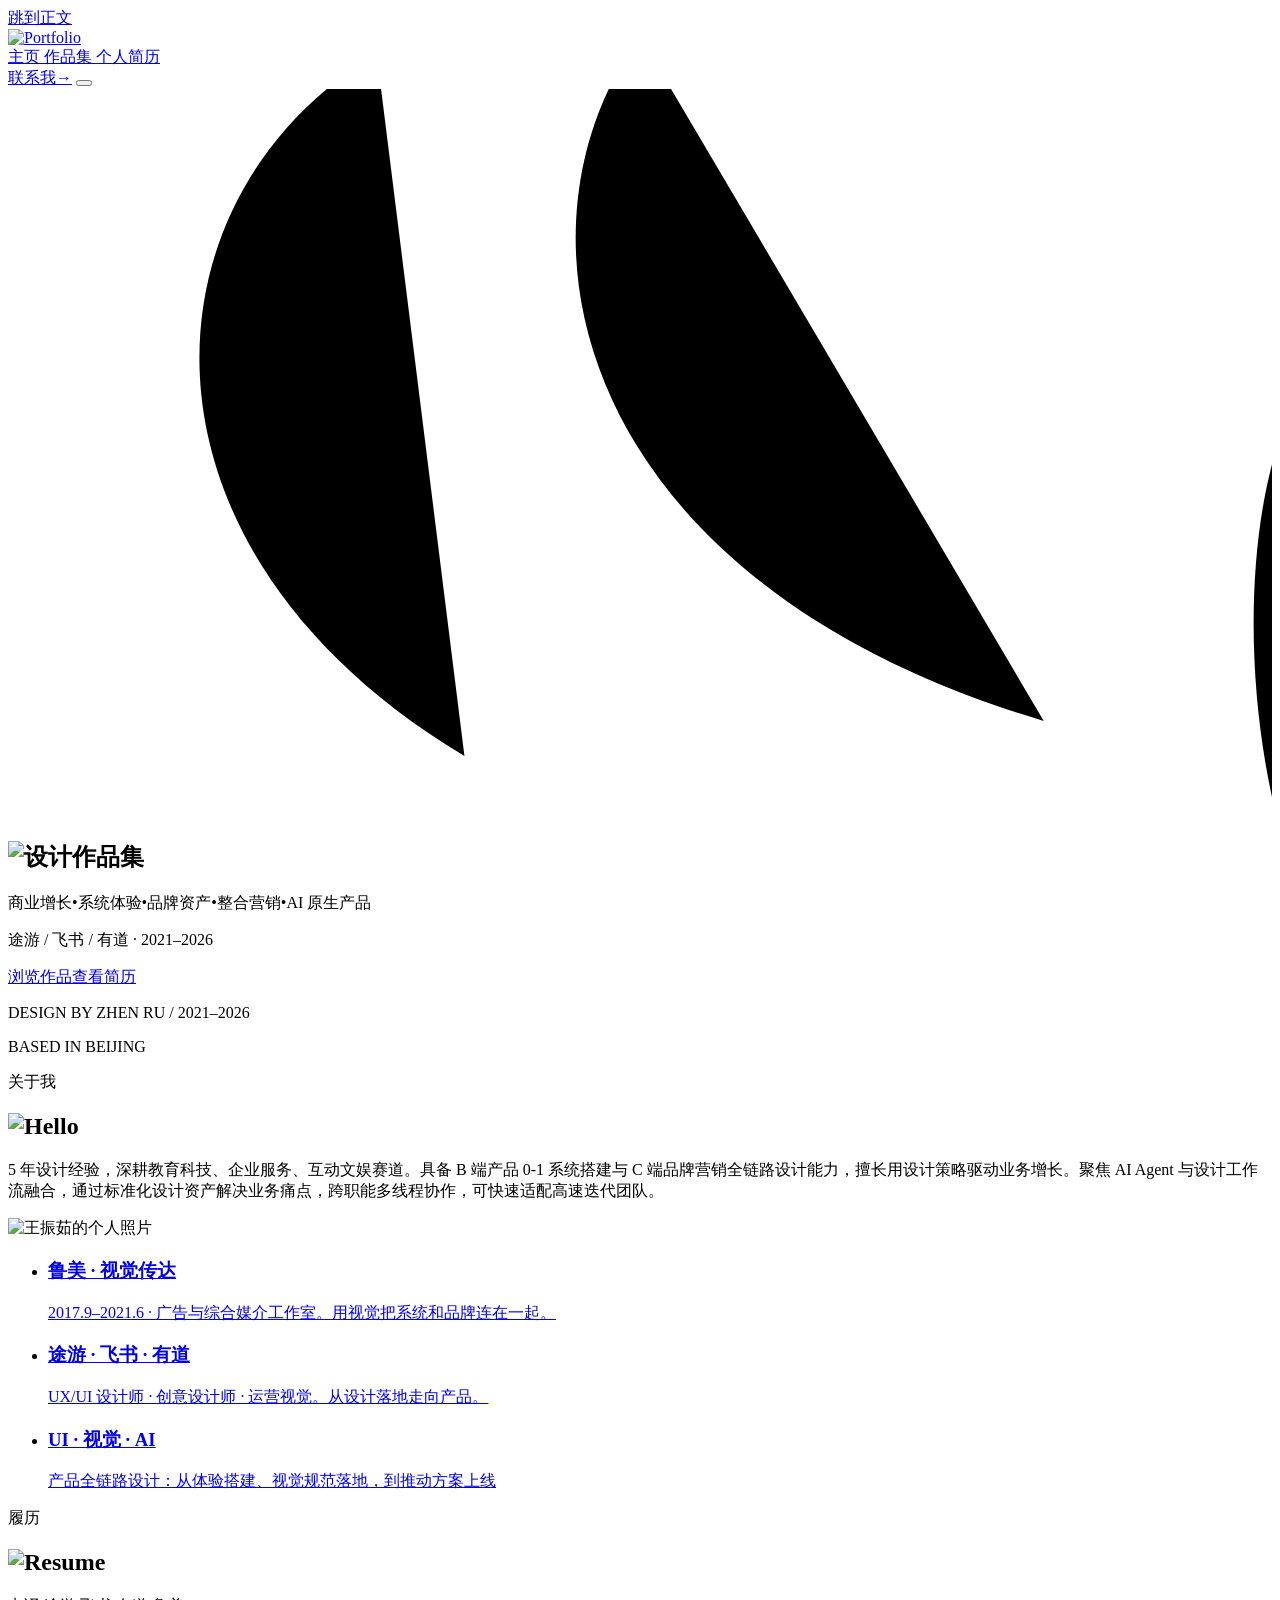
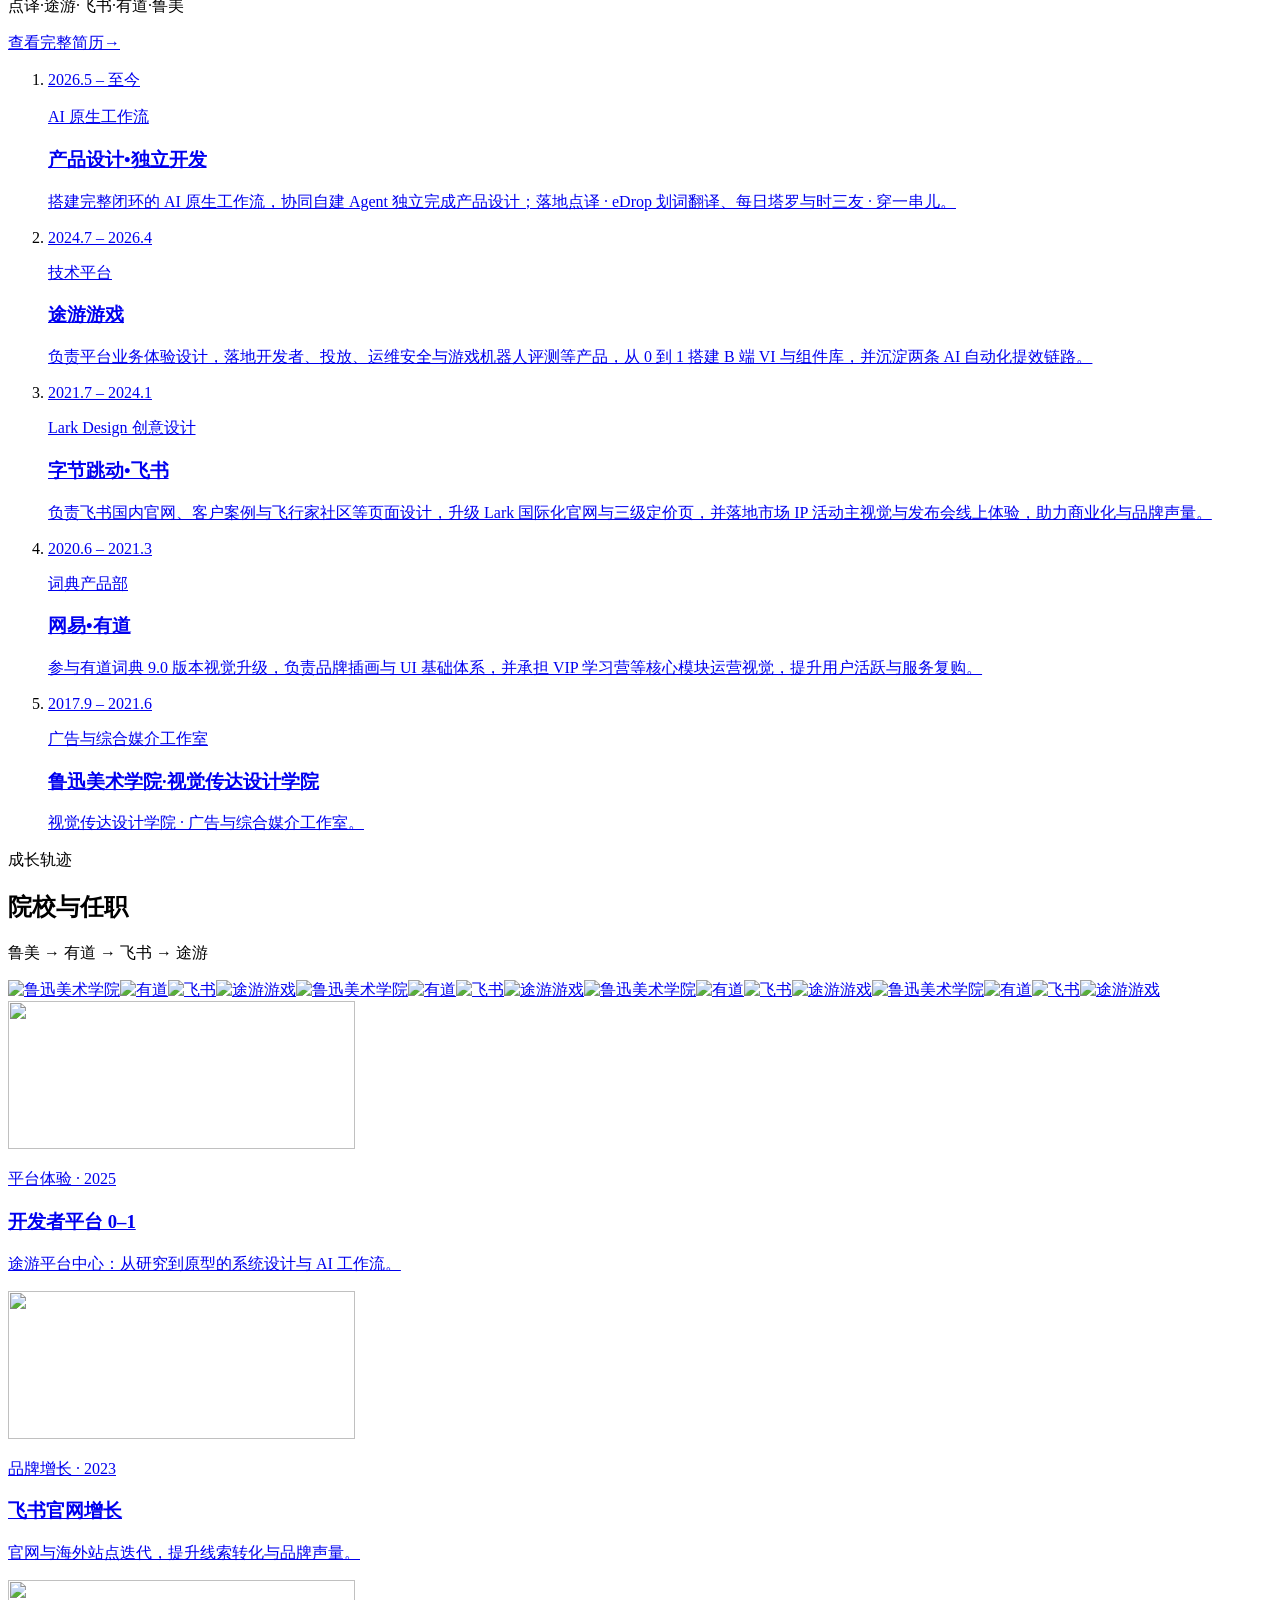
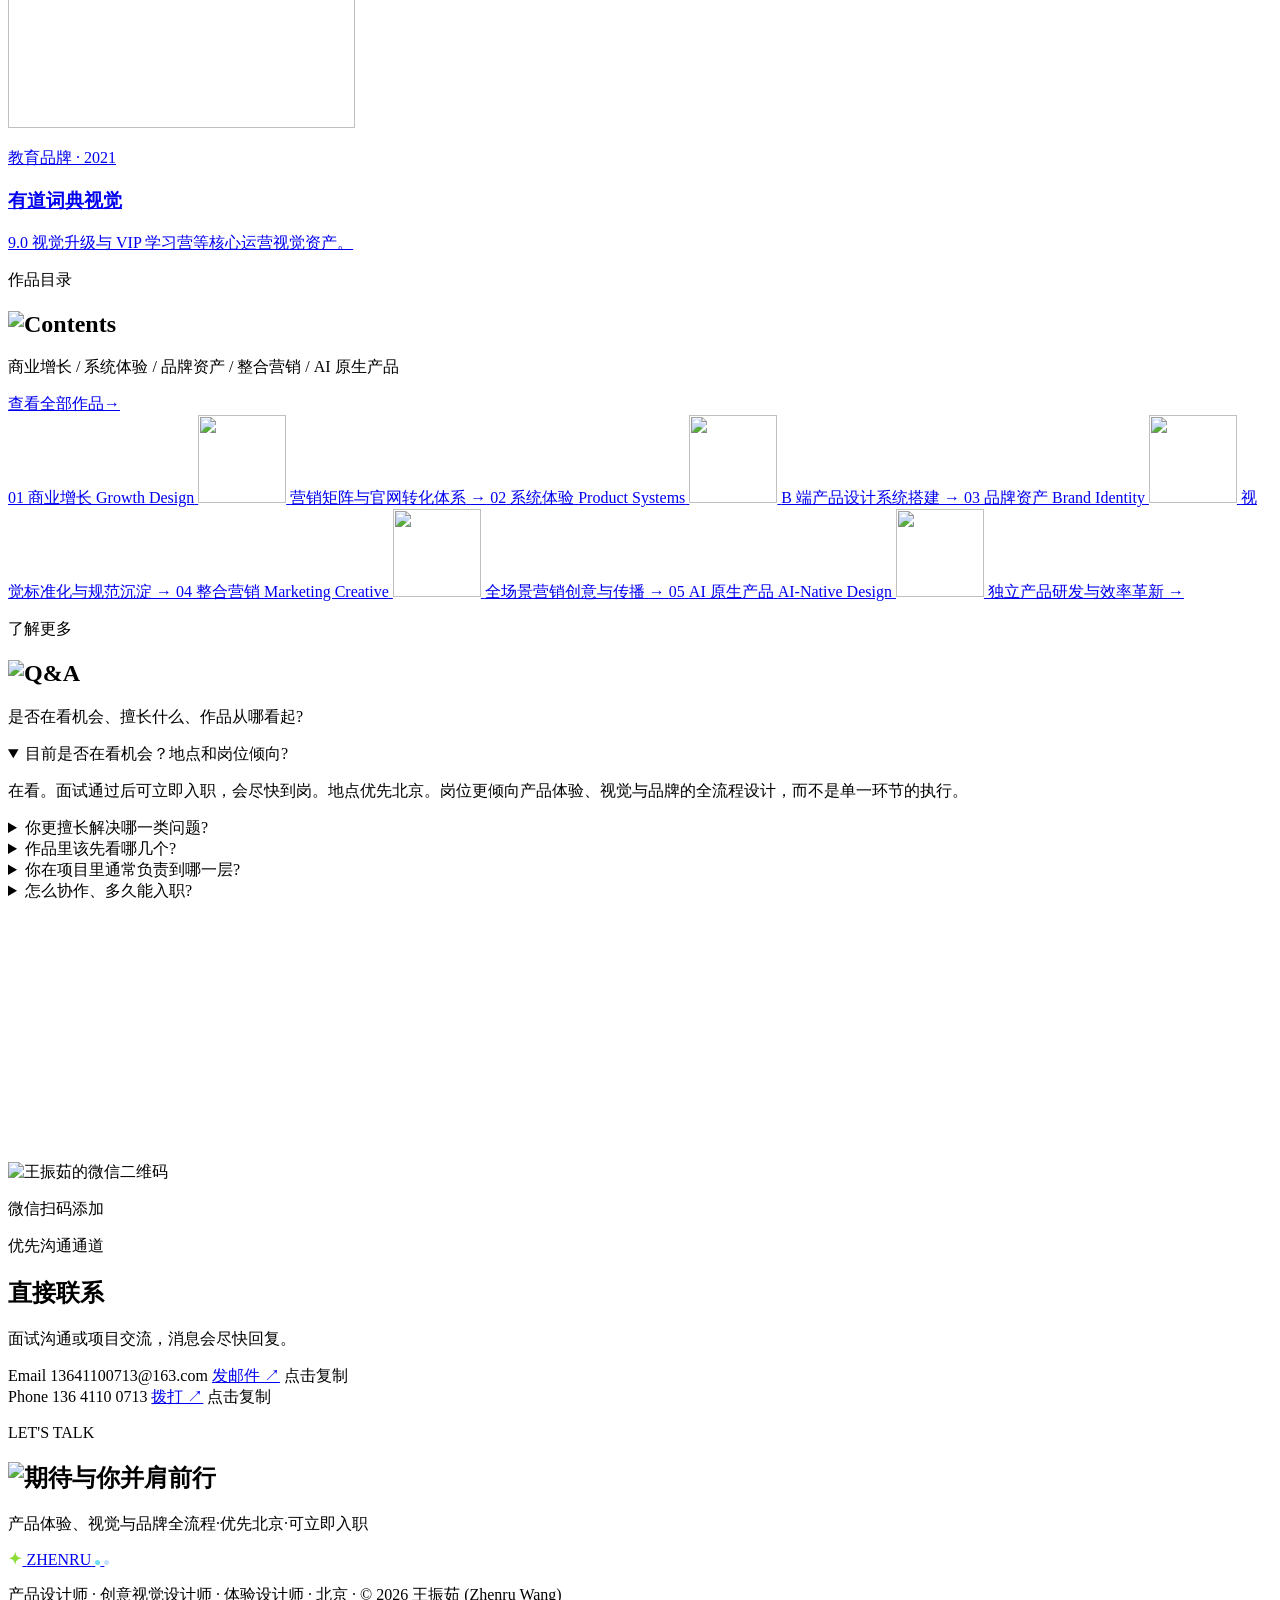
==== commit 75294cb4: "Publish the production GitHub Pages build. Replace the live static site with the verified portfolio-" ====
--- a/index.html
+++ b/index.html
@@ -1,2 +1 @@
-<!DOCTYPE html><html lang="zh-CN"> <head><meta charset="utf-8"><meta name="viewport" content="width=device-width, initial-scale=1"><title>王振茹 · 设计作品集</title><meta name="description" content="王振茹（Zhenru Wang）—— 北京的产品体验与视觉设计师。途游 / 飞书 / 有道 · 2021–2026，擅长产品体验设计、品牌视觉与 AI 协同创作。"><meta name="author" content="王振茹 (Zhenru Wang)"><meta name="theme-color" content="#0F2E2E"><link rel="canonical" href="https://example.github.io/-wzr-portfolio/"><link rel="icon" type="image/svg+xml" href="favicon.svg"><meta property="og:type" content="website"><meta property="og:locale" content="zh_CN"><meta property="og:title" content="王振茹 · 设计作品集"><meta property="og:description" content="王振茹（Zhenru Wang）—— 北京的产品体验与视觉设计师。途游 / 飞书 / 有道 · 2021–2026，擅长产品体验设计、品牌视觉与 AI 协同创作。"><meta property="og:url" content="https://example.github.io/-wzr-portfolio/"><meta name="twitter:card" content="summary"><meta name="twitter:title" content="王振茹 · 设计作品集"><meta name="twitter:description" content="王振茹（Zhenru Wang）—— 北京的产品体验与视觉设计师。途游 / 飞书 / 有道 · 2021–2026，擅长产品体验设计、品牌视觉与 AI 协同创作。"><style>@font-face{font-family:'Plus Jakarta Sans';src:url('fonts/plus-jakarta-sans-400.woff2') format('woff2');font-weight:400;font-style:normal;font-display:swap;}@font-face{font-family:'Plus Jakarta Sans';src:url('fonts/plus-jakarta-sans-500.woff2') format('woff2');font-weight:500;font-style:normal;font-display:swap;}@font-face{font-family:'Plus Jakarta Sans';src:url('fonts/plus-jakarta-sans-600.woff2') format('woff2');font-weight:600;font-style:normal;font-display:swap;}@font-face{font-family:'Plus Jakarta Sans';src:url('fonts/plus-jakarta-sans-700.woff2') format('woff2');font-weight:700;font-style:normal;font-display:swap;}@font-face{font-family:'Noto Sans SC';src:url('fonts/noto-sans-sc-400.woff2') format('woff2');font-weight:400;font-style:normal;font-display:swap;}@font-face{font-family:'Noto Sans SC';src:url('fonts/noto-sans-sc-500.woff2') format('woff2');font-weight:500;font-style:normal;font-display:swap;}@font-face{font-family:'Noto Sans SC';src:url('fonts/noto-sans-sc-600.woff2') format('woff2');font-weight:600;font-style:normal;font-display:swap;}@font-face{font-family:'Noto Sans SC';src:url('fonts/noto-sans-sc-700.woff2') format('woff2');font-weight:700;font-style:normal;font-display:swap;}@font-face{font-family:'Fredoka';src:url('fonts/fredoka-600.woff2') format('woff2');font-weight:600;font-style:normal;font-display:swap;}@font-face{font-family:'Fredoka';src:url('fonts/fredoka-700.woff2') format('woff2');font-weight:700;font-style:normal;font-display:swap;}@font-face{font-family:'ZCOOL KuaiLe';src:url('fonts/zcool-kuaile-400.woff2') format('woff2');font-weight:400;font-style:normal;font-display:swap;}@font-face{font-family:'Long Cang';src:url('fonts/long-cang-400.woff2') format('woff2');font-weight:400;font-style:normal;font-display:swap;}</style><link rel="stylesheet" href="_astro/contact.BLaqrDSW.css"></head> <body data-page="home">  <a class="skip" href="#main">跳到正文</a> <header class="nav" id="top"> <div class="nav__inner"> <a class="nav__logo" href="#home" aria-label="Portfolio · 回到主页"> <img src="assets/logo-portfolio.svg" alt="Portfolio" width="169" height="46"> </a> <nav class="nav__links" aria-label="主导航"> <a href="#home" data-nav="home"> 主页 </a><a href="#contents" data-nav="contents"> 作品集 </a><a href="resume/" data-nav> 个人简历 </a> </nav> <a class="btn btn--lime nav__cta" href="contact/"><span>联系我</span><span class="btn__arrow" aria-hidden="true">→</span></a> <button class="nav__toggle" type="button" aria-expanded="false" aria-controls="mobile-menu" aria-label="打开菜单"> <span></span><span></span> </button> </div> <div class="nav__mobile" id="mobile-menu" hidden> <a href="#home">主页</a><a href="#contents">作品集</a><a href="resume/">个人简历</a> <a href="contact/" class="nav__mobile-cta">联系我 →</a> </div> </header> <main id="main">   <section class="hero hero--bg" id="home" aria-label="首屏" style="background-image:url('assets/hero-bg.webp')"> <svg class="hero__swoosh" viewBox="0 0 1440 830" preserveAspectRatio="none" aria-hidden="true"> <path d="M420 -40 C 150 120, 120 520, 520 760"></path> <path d="M720 -60 C 560 160, 640 560, 1180 720"></path> <path d="M1500 300 C 1400 420, 1400 700, 1460 880"></path> </svg> <div class="hero__content"> <h1 class="lettering lettering--hero lettering--cjk lettering--img"><img src="assets/hero-title.svg" alt="设计作品集" class="lettering__img" width="824" height="320" decoding="async"></h1> <p class="hero__tagline">产品体验设计<span class="sep" aria-hidden="true">•</span>品牌视觉<span class="sep" aria-hidden="true">•</span>AI 协同创作</p> <p class="hero__meta">途游 / 飞书 / 有道 · 2021–2026</p> <div class="hero__actions"> <a class="btn btn--dark" href="#contents"><span>浏览作品</span></a><a class="btn btn--outline" href="resume/"><span>查看简历</span></a> </div> </div> <p class="hero__corner hero__corner--l">DESIGN BY ZHEN RU / 2021–2026</p> <p class="hero__corner hero__corner--r">BASED IN BEIJING</p> </section>  <section class="about" id="about" aria-labelledby="about-eyebrow"> <div class="wrap about__grid"> <div class="about__intro"> <p class="eyebrow" id="about-eyebrow">关于我</p> <h2 class="lettering lettering--hello lettering--latin lettering--img"><img src="assets/title-hello.svg" alt="Hello" class="lettering__img" width="169" height="100" decoding="async"></h2> <p class="about__hand">我是王振茹，深耕教育科技、企业服务、互动文娱三大赛道。擅长以设计策略驱动业务增长，具备从 0-1 构建 B 端产品系统与 C 端品牌营销的能力。求职城市：北京。</p> </div> <div class="about__photo about__photo--framed"> <img src="assets/portrait-framed.png" alt="王振茹的个人照片" width="300" height="283" loading="lazy"> </div> <ul class="about__list"> <li class="accent--mint"> <a class="about__item" href="#tl-5"><h3>鲁美 · 视觉传达</h3><p>2017–2021 · 广告与综合媒介工作室。用视觉把系统和品牌连在一起。</p></a> </li><li class="accent--purple"> <a class="about__item" href="#resume"><h3>途游 · 飞书 · 有道</h3><p>UI/UX 设计师 · 创意设计师 · 视觉设计。从设计落地走向产品。</p></a> </li><li class="accent--purple"> <a class="about__item" href="resume/#skills"><h3>UI · 视觉 · AI</h3><p>产品全链路设计：从体验搭建、视觉规范落地，到推动方案上线</p></a> </li> </ul> </div> </section>  <section class="aurora resume" id="resume" aria-labelledby="resume-eyebrow"> <div class="wrap"> <div class="sec-head"> <div> <p class="eyebrow" id="resume-eyebrow">履历</p> <h2 class="lettering lettering--resume lettering--latin lettering--img"><img src="assets/title-resume.svg" alt="Resume" class="lettering__img" width="291" height="100" decoding="async"></h2> <p class="sec-sub">点译<span class="sep-dot">·</span>途游<span class="sep-dot">·</span>飞书<span class="sep-dot">·</span>有道<span class="sep-dot">·</span>鲁美</p> </div> <a class="btn btn--lime" href="resume/"><span>查看完整简历</span><span class="btn__arrow" aria-hidden="true">→</span></a> </div> <ol class="resume__list"> <li id="tl-1"> <a class="resume-card" href="resume/#job-1"> <span class="pill pill--cyan">2026.4 – 至今</span> <div> <p class="resume-card__role">独立开发者</p> <h3 class="resume-card__org">点译<span class="sep-dot">·</span>eDrop</h3> <p class="resume-card__desc">资深 macOS 开发者兼 UI 设计师，从 0 到 1 独立完成点译 · eDrop 的产品定义、交互与视觉，并落地成可运行的 Mac 桌面应用：选中即译、划词本、桌面挂件。已上架 GitHub v0.3.17。</p> </div> </a> </li><li id="tl-2"> <a class="resume-card" href="resume/#job-2"> <span class="pill pill--mint">2024.7 – 2026.4</span> <div> <p class="resume-card__role">UI / UX 设计师</p> <h3 class="resume-card__org">在线途游（北京）科技有限公司<span class="sep-dot">·</span>平台中心</h3> <p class="resume-card__desc">开发者平台与游戏官网矩阵 0–1，沉淀品牌资产，并落地 AI Agent 工作流与知识库。</p> </div> </a> </li><li id="tl-3"> <a class="resume-card" href="resume/#job-3"> <span class="pill pill--blue">2021.7 – 2024.1</span> <div> <p class="resume-card__role">驻场创意设计师</p> <h3 class="resume-card__org">北京字节跳动科技有限公司<span class="sep-dot">·</span>飞书 Lark Design</h3> <p class="resume-card__desc">飞书市场活动与商业化增长设计，负责飞书海内外官网与发布会体验产品。用场景化案例把体验做成增长触点。</p> </div> </a> </li><li id="tl-4"> <a class="resume-card" href="resume/#job-4"> <span class="pill pill--purple">2020.6 – 2021.3</span> <div> <p class="resume-card__role">运营视觉设计师</p> <h3 class="resume-card__org">网易有道信息技术（北京）有限公司<span class="sep-dot">·</span>词典产品部</h3> <p class="resume-card__desc">词典 9.0 品牌视觉升级，搭建 VIP 学习营、教材礼盒与品牌物料体系。</p> </div> </a> </li><li id="tl-5"> <a class="resume-card" href="resume/#edu"> <span class="pill pill--purple">2017 — 2021</span> <div> <p class="resume-card__role">广告与综合媒设计</p> <h3 class="resume-card__org">鲁迅美术学院<span class="sep-dot">·</span>视觉传达设计学院</h3> <p class="resume-card__desc">双一流艺术院校毕业，全日制本科。学习视觉系统与品牌叙事研究。</p> </div> </a> </li> </ol> </div> </section>  <section class="growth" id="growth" aria-labelledby="growth-title"> <div class="wrap center"> <p class="eyebrow">成长轨迹</p> <h2 class="plain-title" id="growth-title">院校与任职</h2> <p class="sec-sub">鲁美 → 有道 → 飞书 → 途游</p> </div> <div class="marquee" aria-label="院校与任职公司"> <div class="marquee__track"> <a class="logo-chip" href="#tl-5" aria-label="鲁迅美术学院 · 查看对应经历"><img src="assets/logo-lumei.png" alt="鲁迅美术学院" width="149" height="38"></a><a class="logo-chip" href="#tl-4" aria-label="有道 · 查看对应经历"><img src="assets/logo-youdao.png" alt="有道" width="142" height="29"></a><a class="logo-chip" href="#tl-3" aria-label="飞书 · 查看对应经历"><img src="assets/logo-feishu.svg" alt="飞书" width="149" height="40"></a><a class="logo-chip" href="#tl-2" aria-label="途游游戏 · 查看对应经历"><img src="assets/logo-tuyou.svg" alt="途游游戏" width="149" height="40"></a><a class="logo-chip" href="#tl-5" aria-hidden="true" tabindex="-1"><img src="assets/logo-lumei.png" alt="鲁迅美术学院" width="149" height="38"></a><a class="logo-chip" href="#tl-4" aria-hidden="true" tabindex="-1"><img src="assets/logo-youdao.png" alt="有道" width="142" height="29"></a><a class="logo-chip" href="#tl-3" aria-hidden="true" tabindex="-1"><img src="assets/logo-feishu.svg" alt="飞书" width="149" height="40"></a><a class="logo-chip" href="#tl-2" aria-hidden="true" tabindex="-1"><img src="assets/logo-tuyou.svg" alt="途游游戏" width="149" height="40"></a><a class="logo-chip" href="#tl-5" aria-hidden="true" tabindex="-1"><img src="assets/logo-lumei.png" alt="鲁迅美术学院" width="149" height="38"></a><a class="logo-chip" href="#tl-4" aria-hidden="true" tabindex="-1"><img src="assets/logo-youdao.png" alt="有道" width="142" height="29"></a><a class="logo-chip" href="#tl-3" aria-hidden="true" tabindex="-1"><img src="assets/logo-feishu.svg" alt="飞书" width="149" height="40"></a><a class="logo-chip" href="#tl-2" aria-hidden="true" tabindex="-1"><img src="assets/logo-tuyou.svg" alt="途游游戏" width="149" height="40"></a><a class="logo-chip" href="#tl-5" aria-hidden="true" tabindex="-1"><img src="assets/logo-lumei.png" alt="鲁迅美术学院" width="149" height="38"></a><a class="logo-chip" href="#tl-4" aria-hidden="true" tabindex="-1"><img src="assets/logo-youdao.png" alt="有道" width="142" height="29"></a><a class="logo-chip" href="#tl-3" aria-hidden="true" tabindex="-1"><img src="assets/logo-feishu.svg" alt="飞书" width="149" height="40"></a><a class="logo-chip" href="#tl-2" aria-hidden="true" tabindex="-1"><img src="assets/logo-tuyou.svg" alt="途游游戏" width="149" height="40"></a> </div> </div> <div class="wrap growth__cards"> <a class="growth-card" href="work/system/detail/#p1"> <div class="growth-card__art has-img"> <img src="assets/growth-1.svg" alt="" width="347" height="148" loading="lazy"> </div> <p class="growth-card__tag">平台体验 · 2025</p> <h3>开发者平台 0–1</h3> <p class="growth-card__desc">途游平台中心：从研究到原型的系统设计与 AI 工作流。</p> </a><a class="growth-card" href="work/growth/detail/#p1"> <div class="growth-card__art has-img"> <img src="assets/growth-2.svg" alt="" width="347" height="148" loading="lazy"> </div> <p class="growth-card__tag">品牌增长 · 2023</p> <h3>飞书官网增长</h3> <p class="growth-card__desc">官网与海外站点迭代，提升线索转化与品牌声量。</p> </a><a class="growth-card" href="work/brand/detail/#p4"> <div class="growth-card__art has-img"> <img src="assets/growth-3.svg" alt="" width="347" height="148" loading="lazy"> </div> <p class="growth-card__tag">教育品牌 · 2021</p> <h3>有道词典视觉</h3> <p class="growth-card__desc">9.0 视觉升级与 VIP 学习营等核心运营视觉资产。</p> </a> </div> </section>  <section class="aurora contents" id="contents" aria-labelledby="contents-eyebrow"> <div class="wrap"> <div class="sec-head"> <div> <p class="eyebrow" id="contents-eyebrow">作品目录</p> <h2 class="lettering lettering--contents lettering--latin lettering--img"><img src="assets/title-contents.svg" alt="Contents" class="lettering__img" width="351" height="90" decoding="async"></h2> <p class="sec-sub">增长体验 / 产品系统 / 品牌资产 / 整合营销 / AI 原生产品</p> </div> <a class="btn btn--lime" href="work/growth/"><span>查看全部作品</span><span class="btn__arrow" aria-hidden="true">→</span></a> </div> <div class="cat-grid"> <a class="cat-card cat--green" href="work/growth/"> <span class="cat-card__no">01</span> <span class="cat-card__title">增长体验</span> <span class="cat-card__en">Growth</span> <span class="cat-card__icon"><img src="assets/cat-01.svg" alt="" width="88" height="88" loading="lazy"></span> <span class="cat-card__foot"> <span>官网、落地页与试玩</span> <span class="cat-card__arrow" aria-hidden="true">→</span>  </span> </a><a class="cat-card cat--purple" href="work/system/"> <span class="cat-card__no">02</span> <span class="cat-card__title">产品系统</span> <span class="cat-card__en">System</span> <span class="cat-card__icon"><img src="assets/cat-02.svg" alt="" width="88" height="88" loading="lazy"></span> <span class="cat-card__foot"> <span>任务流、组件与界面</span> <span class="cat-card__arrow" aria-hidden="true">→</span>  </span> </a><a class="cat-card cat--cyan" href="work/brand/"> <span class="cat-card__no">03</span> <span class="cat-card__title">品牌资产</span> <span class="cat-card__en">Assets</span> <span class="cat-card__icon"><img src="assets/cat-03.svg" alt="" width="88" height="88" loading="lazy"></span> <span class="cat-card__foot"> <span>可复用的视觉规范</span> <span class="cat-card__arrow" aria-hidden="true">→</span>  </span> </a><a class="cat-card cat--blue" href="work/marketing/"> <span class="cat-card__no">04</span> <span class="cat-card__title">整合营销</span> <span class="cat-card__en">Marketing</span> <span class="cat-card__icon"><img src="assets/cat-04.svg" alt="" width="88" height="88" loading="lazy"></span> <span class="cat-card__foot"> <span>活动、空间与传播物料</span> <span class="cat-card__arrow" aria-hidden="true">→</span>  </span> </a><a class="cat-card cat--lavender" href="work/ai/"> <span class="cat-card__no">05</span> <span class="cat-card__title">AI 原生产品</span> <span class="cat-card__en">AI-Native</span> <span class="cat-card__icon"><img src="assets/cat-05.svg" alt="" width="88" height="88" loading="lazy"></span> <span class="cat-card__foot"> <span>独立产品与可运行工作流</span> <span class="cat-card__arrow" aria-hidden="true">→</span>  </span> </a> </div> </div> </section>  <section class="qa" id="qa" aria-labelledby="qa-eyebrow"> <div class="wrap"> <p class="eyebrow" id="qa-eyebrow">了解更多</p> <h2 class="lettering lettering--qa lettering--latin lettering--img"><img src="assets/title-qa.svg" alt="Q&#38;A" class="lettering__img" width="237" height="76" decoding="async"></h2> <p class="sec-sub">是否在看机会、擅长什么、作品从哪看起?</p> <div class="qa__list"> <details class="qa-item" open data-exclusive> <summary> <span>目前是否在看机会？地点和岗位倾向?</span> <span class="qa-item__icon" aria-hidden="true"></span> </summary> <div class="qa-item__body"><p>在看。面试通过后可立即入职，会尽快到岗。地点优先北京。岗位更倾向产品体验、视觉与品牌的全流程设计，而不是单一环节的执行。</p></div> </details><details class="qa-item" data-exclusive> <summary> <span>你更擅长解决哪一类问题?</span> <span class="qa-item__icon" aria-hidden="true"></span> </summary> <div class="qa-item__body"><p>过往项目多是在解决业务问题：可能是团队与产品提效，也可能是把一个技术产品做完整。不只做执行，会把诉求落到可交付方案。最近也在补 AI 原生工作流。</p></div> </details><details class="qa-item" data-exclusive> <summary> <span>作品里该先看哪几个?</span> <span class="qa-item__icon" aria-hidden="true"></span> </summary> <div class="qa-item__body"><p>比较典型的是「增长体验」和「产品系统」。品牌与整合营销主要看沉淀的规范和活动全案。AI 原生产品还有大量项目在整理，后续会更新。</p></div> </details><details class="qa-item" data-exclusive> <summary> <span>你在项目里通常负责到哪一层?</span> <span class="qa-item__icon" aria-hidden="true"></span> </summary> <div class="qa-item__body"><p>常是半个产品的角色：从问题拆解、信息架构，到视觉落地和研发对齐，全流程参与。飞书阶段更偏执行，途游阶段更偏产品。习惯复用已沉淀的模块，而不是一次性交稿。</p></div> </details><details class="qa-item" data-exclusive> <summary> <span>怎么协作、多久能入职?</span> <span class="qa-item__icon" aria-hidden="true"></span> </summary> <div class="qa-item__body"><p>日常主要和产品、运营、研发协作，也会对接销售、发行和供应商，能把项目目标和约束讲清楚。具体入职时间可按 offer 沟通。请联系：<a href="mailto:13641100713@163.com">13641100713@163.com</a> / <a href="tel:13641100713">136 4110 0713</a>。</p></div> </details> </div> </div> </section>  <section class="aurora contact" id="contact" aria-labelledby="contact-title"> <div class="wrap contact__grid"> <div class="qr-card" id="qr"> <span class="qr-card__bubble qr-card__bubble--a" aria-hidden="true"></span> <span class="qr-card__bubble qr-card__bubble--b" aria-hidden="true"></span> <span class="deco-layer" aria-hidden="true"><svg class="deco px" style="left:86%;top:5%;width:16em;height:16em;color:#ffffff;transform:rotate(0deg)" viewBox="0 0 100 100" aria-hidden="true" focusable="false">   <path d="M50 2 C54 34 66 46 98 50 C66 54 54 66 50 98 C46 66 34 54 2 50 C34 46 46 34 50 2Z" fill="currentColor"></path>    </svg></span> <div class="qr-card__code has-img"> <img src="assets/wechat-qr.png" alt="王振茹的微信二维码" width="193" height="193" loading="lazy"> </div> <p class="qr-card__title">微信扫码添加</p> <p class="qr-card__note">优先沟通通道</p> </div> <div class="contact-card"> <h2 id="contact-title">直接联系</h2> <p class="contact-card__desc">面试沟通或项目交流，消息会尽快回复。</p> <div class="contact-row contact-row--email" role="button" tabindex="0" data-copy="13641100713@163.com" data-toast="已复制邮箱" aria-label="复制邮箱 13641100713@163.com"> <span class="contact-row__label">Email</span> <span class="contact-row__value">13641100713@163.com</span> <a class="contact-row__alt" href="mailto:13641100713@163.com" aria-label="用邮件 App 发邮件">发邮件 ↗</a> <span class="contact-row__hint" aria-hidden="true">点击复制</span> </div> <div class="contact-row contact-row--phone" role="button" tabindex="0" data-copy="136 4110 0713" data-toast="已复制电话" aria-label="复制电话 136 4110 0713"> <span class="contact-row__label">Phone</span> <span class="contact-row__value">136 4110 0713</span> <a class="contact-row__alt" href="tel:13641100713" aria-label="拨打电话">拨打 ↗</a> <span class="contact-row__hint" aria-hidden="true">点击复制</span> </div> </div> </div> <div class="wrap center closing"> <p class="eyebrow eyebrow--caps">LET&#39;S TALK</p> <h2 class="lettering lettering--together lettering--cjk lettering--img"><img src="assets/title-lets-talk.svg" alt="期待与你并肩前行" class="lettering__img" width="516" height="240" decoding="async"></h2> <p class="closing__note">产品体验、视觉与品牌全流程<span class="sep-dot">·</span>优先北京<span class="sep-dot">·</span>可立即入职</p> </div> </section>  </main> <footer class="footer"> <div class="wrap footer__inner"> <a class="footer__brand" href="#top" data-top aria-label="回到顶部"> <svg class="deco deco--inline" style="width:0.9em;height:0.9em;color:#8EDC3A;transform:rotate(0deg)" viewBox="0 0 100 100" aria-hidden="true" focusable="false">   <path d="M50 2 C54 34 66 46 98 50 C66 54 54 66 50 98 C46 66 34 54 2 50 C34 46 46 34 50 2Z" fill="currentColor"></path>    </svg> <span>ZHENRU</span> <svg class="deco deco--inline" style="width:0.32em;height:0.32em;color:#6FE0F0;transform:rotate(0deg)" viewBox="0 0 100 100" aria-hidden="true" focusable="false">      <circle cx="50" cy="50" r="50" fill="currentColor"></circle> </svg> <svg class="deco deco--inline" style="width:0.32em;height:0.32em;color:#C6E0FF;transform:rotate(0deg)" viewBox="0 0 100 100" aria-hidden="true" focusable="false">      <circle cx="50" cy="50" r="50" fill="currentColor"></circle> </svg> </a> <p class="footer__roles">产品设计师 · 创意视觉设计师 · 体验设计师 · 北京 · © 2026 王振茹 (Zhenru Wang)</p> </div> </footer> <div class="toast" role="status" aria-live="polite" hidden>即将上线，敬请期待 ✦</div> <script type="module" src="_astro/Page.astro_astro_type_script_index_0_lang.DzHEGkLb.js"></script>  <script data-goatcounter="https://zhenru.goatcounter.com/count"
-        async src="//gc.zgo.at/count.js"></script></body></html>+<!DOCTYPE html><html lang="zh-CN"> <head><meta charset="utf-8"><meta name="viewport" content="width=device-width, initial-scale=1"><title>王振茹 · 设计作品集</title><meta name="description" content="王振茹（Zhenru Wang）—— 5 年设计经验，深耕教育科技、企业服务、互动文娱。点译 / 途游 / 飞书 / 有道，擅长 B 端产品 0-1、品牌视觉与 AI Agent 设计落地。"><meta name="author" content="王振茹 (Zhenru Wang)"><meta name="theme-color" content="#0F2E2E"><link rel="canonical" href="https://zhenruwang0713.github.io/-wzr-portfolio"><link rel="icon" type="image/svg+xml" href="/-wzr-portfolio/favicon.svg"><meta property="og:type" content="website"><meta property="og:locale" content="zh_CN"><meta property="og:title" content="王振茹 · 设计作品集"><meta property="og:description" content="王振茹（Zhenru Wang）—— 5 年设计经验，深耕教育科技、企业服务、互动文娱。点译 / 途游 / 飞书 / 有道，擅长 B 端产品 0-1、品牌视觉与 AI Agent 设计落地。"><meta property="og:url" content="https://zhenruwang0713.github.io/-wzr-portfolio"><meta name="twitter:card" content="summary"><meta name="twitter:title" content="王振茹 · 设计作品集"><meta name="twitter:description" content="王振茹（Zhenru Wang）—— 5 年设计经验，深耕教育科技、企业服务、互动文娱。点译 / 途游 / 飞书 / 有道，擅长 B 端产品 0-1、品牌视觉与 AI Agent 设计落地。"><script>document.documentElement.classList.add('page-enter');</script><style>@font-face{font-family:'Plus Jakarta Sans';src:url('/-wzr-portfolio/fonts/plus-jakarta-sans-400.woff2') format('woff2');font-weight:400;font-style:normal;font-display:swap;}@font-face{font-family:'Plus Jakarta Sans';src:url('/-wzr-portfolio/fonts/plus-jakarta-sans-500.woff2') format('woff2');font-weight:500;font-style:normal;font-display:swap;}@font-face{font-family:'Plus Jakarta Sans';src:url('/-wzr-portfolio/fonts/plus-jakarta-sans-600.woff2') format('woff2');font-weight:600;font-style:normal;font-display:swap;}@font-face{font-family:'Plus Jakarta Sans';src:url('/-wzr-portfolio/fonts/plus-jakarta-sans-700.woff2') format('woff2');font-weight:700;font-style:normal;font-display:swap;}@font-face{font-family:'Noto Sans SC';src:url('/-wzr-portfolio/fonts/noto-sans-sc-400.woff2') format('woff2');font-weight:400;font-style:normal;font-display:swap;}@font-face{font-family:'Noto Sans SC';src:url('/-wzr-portfolio/fonts/noto-sans-sc-500.woff2') format('woff2');font-weight:500;font-style:normal;font-display:swap;}@font-face{font-family:'Noto Sans SC';src:url('/-wzr-portfolio/fonts/noto-sans-sc-600.woff2') format('woff2');font-weight:600;font-style:normal;font-display:swap;}@font-face{font-family:'Noto Sans SC';src:url('/-wzr-portfolio/fonts/noto-sans-sc-700.woff2') format('woff2');font-weight:700;font-style:normal;font-display:swap;}@font-face{font-family:'Fredoka';src:url('/-wzr-portfolio/fonts/fredoka-600.woff2') format('woff2');font-weight:600;font-style:normal;font-display:swap;}@font-face{font-family:'Fredoka';src:url('/-wzr-portfolio/fonts/fredoka-700.woff2') format('woff2');font-weight:700;font-style:normal;font-display:swap;}@font-face{font-family:'ZCOOL KuaiLe';src:url('/-wzr-portfolio/fonts/zcool-kuaile-400.woff2') format('woff2');font-weight:400;font-style:normal;font-display:swap;}@font-face{font-family:'Long Cang';src:url('/-wzr-portfolio/fonts/long-cang-400.woff2') format('woff2');font-weight:400;font-style:normal;font-display:swap;}</style><link rel="stylesheet" href="/-wzr-portfolio/_astro/contact.ChCGBh_c.css"></head> <body data-page="home">  <a class="skip" href="#main">跳到正文</a> <header class="nav" id="top"> <div class="nav__inner"> <a class="nav__logo" href="#home" aria-label="Portfolio · 回到主页"> <img src="/-wzr-portfolio/assets/logo-portfolio.svg" alt="Portfolio" width="169" height="46"> </a> <nav class="nav__links" aria-label="主导航"> <a href="#home" data-nav="home"> 主页 </a><a href="#contents" data-nav="contents"> 作品集 </a><a href="/-wzr-portfolio/resume/" data-nav> 个人简历 </a> </nav> <a class="btn btn--lime nav__cta" href="/-wzr-portfolio/contact/"><span>联系我</span><span class="btn__arrow" aria-hidden="true">→</span></a> <button class="nav__toggle" type="button" aria-expanded="false" aria-controls="mobile-menu" aria-label="打开菜单"> <span></span><span></span> </button> </div> <div class="nav__mobile" id="mobile-menu" hidden> <a href="#home">主页</a><a href="#contents">作品集</a><a href="/-wzr-portfolio/resume/">个人简历</a> <a href="/-wzr-portfolio/contact/" class="nav__mobile-cta">联系我 →</a> </div> </header> <main id="main">   <section class="hero hero--bg" id="home" aria-label="首屏" style="background-image:url('/-wzr-portfolio/assets/hero-bg.webp')"> <svg class="hero__swoosh" viewBox="0 0 1440 830" preserveAspectRatio="none" aria-hidden="true"> <path d="M420 -40 C 150 120, 120 520, 520 760"></path> <path d="M720 -60 C 560 160, 640 560, 1180 720"></path> <path d="M1500 300 C 1400 420, 1400 700, 1460 880"></path> </svg> <div class="hero__content"> <h1 class="lettering lettering--hero lettering--cjk lettering--img"><img src="/-wzr-portfolio/assets/hero-title.svg" alt="设计作品集" class="lettering__img" width="824" height="320" decoding="async"></h1> <p class="hero__tagline">商业增长<span class="sep" aria-hidden="true">•</span>系统体验<span class="sep" aria-hidden="true">•</span>品牌资产<span class="sep" aria-hidden="true">•</span>整合营销<span class="sep" aria-hidden="true">•</span>AI 原生产品</p> <p class="hero__meta">途游 / 飞书 / 有道 · 2021–2026</p> <div class="hero__actions"> <a class="btn btn--dark" href="#contents"><span>浏览作品</span></a><a class="btn btn--outline" href="/-wzr-portfolio/resume/"><span>查看简历</span></a> </div> </div> <p class="hero__corner hero__corner--l">DESIGN BY ZHEN RU / 2021–2026</p> <p class="hero__corner hero__corner--r">BASED IN BEIJING</p> </section>  <section class="about" id="about" aria-labelledby="about-eyebrow"> <div class="wrap about__grid"> <div class="about__intro"> <p class="eyebrow" id="about-eyebrow">关于我</p> <h2 class="lettering lettering--hello lettering--latin lettering--img"><img src="/-wzr-portfolio/assets/title-hello.svg" alt="Hello" class="lettering__img" width="169" height="100" decoding="async"></h2> <p class="about__hand">5 年设计经验，深耕教育科技、企业服务、互动文娱赛道。具备 B 端产品 0‑1 系统搭建与 C 端品牌营销全链路设计能力，擅长用设计策略驱动业务增长。聚焦 AI Agent 与设计工作流融合，通过标准化设计资产解决业务痛点，跨职能多线程协作，可快速适配高速迭代团队。</p> </div> <div class="about__photo about__photo--framed"> <img src="/-wzr-portfolio/assets/portrait-framed.png" alt="王振茹的个人照片" width="300" height="283" loading="lazy"> </div> <ul class="about__list"> <li class="accent--mint"> <a class="about__item" href="#tl-5"><h3>鲁美 · 视觉传达</h3><p>2017.9–2021.6 · 广告与综合媒介工作室。用视觉把系统和品牌连在一起。</p></a> </li><li class="accent--purple"> <a class="about__item" href="#resume"><h3>途游 · 飞书 · 有道</h3><p>UX/UI 设计师 · 创意设计师 · 运营视觉。从设计落地走向产品。</p></a> </li><li class="accent--purple"> <a class="about__item" href="/-wzr-portfolio/resume/#skills"><h3>UI · 视觉 · AI</h3><p>产品全链路设计：从体验搭建、视觉规范落地，到推动方案上线</p></a> </li> </ul> </div> </section>  <section class="aurora resume" id="resume" aria-labelledby="resume-eyebrow"> <div class="wrap"> <div class="sec-head"> <div> <p class="eyebrow" id="resume-eyebrow">履历</p> <h2 class="lettering lettering--resume lettering--latin lettering--img"><img src="/-wzr-portfolio/assets/title-resume.svg" alt="Resume" class="lettering__img" width="291" height="100" decoding="async"></h2> <p class="sec-sub">点译<span class="sep-dot">·</span>途游<span class="sep-dot">·</span>飞书<span class="sep-dot">·</span>有道<span class="sep-dot">·</span>鲁美</p> </div> <a class="btn btn--lime" href="/-wzr-portfolio/resume/"><span>查看完整简历</span><span class="btn__arrow" aria-hidden="true">→</span></a> </div> <ol class="resume__list"> <li id="tl-1"> <a class="resume-card" href="/-wzr-portfolio/resume/#job-1"> <span class="pill pill--cyan">2026.5 – 至今</span> <div> <p class="resume-card__role">AI 原生工作流</p> <h3 class="resume-card__org">产品设计•独立开发</h3> <p class="resume-card__desc">搭建完整闭环的 AI 原生工作流，协同自建 Agent 独立完成产品设计；落地点译 · eDrop 划词翻译、每日塔罗与时三友 · 穿一串儿。</p> </div> </a> </li><li id="tl-2"> <a class="resume-card" href="/-wzr-portfolio/resume/#job-2"> <span class="pill pill--mint">2024.7 – 2026.4</span> <div> <p class="resume-card__role">技术平台</p> <h3 class="resume-card__org">途游游戏</h3> <p class="resume-card__desc">负责平台业务体验设计，落地开发者、投放、运维安全与游戏机器人评测等产品，从 0 到 1 搭建 B 端 VI 与组件库，并沉淀两条 AI 自动化提效链路。</p> </div> </a> </li><li id="tl-3"> <a class="resume-card" href="/-wzr-portfolio/resume/#job-3"> <span class="pill pill--blue">2021.7 – 2024.1</span> <div> <p class="resume-card__role">Lark Design 创意设计</p> <h3 class="resume-card__org">字节跳动•飞书</h3> <p class="resume-card__desc">负责飞书国内官网、客户案例与飞行家社区等页面设计，升级 Lark 国际化官网与三级定价页，并落地市场 IP 活动主视觉与发布会线上体验，助力商业化与品牌声量。</p> </div> </a> </li><li id="tl-4"> <a class="resume-card" href="/-wzr-portfolio/resume/#job-4"> <span class="pill pill--purple">2020.6 – 2021.3</span> <div> <p class="resume-card__role">词典产品部</p> <h3 class="resume-card__org">网易•有道</h3> <p class="resume-card__desc">参与有道词典 9.0 版本视觉升级，负责品牌插画与 UI 基础体系，并承担 VIP 学习营等核心模块运营视觉，提升用户活跃与服务复购。</p> </div> </a> </li><li id="tl-5"> <a class="resume-card" href="/-wzr-portfolio/resume/#edu"> <span class="pill pill--purple">2017.9 – 2021.6</span> <div> <p class="resume-card__role">广告与综合媒介工作室</p> <h3 class="resume-card__org">鲁迅美术学院<span class="sep-dot">·</span>视觉传达设计学院</h3> <p class="resume-card__desc">视觉传达设计学院 · 广告与综合媒介工作室。</p> </div> </a> </li> </ol> </div> </section>  <section class="growth" id="growth" aria-labelledby="growth-title"> <div class="wrap center"> <p class="eyebrow">成长轨迹</p> <h2 class="plain-title" id="growth-title">院校与任职</h2> <p class="sec-sub">鲁美 → 有道 → 飞书 → 途游</p> </div> <div class="marquee" aria-label="院校与任职公司"> <div class="marquee__track"> <a class="logo-chip" href="#tl-5" aria-label="鲁迅美术学院 · 查看对应经历"><img src="/-wzr-portfolio/assets/logo-lumei.png" alt="鲁迅美术学院" width="149" height="38"></a><a class="logo-chip" href="#tl-4" aria-label="有道 · 查看对应经历"><img src="/-wzr-portfolio/assets/logo-youdao.png" alt="有道" width="142" height="29"></a><a class="logo-chip" href="#tl-3" aria-label="飞书 · 查看对应经历"><img src="/-wzr-portfolio/assets/logo-feishu.svg" alt="飞书" width="149" height="40"></a><a class="logo-chip" href="#tl-2" aria-label="途游游戏 · 查看对应经历"><img src="/-wzr-portfolio/assets/logo-tuyou.svg" alt="途游游戏" width="149" height="40"></a><a class="logo-chip" href="#tl-5" aria-hidden="true" tabindex="-1"><img src="/-wzr-portfolio/assets/logo-lumei.png" alt="鲁迅美术学院" width="149" height="38"></a><a class="logo-chip" href="#tl-4" aria-hidden="true" tabindex="-1"><img src="/-wzr-portfolio/assets/logo-youdao.png" alt="有道" width="142" height="29"></a><a class="logo-chip" href="#tl-3" aria-hidden="true" tabindex="-1"><img src="/-wzr-portfolio/assets/logo-feishu.svg" alt="飞书" width="149" height="40"></a><a class="logo-chip" href="#tl-2" aria-hidden="true" tabindex="-1"><img src="/-wzr-portfolio/assets/logo-tuyou.svg" alt="途游游戏" width="149" height="40"></a><a class="logo-chip" href="#tl-5" aria-hidden="true" tabindex="-1"><img src="/-wzr-portfolio/assets/logo-lumei.png" alt="鲁迅美术学院" width="149" height="38"></a><a class="logo-chip" href="#tl-4" aria-hidden="true" tabindex="-1"><img src="/-wzr-portfolio/assets/logo-youdao.png" alt="有道" width="142" height="29"></a><a class="logo-chip" href="#tl-3" aria-hidden="true" tabindex="-1"><img src="/-wzr-portfolio/assets/logo-feishu.svg" alt="飞书" width="149" height="40"></a><a class="logo-chip" href="#tl-2" aria-hidden="true" tabindex="-1"><img src="/-wzr-portfolio/assets/logo-tuyou.svg" alt="途游游戏" width="149" height="40"></a><a class="logo-chip" href="#tl-5" aria-hidden="true" tabindex="-1"><img src="/-wzr-portfolio/assets/logo-lumei.png" alt="鲁迅美术学院" width="149" height="38"></a><a class="logo-chip" href="#tl-4" aria-hidden="true" tabindex="-1"><img src="/-wzr-portfolio/assets/logo-youdao.png" alt="有道" width="142" height="29"></a><a class="logo-chip" href="#tl-3" aria-hidden="true" tabindex="-1"><img src="/-wzr-portfolio/assets/logo-feishu.svg" alt="飞书" width="149" height="40"></a><a class="logo-chip" href="#tl-2" aria-hidden="true" tabindex="-1"><img src="/-wzr-portfolio/assets/logo-tuyou.svg" alt="途游游戏" width="149" height="40"></a> </div> </div> <div class="wrap growth__cards"> <a class="growth-card" href="/-wzr-portfolio/work/system/detail/#p1"> <div class="growth-card__art has-img"> <img src="/-wzr-portfolio/assets/growth-1.svg" alt="" width="347" height="148" loading="lazy"> </div> <p class="growth-card__tag">平台体验 · 2025</p> <h3>开发者平台 0–1</h3> <p class="growth-card__desc">途游平台中心：从研究到原型的系统设计与 AI 工作流。</p> </a><a class="growth-card" href="/-wzr-portfolio/work/growth/detail/#p1"> <div class="growth-card__art has-img"> <img src="/-wzr-portfolio/assets/growth-2.svg" alt="" width="347" height="148" loading="lazy"> </div> <p class="growth-card__tag">品牌增长 · 2023</p> <h3>飞书官网增长</h3> <p class="growth-card__desc">官网与海外站点迭代，提升线索转化与品牌声量。</p> </a><a class="growth-card" href="/-wzr-portfolio/work/brand/detail/#p4"> <div class="growth-card__art has-img"> <img src="/-wzr-portfolio/assets/growth-3.svg" alt="" width="347" height="148" loading="lazy"> </div> <p class="growth-card__tag">教育品牌 · 2021</p> <h3>有道词典视觉</h3> <p class="growth-card__desc">9.0 视觉升级与 VIP 学习营等核心运营视觉资产。</p> </a> </div> </section>  <section class="aurora contents" id="contents" aria-labelledby="contents-eyebrow"> <div class="wrap"> <div class="sec-head"> <div> <p class="eyebrow" id="contents-eyebrow">作品目录</p> <h2 class="lettering lettering--contents lettering--latin lettering--img"><img src="/-wzr-portfolio/assets/title-contents.svg" alt="Contents" class="lettering__img" width="351" height="90" decoding="async"></h2> <p class="sec-sub">商业增长 / 系统体验 / 品牌资产 / 整合营销 / AI 原生产品</p> </div> <a class="btn btn--lime" href="/-wzr-portfolio/work/growth/"><span>查看全部作品</span><span class="btn__arrow" aria-hidden="true">→</span></a> </div> <div class="cat-grid"> <a class="cat-card cat--green" href="/-wzr-portfolio/work/growth/"> <span class="cat-card__no">01</span> <span class="cat-card__title">商业增长</span> <span class="cat-card__en">Growth Design</span> <span class="cat-card__icon"><img src="/-wzr-portfolio/assets/cat-01.svg" alt="" width="88" height="88" loading="lazy"></span> <span class="cat-card__foot"> <span>营销矩阵与官网转化体系</span> <span class="cat-card__arrow" aria-hidden="true">→</span>  </span> </a><a class="cat-card cat--purple" href="/-wzr-portfolio/work/system/"> <span class="cat-card__no">02</span> <span class="cat-card__title">系统体验</span> <span class="cat-card__en">Product Systems</span> <span class="cat-card__icon"><img src="/-wzr-portfolio/assets/cat-02.svg" alt="" width="88" height="88" loading="lazy"></span> <span class="cat-card__foot"> <span>B 端产品设计系统搭建</span> <span class="cat-card__arrow" aria-hidden="true">→</span>  </span> </a><a class="cat-card cat--cyan" href="/-wzr-portfolio/work/brand/"> <span class="cat-card__no">03</span> <span class="cat-card__title">品牌资产</span> <span class="cat-card__en">Brand Identity</span> <span class="cat-card__icon"><img src="/-wzr-portfolio/assets/cat-03.svg" alt="" width="88" height="88" loading="lazy"></span> <span class="cat-card__foot"> <span>视觉标准化与规范沉淀</span> <span class="cat-card__arrow" aria-hidden="true">→</span>  </span> </a><a class="cat-card cat--blue" href="/-wzr-portfolio/work/marketing/"> <span class="cat-card__no">04</span> <span class="cat-card__title">整合营销</span> <span class="cat-card__en">Marketing Creative</span> <span class="cat-card__icon"><img src="/-wzr-portfolio/assets/cat-04.svg" alt="" width="88" height="88" loading="lazy"></span> <span class="cat-card__foot"> <span>全场景营销创意与传播</span> <span class="cat-card__arrow" aria-hidden="true">→</span>  </span> </a><a class="cat-card cat--lavender" href="/-wzr-portfolio/work/ai/"> <span class="cat-card__no">05</span> <span class="cat-card__title">AI 原生产品</span> <span class="cat-card__en">AI-Native Design</span> <span class="cat-card__icon"><img src="/-wzr-portfolio/assets/cat-05.svg" alt="" width="88" height="88" loading="lazy"></span> <span class="cat-card__foot"> <span>独立产品研发与效率革新</span> <span class="cat-card__arrow" aria-hidden="true">→</span>  </span> </a> </div> </div> </section>  <section class="qa" id="qa" aria-labelledby="qa-eyebrow"> <div class="wrap"> <p class="eyebrow" id="qa-eyebrow">了解更多</p> <h2 class="lettering lettering--qa lettering--latin lettering--img"><img src="/-wzr-portfolio/assets/title-qa.svg" alt="Q&#38;A" class="lettering__img" width="237" height="76" decoding="async"></h2> <p class="sec-sub">是否在看机会、擅长什么、作品从哪看起?</p> <div class="qa__list"> <details class="qa-item" open data-exclusive> <summary> <span>目前是否在看机会？地点和岗位倾向?</span> <span class="qa-item__icon" aria-hidden="true"></span> </summary> <div class="qa-item__body"><p>在看。面试通过后可立即入职，会尽快到岗。地点优先北京。岗位更倾向产品体验、视觉与品牌的全流程设计，而不是单一环节的执行。</p></div> </details><details class="qa-item" data-exclusive> <summary> <span>你更擅长解决哪一类问题?</span> <span class="qa-item__icon" aria-hidden="true"></span> </summary> <div class="qa-item__body"><p>过往项目多是在解决业务问题：可能是团队与产品提效，也可能是把一个技术产品做完整。不只做执行，会把诉求落到可交付方案。最近也在补 AI 原生工作流。</p></div> </details><details class="qa-item" data-exclusive> <summary> <span>作品里该先看哪几个?</span> <span class="qa-item__icon" aria-hidden="true"></span> </summary> <div class="qa-item__body"><p>比较典型的是「商业增长」和「系统体验」。品牌与整合营销主要看沉淀的规范和活动全案。也可以看「AI 原生产品」里的点译、每日塔罗、时三友和设计稿到引擎自动化。</p></div> </details><details class="qa-item" data-exclusive> <summary> <span>你在项目里通常负责到哪一层?</span> <span class="qa-item__icon" aria-hidden="true"></span> </summary> <div class="qa-item__body"><p>常是半个产品的角色：从问题拆解、信息架构，到视觉落地和研发对齐，全流程参与。飞书阶段更偏执行，途游阶段更偏产品。习惯复用已沉淀的模块，而不是一次性交稿。</p></div> </details><details class="qa-item" data-exclusive> <summary> <span>怎么协作、多久能入职?</span> <span class="qa-item__icon" aria-hidden="true"></span> </summary> <div class="qa-item__body"><p>日常主要和产品、运营、研发协作，也会对接销售、发行和供应商，能把项目目标和约束讲清楚。具体入职时间可按 offer 沟通。请联系：<a href="mailto:13641100713@163.com">13641100713@163.com</a> / <a href="tel:13641100713">136 4110 0713</a>。</p></div> </details> </div> </div> </section>  <section class="aurora contact" id="contact" aria-labelledby="contact-title"> <div class="wrap contact__grid"> <div class="qr-card" id="qr"> <span class="qr-card__bubble qr-card__bubble--a" aria-hidden="true"></span> <span class="qr-card__bubble qr-card__bubble--b" aria-hidden="true"></span> <span class="deco-layer" aria-hidden="true"><svg class="deco px" style="left:86%;top:5%;width:16em;height:16em;color:#ffffff;transform:rotate(0deg)" viewBox="0 0 100 100" aria-hidden="true" focusable="false">   <path d="M50 2 C54 34 66 46 98 50 C66 54 54 66 50 98 C46 66 34 54 2 50 C34 46 46 34 50 2Z" fill="currentColor"></path>    </svg></span> <div class="qr-card__code has-img"> <img src="/-wzr-portfolio/assets/wechat-qr.png" alt="王振茹的微信二维码" width="193" height="193" loading="lazy"> </div> <p class="qr-card__title">微信扫码添加</p> <p class="qr-card__note">优先沟通通道</p> </div> <div class="contact-card"> <h2 id="contact-title">直接联系</h2> <p class="contact-card__desc">面试沟通或项目交流，消息会尽快回复。</p> <div class="contact-row contact-row--email" role="button" tabindex="0" data-copy="13641100713@163.com" data-toast="已复制邮箱" aria-label="复制邮箱 13641100713@163.com"> <span class="contact-row__label">Email</span> <span class="contact-row__value">13641100713@163.com</span> <a class="contact-row__alt" href="mailto:13641100713@163.com" aria-label="用邮件 App 发邮件">发邮件 ↗</a> <span class="contact-row__hint" aria-hidden="true">点击复制</span> </div> <div class="contact-row contact-row--phone" role="button" tabindex="0" data-copy="136 4110 0713" data-toast="已复制电话" aria-label="复制电话 136 4110 0713"> <span class="contact-row__label">Phone</span> <span class="contact-row__value">136 4110 0713</span> <a class="contact-row__alt" href="tel:13641100713" aria-label="拨打电话">拨打 ↗</a> <span class="contact-row__hint" aria-hidden="true">点击复制</span> </div> </div> </div> <div class="wrap center closing"> <p class="eyebrow eyebrow--caps">LET&#39;S TALK</p> <h2 class="lettering lettering--together lettering--cjk lettering--img"><img src="/-wzr-portfolio/assets/title-lets-talk.svg" alt="期待与你并肩前行" class="lettering__img" width="516" height="240" decoding="async"></h2> <p class="closing__note">产品体验、视觉与品牌全流程<span class="sep-dot">·</span>优先北京<span class="sep-dot">·</span>可立即入职</p> </div> </section>  </main> <footer class="footer"> <div class="wrap footer__inner"> <a class="footer__brand" href="#top" data-top aria-label="回到顶部"> <svg class="deco deco--inline" style="width:0.9em;height:0.9em;color:#8EDC3A;transform:rotate(0deg)" viewBox="0 0 100 100" aria-hidden="true" focusable="false">   <path d="M50 2 C54 34 66 46 98 50 C66 54 54 66 50 98 C46 66 34 54 2 50 C34 46 46 34 50 2Z" fill="currentColor"></path>    </svg> <span>ZHENRU</span> <svg class="deco deco--inline" style="width:0.32em;height:0.32em;color:#6FE0F0;transform:rotate(0deg)" viewBox="0 0 100 100" aria-hidden="true" focusable="false">      <circle cx="50" cy="50" r="50" fill="currentColor"></circle> </svg> <svg class="deco deco--inline" style="width:0.32em;height:0.32em;color:#C6E0FF;transform:rotate(0deg)" viewBox="0 0 100 100" aria-hidden="true" focusable="false">      <circle cx="50" cy="50" r="50" fill="currentColor"></circle> </svg> </a> <p class="footer__roles">产品设计师 · 创意视觉设计师 · 体验设计师 · 北京 · © 2026 王振茹 (Zhenru Wang)</p> </div> </footer> <div class="toast" role="status" aria-live="polite" hidden>即将上线，敬请期待 ✦</div> <script type="module" src="/-wzr-portfolio/_astro/Page.astro_astro_type_script_index_0_lang.nS6Xa-9h.js"></script>  </body></html>
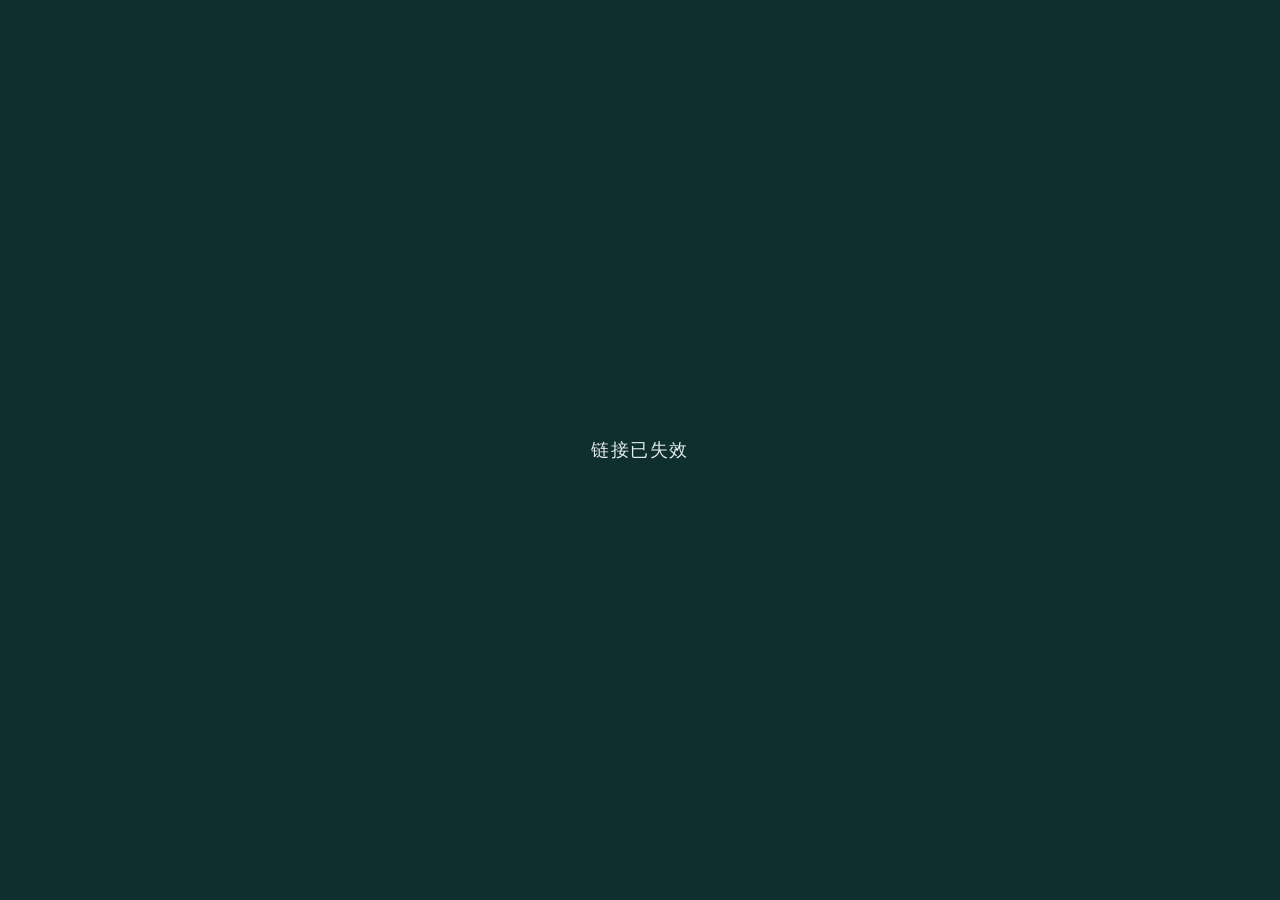
==== commit e6fc3729: "Replace the published site with an expired-link page. Remove the portfolio pages and assets so the o" ====
--- a/index.html
+++ b/index.html
@@ -1 +1,33 @@
-<!DOCTYPE html><html lang="zh-CN"> <head><meta charset="utf-8"><meta name="viewport" content="width=device-width, initial-scale=1"><title>王振茹 · 设计作品集</title><meta name="description" content="王振茹（Zhenru Wang）—— 5 年设计经验，深耕教育科技、企业服务、互动文娱。点译 / 途游 / 飞书 / 有道，擅长 B 端产品 0-1、品牌视觉与 AI Agent 设计落地。"><meta name="author" content="王振茹 (Zhenru Wang)"><meta name="theme-color" content="#0F2E2E"><link rel="canonical" href="https://zhenruwang0713.github.io/-wzr-portfolio"><link rel="icon" type="image/svg+xml" href="/-wzr-portfolio/favicon.svg"><meta property="og:type" content="website"><meta property="og:locale" content="zh_CN"><meta property="og:title" content="王振茹 · 设计作品集"><meta property="og:description" content="王振茹（Zhenru Wang）—— 5 年设计经验，深耕教育科技、企业服务、互动文娱。点译 / 途游 / 飞书 / 有道，擅长 B 端产品 0-1、品牌视觉与 AI Agent 设计落地。"><meta property="og:url" content="https://zhenruwang0713.github.io/-wzr-portfolio"><meta name="twitter:card" content="summary"><meta name="twitter:title" content="王振茹 · 设计作品集"><meta name="twitter:description" content="王振茹（Zhenru Wang）—— 5 年设计经验，深耕教育科技、企业服务、互动文娱。点译 / 途游 / 飞书 / 有道，擅长 B 端产品 0-1、品牌视觉与 AI Agent 设计落地。"><script>document.documentElement.classList.add('page-enter');</script><style>@font-face{font-family:'Plus Jakarta Sans';src:url('/-wzr-portfolio/fonts/plus-jakarta-sans-400.woff2') format('woff2');font-weight:400;font-style:normal;font-display:swap;}@font-face{font-family:'Plus Jakarta Sans';src:url('/-wzr-portfolio/fonts/plus-jakarta-sans-500.woff2') format('woff2');font-weight:500;font-style:normal;font-display:swap;}@font-face{font-family:'Plus Jakarta Sans';src:url('/-wzr-portfolio/fonts/plus-jakarta-sans-600.woff2') format('woff2');font-weight:600;font-style:normal;font-display:swap;}@font-face{font-family:'Plus Jakarta Sans';src:url('/-wzr-portfolio/fonts/plus-jakarta-sans-700.woff2') format('woff2');font-weight:700;font-style:normal;font-display:swap;}@font-face{font-family:'Noto Sans SC';src:url('/-wzr-portfolio/fonts/noto-sans-sc-400.woff2') format('woff2');font-weight:400;font-style:normal;font-display:swap;}@font-face{font-family:'Noto Sans SC';src:url('/-wzr-portfolio/fonts/noto-sans-sc-500.woff2') format('woff2');font-weight:500;font-style:normal;font-display:swap;}@font-face{font-family:'Noto Sans SC';src:url('/-wzr-portfolio/fonts/noto-sans-sc-600.woff2') format('woff2');font-weight:600;font-style:normal;font-display:swap;}@font-face{font-family:'Noto Sans SC';src:url('/-wzr-portfolio/fonts/noto-sans-sc-700.woff2') format('woff2');font-weight:700;font-style:normal;font-display:swap;}@font-face{font-family:'Fredoka';src:url('/-wzr-portfolio/fonts/fredoka-600.woff2') format('woff2');font-weight:600;font-style:normal;font-display:swap;}@font-face{font-family:'Fredoka';src:url('/-wzr-portfolio/fonts/fredoka-700.woff2') format('woff2');font-weight:700;font-style:normal;font-display:swap;}@font-face{font-family:'ZCOOL KuaiLe';src:url('/-wzr-portfolio/fonts/zcool-kuaile-400.woff2') format('woff2');font-weight:400;font-style:normal;font-display:swap;}@font-face{font-family:'Long Cang';src:url('/-wzr-portfolio/fonts/long-cang-400.woff2') format('woff2');font-weight:400;font-style:normal;font-display:swap;}</style><link rel="stylesheet" href="/-wzr-portfolio/_astro/contact.ChCGBh_c.css"></head> <body data-page="home">  <a class="skip" href="#main">跳到正文</a> <header class="nav" id="top"> <div class="nav__inner"> <a class="nav__logo" href="#home" aria-label="Portfolio · 回到主页"> <img src="/-wzr-portfolio/assets/logo-portfolio.svg" alt="Portfolio" width="169" height="46"> </a> <nav class="nav__links" aria-label="主导航"> <a href="#home" data-nav="home"> 主页 </a><a href="#contents" data-nav="contents"> 作品集 </a><a href="/-wzr-portfolio/resume/" data-nav> 个人简历 </a> </nav> <a class="btn btn--lime nav__cta" href="/-wzr-portfolio/contact/"><span>联系我</span><span class="btn__arrow" aria-hidden="true">→</span></a> <button class="nav__toggle" type="button" aria-expanded="false" aria-controls="mobile-menu" aria-label="打开菜单"> <span></span><span></span> </button> </div> <div class="nav__mobile" id="mobile-menu" hidden> <a href="#home">主页</a><a href="#contents">作品集</a><a href="/-wzr-portfolio/resume/">个人简历</a> <a href="/-wzr-portfolio/contact/" class="nav__mobile-cta">联系我 →</a> </div> </header> <main id="main">   <section class="hero hero--bg" id="home" aria-label="首屏" style="background-image:url('/-wzr-portfolio/assets/hero-bg.webp')"> <svg class="hero__swoosh" viewBox="0 0 1440 830" preserveAspectRatio="none" aria-hidden="true"> <path d="M420 -40 C 150 120, 120 520, 520 760"></path> <path d="M720 -60 C 560 160, 640 560, 1180 720"></path> <path d="M1500 300 C 1400 420, 1400 700, 1460 880"></path> </svg> <div class="hero__content"> <h1 class="lettering lettering--hero lettering--cjk lettering--img"><img src="/-wzr-portfolio/assets/hero-title.svg" alt="设计作品集" class="lettering__img" width="824" height="320" decoding="async"></h1> <p class="hero__tagline">商业增长<span class="sep" aria-hidden="true">•</span>系统体验<span class="sep" aria-hidden="true">•</span>品牌资产<span class="sep" aria-hidden="true">•</span>整合营销<span class="sep" aria-hidden="true">•</span>AI 原生产品</p> <p class="hero__meta">途游 / 飞书 / 有道 · 2021–2026</p> <div class="hero__actions"> <a class="btn btn--dark" href="#contents"><span>浏览作品</span></a><a class="btn btn--outline" href="/-wzr-portfolio/resume/"><span>查看简历</span></a> </div> </div> <p class="hero__corner hero__corner--l">DESIGN BY ZHEN RU / 2021–2026</p> <p class="hero__corner hero__corner--r">BASED IN BEIJING</p> </section>  <section class="about" id="about" aria-labelledby="about-eyebrow"> <div class="wrap about__grid"> <div class="about__intro"> <p class="eyebrow" id="about-eyebrow">关于我</p> <h2 class="lettering lettering--hello lettering--latin lettering--img"><img src="/-wzr-portfolio/assets/title-hello.svg" alt="Hello" class="lettering__img" width="169" height="100" decoding="async"></h2> <p class="about__hand">5 年设计经验，深耕教育科技、企业服务、互动文娱赛道。具备 B 端产品 0‑1 系统搭建与 C 端品牌营销全链路设计能力，擅长用设计策略驱动业务增长。聚焦 AI Agent 与设计工作流融合，通过标准化设计资产解决业务痛点，跨职能多线程协作，可快速适配高速迭代团队。</p> </div> <div class="about__photo about__photo--framed"> <img src="/-wzr-portfolio/assets/portrait-framed.png" alt="王振茹的个人照片" width="300" height="283" loading="lazy"> </div> <ul class="about__list"> <li class="accent--mint"> <a class="about__item" href="#tl-5"><h3>鲁美 · 视觉传达</h3><p>2017.9–2021.6 · 广告与综合媒介工作室。用视觉把系统和品牌连在一起。</p></a> </li><li class="accent--purple"> <a class="about__item" href="#resume"><h3>途游 · 飞书 · 有道</h3><p>UX/UI 设计师 · 创意设计师 · 运营视觉。从设计落地走向产品。</p></a> </li><li class="accent--purple"> <a class="about__item" href="/-wzr-portfolio/resume/#skills"><h3>UI · 视觉 · AI</h3><p>产品全链路设计：从体验搭建、视觉规范落地，到推动方案上线</p></a> </li> </ul> </div> </section>  <section class="aurora resume" id="resume" aria-labelledby="resume-eyebrow"> <div class="wrap"> <div class="sec-head"> <div> <p class="eyebrow" id="resume-eyebrow">履历</p> <h2 class="lettering lettering--resume lettering--latin lettering--img"><img src="/-wzr-portfolio/assets/title-resume.svg" alt="Resume" class="lettering__img" width="291" height="100" decoding="async"></h2> <p class="sec-sub">点译<span class="sep-dot">·</span>途游<span class="sep-dot">·</span>飞书<span class="sep-dot">·</span>有道<span class="sep-dot">·</span>鲁美</p> </div> <a class="btn btn--lime" href="/-wzr-portfolio/resume/"><span>查看完整简历</span><span class="btn__arrow" aria-hidden="true">→</span></a> </div> <ol class="resume__list"> <li id="tl-1"> <a class="resume-card" href="/-wzr-portfolio/resume/#job-1"> <span class="pill pill--cyan">2026.5 – 至今</span> <div> <p class="resume-card__role">AI 原生工作流</p> <h3 class="resume-card__org">产品设计•独立开发</h3> <p class="resume-card__desc">搭建完整闭环的 AI 原生工作流，协同自建 Agent 独立完成产品设计；落地点译 · eDrop 划词翻译、每日塔罗与时三友 · 穿一串儿。</p> </div> </a> </li><li id="tl-2"> <a class="resume-card" href="/-wzr-portfolio/resume/#job-2"> <span class="pill pill--mint">2024.7 – 2026.4</span> <div> <p class="resume-card__role">技术平台</p> <h3 class="resume-card__org">途游游戏</h3> <p class="resume-card__desc">负责平台业务体验设计，落地开发者、投放、运维安全与游戏机器人评测等产品，从 0 到 1 搭建 B 端 VI 与组件库，并沉淀两条 AI 自动化提效链路。</p> </div> </a> </li><li id="tl-3"> <a class="resume-card" href="/-wzr-portfolio/resume/#job-3"> <span class="pill pill--blue">2021.7 – 2024.1</span> <div> <p class="resume-card__role">Lark Design 创意设计</p> <h3 class="resume-card__org">字节跳动•飞书</h3> <p class="resume-card__desc">负责飞书国内官网、客户案例与飞行家社区等页面设计，升级 Lark 国际化官网与三级定价页，并落地市场 IP 活动主视觉与发布会线上体验，助力商业化与品牌声量。</p> </div> </a> </li><li id="tl-4"> <a class="resume-card" href="/-wzr-portfolio/resume/#job-4"> <span class="pill pill--purple">2020.6 – 2021.3</span> <div> <p class="resume-card__role">词典产品部</p> <h3 class="resume-card__org">网易•有道</h3> <p class="resume-card__desc">参与有道词典 9.0 版本视觉升级，负责品牌插画与 UI 基础体系，并承担 VIP 学习营等核心模块运营视觉，提升用户活跃与服务复购。</p> </div> </a> </li><li id="tl-5"> <a class="resume-card" href="/-wzr-portfolio/resume/#edu"> <span class="pill pill--purple">2017.9 – 2021.6</span> <div> <p class="resume-card__role">广告与综合媒介工作室</p> <h3 class="resume-card__org">鲁迅美术学院<span class="sep-dot">·</span>视觉传达设计学院</h3> <p class="resume-card__desc">视觉传达设计学院 · 广告与综合媒介工作室。</p> </div> </a> </li> </ol> </div> </section>  <section class="growth" id="growth" aria-labelledby="growth-title"> <div class="wrap center"> <p class="eyebrow">成长轨迹</p> <h2 class="plain-title" id="growth-title">院校与任职</h2> <p class="sec-sub">鲁美 → 有道 → 飞书 → 途游</p> </div> <div class="marquee" aria-label="院校与任职公司"> <div class="marquee__track"> <a class="logo-chip" href="#tl-5" aria-label="鲁迅美术学院 · 查看对应经历"><img src="/-wzr-portfolio/assets/logo-lumei.png" alt="鲁迅美术学院" width="149" height="38"></a><a class="logo-chip" href="#tl-4" aria-label="有道 · 查看对应经历"><img src="/-wzr-portfolio/assets/logo-youdao.png" alt="有道" width="142" height="29"></a><a class="logo-chip" href="#tl-3" aria-label="飞书 · 查看对应经历"><img src="/-wzr-portfolio/assets/logo-feishu.svg" alt="飞书" width="149" height="40"></a><a class="logo-chip" href="#tl-2" aria-label="途游游戏 · 查看对应经历"><img src="/-wzr-portfolio/assets/logo-tuyou.svg" alt="途游游戏" width="149" height="40"></a><a class="logo-chip" href="#tl-5" aria-hidden="true" tabindex="-1"><img src="/-wzr-portfolio/assets/logo-lumei.png" alt="鲁迅美术学院" width="149" height="38"></a><a class="logo-chip" href="#tl-4" aria-hidden="true" tabindex="-1"><img src="/-wzr-portfolio/assets/logo-youdao.png" alt="有道" width="142" height="29"></a><a class="logo-chip" href="#tl-3" aria-hidden="true" tabindex="-1"><img src="/-wzr-portfolio/assets/logo-feishu.svg" alt="飞书" width="149" height="40"></a><a class="logo-chip" href="#tl-2" aria-hidden="true" tabindex="-1"><img src="/-wzr-portfolio/assets/logo-tuyou.svg" alt="途游游戏" width="149" height="40"></a><a class="logo-chip" href="#tl-5" aria-hidden="true" tabindex="-1"><img src="/-wzr-portfolio/assets/logo-lumei.png" alt="鲁迅美术学院" width="149" height="38"></a><a class="logo-chip" href="#tl-4" aria-hidden="true" tabindex="-1"><img src="/-wzr-portfolio/assets/logo-youdao.png" alt="有道" width="142" height="29"></a><a class="logo-chip" href="#tl-3" aria-hidden="true" tabindex="-1"><img src="/-wzr-portfolio/assets/logo-feishu.svg" alt="飞书" width="149" height="40"></a><a class="logo-chip" href="#tl-2" aria-hidden="true" tabindex="-1"><img src="/-wzr-portfolio/assets/logo-tuyou.svg" alt="途游游戏" width="149" height="40"></a><a class="logo-chip" href="#tl-5" aria-hidden="true" tabindex="-1"><img src="/-wzr-portfolio/assets/logo-lumei.png" alt="鲁迅美术学院" width="149" height="38"></a><a class="logo-chip" href="#tl-4" aria-hidden="true" tabindex="-1"><img src="/-wzr-portfolio/assets/logo-youdao.png" alt="有道" width="142" height="29"></a><a class="logo-chip" href="#tl-3" aria-hidden="true" tabindex="-1"><img src="/-wzr-portfolio/assets/logo-feishu.svg" alt="飞书" width="149" height="40"></a><a class="logo-chip" href="#tl-2" aria-hidden="true" tabindex="-1"><img src="/-wzr-portfolio/assets/logo-tuyou.svg" alt="途游游戏" width="149" height="40"></a> </div> </div> <div class="wrap growth__cards"> <a class="growth-card" href="/-wzr-portfolio/work/system/detail/#p1"> <div class="growth-card__art has-img"> <img src="/-wzr-portfolio/assets/growth-1.svg" alt="" width="347" height="148" loading="lazy"> </div> <p class="growth-card__tag">平台体验 · 2025</p> <h3>开发者平台 0–1</h3> <p class="growth-card__desc">途游平台中心：从研究到原型的系统设计与 AI 工作流。</p> </a><a class="growth-card" href="/-wzr-portfolio/work/growth/detail/#p1"> <div class="growth-card__art has-img"> <img src="/-wzr-portfolio/assets/growth-2.svg" alt="" width="347" height="148" loading="lazy"> </div> <p class="growth-card__tag">品牌增长 · 2023</p> <h3>飞书官网增长</h3> <p class="growth-card__desc">官网与海外站点迭代，提升线索转化与品牌声量。</p> </a><a class="growth-card" href="/-wzr-portfolio/work/brand/detail/#p4"> <div class="growth-card__art has-img"> <img src="/-wzr-portfolio/assets/growth-3.svg" alt="" width="347" height="148" loading="lazy"> </div> <p class="growth-card__tag">教育品牌 · 2021</p> <h3>有道词典视觉</h3> <p class="growth-card__desc">9.0 视觉升级与 VIP 学习营等核心运营视觉资产。</p> </a> </div> </section>  <section class="aurora contents" id="contents" aria-labelledby="contents-eyebrow"> <div class="wrap"> <div class="sec-head"> <div> <p class="eyebrow" id="contents-eyebrow">作品目录</p> <h2 class="lettering lettering--contents lettering--latin lettering--img"><img src="/-wzr-portfolio/assets/title-contents.svg" alt="Contents" class="lettering__img" width="351" height="90" decoding="async"></h2> <p class="sec-sub">商业增长 / 系统体验 / 品牌资产 / 整合营销 / AI 原生产品</p> </div> <a class="btn btn--lime" href="/-wzr-portfolio/work/growth/"><span>查看全部作品</span><span class="btn__arrow" aria-hidden="true">→</span></a> </div> <div class="cat-grid"> <a class="cat-card cat--green" href="/-wzr-portfolio/work/growth/"> <span class="cat-card__no">01</span> <span class="cat-card__title">商业增长</span> <span class="cat-card__en">Growth Design</span> <span class="cat-card__icon"><img src="/-wzr-portfolio/assets/cat-01.svg" alt="" width="88" height="88" loading="lazy"></span> <span class="cat-card__foot"> <span>营销矩阵与官网转化体系</span> <span class="cat-card__arrow" aria-hidden="true">→</span>  </span> </a><a class="cat-card cat--purple" href="/-wzr-portfolio/work/system/"> <span class="cat-card__no">02</span> <span class="cat-card__title">系统体验</span> <span class="cat-card__en">Product Systems</span> <span class="cat-card__icon"><img src="/-wzr-portfolio/assets/cat-02.svg" alt="" width="88" height="88" loading="lazy"></span> <span class="cat-card__foot"> <span>B 端产品设计系统搭建</span> <span class="cat-card__arrow" aria-hidden="true">→</span>  </span> </a><a class="cat-card cat--cyan" href="/-wzr-portfolio/work/brand/"> <span class="cat-card__no">03</span> <span class="cat-card__title">品牌资产</span> <span class="cat-card__en">Brand Identity</span> <span class="cat-card__icon"><img src="/-wzr-portfolio/assets/cat-03.svg" alt="" width="88" height="88" loading="lazy"></span> <span class="cat-card__foot"> <span>视觉标准化与规范沉淀</span> <span class="cat-card__arrow" aria-hidden="true">→</span>  </span> </a><a class="cat-card cat--blue" href="/-wzr-portfolio/work/marketing/"> <span class="cat-card__no">04</span> <span class="cat-card__title">整合营销</span> <span class="cat-card__en">Marketing Creative</span> <span class="cat-card__icon"><img src="/-wzr-portfolio/assets/cat-04.svg" alt="" width="88" height="88" loading="lazy"></span> <span class="cat-card__foot"> <span>全场景营销创意与传播</span> <span class="cat-card__arrow" aria-hidden="true">→</span>  </span> </a><a class="cat-card cat--lavender" href="/-wzr-portfolio/work/ai/"> <span class="cat-card__no">05</span> <span class="cat-card__title">AI 原生产品</span> <span class="cat-card__en">AI-Native Design</span> <span class="cat-card__icon"><img src="/-wzr-portfolio/assets/cat-05.svg" alt="" width="88" height="88" loading="lazy"></span> <span class="cat-card__foot"> <span>独立产品研发与效率革新</span> <span class="cat-card__arrow" aria-hidden="true">→</span>  </span> </a> </div> </div> </section>  <section class="qa" id="qa" aria-labelledby="qa-eyebrow"> <div class="wrap"> <p class="eyebrow" id="qa-eyebrow">了解更多</p> <h2 class="lettering lettering--qa lettering--latin lettering--img"><img src="/-wzr-portfolio/assets/title-qa.svg" alt="Q&#38;A" class="lettering__img" width="237" height="76" decoding="async"></h2> <p class="sec-sub">是否在看机会、擅长什么、作品从哪看起?</p> <div class="qa__list"> <details class="qa-item" open data-exclusive> <summary> <span>目前是否在看机会？地点和岗位倾向?</span> <span class="qa-item__icon" aria-hidden="true"></span> </summary> <div class="qa-item__body"><p>在看。面试通过后可立即入职，会尽快到岗。地点优先北京。岗位更倾向产品体验、视觉与品牌的全流程设计，而不是单一环节的执行。</p></div> </details><details class="qa-item" data-exclusive> <summary> <span>你更擅长解决哪一类问题?</span> <span class="qa-item__icon" aria-hidden="true"></span> </summary> <div class="qa-item__body"><p>过往项目多是在解决业务问题：可能是团队与产品提效，也可能是把一个技术产品做完整。不只做执行，会把诉求落到可交付方案。最近也在补 AI 原生工作流。</p></div> </details><details class="qa-item" data-exclusive> <summary> <span>作品里该先看哪几个?</span> <span class="qa-item__icon" aria-hidden="true"></span> </summary> <div class="qa-item__body"><p>比较典型的是「商业增长」和「系统体验」。品牌与整合营销主要看沉淀的规范和活动全案。也可以看「AI 原生产品」里的点译、每日塔罗、时三友和设计稿到引擎自动化。</p></div> </details><details class="qa-item" data-exclusive> <summary> <span>你在项目里通常负责到哪一层?</span> <span class="qa-item__icon" aria-hidden="true"></span> </summary> <div class="qa-item__body"><p>常是半个产品的角色：从问题拆解、信息架构，到视觉落地和研发对齐，全流程参与。飞书阶段更偏执行，途游阶段更偏产品。习惯复用已沉淀的模块，而不是一次性交稿。</p></div> </details><details class="qa-item" data-exclusive> <summary> <span>怎么协作、多久能入职?</span> <span class="qa-item__icon" aria-hidden="true"></span> </summary> <div class="qa-item__body"><p>日常主要和产品、运营、研发协作，也会对接销售、发行和供应商，能把项目目标和约束讲清楚。具体入职时间可按 offer 沟通。请联系：<a href="mailto:13641100713@163.com">13641100713@163.com</a> / <a href="tel:13641100713">136 4110 0713</a>。</p></div> </details> </div> </div> </section>  <section class="aurora contact" id="contact" aria-labelledby="contact-title"> <div class="wrap contact__grid"> <div class="qr-card" id="qr"> <span class="qr-card__bubble qr-card__bubble--a" aria-hidden="true"></span> <span class="qr-card__bubble qr-card__bubble--b" aria-hidden="true"></span> <span class="deco-layer" aria-hidden="true"><svg class="deco px" style="left:86%;top:5%;width:16em;height:16em;color:#ffffff;transform:rotate(0deg)" viewBox="0 0 100 100" aria-hidden="true" focusable="false">   <path d="M50 2 C54 34 66 46 98 50 C66 54 54 66 50 98 C46 66 34 54 2 50 C34 46 46 34 50 2Z" fill="currentColor"></path>    </svg></span> <div class="qr-card__code has-img"> <img src="/-wzr-portfolio/assets/wechat-qr.png" alt="王振茹的微信二维码" width="193" height="193" loading="lazy"> </div> <p class="qr-card__title">微信扫码添加</p> <p class="qr-card__note">优先沟通通道</p> </div> <div class="contact-card"> <h2 id="contact-title">直接联系</h2> <p class="contact-card__desc">面试沟通或项目交流，消息会尽快回复。</p> <div class="contact-row contact-row--email" role="button" tabindex="0" data-copy="13641100713@163.com" data-toast="已复制邮箱" aria-label="复制邮箱 13641100713@163.com"> <span class="contact-row__label">Email</span> <span class="contact-row__value">13641100713@163.com</span> <a class="contact-row__alt" href="mailto:13641100713@163.com" aria-label="用邮件 App 发邮件">发邮件 ↗</a> <span class="contact-row__hint" aria-hidden="true">点击复制</span> </div> <div class="contact-row contact-row--phone" role="button" tabindex="0" data-copy="136 4110 0713" data-toast="已复制电话" aria-label="复制电话 136 4110 0713"> <span class="contact-row__label">Phone</span> <span class="contact-row__value">136 4110 0713</span> <a class="contact-row__alt" href="tel:13641100713" aria-label="拨打电话">拨打 ↗</a> <span class="contact-row__hint" aria-hidden="true">点击复制</span> </div> </div> </div> <div class="wrap center closing"> <p class="eyebrow eyebrow--caps">LET&#39;S TALK</p> <h2 class="lettering lettering--together lettering--cjk lettering--img"><img src="/-wzr-portfolio/assets/title-lets-talk.svg" alt="期待与你并肩前行" class="lettering__img" width="516" height="240" decoding="async"></h2> <p class="closing__note">产品体验、视觉与品牌全流程<span class="sep-dot">·</span>优先北京<span class="sep-dot">·</span>可立即入职</p> </div> </section>  </main> <footer class="footer"> <div class="wrap footer__inner"> <a class="footer__brand" href="#top" data-top aria-label="回到顶部"> <svg class="deco deco--inline" style="width:0.9em;height:0.9em;color:#8EDC3A;transform:rotate(0deg)" viewBox="0 0 100 100" aria-hidden="true" focusable="false">   <path d="M50 2 C54 34 66 46 98 50 C66 54 54 66 50 98 C46 66 34 54 2 50 C34 46 46 34 50 2Z" fill="currentColor"></path>    </svg> <span>ZHENRU</span> <svg class="deco deco--inline" style="width:0.32em;height:0.32em;color:#6FE0F0;transform:rotate(0deg)" viewBox="0 0 100 100" aria-hidden="true" focusable="false">      <circle cx="50" cy="50" r="50" fill="currentColor"></circle> </svg> <svg class="deco deco--inline" style="width:0.32em;height:0.32em;color:#C6E0FF;transform:rotate(0deg)" viewBox="0 0 100 100" aria-hidden="true" focusable="false">      <circle cx="50" cy="50" r="50" fill="currentColor"></circle> </svg> </a> <p class="footer__roles">产品设计师 · 创意视觉设计师 · 体验设计师 · 北京 · © 2026 王振茹 (Zhenru Wang)</p> </div> </footer> <div class="toast" role="status" aria-live="polite" hidden>即将上线，敬请期待 ✦</div> <script type="module" src="/-wzr-portfolio/_astro/Page.astro_astro_type_script_index_0_lang.nS6Xa-9h.js"></script>  </body></html>+<!DOCTYPE html>
+<html lang="zh-CN">
+<head>
+  <meta charset="utf-8">
+  <meta name="viewport" content="width=device-width, initial-scale=1">
+  <meta name="theme-color" content="#0F2E2E">
+  <title>链接已失效</title>
+  <style>
+    html, body {
+      height: 100%;
+    }
+    body {
+      margin: 0;
+      display: flex;
+      align-items: center;
+      justify-content: center;
+      background: #0F2E2E;
+      color: #E4EEEA;
+      font-family: "PingFang SC", "Hiragino Sans GB", "Noto Sans SC", "Microsoft YaHei", sans-serif;
+      font-size: 1.125rem;
+      font-weight: 400;
+      line-height: 1.6;
+      letter-spacing: 0.08em;
+    }
+    p {
+      margin: 0;
+    }
+  </style>
+</head>
+<body>
+  <p>链接已失效</p>
+</body>
+</html>
